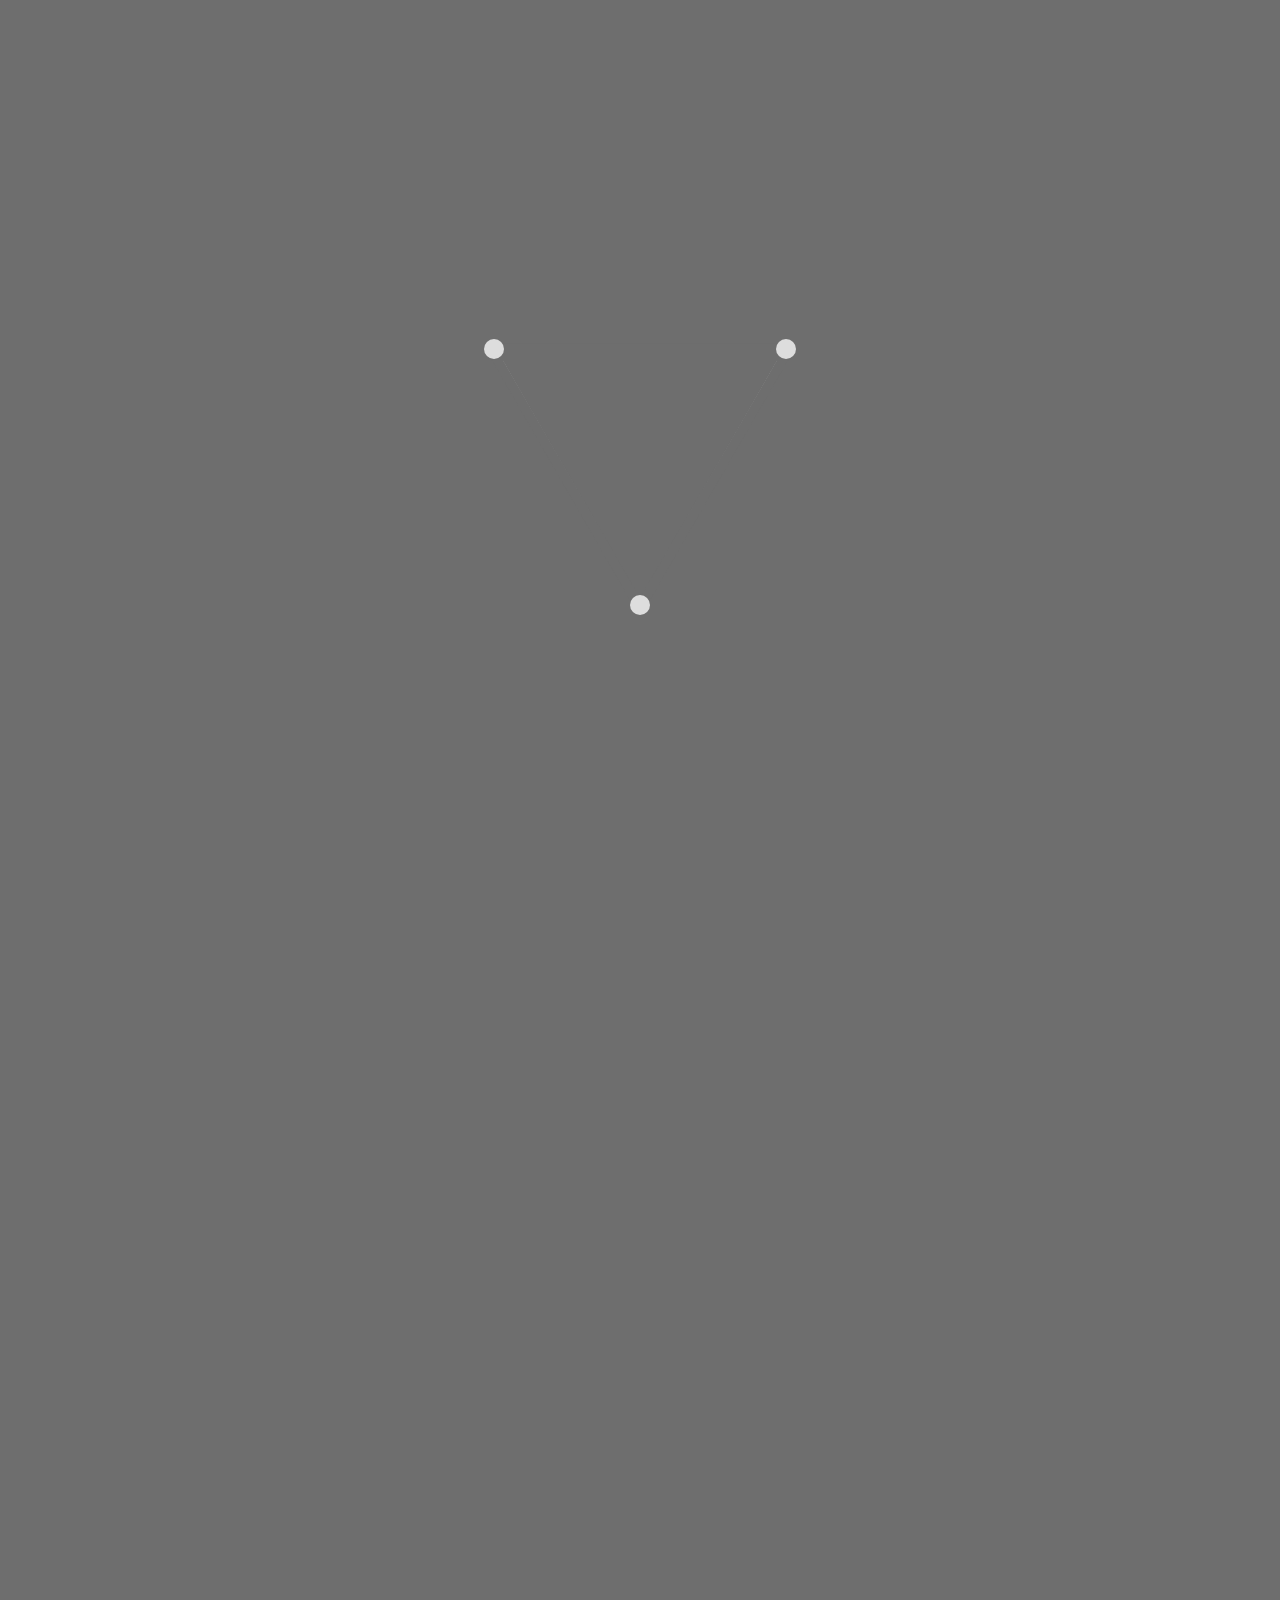
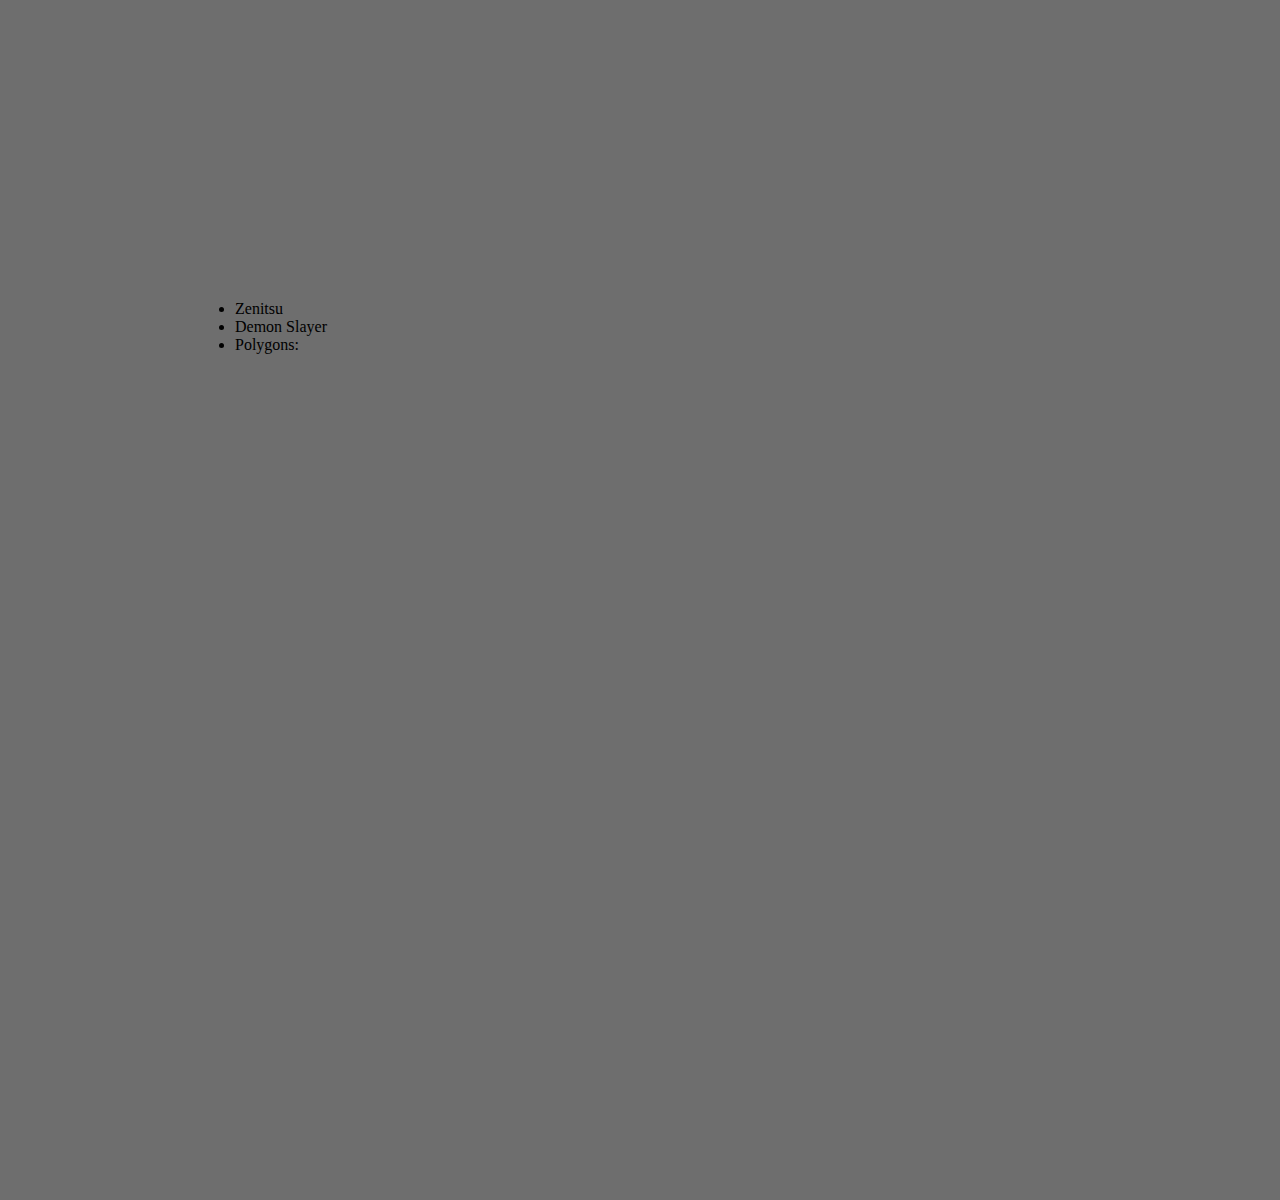
==== index.html @ 06b71ba7 "Finished Zenitsu Character Animation Need to work on positioning and text animation, but the overall" ====
<!DOCTYPE html>
<html lang="en">
<head>
    <link rel="stylesheet" href="vi.css">
    <link rel="stylesheet" href="zenitsu.css">
    <meta charset="UTF-8">
    <meta http-equiv="X-UA-Compatible" content="IE=edge">
    <meta name="viewport" content="width=device-width, initial-scale=1.0">
    <title>Document</title>
</head>
<body>

<div class="hero__hide">
<div class="hero__section">

    <h1 class="hero__section__title"><span class="flicker">Project:</span> <span class="fade">Polygon</span></h1>
    
    <span class="hero__section__directions">CSS Animation Collection</span>


    <div class="hero__section__triangle__point1"></div>
    <div class="hero__section__triangle__side1"></div>
    
    <div class="hero__section__triangle__point2"></div>
    <div class="hero__section__triangle__side2"></div>
    
    <div class="hero__section__triangle__point3"></div>
    <div class="hero__section__triangle__side3"></div>

    <div class="hero__section__triangle__cover"></div>
    <div class="hero__section__triangle__fill"></div>
</div>
</div>


<div class="wrapper__Vi">

<div class="container__Vi">

    <ul class="viDescription">
        <li>Vi -- Arcane</li>
        <li>Polygons: 249</li>
    </ul>
    
    <div class="viPolygon polygon1"></div>
    <div class="viPolygon polygon2"></div>
    <div class="viPolygon polygon3"></div>
    <div class="viPolygon polygon4"></div>
    <div class="viPolygon polygon5"></div>
    <div class="viPolygon polygon6"></div>
    <div class="viPolygon polygon7"></div> 
    <div class="viPolygon polygon8"></div>
    <div class="viPolygon polygon9"></div>
    <div class="viPolygon polygon10"></div>

    <div class="viPolygon polygon11"></div>
    <div class="viPolygon polygon12"></div>
    <div class="viPolygon polygon13"></div>
    <div class="viPolygon polygon14"></div>
    <div class="viPolygon polygon15"></div>
    <div class="viPolygon polygon16"></div>
    <div class="viPolygon polygon17"></div>
    <div class="viPolygon polygon18"></div>
    <div class="viPolygon polygon19"></div>
    <div class="viPolygon polygon20"></div>

    <div class="viPolygon polygon21"></div>
    <div class="viPolygon polygon22"></div>
    <div class="viPolygon polygon23"></div>
    <div class="viPolygon polygon24"></div>
    <div class="viPolygon polygon25"></div>
    <div class="viPolygon polygon26"></div>
    <div class="viPolygon polygon27"></div>
    <div class="viPolygon polygon28"></div>
    <div class="viPolygon polygon29"></div>
    <div class="viPolygon polygon30"></div>

    <div class="viPolygon polygon31"></div>
    <div class="viPolygon polygon32"></div>
    <div class="viPolygon polygon33"></div>
    <div class="viPolygon polygon34"></div>
    <div class="viPolygon polygon35"></div>
    <div class="viPolygon polygon36"></div>
    <div class="viPolygon polygon37"></div>
    <div class="viPolygon polygon38"></div>
    <div class="viPolygon polygon39"></div>
    <div class="viPolygon polygon40"></div>

    <div class="viPolygon polygon41"></div>
    <div class="viPolygon polygon42"></div>
    <div class="viPolygon polygon43"></div>
    <div class="viPolygon polygon44"></div>
    <div class="viPolygon polygon45"></div>
    <div class="viPolygon polygon46"></div>
    <div class="viPolygon polygon47"></div>
    <div class="viPolygon polygon48"></div>
    <div class="viPolygon polygon49"></div>
    <div class="viPolygon polygon50"></div>

    <div class="viPolygon polygon51"></div>
    <div class="viPolygon polygon52"></div>
    <div class="viPolygon polygon53"></div>
    <div class="viPolygon polygon54"></div>
    <div class="viPolygon polygon55"></div>
    <div class="viPolygon polygon56"></div>
    <div class="viPolygon polygon57"></div>
    <div class="viPolygon polygon58"></div>
    <div class="viPolygon polygon59"></div>
    <div class="viPolygon polygon60"></div>

    <div class="viPolygon polygon61"></div>
    <div class="viPolygon polygon62"></div>
    <div class="viPolygon polygon63"></div>
    <div class="viPolygon polygon64"></div>
    <div class="viPolygon polygon65"></div>
    <div class="viPolygon polygon66"></div>
    <div class="viPolygon polygon67"></div>
    <div class="viPolygon polygon68"></div>
    <div class="viPolygon polygon69"></div>
    <div class="viPolygon polygon70"></div>

    <div class="viPolygon polygon71"></div>
    <div class="viPolygon polygon72"></div>
    <div class="viPolygon polygon73"></div>
    <div class="viPolygon polygon74"></div>
    <div class="viPolygon polygon75"></div>
    <div class="viPolygon polygon76"></div>
    <div class="viPolygon polygon77"></div>
    <div class="viPolygon polygon78"></div>
    <div class="viPolygon polygon79"></div>
    <div class="viPolygon polygon80"></div>

    <div class="viPolygon polygon81"></div>
    <div class="viPolygon polygon82"></div>
    <div class="viPolygon polygon83"></div>
    <div class="viPolygon polygon84"></div>
    <div class="viPolygon polygon85"></div>
    <div class="viPolygon polygon86"></div>
    <div class="viPolygon polygon87"></div>
    <div class="viPolygon polygon88"></div>
    <div class="viPolygon polygon89"></div>
    <div class="viPolygon polygon90"></div>

    <div class="viPolygon polygon91"></div>
    <div class="viPolygon polygon92"></div>
    <div class="viPolygon polygon93"></div>
    <div class="viPolygon polygon94"></div>
    <div class="viPolygon polygon95"></div>
    <div class="viPolygon polygon96"></div>
    <div class="viPolygon polygon97"></div>
    <div class="viPolygon polygon98"></div>
    <div class="viPolygon polygon99"></div>
    <div class="viPolygon polygon100"></div>

    <div class="viPolygon polygon101"></div>
    <div class="viPolygon polygon102"></div>
    <div class="viPolygon polygon103"></div>
    <div class="viPolygon polygon104"></div>
    <div class="viPolygon polygon105"></div>
    <div class="viPolygon polygon106"></div>
    <div class="viPolygon polygon107"></div>
    <div class="viPolygon polygon108"></div>
    <div class="viPolygon polygon109"></div>
    <div class="viPolygon polygon110"></div>

    <div class="viPolygon polygon111"></div>
    <div class="viPolygon polygon112"></div>
    <div class="viPolygon polygon113"></div>
    <div class="viPolygon polygon114"></div>
    <div class="viPolygon polygon115"></div>
    <div class="viPolygon polygon116"></div>
    <div class="viPolygon polygon117"></div>
    <div class="viPolygon polygon118"></div>
    <div class="viPolygon polygon119"></div>
    <div class="viPolygon polygon120"></div>


    <div class="viPolygon polygon121"></div>
    <div class="viPolygon polygon122"></div>
    <div class="viPolygon polygon123"></div>
    <div class="viPolygon polygon124"></div>
    <div class="viPolygon polygon125"></div>
    <div class="viPolygon polygon126"></div>
    <div class="viPolygon polygon127"></div>
    <div class="viPolygon polygon128"></div>
    <div class="viPolygon polygon129"></div>
    <div class="viPolygon polygon130"></div>

    <div class="viPolygon polygon131"></div>
    <div class="viPolygon polygon132"></div>
    <div class="viPolygon polygon133"></div>
    <div class="viPolygon polygon134"></div>
    <div class="viPolygon polygon135"></div>
    <div class="viPolygon polygon136"></div>
    <div class="viPolygon polygon137"></div>
    <div class="viPolygon polygon138"></div>
    <div class="viPolygon polygon139"></div>
    <div class="viPolygon polygon140"></div>

    <div class="viPolygon polygon141"></div>
    <div class="viPolygon polygon142"></div>
    <div class="viPolygon polygon143"></div>
    <div class="viPolygon polygon144"></div>
    <div class="viPolygon polygon145"></div>
    <div class="viPolygon polygon146"></div>
    <div class="viPolygon polygon147"></div>
    <div class="viPolygon polygon148"></div>
    <div class="viPolygon polygon149"></div>
    <div class="viPolygon polygon150"></div>

    <div class="viPolygon polygon151"></div>
    <div class="viPolygon polygon152"></div>
    <div class="viPolygon polygon153"></div>
    <div class="viPolygon polygon154"></div>
    <div class="viPolygon polygon155"></div>
    <div class="viPolygon polygon156"></div>
    <div class="viPolygon polygon157"></div>
    <div class="viPolygon polygon158"></div>
    <div class="viPolygon polygon159"></div>
    <div class="viPolygon polygon160"></div>

    <div class="viPolygon polygon161"></div>
    <div class="viPolygon polygon162"></div>
    <div class="viPolygon polygon163"></div>
    <div class="viPolygon polygon164"></div>
    <div class="viPolygon polygon165"></div>
    <div class="viPolygon polygon166"></div>
    <div class="viPolygon polygon167"></div>
    <div class="viPolygon polygon168"></div>
    <div class="viPolygon polygon169"></div>
    <div class="viPolygon polygon170"></div>

    <div class="viPolygon polygon171"></div>
    <div class="viPolygon polygon172"></div>
    <div class="viPolygon polygon173"></div>
    <div class="viPolygon polygon174"></div>
    <div class="viPolygon polygon175"></div>
    <div class="viPolygon polygon176"></div>
    <div class="viPolygon polygon177"></div>
    <div class="viPolygon polygon178"></div>
    <div class="viPolygon polygon179"></div>
    <div class="viPolygon polygon180"></div>

    <div class="viPolygon polygon181"></div>
    <div class="viPolygon polygon182"></div>
    <div class="viPolygon polygon183"></div>
    <div class="viPolygon polygon184"></div>
    <div class="viPolygon polygon185"></div>
    <div class="viPolygon polygon186"></div>
    <div class="viPolygon polygon187"></div>
    <div class="viPolygon polygon188"></div>
    <div class="viPolygon polygon189"></div>
    <div class="viPolygon polygon190"></div>

    <div class="viPolygon polygon191"></div>
    <div class="viPolygon polygon192"></div>
    <div class="viPolygon polygon193"></div>
    <div class="viPolygon polygon194"></div>
    <div class="viPolygon polygon195"></div>
    <div class="viPolygon polygon196"></div>
    <div class="viPolygon polygon197"></div>
    <div class="viPolygon polygon198"></div>
    <div class="viPolygon polygon199"></div>
    <div class="viPolygon polygon200"></div>

    <div class="viPolygon polygon201"></div>
    <div class="viPolygon polygon202"></div>
    <div class="viPolygon polygon203"></div>
    <div class="viPolygon polygon204"></div>
    <div class="viPolygon polygon205"></div>
    <div class="viPolygon polygon206"></div>
    <div class="viPolygon polygon207"></div>
    <div class="viPolygon polygon208"></div>
    <div class="viPolygon polygon209"></div>
    <div class="viPolygon polygon210"></div>

    <div class="viPolygon polygon211"></div>
    <div class="viPolygon polygon212"></div>
    <div class="viPolygon polygon213"></div>
    <div class="viPolygon polygon214"></div>
    <div class="viPolygon polygon215"></div>
    <div class="viPolygon polygon216"></div>
    <div class="viPolygon polygon217"></div>
    <div class="viPolygon polygon218"></div>
    <div class="viPolygon polygon219"></div>
    <div class="viPolygon polygon220"></div>


    <div class="viPolygon polygon221"></div>
    <div class="viPolygon polygon222"></div>
    <div class="viPolygon polygon223"></div>
    <div class="viPolygon polygon224"></div>
    <div class="viPolygon polygon225"></div>
    <div class="viPolygon polygon226"></div>
    <div class="viPolygon polygon227"></div>
    <div class="viPolygon polygon228"></div>
    <div class="viPolygon polygon229"></div>
    <div class="viPolygon polygon230"></div>

    <div class="viPolygon polygon231"></div>
    <div class="viPolygon polygon232"></div>
    <div class="viPolygon polygon233"></div>
    <div class="viPolygon polygon234"></div>
    <div class="viPolygon polygon235"></div>
    <div class="viPolygon polygon236"></div>
    <div class="viPolygon polygon237"></div>
    <div class="viPolygon polygon238"></div>
    <div class="viPolygon polygon239"></div>
    <div class="viPolygon polygon240"></div>

    <div class="viPolygon polygon241"></div>
    <div class="viPolygon polygon242"></div>
    <div class="viPolygon polygon243"></div>
    <div class="viPolygon polygon244"></div>
    <div class="viPolygon polygon245"></div>
    <div class="viPolygon polygon246"></div>
    <div class="viPolygon polygon247"></div>
    <div class="viPolygon polygon248"></div>
    <div class="viPolygon polygon249"></div>
    </div>
</div>


<!-- Zenitsu Section -->

<div class="zenitsu__wrapper">
<div class="container__all">

    <ul class="zDescription">
        <li>Zenitsu</li>
        <li>Demon Slayer</li>
        <li>Polygons: </li>
    </ul>
    
    <div class="zenitsu_cover_on"></div>    

    <div class="zenitsu__character">
    <div class=" zpolygon1"></div>
    <div class=" zpolygon2"></div>
    <div class=" zpolygon3"></div>
    <div class=" zpolygon4"></div>
    <div class=" zpolygon5"></div>
    <div class=" zpolygon6"></div>
    <div class=" zpolygon7"></div> 
    <div class=" zpolygon8"></div>
    <div class=" zpolygon9"></div>
    <div class=" zpolygon10"></div>

    <div class=" zpolygon11"></div>
    <div class=" zpolygon12"></div>
    <div class=" zpolygon13"></div>
    <div class=" zpolygon14"></div>
    <div class=" zpolygon15"></div>
    <div class=" zpolygon16"></div>
    <div class=" zpolygon17"></div>
    <div class=" zpolygon18"></div>
    <div class=" zpolygon19"></div>
    <div class=" zpolygon20"></div>

    <div class=" zpolygon21"></div>
    <div class=" zpolygon22"></div>
    <div class=" zpolygon23"></div>
    <div class=" zpolygon24"></div>
    <div class=" zpolygon25"></div>
    <div class=" zpolygon26"></div>
    <div class=" zpolygon27"></div>
    <div class=" zpolygon28"></div>
    <div class=" zpolygon29"></div>
    <div class=" zpolygon30"></div>

    <div class=" zpolygon31"></div>
    <div class=" zpolygon32"></div>
    <div class=" zpolygon33"></div>
    <div class=" zpolygon34"></div>
    <div class=" zpolygon35"></div>
    <div class=" zpolygon36"></div>
    <div class=" zpolygon37"></div>
    <div class=" zpolygon38"></div>
    <div class=" zpolygon39"></div>
    <div class=" zpolygon40"></div>

    <div class=" zpolygon41"></div>
    <div class=" zpolygon42"></div>
    <div class=" zpolygon43"></div>
    <div class=" zpolygon44"></div>
    <div class=" zpolygon45"></div>
    <div class=" zpolygon46"></div>
    <div class=" zpolygon47"></div>
    <div class=" zpolygon48"></div>
    <div class=" zpolygon49"></div>
    <div class=" zpolygon50"></div>

    <div class=" zpolygon51"></div>
    <div class=" zpolygon52"></div>
    <div class=" zpolygon53"></div>
    <div class=" zpolygon54"></div>
    <div class=" zpolygon55"></div>
    <div class=" zpolygon56"></div>
    <div class=" zpolygon57"></div>
    <div class=" zpolygon58"></div>
    <div class=" zpolygon59"></div>
    <div class=" zpolygon60"></div>

    <div class=" zpolygon61"></div>
    <div class=" zpolygon62"></div>
    <div class=" zpolygon63"></div>
    <div class=" zpolygon64"></div>
    <div class=" zpolygon65"></div>
    <div class=" zpolygon66"></div>
    <div class=" zpolygon67"></div>
    <div class=" zpolygon68"></div>
    <div class=" zpolygon69"></div>
    <div class=" zpolygon70"></div>

    <div class=" zpolygon71"></div>
    <div class=" zpolygon72"></div>
    <div class=" zpolygon73"></div>
    <div class=" zpolygon74"></div>
    <div class=" zpolygon75"></div>
    <div class=" zpolygon76"></div>
    <div class=" zpolygon77"></div>
    <div class=" zpolygon78"></div>
    <div class=" zpolygon79"></div>
    <div class=" zpolygon80"></div>

    <div class=" zpolygon81"></div>
    <div class=" zpolygon82"></div>
    <div class=" zpolygon83"></div>
    <div class=" zpolygon84"></div>
    <div class=" zpolygon85"></div>
    <div class=" zpolygon86"></div>
    <div class=" zpolygon87"></div>
    <div class=" zpolygon88"></div>
    <div class=" zpolygon89"></div>
    <div class=" zpolygon90"></div>

    <div class=" zpolygon91"></div>
    <div class=" zpolygon92"></div>
    <div class=" zpolygon93"></div>
    <div class=" zpolygon94"></div>
    <div class=" zpolygon95"></div>
    <div class=" zpolygon96"></div>
    <div class=" zpolygon97"></div>
    <div class=" zpolygon98"></div>
    <div class=" zpolygon99"></div>
    <div class=" zpolygon100"></div>

    <div class=" zpolygon101"></div>
    <div class=" zpolygon102"></div>
    <div class=" zpolygon103"></div>
    <div class=" zpolygon104"></div>
    <div class=" zpolygon105"></div>
    <div class=" zpolygon106"></div>
    <div class=" zpolygon107"></div>
    <div class=" zpolygon108"></div>
    <div class=" zpolygon109"></div>
    <div class=" zpolygon110"></div>

    <div class=" zpolygon111"></div>
    <div class=" zpolygon112"></div>
    <div class=" zpolygon113"></div>
    <div class=" zpolygon114"></div>
    <div class=" zpolygon115"></div>
    <div class=" zpolygon116"></div>
    <div class=" zpolygon117"></div>
    <div class=" zpolygon118"></div>
    <div class=" zpolygon119"></div>
    <div class=" zpolygon120"></div>


    <div class=" zpolygon121"></div>
    <div class=" zpolygon122"></div>
    <div class=" zpolygon123"></div>
    <div class=" zpolygon124"></div>
    <div class=" zpolygon125"></div>
    <div class=" zpolygon126"></div>
    <div class=" zpolygon127"></div>
    <div class=" zpolygon128"></div>
    <div class=" zpolygon129"></div>
    <div class=" zpolygon130"></div>

    <div class=" zpolygon131"></div>
    <div class=" zpolygon132"></div>
    <div class=" zpolygon133"></div>
    <div class=" zpolygon134"></div>
    <div class=" zpolygon135"></div>
    <div class=" zpolygon136"></div>
    <div class=" zpolygon137"></div>
    <div class=" zpolygon138"></div>
    <div class=" zpolygon139"></div>
    <div class=" zpolygon140"></div>

    <div class=" zpolygon141"></div>
    <div class=" zpolygon142"></div>
    <div class=" zpolygon143"></div>
    <div class=" zpolygon144"></div>
    <div class=" zpolygon145"></div>
    <div class=" zpolygon146"></div>
    <div class=" zpolygon147"></div>
    <div class=" zpolygon148"></div>
    <div class=" zpolygon149"></div>
    <div class=" zpolygon150"></div>

    <div class=" zpolygon151"></div>
    <div class=" zpolygon152"></div>
    <div class=" zpolygon153"></div>
    <div class=" zpolygon154"></div>
    <div class=" zpolygon155"></div>
    <div class=" zpolygon156"></div>
    <div class=" zpolygon157"></div>
    <div class=" zpolygon158"></div>
    <div class=" zpolygon159"></div>
    <div class=" zpolygon160"></div>

    <div class=" zpolygon161"></div>
    <div class=" zpolygon162"></div>
    <div class=" zpolygon163"></div>
    <div class=" zpolygon164"></div>
    <div class=" zpolygon165"></div>
    <div class=" zpolygon166"></div>
    <div class=" zpolygon167"></div>
    <div class=" zpolygon168"></div>
    <div class=" zpolygon169"></div>
    <div class=" zpolygon170"></div>

    <div class=" zpolygon171"></div>
    <div class=" zpolygon172"></div>
    <div class=" zpolygon173"></div>
    <div class=" zpolygon174"></div>
    <div class=" zpolygon175"></div>
    <div class=" zpolygon176"></div>
    <div class=" zpolygon177"></div>
    <div class=" zpolygon178"></div>
    <div class=" zpolygon179"></div>
    <div class=" zpolygon180"></div>

    <div class=" zpolygon181"></div>
    <div class=" zpolygon182"></div>
    <div class=" zpolygon183"></div>
    <div class=" zpolygon184"></div>
    <div class=" zpolygon185"></div>
    <div class=" zpolygon186"></div>
    <div class=" zpolygon187"></div>
    <div class=" zpolygon188"></div>
    <div class=" zpolygon189"></div>
    <div class=" zpolygon190"></div>

    <div class=" zpolygon191"></div>
    <div class=" zpolygon192"></div>
    <div class=" zpolygon193"></div>
    <div class=" zpolygon194"></div>
    <div class=" zpolygon195"></div>
    <div class=" zpolygon196"></div>
    <div class=" zpolygon197"></div>
    <div class=" zpolygon198"></div>
    <div class=" zpolygon199"></div>
    <div class=" zpolygon200"></div>

    <div class=" zpolygon201"></div>
    <div class=" zpolygon202"></div>
    <div class=" zpolygon203"></div>
    <div class=" zpolygon204"></div>
    <div class=" zpolygon205"></div>
    <div class=" zpolygon206"></div>
    <div class=" zpolygon207"></div>
    <div class=" zpolygon208"></div>
    <div class=" zpolygon209"></div>
    <div class=" zpolygon210"></div>

    <div class=" zpolygon211"></div>
    <div class=" zpolygon212"></div>
    <div class=" zpolygon213"></div>
    <div class=" zpolygon214"></div>
    <div class=" zpolygon215"></div>
    <div class=" zpolygon216"></div>
    <div class=" zpolygon217"></div>
    <div class=" zpolygon218"></div>
    <div class=" zpolygon219"></div>
    <div class=" zpolygon220"></div>


    <div class=" zpolygon221"></div>
    <div class=" zpolygon222"></div>
    <div class=" zpolygon223"></div>
    <div class=" zpolygon224"></div>
    <div class=" zpolygon225"></div>
    <div class=" zpolygon226"></div>
    <div class=" zpolygon227"></div>
    <div class=" zpolygon228"></div>
    <div class=" zpolygon229"></div>
    <div class=" zpolygon230"></div>

    <div class=" zpolygon231"></div>
    <div class=" zpolygon232"></div>
    <div class=" zpolygon233"></div>
    <div class=" zpolygon234"></div>
    <div class=" zpolygon235"></div>
    <div class=" zpolygon236"></div>
    <div class=" zpolygon237"></div>
    <div class=" zpolygon238"></div>
    <div class=" zpolygon239"></div>
    <div class=" zpolygon240"></div>

    <div class=" zpolygon241"></div>
    <div class=" zpolygon242"></div>
    <div class=" zpolygon243"></div>
    <div class=" zpolygon244"></div>
    <div class=" zpolygon245"></div>
    <div class=" zpolygon246"></div>
    <div class=" zpolygon247"></div>
    <div class=" zpolygon248"></div>
    <div class=" zpolygon249"></div>
    <div class=" zpolygon250"></div>

    <div class=" zpolygon251"></div>
    <div class=" zpolygon252"></div>
    <div class=" zpolygon253"></div>
    <div class=" zpolygon254"></div>
    <div class=" zpolygon255"></div>
    <div class=" zpolygon256"></div>
    <div class=" zpolygon257"></div>
    <div class=" zpolygon258"></div>
    <div class=" zpolygon259"></div>
    <div class=" zpolygon260"></div>

    <div class=" zpolygon261"></div>
    <div class=" zpolygon262"></div>
    <div class=" zpolygon263"></div>
    <div class=" zpolygon264"></div>
    <div class=" zpolygon265"></div>
    <div class=" zpolygon266"></div>
    <div class=" zpolygon267"></div>
    <div class=" zpolygon268"></div>
    <div class=" zpolygon269"></div>
    <div class=" zpolygon270"></div>

    <div class=" zpolygon271"></div>
    <div class=" zpolygon272"></div>
    <div class=" zpolygon273"></div>
    <div class=" zpolygon274"></div>
    <div class=" zpolygon275"></div>
    <div class=" zpolygon276"></div>
    <div class=" zpolygon277"></div>
    <div class=" zpolygon278"></div>
    <div class=" zpolygon279"></div>
    <div class=" zpolygon280"></div>

    <div class=" zpolygon281"></div>
    <div class=" zpolygon282"></div>
    <div class=" zpolygon283"></div>
    <div class=" zpolygon284"></div>
    <div class=" zpolygon285"></div>
    <div class=" zpolygon286"></div>
    <div class=" zpolygon287"></div>
    <div class=" zpolygon288"></div>
    <div class=" zpolygon289"></div>
    <div class=" zpolygon290"></div>

    <div class=" zpolygon291"></div>
    <div class=" zpolygon292"></div>
    <div class=" zpolygon293"></div>
    <div class=" zpolygon294"></div>
    <div class=" zpolygon295"></div>
    <div class=" zpolygon296"></div>
    <div class=" zpolygon297"></div>
    <div class=" zpolygon298"></div>
    <div class=" zpolygon299"></div>
    <div class=" zpolygon300"></div>

    <div class=" zpolygon301"></div>
    <div class=" zpolygon302"></div>
    <div class=" zpolygon303"></div>
    <div class=" zpolygon304"></div>
    <div class=" zpolygon305"></div>
    <div class=" zpolygon306"></div>
    <div class=" zpolygon307"></div>
    <div class=" zpolygon308"></div>
    <div class=" zpolygon309"></div>
    <div class=" zpolygon310"></div>

    <div class=" zpolygon311"></div>
    <div class=" zpolygon312"></div>
    <div class=" zpolygon313"></div>
    <div class=" zpolygon314"></div>
    <div class=" zpolygon315"></div>
    <div class=" zpolygon316"></div>
    <div class=" zpolygon317"></div>
    <div class=" zpolygon318"></div>
    <div class=" zpolygon319"></div>
    <div class=" zpolygon320"></div>

    <div class=" zpolygon321"></div>
    <div class=" zpolygon322"></div>
    <div class=" zpolygon323"></div>
    <div class=" zpolygon324"></div>
    <div class=" zpolygon325"></div>
    <div class=" zpolygon326"></div>
    <div class=" zpolygon327"></div>
    <div class=" zpolygon328"></div>
    <div class=" zpolygon329"></div>
    <div class=" zpolygon330"></div>

    <div class=" zpolygon331"></div>
    <div class=" zpolygon332"></div>
    <div class=" zpolygon333"></div>
    <div class=" zpolygon334"></div>
    <div class=" zpolygon335"></div>
    <div class=" zpolygon336"></div>
    <div class=" zpolygon337"></div>
    <div class=" zpolygon338"></div>
    <div class=" zpolygon339"></div>
    <div class=" zpolygon340"></div>

    <div class=" zpolygon341"></div>
    <div class=" zpolygon342"></div>
    <div class=" zpolygon343"></div>
    <div class=" zpolygon344"></div>
    <div class=" zpolygon345"></div>
    <div class=" zpolygon346"></div>
    <div class=" zpolygon347"></div>
    <div class=" zpolygon348"></div>
    <div class=" zpolygon349"></div>
    <div class=" zpolygon350"></div>

    <div class=" zpolygon351"></div>
    <div class=" zpolygon352"></div>
    <div class=" zpolygon353"></div>
    <div class=" zpolygon354"></div>
    <div class=" zpolygon355"></div>
    <div class=" zpolygon356"></div>
    <div class=" zpolygon357"></div>
    <div class=" zpolygon358"></div>
    <div class=" zpolygon359"></div>
    <div class=" zpolygon360"></div>

    <div class=" zpolygon361"></div>
    <div class=" zpolygon362"></div>
    <div class=" zpolygon363"></div>
    </div>


    <div class="zenitsu__trigger"></div>

    <div class="zenitsu__outline__1 zenitsu__line"></div>
    <div class="zenitsu__outline__2 zenitsu__line"></div>
    <div class="zenitsu__outline__3 zenitsu__line"></div>
    <div class="zenitsu__outline__4 zenitsu__line"></div>
    <div class="zenitsu__outline__5 zenitsu__line"></div>
    <div class="zenitsu__outline__6 zenitsu__line"></div>
    <div class="zenitsu__outline__7 zenitsu__line"></div>
    <div class="zenitsu__outline__8 zenitsu__line"></div>
    <div class="zenitsu__outline__9 zenitsu__line"></div>
    <div class="zenitsu__outline__10 zenitsu__line"></div>
    <div class="zenitsu__outline__11 zenitsu__line"></div>



    <!-- <div class="zenitsu_sil"></div> -->
</div>
    </div>
</div>
<script src="app.js" defer></script>
</body>
</html>
---- vi.css ----
*{
    margin: 0;
    padding: 0;
    box-sizing: border-box;
}

:root {
    --white: #dddddd;
}

body{
    width: 100vw;
    background-color: #6e6e6e;
    overflow-x: hidden;
}

.hero__hide{
/* This class creates the container that 
hides the overflow of any content that is 
nested in this div. Necessary for mobile. */
        width: 100vw;
        height: 100vh;
        overflow: hidden;
            /* This overflow causes a small bug
            in horizontal mobile displays as it
            cuts off the bottom portion of the
            animation. Small edge-case, for the
            most part this works as intended. */
    }



.hero__section{
    background-color: #6e6e6e;
    position: relative;
    transform: translate(-50%, -10%);
    left: 50%; 
    height: 100vw;
    width: 100vw;
    max-width: 1200px;
    max-height: 1200px;
}

@media only screen and (max-width: 900px) {

    .hero__section{
        height: 1000px;
        width: 1000px;}

    .hero__section__title{
        font-size: 30px;}
}







.hero__section__title{
    left: 50%;
    top: 25%;
    transform: translate(-50%, -25%);
    position: absolute;
    font-size: 40px;
    font-family: monospace;
    color: var(--white);
}

.flicker{
    opacity: 0;
    animation: flicker;
    animation-fill-mode: forwards;
    animation-duration: .5s;
    animation-delay: 3.25s;
    animation-iteration-count: 1;
    }


@keyframes flicker{

    0%{
        opacity: 0;
    }

    45%{
        opacity: .7;
    }

    60%{
        opacity: .1;
    }

    100%{
        opacity: 1;
    }

}

.fade{
    opacity: 0;
    animation: fade;
    animation-fill-mode: forwards;
    animation-duration: .5s;
    animation-delay: 4s;
    animation-iteration-count: 1;
    }

.hero__section__directions{
    left: 50%;
    top: 30%;
    transform: translate(-50%, -25%);
    position: absolute;
    font-size: 30px;
    font-family: monospace;
    color: var(--white);
    opacity: 0;


    animation: fade, down;
    animation-duration: 1.5s;
    animation-fill-mode: forwards;
    animation-delay: 4.75s;
    animation-iteration-count: 1;
    animation-timing-function: ease;
}

@keyframes down{
    0%{
        top: 30%;
    }

    100%{top: 32%;}
}

@keyframes fade{

    0%{
        opacity: 0;
    }

    100%{
        opacity: 1;
    }

}



.hero__section__triangle__point1{
    z-index: 16;
    position: absolute;
    height: 20px;
    width: 20px;
    border-radius: 50%;
    background-color: var(--white);
    top: 39.1%;
    left: 37.8%;
    transform: translate(-10px, -10px);
    animation: move__point__1;
    animation-duration: 3s;
    animation-iteration-count: 1;
    animation-fill-mode: forwards;
    animation-timing-function: ease;
}

.hero__section__triangle__side1{
    position: absolute;
    z-index: 15;
    height: 100%;
    width: 100%;
    animation: move__side__1;
    animation-duration: 3s;
    animation-iteration-count: 1;
    animation-fill-mode: forwards;
    animation-timing-function: ease;
    background-color: #6e6e6e;
    clip-path: polygon(
        37.2% 39.2%,
        38% 39%,
        50.5% 60.7%,
        49.8% 61.1%
        );
}

@keyframes move__point__1 {
    0%{ 
        opacity: 0;  
        top: 39.1%;
        left: 37.8%;
    }
    
    30%{
        opacity: 1;
        top: 39.1%;
        left: 37.8%;
    }

    80%{
        opacity: 1;
    top: 60.4%;
    left: 50%;
    }

    100%{
        opacity: 0;
        top: 60.4%;
        left: 50%;
    }
}

@keyframes move__side__1 {
    0%{
        clip-path: polygon(
        37.2% 39.2%,
        38% 39%,
        50.5% 60.7%,
        49.8% 61.1%
        );

    }
    
    30%{
        clip-path: polygon(
        37.2% 39.2%,
        38% 39%,
        50.5% 60.7%,
        49.8% 61.1%
        );
      }

      80%{
        clip-path: polygon(
        49.8% 61.1%,
        50.5% 60.7%,
        50.5% 60.7%,
        49.8% 61.1%
        );
      }

    100%{
        clip-path: polygon(
        49.8% 61.1%,
        50.5% 60.7%,
        50.5% 60.7%,
        49.8% 61.1%
        );
      }
}

.hero__section__triangle__point2{
    z-index:16;
    position: absolute;
    height: 20px;
    width: 20px;
    border-radius: 50%;
    background-color: var(--white);
    top: 60.4%;
    left: 50%;
    transform: translate(-10px, -10px);
    
    animation: move__point__2;
    animation-duration: 3s;
    animation-iteration-count: 1;
    animation-fill-mode: forwards;
    animation-timing-function: ease;
}

.hero__section__triangle__side2{
    z-index: 15;
    position: absolute;
    height: 100%;
    width: 100%;
    background-color: #6e6e6e;

    animation: move__side__2;
    animation-duration: 3s;
    animation-iteration-count: 1;
    animation-fill-mode: forwards;
    animation-timing-function: ease;
    
    clip-path: polygon(
        49.5% 60.7%,
        50.2% 61.1%,
        62.8% 39.2%,
        62.4% 38.3%
        );
}

@keyframes move__point__2 {
    0%{ 
        opacity: 0;  
        top: 61%;
        left: 50%;
    }    
    30%{
        opacity: 1;
        top: 61%;
        left: 50%;
    }
    80%{
        opacity: 1;
        top: 39.1%;
        left: 62.2%;
    }
    100%{
        opacity: 0;
        top: 39.1%;
        left: 62.2%;
    }
}

@keyframes move__side__2 {
    0%{
        clip-path: polygon(
        49.5% 60.7%,
        50.2% 61.1%,
        62.8% 39.2%,
        62.4% 38.3%
        );

    }    
    30%{
        clip-path: polygon(
        49.5% 60.7%,
        50.2% 61.1%,
        62.8% 39.2%,
        62.4% 38.3%
        );
      }

      80%{
        clip-path: polygon(
        62.4% 38.3%,
        62.8% 39.2%,
        62.8% 39.2%,
        62.4% 38.3%
        );
      }

    100%{
        clip-path: polygon(
        62.4% 38.3%,
        62.8% 39.2%,
        62.8% 39.2%,
        62.4% 38.3%
        );
      }
}

.hero__section__triangle__point3{
    z-index:16;
    position: absolute;
    height: 20px;
    width: 20px;
    border-radius: 50%;
    background-color: var(--white);
    top: 39.1%;
    left: 62.2%;
    transform: translate(-10px, -10px);
    
    animation: move__point__3;
    animation-duration: 3s;
    animation-iteration-count: 1;
    animation-fill-mode: forwards;
    animation-timing-function: ease;

}

.hero__section__triangle__side3{
    z-index: 15;
    position: absolute;
    height: 100%;
    width: 100%;
    background-color: #6e6e6e;
    
    animation: move__side__3;
    animation-duration: 3s;
    animation-iteration-count: 1;
    animation-fill-mode: forwards;
    animation-timing-function: ease;
    
    clip-path: polygon(
        62.6% 38.6%,
        62.6% 40%,
        37.4% 40%,
        37.4% 38.6%
        );
}

@keyframes move__point__3 {
    0%{ 
        opacity: 0;  
        top: 39.1%;
        left: 62.2%;
    }    
    30%{
        opacity: 1;
        top: 39.1%;
        left: 62.2%;
    }
    80%{
        opacity: 1;
        top: 39.1%;
        left: 37.8%
    }
    100%{
        opacity: 0;
        top: 39.1%;
        left: 37.8%;
    }
}

@keyframes move__side__3 {
    0%{
        clip-path: polygon(
        62.6% 38.6%,
        62.6% 40%,
        37.4% 40%,
        37.4% 38.6%
        );
    }    
    30%{
        clip-path: polygon(
        62.6% 38.6%,
        62.6% 40%,
        37.4% 40%,
        37.4% 38.6%
        );
      }
      80%{
        clip-path: polygon(
        37.4% 38.6%,
        37.4% 40%,
        37.4% 40%,
        37.4% 38.6%
        );
      }
    100%{
        clip-path: polygon(
        37.4% 38.6%,
        37.4% 40%,
        37.4% 40%,
        37.4% 38.6%
        );
      }
}

.hero__section__triangle__fill{
    position: absolute;
    height: 100%;
    width: 100%;
    background-color:#c5beb9;
    background-color:var(--white);
    clip-path: polygon(
        37.4% 39%,
        50% 60.9%,
        62.6% 39%
    );
}

.hero__section__triangle__cover{
    z-index: 10;
    position: absolute;
    height: 100%;
    width: 100%;
    background-color: #6e6e6e;
    clip-path: polygon(
        38.2% 39.4%,
        50% 60%,
        61.8% 39.4%
    );
}


    
.wrapper__Vi{
        height: 100vh;
        /* background-color: white; */
    }

.container__Vi{
    position: relative;
    margin: 0 auto;
    top: 50%;
    transform: translateY(-50%);
    /* background-color: white; */
    height: 88vw;
    width: 100vw;
    max-width: 1200px;
    max-height: 1056px;
}



.container__all{
    position: relative;
    margin: 100px auto 100px auto;
    width: 90vh;
    height: 90vh;
    max-width: 1200px;
    max-height: 1200px;
/* Use this container for all artworks other than
Vi. Using a 1000x1000 pixel grid makes it easier
to position the % values for the polygons. Keep Vi's
container because it was based on a 1000x880 grid. */
}


.viDescriptoin__Fade{
    animation: viFade;
    animation-duration: 2s;
    animation-fill-mode: forwards;
}

@keyframes viFade{
    0%{opacity: 0;}

    100%{opacity: 1}

}

.viDescription {
    opacity: 0;
    font-family: monospace;
    position: absolute;
    right: 5%;
    top: 10%;
    z-index: 20;
    font-size: 20px;
    color: white;
    text-decoration: none;
    list-style-type: none;
    text-align: right;
}

/* The viPolyAnimate class attatches to all of the
viPolygon divs when triggered by JS intersection
observer. This class has an attached animation
that starts from the center of the screen to
each polygon's final position.*/

.viPolygonAnimate{
    animation: polyMoveVi;
    animation-duration: 1000ms;
    animation-timing-function: ease;
    animation-fill-mode: forwards;
}

@keyframes polyMoveVi {
    0%{
    clip-path: polygon(50% 50%, 50% 50%, 50% 50%);
    opacity: 0
    }

    100%{
        opacity: 1;
    }
/*If there is no 100% keyframe, the animation
will run from the 0 frame position to
the frame position listed in the css rule
of the class created. Thus, we can create
one single animation starting location for
each artwork, and do a minor delay in time
to achieve an animated effect.*/
}



.polygon1{
    position: absolute;
    z-index: 1000;
    height: 100%;
    width: 100%;
    background-color: #D25C72;
    clip-path: polygon(15% 1.6%, 25.7% 15.2%, 24.4% 22.9%);
    opacity: 0;
}

.polygon2{
    position: absolute;
    z-index: 10;
    height: 100%;
    width: 100%;
    background-color: #A5363F;
    clip-path: polygon(22.5% 4.2%, 25.7% 15.2%, 20.9% 9.2%);
    opacity: 0;}

.polygon3{
    position: absolute;
    z-index: 10;
    height: 100%;
    width: 100%;
    background-color: #D66F80;
    clip-path: polygon(32.5% 2.3%, 25.7% 15.2%, 24% 9.4%);

    opacity: 0;
    }

.polygon4{
    position: absolute;
    z-index: 10;
    height: 100%;
    width: 100%;
    background-color: #D25C72;
    clip-path: polygon(32.5% 2.1%, 25.7% 15.2%, 31.4% 9.5%);
    opacity: 0;
    }
/* testing animations with a delay.
I need to figure out how to trigger
the animations with JS tomorrow. */
.polygon5{
    position: absolute;
    opacity: 0;
    z-index: 10;
    height: 100%;
    width: 100%;
    background-color: #E8909C;
    clip-path: polygon(25.7% 15.2%, 34.3% 6.5%, 24.4% 22.9%);
}

.polygon6{
    position: absolute;
    opacity: 0;
    z-index: 10;
    height: 100%;
    width: 100%;
    background-color: #AC4C50;
    clip-path: polygon(34.3% 6.5%, 29.7% 17.8%, 24.4% 22.9%);
}

.polygon7{
    position: absolute;
    opacity: 0;
    z-index: 10;
    height: 100%;
    width: 100%;
    background-color: #BE7274;
    clip-path: polygon(29.7% 17.8%, 36.7% 18.2%, 24.4% 22.9%);
}

.polygon8{
    position: absolute;
    opacity: 0;
    z-index: 10;
    height: 100%;
    width: 100%;
    background-color: #CC7D80;
    clip-path: polygon(36.7% 18.2%, 29.1% 23.3%, 24.4% 22.9%);
}

.polygon9{
    position: absolute;
    opacity: 0;
    z-index: 10;
    height: 100%;
    width: 100%;
    background-color: #d38988;
    clip-path: polygon(24.3% 26.6%, 24.4% 22.9%, 29.1% 23.3%);
}

.polygon10{
    position: absolute;
    opacity: 0;
    z-index: 10;
    height: 100%;
    width: 100%;
    background-color: #c48382;
    clip-path: polygon(24.3% 26.6%, 
    24.4% 22.9%, 21.0% 24.7%);
}

.polygon11{
    position: absolute;
    opacity: 0;
    z-index: 100;
    height: 100%;
    width: 100%;
    background-color: #AD424A;
    clip-path: polygon(21.4% 16.1%, 24.4% 22.9%, 21.0% 24.7%);
}

.polygon12{
    position: absolute;
    opacity: 0;
    z-index: 100;
    height: 100%;
    width: 100%;
    background-color: #E4798D;
    clip-path: polygon(21.4% 16.1%, 21.0% 24.7%, 10.1% 5.7%);
}

.polygon13{
    position: absolute;
    opacity: 0;
    z-index: 100;
    height: 100%;
    width: 100%;
    background-color: #C44F62;
    clip-path: polygon(21.4% 16.1%, 10.1% 5.7%, 17.25% 6.6%);
}

.polygon14{
    position: absolute;
    opacity: 0;
    z-index: 100;
    height: 100%;
    width: 100%;
    background-color: #FB8C95;
    clip-path: polygon(21.0% 24.7%, 10.1% 5.7%, 18.8% 25.0%);
}

.polygon15{
    position: absolute;
    opacity: 0;
    z-index: 100;
    height: 100%;
    width: 100%;
    background-color: #CF5264;
    clip-path: polygon(18.8% 25.0%, 8.1% 10.5%, 13.05% 12.2%);
}

.polygon16{
    position: absolute;
    opacity: 0;
    z-index: 100;
    height: 100%;
    width: 100%;
    background-color: #9b2f33;
    clip-path: polygon(18.8% 25.0%, 8.1% 10.5%, 12.6% 24.9%);
}

.polygon17{
    position: absolute;
    opacity: 0;
    z-index: 100;
    height: 100%;
    width: 100%;
    background-color: #F893A3;
    clip-path: polygon(11.65% 25.2%, 9.9% 16.3%, 12.6% 24.9%);
}

.polygon18{
    position: absolute;
    opacity: 0;
    z-index: 100;
    height: 100%;
    width: 100%;
    background-color: #A0303C;
    clip-path: polygon(11.65% 25.2%, 9.9% 16.3%, 5.2% 15.7%);
}

.polygon19{
    position: absolute;
    opacity: 0;
    z-index: 100;
    height: 100%;
    width: 100%;
    background-color: #922d37;
    clip-path: polygon(11.65% 25.2%, 6.9% 23.8%, 5.2% 15.7%);
}

.polygon20{
    position: absolute;
    opacity: 0;
    z-index: 100;
    height: 100%;
    width: 100%;
    background-color: #5f1e1f;
    clip-path: polygon(11.65% 25.2%, 6.4% 26.8%, 5.6% 23.4%);
}

.polygon21{
    position: absolute;
    opacity: 0;
    z-index: 100;
    height: 100%;
    width: 100%;
    background-color: #7e2d2e;
    clip-path: polygon(3.9% 28.5%, 5.6% 23.4%, 6.4% 26.8%);
}

.polygon22{
    position: absolute;
    opacity: 0;
    z-index: 100;
    height: 100%;
    width: 100%;
    background-color: #722627;
    clip-path: polygon(3.9% 28.5%, 4.81% 33.8%, 6.42% 26.78%);
}

.polygon23{
    position: absolute;
    opacity: 0;
    z-index: 100;
    height: 100%;
    width: 100%;
    background-color: #952B35;
    clip-path: polygon(4.0% 37.3%, 6.4% 26.8%, 12.6% 24.9%);
}

.polygon24{
    position: absolute;
    opacity: 0;
    z-index: 100;
    height: 100%;
    width: 100%;
    background-color: #db758e;
    clip-path: polygon(12.6% 24.9%, 18.8% 25.0%, 8.1% 31.4%);
}

.polygon25{
    position: absolute;
    opacity: 0;
    z-index: 100;
    height: 100%;
    width: 100%;
    background-color: #cc5160;
    clip-path: polygon(18.8% 25.0%, 8.1% 31.4%, 6.0% 43.9%);
}

.polygon26{
    position: absolute;
    opacity: 0;
    z-index: 100;
    height: 100%;
    width: 100%;
    background-color: #701B20;
    clip-path: polygon(4.0% 37.3%, 8.1% 31.4%, 6.0% 43.9%);
}

.polygon27{
    position: absolute;
    opacity: 0;
    z-index: 100;
    height: 100%;
    width: 100%;
    background-color: #771C21;
    clip-path: polygon(14.0% 32.0%,  14.0% 55.8%, 6.0% 43.9%);
}

.polygon28{
    position: absolute;
    opacity: 0;
    z-index: 100;
    height: 100%;
    width: 100%;
    background-color: #5c1d1e;
    clip-path: polygon(
        12.6% 53.65%,  
        5.5% 50.6%, 
        6.0% 43.9%);
}

.polygon29{
    position: absolute;
    opacity: 0;
    z-index: 100;
    height: 100%;
    width: 100%;
    background-color: #992C31;
    clip-path: polygon(
        14.0% 32.0%, 
        14.0% 40.3%, 
        17.3% 27.2%);
}

.polygon30{
    position: absolute;
    opacity: 0;
    z-index: 100;
    height: 100%;
    width: 100%;
    background-color: #A2383A;
    clip-path: polygon(
        17.97% 33.0%, 
        18.9% 28.5%,  
        17.3% 27.2%);
}

.polygon31{
    position: absolute;
    opacity: 0;
    z-index: 100;
    height: 100%;
    width: 100%;
    background-color: #D25867;
    clip-path: polygon(18.9% 28.5%, 17.3% 27.2%, 18.8% 25.0%);
} 

.polygon32{
    position: absolute;
    opacity: 0;
    z-index: 100;
    height: 100%;
    width: 100%;
    background-color: #72332A;
    clip-path: polygon(18.9% 28.5%, 18.8% 25.0%, 21.0% 24.7%);
} 

.polygon33{
    position: absolute;
    opacity: 0;
    z-index: 100;
    height: 100%;
    width: 100%;
    background-color: #A35450;
    clip-path: polygon(18.9% 28.5%, 21.0% 24.7%, 24.8% 31.3%);
} 

.polygon34{
    position: absolute;
    opacity: 0;
    z-index: 100;
    height: 100%;
    width: 100%;
    background-color: #ad5b57;
    clip-path: polygon(21.0% 24.7%, 24.8% 31.3%, 27.6% 28.4%);
} 

.polygon35{
    position: absolute;
    opacity: 0;
    z-index: 100;
    height: 100%;
    width: 100%;
    background-color: #AD6362;
    clip-path: polygon(27.6% 28.4%, 24.8% 31.3%, 38.4% 34.9%);
} 

.polygon36{
    position: absolute;
    opacity: 0;
    z-index: 100;
    height: 100%;
    width: 100%;
    background-color: #612A27;
    clip-path: polygon(26.3% 34.1%, 24.8% 31.3%, 38.4% 34.9%);
} 

.polygon37{
    position: absolute;
    opacity: 0;
    z-index: 100;
    height: 100%;
    width: 100%;
    background-color: #5a2619;
    clip-path: polygon(27.4% 36.3%, 35.1% 39.3%, 26.3% 34.1%);
} 

.polygon38{
    position: absolute;
    opacity: 0;
    z-index: 100;
    height: 100%;
    width: 100%;
    background-color: #7B393A;
    clip-path: polygon(34.6% 34.63%, 35.1% 39.3%, 26.3% 34.1%);
} 

.polygon39{
    position: absolute;
    opacity: 0;
    z-index: 100;
    height: 100%;
    width: 100%;
    background-color: #6F3533;
    clip-path: polygon(34.6% 34.63%, 35.1% 39.3%, 43.8% 35.28%);
} 

.polygon40{
    position: absolute;
    opacity: 0;
    z-index: 100;
    height: 100%;
    width: 100%;
    background-color: #552723;
    clip-path: polygon(40.6% 40.9%, 35.1% 39.3%, 43.8% 35.28%);
} 

.polygon41{
    position: absolute;
    opacity: 0;
    z-index: 100;
    height: 100%;
    width: 100%;
    background-color: #4d221e;
    clip-path: polygon(40.8% 47.5%, 40.6% 40.9%, 35.1% 39.3%);
} 

.polygon42{
    position: absolute;
    opacity: 0;
    z-index: 100;
    height: 100%;
    width: 100%;
    background-color: #582B28;
    clip-path: polygon(39.3% 29.7%, 38.4% 34.9%,43.8% 35.28%);
} 

.polygon43{
    position: absolute;
    opacity: 0;
    z-index: 100;
    height: 100%;
    width: 100%;
    background-color: #773c3c;
    clip-path: polygon(39.3% 29.7%, 38.4% 34.9%, 24.3% 26.6%);
} 

.polygon44{
    position: absolute;
    opacity: 0;
    z-index: 100;
    height: 100%;
    width: 100%;
    background-color: #AA605F;
    clip-path: polygon(35.7% 24.2%, 42.8% 30.5%, 24.3% 26.6%);
} 

.polygon45{
    position: absolute;
    opacity: 0;
    z-index: 100;
    height: 100%;
    width: 100%;
    background-color: #8a3c3b;
    clip-path: polygon(35.7% 24.2%, 24.3% 26.6%, 29.1% 23.3%);
} 

.polygon46{
    position: absolute;
    opacity: 0;
    z-index: 100;
    height: 100%;
    width: 100%;
    background-color: #A05455;
    clip-path: polygon(40.0% 24.8%, 35.9% 21.0%, 29.1% 23.3%);
} 

.polygon47{
    position: absolute;
    opacity: 0;
    z-index: 100;
    height: 100%;
    width: 100%;
    background-color: #B16768;
    clip-path: polygon(36.7% 18.2%, 35.9% 21.0%, 29.1% 23.3%);
} 

.polygon48{
    position: absolute;
    opacity: 0;
    z-index: 10;
    height: 100%;
    width: 100%;
    background-color: #934D4F;
    clip-path: polygon(29.7% 17.8%, 42.9% 16.6%, 41.5% 18.46%);
}

.polygon49{
    position: absolute;
    opacity: 0;
    z-index: 10;
    height: 100%;
    width: 100%;
    background-color: #BB7776;
    clip-path: polygon(29.7% 17.8%, 42.9% 16.6%, 38.9% 14.1%);
}

.polygon50{
    position: absolute;
    opacity: 0;
    z-index: 10;
    height: 100%;
    width: 100%;
    background-color: #AE3A43;
    clip-path: polygon(29.7% 17.8%, 38.9% 14.1%, 42.1% 5.7%);
}

.polygon51{
    position: absolute;
    opacity: 0;
    z-index: 10;
    height: 100%;
    width: 100%;
    background-color: #D46D7E;
    clip-path: polygon(29.7% 17.8%, 42.1% 5.7%, 32.95% 9.9%);
}

.polygon52{
    position: absolute;
    opacity: 0;
    z-index: 10;
    height: 100%;
    width: 100%;
    background-color: #D46D7E;
    clip-path: polygon(34.3% 6.5%, 31.4% 9.5%, 35.3% 2.5%);
}

.polygon53{
    position: absolute;
    opacity: 0;
    z-index: 10;
    height: 100%;
    width: 100%;
    background-color: #df7c8c;
    clip-path: polygon(31.4% 9.5%, 35.3% 2.5%, 31.9% 6%);
}

.polygon54{
    position: absolute;
    opacity: 0;
    z-index: 10;
    height: 100%;
    width: 100%;
    background-color: #7F1E29;
    clip-path: polygon(38.9% 14.1%, 40.0% 11.1%, 49.2% 12.5%);
}

.polygon55{
    position: absolute;
    opacity: 0;
    z-index: 10;
    height: 100%;
    width: 100%;
    background-color: #A93D4A;
    clip-path: polygon(45.2% 8.3%, 40.0% 11.1%, 49.2% 12.5%);
}

.polygon56{
    position: absolute;
    opacity: 0;
    z-index: 10;
    height: 100%;
    width: 100%;
    background-color: #E98F9B;
    clip-path: polygon(40.0% 11.1%, 50.65% 5.3%, 41.3% 7.8%);
}

.polygon57{
    position: absolute;
    opacity: 0;
    z-index: 10;
    height: 100%;
    width: 100%;
    background-color: #da828d;
    clip-path: polygon(45.2% 8.3%, 47.52% 10.7%,  58.3% 7.5%);
}

.polygon58{
    position: absolute;
    opacity: 0;
    z-index: 10;
    height: 100%;
    width: 100%;
    background-color: #A0303C;
    clip-path: polygon(49.2% 12.5%, 47.5% 10.7%, 58.3% 7.5%);
}

.polygon59{
    position: absolute;
    opacity: 0;
    z-index: 10;
    height: 100%;
    width: 100%;
    background-color: #90404B;
    clip-path: polygon(54.1% 11.7%, 49.2% 12.5%, 58.3% 7.5%);
}

.polygon60{
    position: absolute;
    opacity: 0;
    z-index: 10;
    height: 100%;
    width: 100%;
    background-color: #942631;
    clip-path: polygon(45.9% 13%, 54.1% 11.7%, 51.6% 17.7%);
}

.polygon61{
    position: absolute;
    opacity: 0;
    z-index: 10;
    height: 100%;
    width: 100%;
    background-color: #874547;
    clip-path: polygon(45.9% 13%, 42.9% 16.6%, 51.6% 17.7%);
}

.polygon62{
    position: absolute;
    opacity: 0;
    z-index: 10;
    height: 100%;
    width: 100%;
    background-color: #9D5B5C;
    clip-path: polygon(45.9% 13%, 42.9% 16.6%, 38.9% 14.1%);
}

.polygon63{
    position: absolute;
    opacity: 0;
    z-index: 10;
    height: 100%;
    width: 100%;
    background-color: #612B2B;
    clip-path: polygon(54.5% 25.7%, 42.9% 16.6%, 51.6% 17.7%);
}

.polygon64{
    position: absolute;
    opacity: 0;
    z-index: 10;
    height: 100%;
    width: 100%;
    background-color: #652F2F;
    clip-path: polygon(54.5% 25.7%, 42.9% 16.6%, 49.9% 31.0%);
}

.polygon65{
    position: absolute;
    opacity: 0;
    z-index: 10;
    height: 100%;
    width: 100%;
    background-color: #7A3C3D;
    clip-path: polygon(41.7% 25.9%, 44.9% 20.7%, 49.9% 31.0%);
}

.polygon66{
    position: absolute;
    opacity: 0;
    z-index: 10;
    height: 100%;
    width: 100%;
    background-color: #8a423f;
    clip-path: polygon(41.7% 25.9%, 44.9% 20.7%, 40.0% 24.8%);
}

.polygon67{
    position: absolute;
    opacity: 0;
    z-index: 10;
    height: 100%;
    width: 100%;
    background-color: #71292A;
    clip-path: polygon(44.9% 20.7%, 40.0% 24.8%, 35.9% 21.0%);
}

.polygon68{
    position: absolute;
    opacity: 0;
    z-index: 10;
    height: 100%;
    width: 100%;
    background-color: #964E4F;
    clip-path: polygon(44.9% 20.7%, 35.9% 21.0%, 36.7% 18.2%);
}

.polygon69{
    position: absolute;
    opacity: 0;
    z-index: 10;
    height: 100%;
    width: 100%;
    background-color: #A35B5E;
    clip-path: polygon(44.9% 20.7%, 36.7% 18.2%, 41.5% 18.46%);
}

.polygon70{
    position: absolute;
    opacity: 0;
    z-index: 10;
    height: 100%;
    width: 100%;
    background-color: #8D494A;
    clip-path: polygon(44.9% 20.7%, 41.5% 18.46%, 42.9% 16.6%);
}

.polygon71{
    position: absolute;
    opacity: 0;
    z-index: 10;
    height: 100%;
    width: 100%;
    background-color: #642a28;
    clip-path: polygon(40.0% 24.8%, 35.7% 24.2%, 42.8% 30.5%);
}

.polygon72{
    position: absolute;
    opacity: 0;
    z-index: 10;
    height: 100%;
    width: 100%;
    background-color: #6C3435;
    clip-path: polygon(40.0% 24.8%, 42.8% 30.5%, 49.9% 31.0%);
}

.polygon73{
    position: absolute;
    opacity: 0;
    z-index: 10;
    height: 100%;
    width: 100%;
    background-color: #492121;
    clip-path: polygon(39.3% 29.7%, 43.8% 35.28%, 42.8% 30.5%);
}

.polygon74{
    position: absolute;
    opacity: 0;
    z-index: 10;
    height: 100%;
    width: 100%;
    background-color: #7e4343;
    clip-path: polygon(49.9% 31.0%, 43.8% 35.28%, 42.8% 30.5%);
}

.polygon75{
    position: absolute;
    opacity: 0;
    z-index: 10;
    height: 100%;
    width: 100%;
    background-color: #582A2A;
    clip-path: polygon(49.9% 31.0%, 43.8% 35.28%, 55.4% 34.1%);
}

.polygon76{
    position: absolute;
    opacity: 0;
    z-index: 10;
    height: 100%;
    width: 100%;
    background-color: #502222;
    clip-path: polygon(49.9% 31.0%, 55.4% 34.1%, 54.5% 25.7%);
}

.polygon77{
    position: absolute;
    opacity: 0;
    z-index: 10;
    height: 100%;
    width: 100%;
    background-color: #411c1a;
    clip-path: polygon(56.6% 32.2%, 55.4% 34.1%, 54.5% 25.7%);
}

.polygon78{
    position: absolute;
    opacity: 0;
    z-index: 10;
    height: 100%;
    width: 100%;
    background-color: #681a1f;
    clip-path: polygon(56.6% 32.2%, 51.6% 17.7%, 60.1% 28.2%);
}

.polygon79{
    position: absolute;
    opacity: 0;
    z-index: 10;
    height: 100%;
    width: 100%;
    background-color: #A32636;
    clip-path: polygon(54.1% 11.7%, 51.6% 17.7%, 60.1% 28.2%);
}

.polygon80{
    position: absolute;
    opacity: 0;
    z-index: 10;
    height: 100%;
    width: 100%;
    background-color: #581d1c;
    clip-path: polygon(56.6% 32.2%, 60.1% 28.2%, 61.3% 38.3%);
}

.polygon81{
    position: absolute;
    opacity: 0;
    z-index: 10;
    height: 100%;
    width: 100%;
    background-color: #9C2C38;
    clip-path: polygon(56.6% 32.2%, 61.3% 38.3%, 57.3% 41.4%);
}

.polygon82{
    position: absolute;
    opacity: 0;
    z-index: 10;
    height: 100%;
    width: 100%;
    background-color: #361D19;
    clip-path: polygon(56.6% 32.2%, 57.3% 41.4%, 52.5% 42.8%);
}

.polygon83{
    position: absolute;
    opacity: 0;
    z-index: 8;
    height: 100%;
    width: 100%;
    background-color: #2c1b14;
    clip-path: polygon(52.3% 48.1%, 57.3% 41.39%, 52.5% 42.79%);
}

.polygon84{
    position: absolute;
    opacity: 0;
    z-index: 10;
    height: 100%;
    width: 100%;
    background-color: #271710;
    clip-path: polygon(52.29% 48.1%, 57.28% 41.4%, 55.3% 48.4%);
}

.polygon85{
    position: absolute;
    opacity: 0;
    z-index: 10;
    height: 100%;
    width: 100%;
    background-color: #3f261c;
    clip-path: polygon(50.8% 45.6%, 52.3% 49.5%, 52.51% 42.8%);
}

.polygon86{
    position: absolute;
    opacity: 0;
    z-index: 10;
    height: 100%;
    width: 100%;
    background-color: #3f231f;
    clip-path: polygon(56.6% 32.2%, 52.5% 42.8%, 52.1% 39.4%);
}

.polygon87{
    position: absolute;
    opacity: 0;
    z-index: 11;
    height: 100%;
    width: 100%;
    background-color: #3E201E;
    clip-path: polygon(47.6% 34.9%, 55.4% 34.1%, 52.1% 39.4%);
}

.polygon88{
    position: absolute;
    opacity: 0;
    z-index: 10;
    height: 100%;
    width: 100%;
    background-color: #931F2C;
    clip-path: polygon(59.7% 43.1%, 61.3% 38.3%, 57.3% 41.4%);
}

.polygon89{
    position: absolute;
    opacity: 0;
    z-index: 10;
    height: 100%;
    width: 100%;
    background-color: #67181E;
    clip-path: polygon(59.7% 43.1%, 61.3% 38.3%, 65.2% 47.0%);
}

.polygon90{
    position: absolute;
    opacity: 0;
    z-index: 10;
    height: 100%;
    width: 100%;
    background-color: #522220;
    clip-path: polygon(65.2% 47.0%, 57.3% 41.4%, 62.3% 49.4%);
}

.polygon91{
    position: absolute;
    opacity: 0;
    z-index: 10;
    height: 100%;
    width: 100%;
    background-color: #9A2631;
    clip-path: polygon(
        56.2% 45.2%, 
        57.3% 41.4%, 
        62.3% 49.4%);
}

.polygon92{
    position: absolute;
    opacity: 0;
    z-index: 10;
    height: 100%;
    width: 100%;
    background-color: #731A1E;
    clip-path: polygon(56.2% 45.2%, 66.5% 52.33%,  59.3% 51.1%);
}

.polygon93{
    position: absolute;
    opacity: 0;
    z-index: 10;
    height: 100%;
    width: 100%;
    background-color: #391A17;
    clip-path: polygon(56.2% 45.2%, 59.3% 51.1%, 55.3% 48.4%);
}

.polygon94{
    position: absolute;
    opacity: 0;
    z-index: 10;
    height: 100%;
    width: 100%;
    background-color: #3f1e1b;
    clip-path: polygon(55.3% 48.4%, 59.3% 51.1%, 61.4% 56.8%);
}

.polygon95{
    position: absolute;
    opacity: 0;
    z-index: 10;
    height: 100%;
    width: 100%;
    background-color: #341C18;
    clip-path: polygon(59.3% 51.1%, 61.4% 56.8%, 63.2% 51.75%);
}

.polygon96{
    position: absolute;
    opacity: 0;
    z-index: 10;
    height: 100%;
    width: 100%;
    background-color: #c09880;
    clip-path: polygon(14.0% 40.3%, 14.0% 52.8%, 15.6% 50.7%);
}

.polygon97{
    position: absolute;
    opacity: 0;
    z-index: 10;
    height: 100%;
    width: 100%;
    background-color: #DEB79A;
    clip-path: polygon(
        14.0% 40.3%, 
        15.6% 50.7%, 
        15.5% 34.3%);
}

.polygon98{
    position: absolute;
    opacity: 0;
    z-index: 10;
    height: 100%;
    width: 100%;
    background-color: #e9c5a9;
    clip-path: polygon(
        17.3% 27.2%, 
        15.6% 50.7%, 
        15.5% 34.3%);
}

.polygon99{
    position: absolute;
    opacity: 0;
    z-index: 10;
    height: 100%;
    width: 100%;
    background-color: #cf9e7b;
    clip-path: polygon(
        17.3% 27.2%, 
        15.6% 50.7%, 
        19.7% 47.8%);
}

.polygon100{
    position: absolute;
    opacity: 0;
    z-index: 10;
    height: 100%;
    width: 100%;
    background-color: #e4b18d;
    clip-path: polygon(
        17.3% 27.2%,
        18.9% 28.5%, 
        19.7% 47.8%);
}

.polygon101{
    position: absolute;
    opacity: 0;
    z-index: 10;
    height: 100%;
    width: 100%;
    background-color: #DFB698;
    clip-path: polygon(
        22.6% 44.7%,
        18.9% 28.5%, 
        19.7% 47.8%);
}

.polygon102{
    position: absolute;
    opacity: 0;
    z-index: 10;
    height: 100%;
    width: 100%;
    background-color: #DAAF8F;
    clip-path: polygon(
        22.6% 44.7%,
        27.8% 43.0%, 
        18.9% 28.5%);
}

.polygon103{
    position: absolute;
    opacity: 0;
    z-index: 10;
    height: 100%;
    width: 100%;
    background-color: #D8A68B;
    clip-path: polygon(
        24.8% 31.3%,
        27.8% 43.0%, 
        18.9% 28.5%);
}

.polygon104{
    position: absolute;
    opacity: 0;
    z-index: 10;
    height: 100%;
    width: 100%;
    background-color: #cc9b80;
    clip-path: polygon(
        24.8% 31.3%,
        25.9% 35.7%,  
        27.4% 36.3%);
}

.polygon105{
    position: absolute;
    opacity: 0;
    z-index: 10;
    height: 100%;
    width: 100%;
    background-color: #cc9b80;
    clip-path: polygon(
        27.8% 43.0%,  
        35.1% 39.3%,
        25.9% 35.7%  
        );
}

.polygon106{
    position: absolute;
    opacity: 0;
    z-index: 10;
    height: 100%;
    width: 100%;
    background-color: #cc9b80;
    clip-path: polygon(
        27.8% 43.0%,  
        35.1% 39.3%,
        33.2% 43.0%  
        );
}

.polygon107{
    position: absolute;
    opacity: 0;
    z-index: 10;
    height: 100%;
    width: 100%;
    background-color: #C09575;
    clip-path: polygon(
        27.8% 43.0%,  
        29.0% 46.0%,
        33.2% 43.0%  
        );
}

.polygon108{
    position: absolute;
    opacity: 0;
    z-index: 10;
    height: 100%;
    width: 100%;
    background-color: #C09575;
    clip-path: polygon(
        40.8% 47.5%,  
        29.0% 46.0%,
        33.2% 43.0%  
        );
}

.polygon109{
    position: absolute;
    opacity: 0;
    z-index: 10;
    height: 100%;
    width: 100%;
    background-color: #DEB393;
    clip-path: polygon(
        40.8% 47.5%,  
        35.1% 39.3%,
        33.2% 43.0%  
        );
}

.polygon110{
    position: absolute;
    opacity: 0;
    z-index: 11;
    height: 100%;
    width: 100%;
    background-color: #C69577;
    clip-path: polygon(
        27.8% 43.0%,  
        25.2% 44.4%,
        29.0% 46.0%  
        );
}

.polygon111{
    position: absolute;
    opacity: 0;
    z-index: 10;
    height: 100%;
    width: 100%;
    background-color: #4E2521;
    clip-path: polygon(
        19.7% 47.8%,  
        27.8% 43.0%, 
        22.6% 44.7% 
        );
}

.polygon112{
    position: absolute;
    opacity: 0;
    z-index: 10;
    height: 100%;
    width: 100%;
    background-color: #3b1c19;
    clip-path: polygon(
        19.7% 47.8%,  
        19.5% 49.8%,
        25.2% 44.4%
        );
}

.polygon113{
    position: absolute;
    opacity: 0;
    z-index: 10;
    height: 100%;
    width: 100%;
    background-color: #8E5041;
    clip-path: polygon(
        21.6% 49.8%,  
        19.5% 49.8%,
        25.2% 44.4%
        );
}

.polygon114{
    position: absolute;
    opacity: 0;
    z-index: 10;
    height: 100%;
    width: 100%;
    background-color: #BA7E64;
    clip-path: polygon(
        25.2% 44.4%,
        29.0% 46.0%,
        22.6% 48.3%
        );
}

.polygon115{
    position: absolute;
    opacity: 0;
    z-index: 10;
    height: 100%;
    width: 100%;
    background-color: #8C5E51;
    clip-path: polygon(
        19.7% 47.8%,  
        19.5% 49.8%,
        15.6% 50.7%
        );
}

.polygon116{
    position: absolute;
    opacity: 0;
    z-index: 10;
    height: 100%;
    width: 100%;
    background-color: #754b3a;
    clip-path: polygon(
        15.6% 50.7%,  
        19.5% 49.8%,
        17.4% 53.9%
        );
}

.polygon117{
    position: absolute;
    opacity: 0;
    z-index: 10;
    height: 100%;
    width: 100%;
    background-color: #7A5646;
    clip-path: polygon(
        15.6% 50.7%,  
        14.7% 51.9%,
        17.4% 53.9%
        );
}

.polygon118{
    position: absolute;
    opacity: 0;
    z-index: 10;
    height: 100%;
    width: 100%;
    background-color: #5e3a30;
    clip-path: polygon(
        14.0% 52.8%,  
        14.7% 51.9%,
        17.4% 53.9%
        );
}

.polygon119{
    position: absolute;
    opacity: 0;
    z-index: 10;
    height: 100%;
    width: 100%;
    background-color: #8b5844;
    clip-path: polygon(
        21.6% 49.8%,  
        19.5% 49.8%,
        17.4% 53.9%
        );
}

.polygon120{
    position: absolute;
    opacity: 0;
    z-index: 10;
    height: 100%;
    width: 100%;
    background-color: #9b624c;
    clip-path: polygon(
        21.6% 49.8%,  
        22.3% 52.0%,
        17.4% 53.9%
        );
}

.polygon121{
    position: absolute;
    opacity: 0;
    z-index: 10;
    height: 100%;
    width: 100%;
    background-color: #AB6D54;
    clip-path: polygon(
        19.4% 56.5%,  
        22.3% 52.0%,
        17.4% 53.9%
        );
}

.polygon122{
    position: absolute;
    opacity: 0;
    z-index: 10;
    height: 100%;
    width: 100%;
    background-color: #cfa885;
    clip-path: polygon(
        19.4% 56.5%,  
        22.3% 52.0%,
        25.2% 63.2%
        );
}

.polygon123{
    position: absolute;
    opacity: 0;
    z-index: 10;
    height: 100%;
    width: 100%;
    background-color: #D7B091;
    clip-path: polygon(
        28.5% 55.2%,  
        22.3% 52.0%,
        25.2% 63.2%
        );
}

.polygon124{
    position: absolute;
    opacity: 0;
    z-index: 10;
    height: 100%;
    width: 100%;
    background-color: #E7C5AA;
    clip-path: polygon(
        28.5% 55.2%,  
        22.3% 52.0%,
        25.6% 51.0%
        );
}

.polygon125{
    position: absolute;
    opacity: 0;
    z-index: 10;
    height: 100%;
    width: 100%;
    background-color: #8b5844;
    clip-path: polygon(
        21.6% 49.8%,  
        22.3% 52.0%,
        25.6% 51.0%
        );
}

.polygon126{
    position: absolute;
    opacity: 0;
    z-index: 10;
    height: 100%;
    width: 100%;
    background-color: #835950;
    clip-path: polygon(
        21.6% 49.8%,  
        23.6% 50.4%,  
        22.6% 48.3%
        );
}

.polygon127{
    position: absolute;
    opacity: 0;
    z-index: 10;
    height: 100%;
    width: 100%;
    background-color: #BAA391;
    clip-path: polygon(
        24.2% 47.7%,  
        23.6% 50.4%,  
        22.6% 48.3%
        );
}

.polygon128{
    position: absolute;
    opacity: 0;
    z-index: 10;
    height: 100%;
    width: 100%;
    background-color: #3B2017;
    clip-path: polygon(
        24.2% 47.7%,  
        23.6% 50.4%,  
        25.6% 51.0%
        );
}

.polygon129{
    position: absolute;
    opacity: 0;
    z-index: 10;
    height: 100%;
    width: 100%;
    background-color: #BAA391;
    clip-path: polygon(
        24.2% 47.7%,  
        29.0% 46.0%,  
        25.6% 51.0%
        );
}

.polygon130{
    position: absolute;
    opacity: 0;
    z-index: 10;
    height: 100%;
    width: 100%;
    background-color: #CA9174;
    clip-path: polygon(
        31.8% 46.35%,  
        29.0% 46.0%,  
        25.6% 51.0%
        );
}

.polygon131{
    position: absolute;
    opacity: 0;
    z-index: 10;
    height: 100%;
    width: 100%;
    background-color: #E6C7AA;
    clip-path: polygon(
        31.8% 46.35%,  
        28.5% 55.2%,  
        25.6% 51.0%
        );
}

.polygon132{
    position: absolute;
    opacity: 0;
    z-index: 10;
    height: 100%;
    width: 100%;
    background-color: #DFB494;
    clip-path: polygon(
        31.8% 46.35%,  
        28.5% 55.2%,  
        40.8% 47.5%
        );
}

.polygon133{
    position: absolute;
    opacity: 0;
    z-index: 10;
    height: 100%;
    width: 100%;
    background-color: #D09D7E;
    clip-path: polygon(
        30.6% 57.2%,  
        28.5% 55.2%,  
        40.8% 47.5%
        );
}

.polygon134{
    position: absolute;
    opacity: 0;
    z-index: 10;
    height: 100%;
    width: 100%;
    background-color: #DAAF8D;
    clip-path: polygon(
        30.6% 57.2%,  
        28.5% 55.2%,  
        25.2% 63.2%
        );
}

.polygon135{
    position: absolute;
    opacity: 0;
    z-index: 10;
    height: 100%;
    width: 100%;
    background-color: #DDB290;
    clip-path: polygon(
        30.6% 57.2%,  
        33.0% 63.2%,  
        25.2% 63.2%
        );
}

.polygon136{
    position: absolute;
    opacity: 0;
    z-index: 10;
    height: 100%;
    width: 100%;
    background-color: #DDB290;
    clip-path: polygon(
        30.0% 67.5%,  
        33.0% 63.2%,  
        25.2% 63.2%
        );
}

.polygon137{
    position: absolute;
    opacity: 0;
    z-index: 10;
    height: 100%;
    width: 100%;
    background-color: #DCBD9E;
    clip-path: polygon(
        30.0% 67.5%,  
        24.3% 66.7%,  
        25.2% 63.2%
        );
}

.polygon138{
    position: absolute;
    opacity: 0;
    z-index: 10;
    height: 100%;
    width: 100%;
    background-color: #C1896E;
    clip-path: polygon(
        22.4% 65.9%,  
        24.3% 66.7%,  
        25.2% 63.2%
        );
}

.polygon139{
    position: absolute;
    opacity: 0;
    z-index: 10;
    height: 100%;
    width: 100%;
    background-color: #926245;
    clip-path: polygon(
        22.4% 65.9%,  
        23.0% 63.4%,  
        25.2% 63.2%
        );
}

.polygon140{
    position: absolute;
    opacity: 0;
    z-index: 10;
    height: 100%;
    width: 100%;
    background-color: #B68469;
    clip-path: polygon(
        23.3% 60.77%,  
        23.0% 63.4%,  
        25.2% 63.2%
        );
}

.polygon141{
    position: absolute;
    opacity: 0;
    z-index: 10;
    height: 100%;
    width: 100%;
    background-color: #be8c72;
    clip-path: polygon(
        23.3% 60.77%,  
        23.0% 63.4%,  
        21.9% 63.7%
        );
}

.polygon142{
    position: absolute;
    opacity: 0;
    z-index: 10;
    height: 100%;
    width: 100%;
    background-color: #be8c72;
    clip-path: polygon(
        23.3% 60.77%,  
        21.6% 62.0%,  
        21.9% 63.7%
        );
}

.polygon143{
    position: absolute;
    opacity: 0;
    z-index: 10;
    height: 100%;
    width: 100%;
    background-color: #B57E60;
    clip-path: polygon(
        23.3% 60.77%,  
        21.6% 62.0%,  
        17.4% 53.9%
        );
}

.polygon144{
    position: absolute;
    opacity: 0;
    z-index: 10;
    height: 100%;
    width: 100%;
    background-color: #D09D7E;
    clip-path: polygon(
        20.63% 60.1%,  
        19.34% 63.9%,
        17.4% 53.9%
        );
}

.polygon145{
    position: absolute;
    opacity: 0;
    z-index: 10;
    height: 100%;
    width: 100%;
    background-color: #e2c4af;
    clip-path: polygon(
        17.3% 59.3%,  
        19.34% 63.9%,
        17.4% 53.9%
        );
}

.polygon146{
    position: absolute;
    opacity: 0;
    z-index: 10;
    height: 100%;
    width: 100%;
    background-color: #DBB9A0;
    clip-path: polygon(
        17.4% 64.9%,  
        17.3% 59.3%, 
        19.34% 63.9%
        );
}

.polygon147{
    position: absolute;
    opacity: 0;
    z-index: 10;
    height: 100%;
    width: 100%;
    background-color: #D1AD97;
    clip-path: polygon(
        17.4% 64.9%,  
        18.4% 66.5%, 
        19.34% 63.9%
        );
}

.polygon148{
    position: absolute;
    opacity: 0;
    z-index: 10;
    height: 100%;
    width: 100%;
    background-color: #CB9D7C;
    clip-path: polygon(
        20.2% 67.0%,
        20.63% 60.1%,
        18.4% 66.5%

        );
}

.polygon149{
    position: absolute;
    opacity: 0;
    z-index: 10;
    height: 100%;
    width: 100%;
    background-color: #b98b6d;
    clip-path: polygon(
        20.63% 60.1%,
        21.6% 62.0%,
        20.35% 64.4%

        );
}

.polygon150{
    position: absolute;
    opacity: 0;
    z-index: 10;
    height: 100%;
    width: 100%;
    background-color: #DBA17C;
    clip-path: polygon(
        22.4% 65.9%,
        21.6% 62.0%,
        20.35% 64.4%

        );
}

.polygon151{
    position: absolute;
    opacity: 0;
    z-index: 10;
    height: 100%;
    width: 100%;
    background-color: #be8c72;
    clip-path: polygon(
        22.4% 65.9%,  
        23.0% 63.4%,  
        21.9% 63.7%
        );
}

.polygon152{
    position: absolute;
    opacity: 0;
    z-index: 10;
    height: 100%;
    width: 100%;
    background-color: #a06e4f;
    clip-path: polygon(
        22.4% 65.9%,
        20.2% 67.0%,
        20.35% 64.4%

        );
}

.polygon153{
    position: absolute;
    opacity: 0;
    z-index: 10;
    height: 100%;
    width: 100%;
    background-color: #a06e4f;
    clip-path: polygon(
        22.4% 65.9%,  
        24.3% 66.7%,  
        22.8% 67.8%

        );
}

.polygon154{
    position: absolute;
    opacity: 0;
    z-index: 10;
    height: 100%;
    width: 100%;
    background-color: #702D1D;
    clip-path: polygon(
        30.0% 67.5%,  
        24.3% 66.7%,  
        22.8% 67.8%

        );
}

.polygon155{
    position: absolute;
    opacity: 0;
    z-index: 10;
    height: 100%;
    width: 100%;
    background-color: #44211B;
    clip-path: polygon(
        24.6% 68.8%,  
        25.8% 67.7%,
        22.8% 67.8%

        );
}

.polygon156{
    position: absolute;
    opacity: 0;
    z-index: 10;
    height: 100%;
    width: 100%;
    background-color: #E5B0A7;
    clip-path: polygon(
        24.6% 68.8%,  
        25.8% 67.7%,
        25.3% 70.5%

        );
}

.polygon157{
    position: absolute;
    opacity: 0;
    z-index: 10;
    height: 100%;
    width: 100%;
    background-color: #C67D6C;
    clip-path: polygon(
        30.0% 67.5%,  
        25.8% 67.7%,
        25.3% 70.5%

        );
}

.polygon158{
    position: absolute;
    opacity: 0;
    z-index: 10;
    height: 100%;
    width: 100%;
    background-color: #BB6C5D;
    clip-path: polygon(
        30.0% 67.5%,  
        26.8% 71.0%,
        25.3% 70.5%

        );
}

.polygon159{
    position: absolute;
    opacity: 0;
    z-index: 10;
    height: 100%;
    width: 100%;
    background-color: #904830;
    clip-path: polygon(
        30.0% 67.5%,  
        26.8% 71.0%,
        27.4% 71.7%

        );
}

.polygon160{
    position: absolute;
    opacity: 0;
    z-index: 10;
    height: 100%;
    width: 100%;
    background-color: #CC997A;
    clip-path: polygon(
        30.0% 67.5%,  
        35% 68.25%,
        27.4% 71.7%
        );
}

.polygon161{
    position: absolute;
    opacity: 0;
    z-index: 10;
    height: 100%;
    width: 100%;
    background-color: #B2856B;
    clip-path: polygon(
        32.55% 71.7%,  
        35% 68.25%,
        27.4% 71.7%
        );
}

.polygon162{
    position: absolute;
    opacity: 0;
    z-index: 10;
    height: 100%;
    width: 100%;
    background-color: #D2B190;
    clip-path: polygon(
        32.55% 71.7%,  
        27.9% 73.4%,
        27.4% 71.7%
        );
}

.polygon163{
    position: absolute;
    opacity: 0;
    z-index: 10;
    height: 100%;
    width: 100%;
    background-color: #CD9B78;
    clip-path: polygon(
        32.55% 71.7%,  
        29.7% 75.7%,
        27.9% 73.4%
        );
}

.polygon164{
    position: absolute;
    opacity: 0;
    z-index: 10;
    height: 100%;
    width: 100%;
    background-color: #C99273;
    clip-path: polygon(
        29.7% 75.7%,  
        33.1% 75.8%, 
        35% 68.25%
        );
}

.polygon165{
    position: absolute;
    opacity: 0;
    z-index: 10;
    height: 100%;
    width: 100%;
    background-color: #C99273;
    clip-path: polygon(
        37.1% 73.6%,  
        33.1% 75.8%, 
        35% 68.25%
        );
}

.polygon166{
    position: absolute;
    opacity: 0;
    z-index: 10;
    height: 100%;
    width: 100%;
    background-color: #DBAD8C;
    clip-path: polygon(
        30.0% 67.5%,  
        33.0% 63.2%,  
        35% 68.25%
        );
}

.polygon167{
    position: absolute;
    opacity: 0;
    z-index: 10;
    height: 100%;
    width: 100%;
    background-color: #C48B6E;
    clip-path: polygon(
        33.0% 63.2%,
        37.1% 73.6%,
        41.8% 68.3%
        );
}

.polygon168{
    position: absolute;
    opacity: 0;
    z-index: 10;
    height: 100%;
    width: 100%;
    background-color: #C48F70;
    clip-path: polygon(
        33.0% 63.2%,
        45.6% 62.0%,
        41.8% 68.3%
        );
}

.polygon169{
    position: absolute;
    opacity: 0;
    z-index: 10;
    height: 100%;
    width: 100%;
    background-color: #CB9C7E;
    clip-path: polygon(
        33.0% 63.2%,
        45.6% 62.0%,
        46.4% 56.9%
        );
}

.polygon170{
    position: absolute;
    opacity: 0;
    z-index: 10;
    height: 100%;
    width: 100%;
    background-color: #D2A385;
    clip-path: polygon(
        33.0% 63.2%,
        45.6% 51.4%,
        46.4% 56.9%
        );
}

.polygon171{
    position: absolute;
    opacity: 0;
    z-index: 10;
    height: 100%;
    width: 100%;
    background-color: #D4A788;
    clip-path: polygon(
        33.0% 63.2%,
        45.6% 51.4%,
        40.8% 47.5%
        );
}

.polygon172{
    position: absolute;
    opacity: 0;
    z-index: 10;
    height: 100%;
    width: 100%;
    background-color: #d8ae8e   ;
    clip-path: polygon(
        33.0% 63.2%,
        30.6% 57.2%,
        40.8% 47.5%
        );
}

.polygon173{
    position: absolute;
    opacity: 0;
    z-index: 10;
    height: 100%;
    width: 100%;
    background-color: #D6A789;
    clip-path: polygon(
        41.2% 45.6%,
        45.6% 51.4%,
        40.8% 47.5%
        );
}

.polygon174{
    position: absolute;
    opacity: 0;
    z-index: 10;
    height: 100%;
    width: 100%;
    background-color: #ddaf92;
    clip-path: polygon(
        41.2% 45.6%,
        45.6% 51.4%,
        45.3% 48.2%
        );
}

.polygon175{
    position: absolute;
    opacity: 0;
    z-index: 10;
    height: 100%;
    width: 100%;
    background-color: #ce9f82;
    clip-path: polygon(
        41.2% 45.6%,
        46.9% 46.3% ,
        45.3% 48.2%
        );
}

.polygon176{
    position: absolute;
    opacity: 0;
    z-index: 10;
    height: 100%;
    width: 100%;
    background-color: #d4a78b;
    clip-path: polygon(
        41.2% 45.6%,
        46.9% 46.3%,
        46.0% 44.2%
        );
}

.polygon177{
    position: absolute;
    opacity: 0;
    z-index: 10;
    height: 100%;
    width: 100%;
    background-color: #dbb196;
    clip-path: polygon(
        41.2% 45.6%,
        46.0% 44.2%,
        43.2% 43.4%
        );
}

.polygon178{
    position: absolute;
    opacity: 0;
    z-index: 10;
    height: 100%;
    width: 100%;
    background-color: #70392f;
    clip-path: polygon(
        46.0% 44.2%,
        43.2% 43.4%,
        46.6% 40.7%
        );
}

.polygon179{
    position: absolute;
    opacity: 0;
    z-index: 10;
    height: 100%;
    width: 100%;
    background-color: #83483b;
    clip-path: polygon(
        46.6% 40.7%,
        43.8% 41.1%,
        43.2% 43.4%
        );
}

.polygon180{
    position: absolute;
    opacity: 0;
    z-index: 10;
    height: 100%;
    width: 100%;
    background-color: #B7826C;
    clip-path: polygon(
        46.6% 40.7%,
        43.8% 41.1%,
        46.7% 39.0%
        );
}

.polygon181{
    position: absolute;
    opacity: 0;
    z-index: 10;
    height: 100%;
    width: 100%;
    background-color: #c28c75;
    clip-path: polygon(
        44.9% 36.4%,
        43.8% 41.1%,
        46.7% 39.0%
        );
}

.polygon182{
    position: absolute;
    opacity: 0;
    z-index: 10;
    height: 100%;
    width: 100%;
    background-color: #F6CFB2;
    clip-path: polygon(
        43.2% 43.4%,  
        45.3% 35.15%, 
        43.8% 35.3%
        );
}

.polygon183{
    position: absolute;
    opacity: 0;
    z-index: 10;
    height: 100%;
    width: 100%;
    background-color: #D9AC8D;
    clip-path: polygon(
        43.2% 43.4%,  
        41.2% 45.6%, 
        43.8% 35.3%
        );
}

.polygon184{
    position: absolute;
    opacity: 0;
    z-index: 10;
    height: 100%;
    width: 100%;
    background-color: #e5b899;
    clip-path: polygon(
        40.8% 47.5%,  
        40.6% 40.9%, 
        43.8% 35.3%
        );
}

.polygon185{
    position: absolute;
    opacity: 0;
    z-index: 10;
    height: 100%;
    width: 100%;
    background-color: #E1B598;
    clip-path: polygon(
        45.3% 35.15%,
        44.9% 36.5%,
        47.6% 34.9%
        );
}

.polygon186{
    position: absolute;
    opacity: 0;
    z-index: 10;
    height: 100%;
    width: 100%;
    background-color: #d3a78a;
    clip-path: polygon(
        44.9% 36.5%,
        46.7% 39.0%,
        46.0% 35.8%
        );
}

.polygon187{
    position: absolute;
    opacity: 0;
    z-index: 10;
    height: 100%;
    width: 100%;
    background-color: #cea081;
    clip-path: polygon(
        48.1% 37.3%,
        46.7% 39.0%,
        46.0% 35.8%
        );
}

.polygon188{
    position: absolute;
    opacity: 0;
    z-index: 10;
    height: 100%;
    width: 100%;
    background-color: #cea081;
    clip-path: polygon(
        48.1% 37.3%,
        47.6% 34.9%,
        46.0% 35.8%
        );
}

.polygon189{
    position: absolute;
    opacity: 0;
    z-index: 10;
    height: 100%;
    width: 100%;
    background-color: #cea081;
    clip-path: polygon(
        47.6% 34.9%,
        52.1% 39.4%,  
        50.7% 41.7%
        );
}

.polygon190{
    position: absolute;
    opacity: 0;
    z-index: 10;
    height: 100%;
    width: 100%;
    background-color: #c09476;
    clip-path: polygon(
        47.6% 34.9%,  
        50.7% 41.7%,
        49.2% 44.2%
        );
}

.polygon191{
    position: absolute;
    opacity: 0;
    z-index: 10;
    height: 100%;
    width: 100%;
    background-color: #d4a788;
    clip-path: polygon(
        49.2% 44.2%,
        48.1% 37.3%,
        46.7% 39.0%
        );
}

.polygon192{
    position: absolute;
    opacity: 0;
    z-index: 10;
    height: 100%;
    width: 100%;
    background-color: #ad8468;
    clip-path: polygon(
        49.2% 44.2%,
        48.1% 37.3%,
        46.7% 39.0%
        );
}

.polygon193{
    position: absolute;
    opacity: 0;
    z-index: 10;
    height: 100%;
    width: 100%;
    background-color: #8b4f3f;
    clip-path: polygon(
        49.2% 44.2%,
        46.9% 46.3%,
        46.7% 39.0%
        );
}

.polygon194{
    position: absolute;
    opacity: 0;
    z-index: 10;
    height: 100%;
    width: 100%;
    background-color: #7c4738;
    clip-path: polygon(
        46.0% 44.2%,
        46.9% 46.3%,
        46.7% 39.0%
        );
}

.polygon195{
    position: absolute;
    opacity: 0;
    z-index: 10;
    height: 100%;
    width: 100%;
    background-color: #D6A48D;
    clip-path: polygon(
        52.1% 39.4%,
        50.8% 45.6%,
        47.3% 47.3%
        );
}

.polygon196{
    position: absolute;
    opacity: 0;
    z-index: 10;
    height: 100%;
    width: 100%;
    background-color: #C28870;
    clip-path: polygon(
        52.1% 39.4%,
        50.8% 45.6%,
        52.51% 42.8%
        );
}

.polygon197{
    position: absolute;
    opacity: 0;
    z-index: 10;
    height: 100%;
    width: 100%;
    background-color: #814230;
    clip-path: polygon(
        49.2% 44.2%,
        46.9% 46.3%,
        47.3% 47.3%
        );
}

.polygon198{
    position: absolute;
    opacity: 0;
    z-index: 10;
    height: 100%;
    width: 100%;
    background-color: #6e392b;
    clip-path: polygon(
        45.3% 48.2%,
        46.9% 46.3%,
        47.3% 47.3%
        );
}

.polygon199{
    position: absolute;
    opacity: 0;
    z-index: 10;
    height: 100%;
    width: 100%;
    background-color: #E1B296;
    clip-path: polygon(
        45.3% 48.2%,  
        50.8% 45.6%, 
        48.4% 49.7%
        );
}

.polygon200{
    position: absolute;
    opacity: 0;
    z-index: 10;
    height: 100%;
    width: 100%;
    background-color: #d6a78b;
    clip-path: polygon(
        50.8% 45.6%, 
        48.4% 49.7%,
        52.3% 49.5%
        );
}

.polygon201{
    position: absolute;
    opacity: 0;
    z-index: 10;
    height: 100%;
    width: 100%;
    background-color: #cc9b7e;
    clip-path: polygon(
        45.6% 51.4%, 
        48.4% 49.7%,
        52.3% 49.5%
        );
}

.polygon202{
    position: absolute;
    opacity: 0;
    z-index: 10;
    height: 100%;
    width: 100%;
    background-color: #d6a88e;
    clip-path: polygon(
        45.6% 51.4%, 
        48.4% 49.7%,
        45.3% 48.2%
        );
}

.polygon203{
    position: absolute;
    opacity: 0;
    z-index: 10;
    height: 100%;
    width: 100%;
    background-color: #cc9c82;
    clip-path: polygon(
        45.6% 51.4%, 
        46.4% 56.9%,
        52.3% 49.5%
        );
}

.polygon204{
    position: absolute;
    opacity: 0;
    z-index: 10;
    height: 100%;
    width: 100%;
    background-color: #bd9078;
    clip-path: polygon(
        46.4% 56.9%,
        52.3% 49.5%,        
        45.6% 62.0%
        );
}

.polygon205{
    position: absolute;
    opacity: 0;
    z-index: 10;
    height: 100%;
    width: 100%;
    background-color: #d6a387;
    clip-path: polygon(
        52.29% 48.1%,
        55.3% 48.4%,
        52.3% 49.5%
        );
}

.polygon206{
    position: absolute;
    opacity: 0;
    z-index: 10;
    height: 100%;
    width: 100%;
    background-color: #E0B799;
    clip-path: polygon(
        61.8% 63.7%,
        55.3% 48.4%,
        52.3% 49.5%
        );
}

.polygon207{
    position: absolute;
    opacity: 0;
    z-index: 10;
    height: 100%;
    width: 100%;
    background-color: #cca488;
    clip-path: polygon(
        61.8% 63.7%,
        55.3% 48.4%,
        61.4% 56.8%
        );
}

.polygon208{
    position: absolute;
    opacity: 0;
    z-index: 10;
    height: 100%;
    width: 100%;
    background-color: #DDB093;
    clip-path: polygon(
        61.8% 63.7%,
        52.3% 49.5%,
        49.8% 85.6%
        );
}

.polygon209{
    position: absolute;
    opacity: 0;
    z-index: 10;
    height: 100%;
    width: 100%;
    background-color: #E1BEA2;
    clip-path: polygon(
        47.5% 73.8%,
        52.3% 49.5%,
        49.8% 85.6%
        );
}

.polygon210{
    position: absolute;
    opacity: 0;
    z-index: 10;
    height: 100%;
    width: 100%;
    background-color: #CB9E81;
    clip-path: polygon(
        46.0% 81.8%,
        52.3% 49.5%,        
        45.6% 62.0%
        );
}

.polygon211{
    position: absolute;
    opacity: 0;
    z-index: 10;
    height: 100%;
    width: 100%;
    background-color: #b48266;
    clip-path: polygon(
        46.0% 81.8%,
        45.6% 62.0%,
        41.8% 68.3%
        );
}

.polygon212{
    position: absolute;
    opacity: 0;
    z-index: 10;
    height: 100%;
    width: 100%;
    background-color: #b38467;
    clip-path: polygon(
        46.0% 81.8%,
        45.6% 62.0%,
        40.2% 70.2%
        );
}

.polygon213{
    position: absolute;
    opacity: 0;
    z-index: 10;
    height: 100%;
    width: 100%;
    background-color: #282222;
    clip-path: polygon(
        39.3% 85.5%,  
        40.2% 70.1%, 
        44.8% 79.5%
        );
}

.polygon214{
    position: absolute;
    opacity: 0;
    z-index: 10;
    height: 100%;
    width: 100%;
    background-color: #292019;
    clip-path: polygon(
        39.3% 85.5%,  
        40.2% 70.1%, 
        37.1% 73.6%
        );
}

.polygon215{
    position: absolute;
    opacity: 0;
    z-index: 10;
    height: 100%;
    width: 100%;
    background-color: #211A14;
    clip-path: polygon(
        39.3% 85.5%,  
        33.1% 75.8%, 
        37.1% 73.6%
        );
}

.polygon216{
    position: absolute;
    opacity: 0;
    z-index: 10;
    height: 100%;
    width: 100%;
    background-color: #2A2623;
    clip-path: polygon(
        39.3% 85.5%,  
        33.1% 75.8%, 
        34.7% 88.4%
        );
}

.polygon217{
    position: absolute;
    opacity: 0;
    z-index: 10;
    height: 100%;
    width: 100%;
    background-color: #2E1614;
    clip-path: polygon(
        34.7% 88.4%,
        33.7% 79.5%,  
        30.2% 82.0%
        );
}

.polygon218{
    position: absolute;
    opacity: 0;
    z-index: 10;
    height: 100%;
    width: 100%;
    background-color: #341814;
    clip-path: polygon(
        39.3% 85.5%,  
        44.0% 99.3%, 
        34.7% 88.4%
        );
}

.polygon219{
    position: absolute;
    opacity: 0;
    z-index: 10;
    height: 100%;
    width: 100%;
    background-color: #2B2724;
    clip-path: polygon(
        39.3% 85.5%,  
        44.0% 99.3%, 
        42.8% 87.0%
        );
}

.polygon220{
    position: absolute;
    opacity: 0;
    z-index: 10;
    height: 100%;
    width: 100%;
    background-color: #272121;
    clip-path: polygon(
        39.3% 85.5%,  
        42.7% 85.2%, 
        42.8% 87.0%
        );
}

.polygon221{
    position: absolute;
    opacity: 0;
    z-index: 10;
    height: 100%;
    width: 100%;
    background-color: #272121;
    clip-path: polygon(
        39.3% 85.5%,  
        42.7% 85.2%, 
        44.8% 79.5%
        );
}

.polygon222{
    position: absolute;
    opacity: 0;
    z-index: 10;
    height: 100%;
    width: 100%;
    background-color: #945d42;
    clip-path: polygon(
        46.0% 81.8%,  
        42.7% 85.2%, 
        44.8% 79.5%
        );
}

.polygon223{
    position: absolute;
    opacity: 0;
    z-index: 10;
    height: 100%;
    width: 100%;
    background-color: #D8B597;
    clip-path: polygon(
        44.0% 99.3%, 
        46.0% 81.8%,  
        42.7% 85.2%
        );
}

.polygon224{
    position: absolute;
    opacity: 0;
    z-index: 10;
    height: 100%;
    width: 100%;
    background-color: #ccaa8c;
    clip-path: polygon(
        44.0% 99.3%, 
        46.0% 81.8%,  
        49.8% 85.6%
        );
}

.polygon225{
    position: absolute;
    opacity: 0;
    z-index: 10;
    height: 100%;
    width: 100%;
    background-color: #C89779;
    clip-path: polygon(
        47.6% 73.8%, 
        46.0% 81.8%,  
        49.8% 85.6%
        );
}

.polygon226{
    position: absolute;
    opacity: 0;
    z-index: 10;
    height: 100%;
    width: 100%;
    background-color: #373338;
    clip-path: polygon(
        53.2% 91.7%, 
        49.8% 85.6%,  
        44.0% 99.3%
        );
}

.polygon227{
    position: absolute;
    opacity: 0;
    z-index: 10;
    height: 100%;
    width: 100%;
    background-color: #403d41;
    clip-path: polygon(
        53.2% 91.7%, 
        49.8% 85.6%,  
        61.8% 63.7%
        );
}

.polygon228{
    position: absolute;
    opacity: 0;
    z-index: 10;
    height: 100%;
    width: 100%;
    background-color: #242223;
    clip-path: polygon(
        53.2% 91.7%, 
        66.8% 94.9%,  
        61.8% 63.7%
        );
}

.polygon229{
    position: absolute;
    opacity: 0;
    z-index: 10;
    height: 100%;
    width: 100%;
    background-color: #3a3538;
    clip-path: polygon(
        68.7% 76.6%, 
        66.8% 94.9%,  
        61.8% 63.7%
        );
}

.polygon230{
    position: absolute;
    opacity: 0;
    z-index: 10;
    height: 100%;
    width: 100%;
    background-color: #511E1B;
    clip-path: polygon(
        53.2% 91.7%, 
        66.8% 94.9%,  
        49.4% 99.1%
        );
}

.polygon231{
    position: absolute;
    opacity: 0;
    z-index: 10;
    height: 100%;
    width: 100%;
    background-color: #2A2A2C;
    clip-path: polygon(
        53.2% 91.7%, 
        44.0% 99.3%,  
        49.4% 99.1%
        );
}

.polygon232{
    position: absolute;
    opacity: 0;
    z-index: 10;
    height: 100%;
    width: 100%;
    background-color: #461816;
    clip-path: polygon(
        75.4% 98.3%, 
        66.8% 94.9%,  
        49.4% 99.1%
        );
}

.polygon233{
    position: absolute;
    opacity: 0;
    z-index: 10;
    height: 100%;
    width: 100%;
    background-color: #681819;
    clip-path: polygon(
        75.4% 98.3%, 
        66.8% 94.9%,  
        79.6% 89.8%
        );
}

.polygon234{
    position: absolute;
    opacity: 0;
    z-index: 10;
    height: 100%;
    width: 100%;
    background-color: #7A2425;
    clip-path: polygon(
        85.7% 75%, 
        66.8% 94.9%,  
        79.6% 89.8%
        );
}

.polygon235{
    position: absolute;
    opacity: 0;
    z-index: 10;
    height: 100%;
    width: 100%;
    background-color: #8f2f31;
    clip-path: polygon(
        85.7% 75%, 
        66.8% 94.9%,  
        75.1% 74.3%
        );
}

.polygon236{
    position: absolute;
    opacity: 0;
    z-index: 10;
    height: 100%;
    width: 100%;
    background-color: #532d2a;
    clip-path: polygon(
        85.7% 75%, 
        97.7% 76.0%,  
        79.6% 89.8%
        );
}

.polygon237{
    position: absolute;
    opacity: 0;
    z-index: 10;
    height: 100%;
    width: 100%;
    background-color: #653835;
    clip-path: polygon(
        97.7% 76.0%,
        75.1% 74.3%,
        90.7% 70.8%
        );
}

.polygon238{
    position: absolute;
    opacity: 0;
    z-index: 10;
    height: 100%;
    width: 100%;
    background-color: #2e2221;
    clip-path: polygon(
        82.3% 67.3%,
        75.1% 74.3%,
        90.7% 70.8%
        );
}

.polygon239{
    position: absolute;
    opacity: 0;
    z-index: 10;
    height: 100%;
    width: 100%;
    background-color: #25252D;
    clip-path: polygon(
        82.3% 67.3%,
        87.5% 65.7%,
        90.7% 70.8%
        );
}

.polygon240{
    position: absolute;
    opacity: 0;
    z-index: 10;
    height: 100%;
    width: 100%;
    background-color: #2d2d36;
    clip-path: polygon(
        82.3% 67.3%,
        87.5% 65.7%,
        79.2% 60.9%
        );
}

.polygon241{
    position: absolute;
    opacity: 0;
    z-index: 10;
    height: 100%;
    width: 100%;
    background-color: #353336;
    clip-path: polygon(
        82.3% 67.3%,
        73.7% 59.7%,  
        75.2% 52.5%
        );
}

.polygon242{
    position: absolute;
    opacity: 0;
    z-index: 10;
    height: 100%;
    width: 100%;
    background-color: #525053;
    clip-path: polygon(
        71.0% 53.9%,
        73.7% 59.7%,  
        75.2% 52.5%
        );
}

.polygon243{
    position: absolute;
    opacity: 0;
    z-index: 10;
    height: 100%;
    width: 100%;
    background-color: #434144;
    clip-path: polygon(
        71.0% 53.9%,
        73.7% 59.7%,  
        61.4% 56.8%
        );
}

.polygon244{
    position: absolute;
    opacity: 0;
    z-index: 10;
    height: 100%;
    width: 100%;
    background-color: #39373a;
    clip-path: polygon(
        61.8% 63.7%,
        73.7% 59.7%,  
        61.4% 56.8%
        );
}

.polygon245{
    position: absolute;
    opacity: 0;
    z-index: 10;
    height: 100%;
    width: 100%;
    background-color: #39373a;
    clip-path: polygon(
        61.8% 63.7%,
        73.7% 59.7%,  
        61.4% 56.8%
        );
}

.polygon246{
    position: absolute;
    opacity: 0;
    z-index: 10;
    height: 100%;
    width: 100%;
    background-color: #474049;
    clip-path: polygon(
        61.8% 63.7%,
        73.7% 59.7%,  
        75.1% 74.3%
        );
}

.polygon247{
    position: absolute;
    opacity: 0;
    z-index: 10;
    height: 100%;
    width: 100%;
    background-color: #635966;
    clip-path: polygon(
        82.3% 67.3%,
        73.7% 59.7%,  
        75.1% 74.3%
        );
}

.polygon248{
    position: absolute;
    opacity: 0;
    z-index: 10;
    height: 100%;
    width: 100%;
    background-color: #554d55;
    clip-path: polygon(
        61.8% 63.7%,
        68.7% 76.6%,  
        75.1% 74.3%
        );
}

.polygon249{
    position: absolute;
    opacity: 0;
    z-index: 10;
    height: 100%;
    width: 100%;
    background-color: #2e2a2e;
    clip-path: polygon(
        66.8% 94.9%,
        68.7% 76.6%,  
        75.1% 74.3%
        );
}
---- zenitsu.css ----
.zenitsu__wrapper{
    height: 100vh;
}

@media all and (max-width: 900px){


.container__all{
    width: 100vw;
    height: 100vw;
}
}



.zpolygon1{
    position: absolute;
    z-index: 150;
    height: 100%;
    width: 100%;
    background-color: #FAE57F;
    clip-path: polygon(
        3.2% 23.3%,
        7.4% 18%,
        4.2% 25%
    );
}

.zpolygon2{
    position: absolute;
    z-index: 150;
    height: 100%;
    width: 100%;
    background-color: #e2d072;
    clip-path: polygon(
        7.4% 18%,
        5.35% 20.6%,
        4.5% 18.6%
    );
}

.zpolygon3{
    position: absolute;
    z-index: 150;
    height: 100%;
    width: 100%;
    background-color: #f7e27e;
    clip-path: polygon(
        7.4% 18%,
        7.8% 16.7%,
        4.5% 18.6%
    );
}

.zpolygon4{
    position: absolute;
    z-index: 150;
    height: 100%;
    width: 100%;
    background-color: #eeda78;
    clip-path: polygon(
        7.4% 18%,
        7.8% 16.7%,
        9.9% 17.5%
    );
}

.zpolygon5{
    position: absolute;
    z-index: 150;
    height: 100%;
    width: 100%;
    background-color: #fcea91;
    clip-path: polygon(
        10.3% 14.4%,
        7.8% 16.7%,
        9.9% 17.5%
    );
}

.zpolygon6{
    position: absolute;
    z-index: 150;
    height: 100%;
    width: 100%;
    background-color: #faedad;
    clip-path: polygon(
        8.6% 14.7%,
        7.8% 16.7%,
        10.3% 14.4%
    );
}

.zpolygon7{
    position: absolute;
    z-index: 150;
    height: 100%;
    width: 100%;
    background-color: #e4d279;
    clip-path: polygon(
        10.3% 14.4%,
        11.2% 14.9%,
        9.9% 17.5%
    );
}

.zpolygon8{
    position: absolute;
    z-index: 150;
    height: 100%;
    width: 100%;
    background-color: #f3e59d;
    clip-path: polygon(
        10.3% 14.4%,
        11.2% 14.9%,
        15.6% 11.8%
    );
}

.zpolygon9{
    position: absolute;
    z-index: 150;
    height: 100%;
    width: 100%;
    background-color: #eedc80;
    clip-path: polygon(
        17.3% 14.5%,
        11.2% 14.9%,
        15.6% 11.8%
    );
}

.zpolygon10{
    position: absolute;
    z-index: 150;
    height: 100%;
    width: 100%;
    background-color: #e7d36f;
    clip-path: polygon(
        17.3% 14.5%,
        20.4% 14.4%,
        15.6% 11.8%
    );
}

.zpolygon11{
    position: absolute;
    z-index: 150;
    height: 100%;
    width: 100%;
    background-color: #e7d475;
    clip-path: polygon(
        17.3% 14.5%,
        20.4% 14.4%,
        20.6% 16.1%
    );
}

.zpolygon12{
    position: absolute;
    z-index: 150;
    height: 100%;
    width: 100%;
    background-color: #e6d378;
    clip-path: polygon(
        23.9% 17.1%,
        20.4% 14.4%,
        20.6% 16.1%
    );
}

.zpolygon13{
    position: absolute;
    z-index: 150;
    height: 100%;
    width: 100%;
    background-color: #e0cc69;
    clip-path: polygon(
        23.9% 17.1%,
        20.4% 14.4%,
        23% 14.4%
    );
}

.zpolygon14{
    position: absolute;
    z-index: 150;
    height: 100%;
    width: 100%;
    background-color: #ebda85;
    clip-path: polygon(
        23.9% 17.1%,
        22.8% 20.7%,
        20.6% 16.1%
    );
}

.zpolygon15{
    position: absolute;
    z-index: 150;
    height: 100%;
    width: 100%;
    background-color: #ecdd90;
    clip-path: polygon(
        20% 18.6%,
        22.8% 20.7%,
        20.6% 16.1%
    );
}

.zpolygon16{
    position: absolute;
    z-index: 150;
    height: 100%;
    width: 100%;
    background-color: #e7d67d;
    clip-path: polygon(
        20% 18.6%,
        18.8% 15.22%,
        20.6% 16.1%
    );
}

.zpolygon17{
    position: absolute;
    z-index: 150;
    height: 100%;
    width: 100%;
    background-color: #FAE57F;
    clip-path: polygon(
        20% 18.6%,
        18.8% 15.22%,
        11.2% 14.9%
    );
}

.zpolygon18{
    position: absolute;
    z-index: 150;
    height: 100%;
    width: 100%;
    background-color: #dfcd77;
    clip-path: polygon(
        20.6% 16.1%,
        11.2% 14.9%,
        17.3% 14.5%
    );
}

.zpolygon19{
    position: absolute;
    z-index: 150;
    height: 100%;
    width: 100%;
    background-color: #eedb7f;
    clip-path: polygon(
        20% 18.6%,
        9.9% 17.5%,
        11.2% 14.9%
    );
}

.zpolygon20{
    position: absolute;
    z-index: 150;
    height: 100%;
    width: 100%;
    background-color: #FAE57F;
    clip-path: polygon(
        17.6% 18.34%,
        9.9% 17.5%,
        17.7% 20.8%
    );
}

.zpolygon21{
    position: absolute;
    z-index: 150;
    height: 100%;
    width: 100%;
    background-color: #e2d283;
    clip-path: polygon(
        17.6% 18.34%,
        20% 18.6%,
        17.7% 20.8%
    );
}

.zpolygon22{
    position: absolute;
    z-index: 150;
    height: 100%;
    width: 100%;
    background-color: #f1e087;
    clip-path: polygon(
        20% 24.1%,
        20% 18.6%,
        17.7% 20.8%
    );
}


.zpolygon23{
    position: absolute;
    z-index: 150;
    height: 100%;
    width: 100%;
    background-color: #e2d17a;
    clip-path: polygon(
        20% 24.1%,
        20% 18.6%,
        22.2% 20.25%
    );
}

.zpolygon24{
    position: absolute;
    z-index: 150;
    height: 100%;
    width: 100%;
    background-color: #DE845F;
    clip-path: polygon(
        20% 24.1%,
        21.5% 26.8%,
        22.2% 20.25%
    );
}

.zpolygon25{
    position: absolute;
    z-index: 150;
    height: 100%;
    width: 100%;
    background-color: #ce7450;
    clip-path: polygon(
        24.7% 22.1%,
        21.5% 26.8%,
        22.2% 20.25%
    );
}

.zpolygon26{
    position: absolute;
    z-index: 150;
    height: 100%;
    width: 100%;
    background-color: #DE845F;
    clip-path: polygon(
        23.9% 17.1%,
        22.8% 20.7%,
        24.7% 22.1%
    );
}

.zpolygon27{
    position: absolute;
    z-index: 150;
    height: 100%;
    width: 100%;
    background-color: #ce7450;
    clip-path: polygon(
        23.9% 17.1%,
        26.4% 18.1%,
        24.7% 22.1%
    );
}

.zpolygon28{
    position: absolute;
    z-index: 150;
    height: 100%;
    width: 100%;
    background-color: #f1e087;
    clip-path: polygon(
        20% 24.1%,
        17.1% 25.2%,
        17.7% 20.8%
    );
}

.zpolygon29{
    position: absolute;
    z-index: 150;
    height: 100%;
    width: 100%;
    background-color: #dfce7a;
    clip-path: polygon(
        20% 24.1%,
        17.1% 25.2%,
        17.52% 26.7%
    );
}

.zpolygon30{
    position: absolute;
    z-index: 150;
    height: 100%;
    width: 100%;
    background-color: #e9d77f;
    clip-path: polygon(
        20% 24.1%,
        20.3% 26.1%,
        17.52% 26.7%
    );
}

.zpolygon31{
    position: absolute;
    z-index: 150;
    height: 100%;
    width: 100%;
    background-color: #DE845F;
    clip-path: polygon(
        18.3% 29.5%,
        20.3% 26.1%,
        17.52% 26.7%
    );
}

.zpolygon32{
    position: absolute;
    z-index: 150;
    height: 100%;
    width: 100%;
    background-color: #ce7450;
    clip-path: polygon(
        18.3% 29.5%,
        20.3% 26.1%,
        20.6% 29.1%
    );
}

.zpolygon33{
    position: absolute;
    z-index: 150;
    height: 100%;
    width: 100%;
    background-color: #eede8c;
    clip-path: polygon(
        15.5% 22%,
        17.1% 25.2%,
        17.7% 20.8%
    );
}

.zpolygon34{
    position: absolute;
    z-index: 150;
    height: 100%;
    width: 100%;
    background-color: #e7d783;
    clip-path: polygon(
        15.5% 22%,
        15.8% 19.9%,
        17.7% 20.8%
    );
}

.zpolygon35{
    position: absolute;
    z-index: 150;
    height: 100%;
    width: 100%;
    background-color: #f0e094;
    clip-path: polygon(
        15.5% 22%,
        15.8% 19.9%,
        9.9% 17.5%
    );
}

.zpolygon36{
    position: absolute;
    z-index: 150;
    height: 100%;
    width: 100%;
    background-color: #FAE57F;
    clip-path: polygon(
        9.9% 17.5%,
        12.6% 19.67%,
        11.5% 24.6%
    );
}

.zpolygon37{
    position: absolute;
    z-index: 150;
    height: 100%;
    width: 100%;
    background-color: #dfd089;
    clip-path: polygon(
        15.5% 22%,
        12.6% 19.67%,
        11.5% 24.6%
    );
}

.zpolygon38{
    position: absolute;
    z-index: 150;
    height: 100%;
    width: 100%;
    background-color: #e9db97;
    clip-path: polygon(
        15.5% 22%,
        12.7% 26.9%,
        11.5% 24.6%
    );
}

.zpolygon39{
    position: absolute;
    z-index: 150;
    height: 100%;
    width: 100%;
    background-color: #ddcf8a;
    clip-path: polygon(
        15.5% 22%,
        12.7% 26.9%,
        17.1% 25.2%
    );
}

.zpolygon40{
    position: absolute;
    z-index: 150;
    height: 100%;
    width: 100%;
    background-color: #DE845F;
    clip-path: polygon(
        14.2% 29.6%,
        12.7% 26.9%,
        17.1% 25.2%
    );
}

.zpolygon41{
    position: absolute;
    z-index: 150;
    height: 100%;
    width: 100%;
    background-color: #ce7450;
    clip-path: polygon(
        14.2% 29.6%,
        17.46% 26.3%,
        17.1% 25.2%
    )
}

.zpolygon42{
    position: absolute;
    z-index: 150;
    height: 100%;
    width: 100%;
    background-color: #ddcf8a;
    clip-path: polygon(
    7.4% 18%,
    9.9% 17.5%,
    5.8% 21.5%
    )
}

.zpolygon43{
    position: absolute;
    z-index: 150;
    height: 100%;
    width: 100%;
    background-color: #f5e69d;
    clip-path: polygon(
    9.9% 17.5%,
    8.2% 19.1%,
    9.2% 23.1%
    )
}

.zpolygon44{
    position: absolute;
    z-index: 150;
    height: 100%;
    width: 100%;
    background-color: #ebda89;
    clip-path: polygon(
    9.9% 17.5%,
    11.5% 24.6%,
    9.2% 23.1%
    )
}

.zpolygon45{
    position: absolute;
    z-index: 150;
    height: 100%;
    width: 100%;
    background-color: #f7e9a6;
    clip-path: polygon(
    7% 26.4%,
    8.2% 19.1%,
    9.2% 23.1%
    )
}

.zpolygon46{
    position: absolute;
    z-index: 150;
    height: 100%;
    width: 100%;
    background-color: #eee09b;
    clip-path: polygon(
    7% 26.4%,
    8.2% 19.1%,
    6.1% 22.4%
    )
}

.zpolygon47{
    position: absolute;
    z-index: 150;
    height: 100%;
    width: 100%;
    background-color: #fff2b0;
    clip-path: polygon(
    6.1% 22.4%,
    8.2% 19.1%,
    5.8% 21.5%
    )
}

.zpolygon48{
    position: absolute;
    z-index: 150;
    height: 100%;
    width: 100%;
    background-color: #fff3b8;
    clip-path: polygon(
    6.1% 22.4%,
    4.2% 25%,
    5.8% 21.5%
    )
}

.zpolygon49{
    position: absolute;
    z-index: 150;
    height: 100%;
    width: 100%;
    background-color: #fff3b8;
    clip-path: polygon(
    4.2% 25%,
    7% 26.4%,
    6.1% 22.4%
    )
}

.zpolygon50{
    position: absolute;
    z-index: 150;
    height: 100%;
    width: 100%;
    background-color: #eee1a1;
    clip-path: polygon(
    4.2% 25%,
    7% 26.4%,
    4.9% 27.6%
    )
}

.zpolygon51{
    position: absolute;
    z-index: 150;
    height: 100%;
    width: 100%;
    background-color: #e6d78c;
    clip-path: polygon(
    6.9% 29.1%,
    7% 26.4%,
    4.9% 27.6%
    )
}

.zpolygon52{
    position: absolute;
    z-index: 150;
    height: 100%;
    width: 100%;
    background-color: #f1e295;
    clip-path: polygon(
    6.9% 29.1%,
    7% 26.4%,
    8.1% 29%
    )
}

.zpolygon53{
    position: absolute;
    z-index: 150;
    height: 100%;
    width: 100%;
    background-color: #DE845F;
    clip-path: polygon(
    6.9% 29.1%,
    4.1% 30.2%,
    4.9% 27.6%
    )
}

.zpolygon54{
    position: absolute;
    z-index: 150;
    height: 100%;
    width: 100%;
    background-color: #ce7450;
    clip-path: polygon(
    6.9% 29.1%,
    8.1% 29%,
    6.5% 30.8%
    )
}

.zpolygon55{
    position: absolute;
    z-index: 150;
    height: 100%;
    width: 100%;
    background-color: #cc714d;
    clip-path: polygon(
    6.9% 29.1%,
    4.1% 30.2%,
    6.5% 30.8%
    )
}

.zpolygon56{
    position: absolute;
    z-index: 150;
    height: 100%;
    width: 100%;
    background-color: #DE845F;
    clip-path: polygon(
    9% 30.8%,
    8.1% 29%,
    6.5% 30.8%
    )
}

.zpolygon57{
    position: absolute;
    z-index: 150;
    height: 100%;
    width: 100%;
    background-color: #ce7450;
    clip-path: polygon(
    9% 30.8%,
    7.4% 32.4%,
    6.5% 30.8%
    )
}

.zpolygon58{
    position: absolute;
    z-index: 150;
    height: 100%;
    width: 100%;
    background-color: #c06744;
    clip-path: polygon(
    9% 30.8%,
    7.4% 32.4%,
    10.3% 32.4%
    )
}

.zpolygon59{
    position: absolute;
    z-index: 150;
    height: 100%;
    width: 100%;
    background-color: #ebda89;
    clip-path: polygon(
    7% 26.4%,
    11.5% 24.6%,
    9.2% 23.1%
    )
}

.zpolygon60{
    position: absolute;
    z-index: 150;
    height: 100%;
    width: 100%;
    background-color: #faea99;
    clip-path: polygon(
    7% 26.4%,
    11.5% 24.6%,
    8.1% 29%
    )
}

.zpolygon61{
    position: absolute;
    z-index: 150;
    height: 100%;
    width: 100%;
    background-color: #eedd86;
    clip-path: polygon(
    11% 27.4%,
    11.5% 24.6%,
    8.1% 29%
    )
}

.zpolygon62{
    position: absolute;
    z-index: 150;
    height: 100%;
    width: 100%;
    background-color: #DE845F;
    clip-path: polygon(
    11% 27.4%,
    9% 30.8%,
    8.1% 29%
    )
}

.zpolygon63{
    position: absolute;
    z-index: 150;
    height: 100%;
    width: 100%;
    background-color: #cc714d;
    clip-path: polygon(
    11% 27.4%,
    9% 30.8%,
    10.5% 30.4%
    )
}

.zpolygon64{
    position: absolute;
    z-index: 150;
    height: 100%;
    width: 100%;
    background-color: #e0a587;
    clip-path: polygon(
    10% 31.5%,
    9% 30.8%,
    10.5% 30.4%
    )
}

.zpolygon65{
    position: absolute;
    z-index: 150;
    height: 100%;
    width: 100%;
    background-color: #dd9b7a;
    clip-path: polygon(
    10% 31.5%,
    11.9% 31.7%,
    10.5% 30.4%
    )
}

.zpolygon66{
    position: absolute;
    z-index: 150;
    height: 100%;
    width: 100%;
    background-color: #d39880;
    clip-path: polygon(
    13.8% 30.8%,
    11.9% 31.7%,
    10.5% 30.4%
    )
}

.zpolygon67{
    position: absolute;
    z-index: 150;
    height: 100%;
    width: 100%;
    background-color: #d6734c;
    clip-path: polygon(
    13.8% 30.8%,
    13.1% 28.9%,
    10.5% 30.4%
    )
}

.zpolygon68{
    position: absolute;
    z-index: 150;
    height: 100%;
    width: 100%;
    background-color: #db7c57;
    clip-path: polygon(
    12.4% 27%,
    13.1% 28.9%,
    10.5% 30.4%
    )
}

.zpolygon69{
    position: absolute;
    z-index: 150;
    height: 100%;
    width: 100%;
    background-color: #faea99;
    clip-path: polygon(
    12.4% 27%,
    11.5% 24.6%,
    10.5% 30.4%
    )
}

.zpolygon70{
    position: absolute;
    z-index: 150;
    height: 100%;
    width: 100%;
    background-color: #caa180;
    clip-path: polygon(
    11.5% 24.6%,
    14.2% 29.6%,
    13.8% 30.8%
    )
}

.zpolygon71{
    position: absolute;
    z-index: 150;
    height: 100%;
    width: 100%;
    background-color: #e5bd97;
    clip-path: polygon(
    15.2% 30.6%,
    14.2% 29.6%,
    13.8% 30.8%
    )
}

.zpolygon72{
    position: absolute;
    z-index: 150;
    height: 100%;
    width: 100%;
    background-color: #ddb486;
    clip-path: polygon(
    15.2% 30.6%,
    14.2% 29.6%,
    16.2% 30.8%
    )
}

.zpolygon73{
    position: absolute;
    z-index: 150;
    height: 100%;
    width: 100%;
    background-color: #f1c59c;
    clip-path: polygon(
    16.2% 29.5%,
    14.2% 29.6%,
    16.2% 30.8%
    )
}

.zpolygon74{
    position: absolute;
    z-index: 150;
    height: 100%;
    width: 100%;
    background-color: #daab86;
    clip-path: polygon(
    16.2% 29.5%,
    14.2% 29.6%,
    17.4% 26.3%
    )
}

.zpolygon75{
    position: absolute;
    z-index: 150;
    height: 100%;
    width: 100%;
    background-color: #c49670;
    clip-path: polygon(
    16.2% 29.5%,
    18.3% 29.5%,
    17.4% 26.3%
    )
}

.zpolygon76{
    position: absolute;
    z-index: 150;
    height: 100%;
    width: 100%;
    background-color: #c29867;
    clip-path: polygon(
    16.2% 29.5%,
    18.3% 29.5%,
    16.2% 30.8%
    )
}

.zpolygon77{
    position: absolute;
    z-index: 150;
    height: 100%;
    width: 100%;
    background-color: #000000;
    clip-path: polygon(
    16.5% 31.7%,
    18.3% 29.5%,
    16.2% 30.8%
    )
}

.zpolygon78{
    position: absolute;
    z-index: 150;
    height: 100%;
    width: 100%;
    background-color: #000000;
    clip-path: polygon(
    16.5% 31.7%,
    15.2% 30.6%,
    16.2% 30.8%
    )
}

.zpolygon79{
    position: absolute;
    z-index: 150;
    height: 100%;
    width: 100%;
    background-color: #e4bba0;
    clip-path: polygon(
    16.5% 31.7%,
    15.2% 30.6%,
    13.8% 30.8%
    )
}

.zpolygon80{
    position: absolute;
    z-index: 150;
    height: 100%;
    width: 100%;
    background-color: #ddba9a;
    clip-path: polygon(
    16.5% 31.7%,
    16.8% 32.3%,
    13.8% 30.8%
    )
}


.zpolygon81{
    position: absolute;
    z-index: 150;
    height: 100%;
    width: 100%;
    background-color: #ecccae;
    clip-path: polygon(
    11.9% 31.7%,
    16.8% 32.3%,
    13.8% 30.8%
    )
}

.zpolygon82{
    position: absolute;
    z-index: 150;
    height: 100%;
    width: 100%;
    background-color: #e6c2a1;
    clip-path: polygon(
    10% 31.5%,
    11.9% 31.7%,
    11.3% 31.9%
    )
}

.zpolygon83{
    position: absolute;
    z-index: 150;
    height: 100%;
    width: 100%;
    background-color: #000000;
    clip-path: polygon(
    10% 31.5%,
    11.5% 32.6%,
    11.3% 31.9%
    )
}


.zpolygon84{
    position: absolute;
    z-index: 150;
    height: 100%;
    width: 100%;
    background-color: #000000;
    clip-path: polygon(
    11.9% 31.7%,
    11.5% 32.6%,
    11.3% 31.9%
    )
}

.zpolygon85{
    position: absolute;
    z-index: 150;
    height: 100%;
    width: 100%;
    background-color: #f0c8a3;
    clip-path: polygon(
    9% 30.8%,
    11.5% 32.6%,
    10.3% 32.4%
    )
}

.zpolygon86{
    position: absolute;
    z-index: 150;
    height: 100%;
    width: 100%;
    background-color: #f8d1b0;
    clip-path: polygon(
    11.9% 31.7%,
    11.5% 32.6%,
    12.9% 31.82%
    )
}

.zpolygon87{
    position: absolute;
    z-index: 150;
    height: 100%;
    width: 100%;
    background-color: #dbb697;
    clip-path: polygon(
    12.9% 34.6%,
    11.5% 32.6%,
    12.9% 31.82%
    )
}

.zpolygon88{
    position: absolute;
    z-index: 150;
    height: 100%;
    width: 100%;
    background-color: #f5d3b7;
    clip-path: polygon(
    12.9% 34.6%,
    11.5% 32.6%,
    10.3% 32.4%
    )
}

.zpolygon89{
    position: absolute;
    z-index: 150;
    height: 100%;
    width: 100%;
    background-color: #f8d5b8;
    clip-path: polygon(
    12.9% 34.6%,
    14% 34.1%,
    12.9% 31.82%
    )
}

.zpolygon90{
    position: absolute;
    z-index: 150;
    height: 100%;
    width: 100%;
    background-color: #ecc8a0;
    clip-path: polygon(
    12.9% 34.6%,
    14.9% 35.1%,
    14% 34.1%
    )
}

.zpolygon91{
    position: absolute;
    z-index: 150;
    height: 100%;
    width: 100%;
    background-color: #f1cdac;
    clip-path: polygon(
    17.9% 34.1%,
    14.9% 35.1%,
    14% 34.1%
    )
}

.zpolygon92{
    position: absolute;
    z-index: 150;
    height: 100%;
    width: 100%;
    background-color: #f3ccb2;
    clip-path: polygon(
    17.9% 34.1%,
    12.9% 31.82%,
    14% 34.1%
    
    )
}

.zpolygon93{
    position: absolute;
    z-index: 150;
    height: 100%;
    width: 100%;
    background-color: #f0d1ad;
    clip-path: polygon(
    17.9% 34.1%,
    12.9% 31.82%,
    16.8% 32.3%
    
    )
}

.zpolygon94{
    position: absolute;
    z-index: 150;
    height: 100%;
    width: 100%;
    background-color: #fce3c3;
    clip-path: polygon(
    17.9% 34.1%,
    20.6% 29.1%,
    16.8% 32.3%
    )
}

.zpolygon95{
    position: absolute;
    z-index: 150;
    height: 100%;
    width: 100%;
    background-color: #eecdaf;
    clip-path: polygon(
    16.5% 31.7%,
    20.6% 29.1%,
    16.8% 32.3%
    )
}

.zpolygon96{
    position: absolute;
    z-index: 150;
    height: 100%;
    width: 100%;
    background-color: #ebbfa2;
    clip-path: polygon(
    16.5% 31.7%,
    20.6% 29.1%,
    18.3% 29.5%
    )
}

.zpolygon97{
    position: absolute;
    z-index: 150;
    height: 100%;
    width: 100%;
    background-color: #eec8af;
    clip-path: polygon(
    17.9% 34.1%,
    20.6% 29.1%,
    21.5% 32%
    )
}

.zpolygon98{
    position: absolute;
    z-index: 150;
    height: 100%;
    width: 100%;
    background-color: #e6c1a2;
    clip-path: polygon(
    17.9% 34.1%,
    18.9% 35.7%,
    21.5% 32%
    )
}

.zpolygon99{
    position: absolute;
    z-index: 150;
    height: 100%;
    width: 100%;
    background-color: #dab592;
    clip-path: polygon(
    17.9% 34.1%,
    18.9% 35.7%,
    17.3% 35.7%
    )
}

.zpolygon100{
    position: absolute;
    z-index: 150;
    height: 100%;
    width: 100%;
    background-color: #e5bfa0;
    clip-path: polygon(
    17.9% 34.1%,
    16.8% 35%,
    17.3% 35.7%
    )
}

.zpolygon101{
    position: absolute;
    z-index: 150;
    height: 100%;
    width: 100%;
    background-color: #dfbc93;
    clip-path: polygon(
    14.9% 35.1%,
    16.8% 35%,
    17.3% 35.7%
    )
}

.zpolygon102{
    position: absolute;
    z-index: 150;
    height: 100%;
    width: 100%;
    background-color: #000000;
    clip-path: polygon(
    14.9% 35.1%,
    16.8% 35%,
    17.9% 34.1%
    )
}

.zpolygon103{
    position: absolute;
    z-index: 150;
    height: 100%;
    width: 100%;
    background-color: #ffffff;
    clip-path: polygon(
    12.9% 34.6%,
    11.3% 33.2%,
    11% 35.5%
    )
}

.zpolygon104{
    position: absolute;
    z-index: 150;
    height: 100%;
    width: 100%;
    background-color: #F9D667;
    clip-path: polygon(
    12.9% 34.6%,
    10.6% 38.8%,
    11% 35.5%
    )
}

.zpolygon105{
    position: absolute;
    z-index: 150;
    height: 100%;
    width: 100%;
    background-color: #ebca60;
    clip-path: polygon(
    12.9% 34.6%,
    10.6% 38.8%,
    13.3% 38.2%
    )
}

.zpolygon106{
    position: absolute;
    z-index: 150;
    height: 100%;
    width: 100%;
    background-color: #F9D667;
    clip-path: polygon(
    12.9% 34.6%,
    14.9% 35.1%,
    13.3% 38.2%
    )
}

.zpolygon107{
    position: absolute;
    z-index: 150;
    height: 100%;
    width: 100%;
    background-color: #fada73;
    clip-path: polygon(
    17.3% 35.7%,
    14.9% 35.1%,
    13.3% 38.2%
    )
}

.zpolygon108{
    position: absolute;
    z-index: 150;
    height: 100%;
    width: 100%;
    background-color: #fad96f;
    clip-path: polygon(
    15.4% 36.9%,
    18.1% 38.1%,
    13.3% 38.2%
    )
}

.zpolygon109{
    position: absolute;
    z-index: 150;
    height: 100%;
    width: 100%;
    background-color: #ffffff;
    clip-path: polygon(
    15.4% 36.9%,
    18.1% 38.1%,
    17.3% 35.7%
    )
}

.zpolygon110{
    position: absolute;
    z-index: 150;
    height: 100%;
    width: 100%;
    background-color: #f0d067;
    clip-path: polygon(
    19.4% 42.2%,
    18.1% 38.1%,
    13.3% 38.2%
    )
}

.zpolygon111{
    position: absolute;
    z-index: 150;
    height: 100%;
    width: 100%;
    background-color: #f5d671;
    clip-path: polygon(
    19.4% 42.2%,
    13.1% 42.1%,
    13.3% 38.2%
    )
}

.zpolygon112{
    position: absolute;
    z-index: 150;
    height: 100%;
    width: 100%;
    background-color: #ffbc51;
    clip-path: polygon(
    9.3% 43%,
    13.1% 42.1%,
    13.3% 38.2%
    )
}

.zpolygon113{
    position: absolute;
    z-index: 150;
    height: 100%;
    width: 100%;
    background-color: #ffffff;
    clip-path: polygon(
    11.3% 40.6%,
    10.6% 38.8%,
    13.3% 38.2%
    )
}

.zpolygon114{
    position: absolute;
    z-index: 150;
    height: 100%;
    width: 100%;
    background-color: #ffc569;
    clip-path: polygon(
    11.3% 40.6%,
    10.6% 38.8%,
    9.3% 43%
    )
}

.zpolygon115{
    position: absolute;
    z-index: 150;
    height: 100%;
    width: 100%;
    background-color: #ffc261;
    clip-path: polygon(
    9.3% 43%,
    13.1% 42.1%,
    11% 47.4%
    )
}

.zpolygon116{
    position: absolute;
    z-index: 150;
    height: 100%;
    width: 100%;
    background-color: #fab64a;
    clip-path: polygon(
    19.4% 42.2%,
    13.1% 42.1%,
    11% 47.4%
    )
}

.zpolygon117{
    position: absolute;
    z-index: 150;
    height: 100%;
    width: 100%;
    background-color: #ffc15e;
    clip-path: polygon(
    16.9% 43.75%,
    10.2% 50.8%,
    11% 47.4%
    )
}

.zpolygon118{
    position: absolute;
    z-index: 150;
    height: 100%;
    width: 100%;
    background-color: #ffbc51;
    clip-path: polygon(
    16.9% 43.75%,
    10.2% 50.8%,
    11.5% 51.5%
    )
}

.zpolygon119{
    position: absolute;
    z-index: 150;
    height: 100%;
    width: 100%;
    background-color: #faa142;
    clip-path: polygon(
    16.9% 43.75%,
    15.4% 51.8%,
    9.5% 54.3%
    )
}

.zpolygon120{
    position: absolute;
    z-index: 150;
    height: 100%;
    width: 100%;
    background-color: #ffffff;
    clip-path: polygon(
    9.5% 54.3%,
    10.2% 50.8%,
    11.5% 51.5%
    )
}

.zpolygon121{
    position: absolute;
    z-index: 150;
    height: 100%;
    width: 100%;
    background-color: #fa9b35;
    clip-path: polygon(
    15.4% 57.1%,
    15.4% 51.8%,
    9.5% 54.3%
    )
}

.zpolygon122{
    position: absolute;
    z-index: 150;
    height: 100%;
    width: 100%;
    background-color: #F79830;
    clip-path: polygon(
    15.4% 57.1%,
    10.3% 54.68%,
    8.3% 62.3%
    )
}

.zpolygon123{
    position: absolute;
    z-index: 150;
    height: 100%;
    width: 100%;
    background-color: #f08f27;
    clip-path: polygon(
    15.4% 57.1%,
    19.4% 56.7%,
    8.3% 62.3%
    )
}

.zpolygon124{
    position: absolute;
    z-index: 150;
    height: 100%;
    width: 100%;
    background-color: #e4841d;
    clip-path: polygon(
    13.8% 61.1%,
    15.5% 58.67%,
    8.3% 62.3%
    )
}

.zpolygon125{
    position: absolute;
    z-index: 150;
    height: 100%;
    width: 100%;
    background-color: #ffffff;
    clip-path: polygon(
    13.8% 61.1%,
    15.5% 58.67%,
    17.1% 60.3%
    )
}

.zpolygon126{
    position: absolute;
    z-index: 150;
    height: 100%;
    width: 100%;
    background-color: #e4841d;
    clip-path: polygon(
    19.4% 56.7%,
    15.5% 58.67%,
    17.1% 60.3%
    )
}

.zpolygon127{
    position: absolute;
    z-index: 150;
    height: 100%;
    width: 100%;
    background-color: #ffffff;
    clip-path: polygon(
    15.4% 57.1%,
    19.4% 56.7%,
    17.2% 54.2%
    )
}

.zpolygon128{
    position: absolute;
    z-index: 150;
    height: 100%;
    width: 100%;
    background-color: #ee9333;
    clip-path: polygon(
    15.4% 57.1%,
    15.4% 51.8%,
    20.1% 49.7%
    )
}

.zpolygon129{
    position: absolute;
    z-index: 150;
    height: 100%;
    width: 100%;
    background-color: #faa142;
    clip-path: polygon(
    20.1% 49.7%,
    19.4% 56.7%,
    17.2% 54.2%
    )
}

.zpolygon130{
    position: absolute;
    z-index: 150;
    height: 100%;
    width: 100%;
    background-color: #f8a143;
    clip-path: polygon(
    15.87% 49.3%,
    15.4% 51.8%,
    20.1% 49.7%
    )
}

.zpolygon131{
    position: absolute;
    z-index: 150;
    height: 100%;
    width: 100%;
    background-color: #ffffff;
    clip-path: polygon(
    15.87% 49.3%,
    18.2% 47.2%,
    20.1% 49.7%
    )
}

.zpolygon132{
    position: absolute;
    z-index: 150;
    height: 100%;
    width: 100%;
    background-color: #f1a554;
    clip-path: polygon(
    20.8% 44.8%,
    18.2% 47.2%,
    20.1% 49.7%
    )
}

.zpolygon133{
    position: absolute;
    z-index: 150;
    height: 100%;
    width: 100%;
    background-color: #f1ab5f;
    clip-path: polygon(
    20.8% 44.8%,
    15.8% 49.4%,
    16.9% 43.75%
    )
}

.zpolygon134{
    position: absolute;
    z-index: 150;
    height: 100%;
    width: 100%;
    background-color: #ffffff;
    clip-path: polygon(
    20.8% 44.8%,
    19.4% 42.2%,
    16.9% 43.75%
    )
}

.zpolygon135{
    position: absolute;
    z-index: 150;
    height: 100%;
    width: 100%;
    background-color: #ffc15e;
    clip-path: polygon(
    20.8% 44.8%,
    19.4% 42.2%,
    22.9% 41%
    )
}

.zpolygon136{
    position: absolute;
    z-index: 150;
    height: 100%;
    width: 100%;
    background-color: #fcc265;
    clip-path: polygon(
    20.3% 40.5%,
    19.4% 42.2%,
    22.9% 41%
    )
}

.zpolygon137{
    position: absolute;
    z-index: 150;
    height: 100%;
    width: 100%;
    background-color: #ffc971;
    clip-path: polygon(
    20.3% 40.5%,
    19.4% 42.2%,
    18.1% 38.1%
    )
}

.zpolygon138{
    position: absolute;
    z-index: 150;
    height: 100%;
    width: 100%;
    background-color: #ffcf81;
    clip-path: polygon(
    20.3% 40.5%,
    20.3% 37.9%,
    18.1% 38.1%
    )
}

.zpolygon139{
    position: absolute;
    z-index: 150;
    height: 100%;
    width: 100%;
    background-color: #ffc973;
    clip-path: polygon(
    18.9% 35.7%,
    20.3% 37.9%,
    18.1% 38.1%
    )
}

.zpolygon140{
    position: absolute;
    z-index: 150;
    height: 100%;
    width: 100%;
    background-color: #f7c87c;
    clip-path: polygon(
    18.9% 35.7%,
    17.3% 35.7%,
    18.1% 38.1%
    )
}

.zpolygon141{
    position: absolute;
    z-index: 150;
    height: 100%;
    width: 100%;
    background-color: #f5bc61;
    clip-path: polygon(
    18.9% 35.7%,
    20.3% 37.9%,
    22% 37.9%
    )
}

.zpolygon142{
    position: absolute;
    z-index: 150;
    height: 100%;
    width: 100%;
    background-color: #fdc66d;
    clip-path: polygon(
    18.9% 35.7%,
    20.3% 33.8%,
    22% 37.9%
    )
}

.zpolygon143{
    position: absolute;
    z-index: 150;
    height: 100%;
    width: 100%;
    background-color: #303030;
    clip-path: polygon(
    27.7% 39.2%,
    20.3% 33.8%,
    22% 37.9%
    )
}

.zpolygon144{
    position: absolute;
    z-index: 150;
    height: 100%;
    width: 100%;
    background-color: #3b3b3b;
    clip-path: polygon(
    27.7% 39.2%,
    20.3% 33.8%,
    22.8% 33.4%
    )
}

.zpolygon145{
    position: absolute;
    z-index: 150;
    height: 100%;
    width: 100%;
    background-color: #505050;
    clip-path: polygon(
    27.7% 39.2%,
    25.5% 26.7%,
    22.8% 33.4%
    )
}

.zpolygon146{
    position: absolute;
    z-index: 150;
    height: 100%;
    width: 100%;
    background-color: #ffffff;
    clip-path: polygon(
    21.5% 32%,
    25.5% 26.7%,
    22.8% 33.4%
    )
}

.zpolygon147{
    position: absolute;
    z-index: 150;
    height: 100%;
    width: 100%;
    background-color: #d1d1d1;
    clip-path: polygon(
    21.5% 32%,
    20.3% 33.8%,
    22.8% 33.4%
    )
}

.zpolygon148{
    position: absolute;
    z-index: 150;
    height: 100%;
    width: 100%;
    background-color: #e6b5a2;
    clip-path: polygon(
    21.5% 32%,
    25.5% 26.7%,
    22.3% 29.1%
    )
}

.zpolygon149{
    position: absolute;
    z-index: 150;
    height: 100%;
    width: 100%;
    background-color: #eec2b0;
    clip-path: polygon(
    21.5% 32%,
    21.5% 26.8%,
    22.3% 29.1%
    )
}

.zpolygon150{
    position: absolute;
    z-index: 150;
    height: 100%;
    width: 100%;
    background-color: #faccba;
    clip-path: polygon(
    21.5% 32%,
    21.5% 26.8%,
    20.6% 29.1%
    )
}

.zpolygon151{
    position: absolute;
    z-index: 150;
    height: 100%;
    width: 100%;
    background-color: #dfa48d;
    clip-path: polygon(
    20% 24.1%,
    21.5% 26.8%,
    20.6% 29.1%
    )
}

.zpolygon152{
    position: absolute;
    z-index: 150;
    height: 100%;
    width: 100%;
    background-color: #ecb8a3;
    clip-path: polygon(
    25.5% 26.7%,
    21.5% 26.8%,
    22.3% 29.1%
    )
}

.zpolygon153{
    position: absolute;
    z-index: 150;
    height: 100%;
    width: 100%;
    background-color: #f3dc76;
    clip-path: polygon(
    25.5% 26.7%,
    21.5% 26.8%,
    24.7% 22.1%
    )
}

.zpolygon154{
    position: absolute;
    z-index: 150;
    height: 100%;
    width: 100%;
    background-color: #ffec96;
    clip-path: polygon(
    25.5% 26.7%,
    26.4% 21.4%,
    24.7% 22.1%
    )
}

.zpolygon155{
    position: absolute;
    z-index: 150;
    height: 100%;
    width: 100%;
    background-color: #f8e48b;
    clip-path: polygon(
    25.5% 26.7%,
    26.4% 21.4%,
    28.8% 23.5%
    )
}

.zpolygon156{
    position: absolute;
    z-index: 150;
    height: 100%;
    width: 100%;
    background-color: #ffd48e;
    clip-path: polygon(
    29% 21.6%,
    26.4% 21.4%,
    28.8% 23.5%
    )
}
.zpolygon157{
    position: absolute;
    z-index: 150;
    height: 100%;
    width: 100%;
    background-color: #f1c781;
    clip-path: polygon(
    29% 21.6%,
    31% 25.2%,
    28.8% 23.5%
    )
}
.zpolygon158{
    position: absolute;
    z-index: 150;
    height: 100%;
    width: 100%;
    background-color: #ffffff;
    clip-path: polygon(
    28.4% 26.4%,
    31% 25.2%,
    28.8% 23.5%
    )
}

.zpolygon159{
    position: absolute;
    z-index: 150;
    height: 100%;
    width: 100%;
    background-color: #e9d479;
    clip-path: polygon(
    28.4% 26.4%,
    25.5% 26.7%,
    28.8% 23.5%
    )
}

.zpolygon160{
    position: absolute;
    z-index: 150;
    height: 100%;
    width: 100%;
    background-color: #ffeea4;
    clip-path: polygon(
    28.4% 26.4%,
    25.5% 26.7%,
    28.2% 29%
    )
}

.zpolygon161{
    position: absolute;
    z-index: 150;
    height: 100%;
    width: 100%;
    background-color: #fae791;
    clip-path: polygon(
    28.4% 26.4%,
    31.6% 31.8%,
    28.2% 29%
    )
}

.zpolygon162{
    position: absolute;
    z-index: 150;
    height: 100%;
    width: 100%;
    background-color: #e2be81;
    clip-path: polygon(
    31.4% 35.1%,
    31.6% 31.8%,
    25.5% 26.7%
    )
}

.zpolygon163{
    position: absolute;
    z-index: 150;
    height: 100%;
    width: 100%;
    background-color: #535353;
    clip-path: polygon(
    32.2% 36.2%,
    29% 37.4%,
    25.5% 26.7%
    )
}

.zpolygon164{
    position: absolute;
    z-index: 150;
    height: 100%;
    width: 100%;
    background-color: #3b3b3b;
    clip-path: polygon(
    27.7% 39.2%,
    29% 37.4%,
    25.5% 26.7%
    )
}

.zpolygon165{
    position: absolute;
    z-index: 150;
    height: 100%;
    width: 100%;
    background-color: #ffffff;
    clip-path: polygon(
    31.4% 35.1%,
    31.6% 31.8%,
    34.6% 33.8%
    )
}

.zpolygon166{
    position: absolute;
    z-index: 150;
    height: 100%;
    width: 100%;
    background-color: #dab473;
    clip-path: polygon(
    31.4% 35.1%,
    32.2% 36.2%,
    34.6% 33.8%
    )
}

.zpolygon167{
    position: absolute;
    z-index: 150;
    height: 100%;
    width: 100%;
    background-color: #e9c587;
    clip-path: polygon(
    31% 25.2%,
    31.6% 31.8%,
    34.6% 33.8%
    )
}

.zpolygon168{
    position: absolute;
    z-index: 150;
    height: 100%;
    width: 100%;
    background-color: #eece97;
    clip-path: polygon(
    31% 25.2%,
    31.6% 31.8%,
    28.4% 26.4%
    )
}

.zpolygon169{
    position: absolute;
    z-index: 150;
    height: 100%;
    width: 100%;
    background-color: #ffc508;
    clip-path: polygon(
    20.3% 40.5%,
    20.3% 37.9%,
    22% 37.9%
    )
}

.zpolygon170{
    position: absolute;
    z-index: 150;
    height: 100%;
    width: 100%;
    background-color: #ececec;
    clip-path: polygon(
    22% 37.9%,
    37.9% 41.6%,
    37.2% 44.1%,
    20.3% 40.5%    
    )
}

.zpolygon171{
    position: absolute;
    z-index: 150;
    height: 100%;
    width: 100%;
    background-color: #f0d352;
    clip-path: polygon(
    22.8% 38.7%,
    23.7% 39.8%,
    22.3% 40.2%  
    )
}

.zpolygon172{
    position: absolute;
    z-index: 150;
    height: 100%;
    width: 100%;
    background-color: #f0d352;
    clip-path: polygon(
    24.7% 39.1%,
    25.6% 40.2%,
    24.2% 40.6% 
    )
}

.zpolygon173{
    position: absolute;
    z-index: 150;
    height: 100%;
    width: 100%;
    background-color: #f0d352;
    clip-path: polygon(
    26.8% 39.6%,
    27.7% 40.7%,
    26.3% 41.1%
    )
}

.zpolygon174{
    position: absolute;
    z-index: 150;
    height: 100%;
    width: 100%;
    background-color: #f0d352;
    clip-path: polygon(
    28.6% 40%,
    29.5% 41.1%,
    28.1% 41.5%
    )
}

.zpolygon175{
    position: absolute;
    z-index: 150;
    height: 100%;
    width: 100%;
    background-color: #f0d352;
    clip-path: polygon(
    30.5% 40.4%,
    31.4% 41.5%,
    30% 41.9%
    )
}

.zpolygon176{
    position: absolute;
    z-index: 150;
    height: 100%;
    width: 100%;
    background-color: #f0d352;
    clip-path: polygon(
    32.3% 40.8%,
    33.2% 41.9%,
    31.8% 42.3%
    )
}

.zpolygon177{
    position: absolute;
    z-index: 150;
    height: 100%;
    width: 100%;
    background-color: #f0d352;
    clip-path: polygon(
    34.1% 41.2%,
    35% 42.3%,
    33.6% 42.7%
    )
}

.zpolygon178{
    position: absolute;
    z-index: 150;
    height: 100%;
    width: 100%;
    background-color: #f0d352;
    clip-path: polygon(
    35.8% 41.6%,
    36.7% 42.7%,
    35.3% 43.1%
    )
}

.zpolygon179{
    position: absolute;
    z-index: 150;
    height: 100%;
    width: 100%;
    background-color: #FCDAC4;
    clip-path: polygon(
    27.7% 39.25%,
    29.3% 39.6%,
    29% 37.4%
    )
}

.zpolygon180{
    position: absolute;
    z-index: 150;
    height: 100%;
    width: 100%;
    background-color: #e7c2a9;
    clip-path: polygon(
    30.2% 37.8%,
    29.3% 39.6%,
    29% 37.4%
    )
}

.zpolygon181{
    position: absolute;
    z-index: 150;
    height: 100%;
    width: 100%;
    background-color: #e0b192;
    clip-path: polygon(
    30.2% 37.8%,
    32.3% 36.2%,
    29% 37.4%
    )
}

.zpolygon182{
    position: absolute;
    z-index: 150;
    height: 100%;
    width: 100%;
    background-color: #464646;
    clip-path: polygon(
    30.2% 37.8%,
    29.3% 39.6%,
    32.3% 36.2%
    )
}

.zpolygon183{
    position: absolute;
    z-index: 150;
    height: 100%;
    width: 100%;
    background-color: #FCDAC4;
    clip-path: polygon(
    32.6% 37.3%,
    29.3% 39.6%,
    32.3% 36.2%
    )
}

.zpolygon184{
    position: absolute;
    z-index: 150;
    height: 100%;
    width: 100%;
    background-color: #e7c2a9;
    clip-path: polygon(
    32.6% 37.3%,
    29.3% 39.6%,
    30.8% 39.95%
    )
}

.zpolygon185{
    position: absolute;
    z-index: 150;
    height: 100%;
    width: 100%;
    background-color: #ffe5d4;
    clip-path: polygon(
    32.6% 37.3%,
    35.5% 36.4%,
    32.3% 36.2%
    )
}

.zpolygon186{
    position: absolute;
    z-index: 150;
    height: 100%;
    width: 100%;
    background-color: #f1d0ba;
    clip-path: polygon(
    32.6% 37.3%,
    35.5% 36.4%,
    33.5% 38%
    )
}

.zpolygon187{
    position: absolute;
    z-index: 150;
    height: 100%;
    width: 100%;
    background-color: #ebc3a9;
    clip-path: polygon(
    32.6% 37.3%,
    32.1% 40.2%,
    33.5% 38%
    )
}

.zpolygon188{
    position: absolute;
    z-index: 150;
    height: 100%;
    width: 100%;
    background-color: #f1d3bf;
    clip-path: polygon(
    32.6% 37.3%,
    32.1% 40.25%,
    30.8% 39.95%
    )
}

.zpolygon189{
    position: absolute;
    z-index: 150;
    height: 100%;
    width: 100%;
    background-color: #4e4e4e;
    clip-path: polygon(
    32.6% 37.3%,
    30.5% 39.88%,
    30.8% 39.95%
    )
}

.zpolygon190{
    position: absolute;
    z-index: 150;
    height: 100%;
    width: 100%;
    background-color: #dab473;
    clip-path: polygon(
    32.6% 37.3%,
    35.5% 36.4%,
    32.7% 37.4%
    )
}

.zpolygon191{
    position: absolute;
    z-index: 150;
    height: 100%;
    width: 100%;
    background-color: #dab473;
    clip-path: polygon(
    34.1% 38.2%,
    35.5% 36.4%,
    33.5% 38%
    )
}

.zpolygon192{
    position: absolute;
    z-index: 150;
    height: 100%;
    width: 100%;
    background-color: #4e4e4e;
    clip-path: polygon(
    34.1% 38.2%,
    32.1% 40.2%,
    33.5% 38%
    )
}

.zpolygon193{
    position: absolute;
    z-index: 150;
    height: 100%;
    width: 100%;
    background-color: #f1c2a3;
    clip-path: polygon(
    34.1% 38.2%,
    32.1% 40.25%,
    33.3% 40.53%
    )
}

.zpolygon194{
    position: absolute;
    z-index: 150;
    height: 100%;
    width: 100%;
    background-color: #f1c4a6;
    clip-path: polygon(
    34.1% 38.2%,
    34.7% 38.8%,
    33.3% 40.53%
    )
}

.zpolygon195{
    position: absolute;
    z-index: 150;
    height: 100%;
    width: 100%;
    background-color: #e9b795;
    clip-path: polygon(
    34.1% 38.2%,
    34.7% 38.8%,
    36.5% 37.35%
    )
}

.zpolygon196{
    position: absolute;
    z-index: 150;
    height: 100%;
    width: 100%;
    background-color: #f1c67a;
    clip-path: polygon(
    36.9% 41.35%,
    34.7% 38.8%,
    36.5% 37.35%
    )
}

.zpolygon197{
    position: absolute;
    z-index: 150;
    height: 100%;
    width: 100%;
    background-color: #474747;
    clip-path: polygon(
    36.9% 41.35%,
    34.7% 38.8%,
    33.3% 40.53%
    )
}

.zpolygon198{
    position: absolute;
    z-index: 150;
    height: 100%;
    width: 100%;
    background-color: #f1c67a;
    clip-path: polygon(
    34.1% 38.2%,
    35.5% 36.4%,
    36.5% 37.35%
    )
}

.zpolygon199{
    position: absolute;
    z-index: 150;
    height: 100%;
    width: 100%;
    background-color: #f1c67a;
    clip-path: polygon(
    34.6% 33.8%,
    35.5% 36.4%,
    32.2% 36.2%
    )
}

.zpolygon200{
    position: absolute;
    z-index: 150;
    height: 100%;
    width: 100%;
    background-color: #e0b261;
    clip-path: polygon(
    34.6% 33.8%,
    35.5% 36.4%,
    38.9% 34.4%
    )
}

.zpolygon201{
    position: absolute;
    z-index: 150;
    height: 100%;
    width: 100%;
    background-color: #e2b76c;
    clip-path: polygon(
    34.6% 33.8%,
    33.05% 30.1%,
    38.9% 34.4%
    )
}

.zpolygon202{
    position: absolute;
    z-index: 150;
    height: 100%;
    width: 100%;
    background-color: #f5e28e;
    clip-path: polygon(
    38.6% 26.1%,
    33.05% 30.1%,
    38.9% 34.4%
    )
}

.zpolygon203{
    position: absolute;
    z-index: 150;
    height: 100%;
    width: 100%;
    background-color: #ffeb92;
    clip-path: polygon(
    38.6% 26.1%,
    33.05% 30.1%,
    34.9% 27.4%
    )
}

.zpolygon204{
    position: absolute;
    z-index: 150;
    height: 100%;
    width: 100%;
    background-color: #eed97d;
    clip-path: polygon(
    31% 25.2%,
    33.05% 30.1%,
    34.9% 27.4%
    )
}

.zpolygon205{
    position: absolute;
    z-index: 150;
    height: 100%;
    width: 100%;
    background-color: #f7e38a;
    clip-path: polygon(
    31% 25.2%,
    29% 21.6%,
    34.9% 27.4%
    )
}

.zpolygon206{
    position: absolute;
    z-index: 150;
    height: 100%;
    width: 100%;
    background-color: #fae899;
    clip-path: polygon(
    38.4% 22.4%,
    29% 21.6%,
    34.9% 27.4%
    )
}

.zpolygon207{
    position: absolute;
    z-index: 150;
    height: 100%;
    width: 100%;
    background-color: #ffffff;
    clip-path: polygon(
    36.9% 24.55%,
    38.6% 26.1%,
    34.9% 27.4%
    )
}

.zpolygon208{
    position: absolute;
    z-index: 150;
    height: 100%;
    width: 100%;
    background-color: #fae899;
    clip-path: polygon(
    36.9% 24.55%,
    38.6% 26.1%,
    38.4% 22.4%
    )
}

.zpolygon209{
    position: absolute;
    z-index: 150;
    height: 100%;
    width: 100%;
    background-color: #f7e7a1;
    clip-path: polygon(
    38.4% 22.4%,
    29% 21.6%,
    41.4% 19.3%
    )
}

.zpolygon210{
    position: absolute;
    z-index: 150;
    height: 100%;
    width: 100%;
    background-color: #fff1b1;
    clip-path: polygon(
    32% 19.6%,
    29% 21.6%,
    41.4% 19.3%
    )
}

.zpolygon211{
    position: absolute;
    z-index: 150;
    height: 100%;
    width: 100%;
    background-color: #eeda82;
    clip-path: polygon(
    38.4% 22.4%,
    42.16% 18.5%,
    43.7% 19.5%
    )
}

.zpolygon212{
    position: absolute;
    z-index: 150;
    height: 100%;
    width: 100%;
    background-color: #f5e393;
    clip-path: polygon(
    38.4% 22.4%,
    49.1% 19.2%,
    43.7% 19.5%
    )
}

.zpolygon213{
    position: absolute;
    z-index: 150;
    height: 100%;
    width: 100%;
    background-color: #f1dd7f;
    clip-path: polygon(
    38.4% 22.4%,
    49.1% 19.2%,
    47.3% 24.3%
    )
}

.zpolygon214{
    position: absolute;
    z-index: 150;
    height: 100%;
    width: 100%;
    background-color: #f8e696;
    clip-path: polygon(
    38.4% 22.4%,
    45.5% 27.6%,
    47.3% 24.3%
    )
}

.zpolygon215{
    position: absolute;
    z-index: 150;
    height: 100%;
    width: 100%;
    background-color: #ffffff;
    clip-path: polygon(
    43.8% 23.6%,
    44.9% 25%,
    42.8% 25.6%
    )
}

.zpolygon216{
    position: absolute;
    z-index: 150;
    height: 100%;
    width: 100%;
    background-color: #ebd885;
    clip-path: polygon(
    38.4% 22.4%,
    45.5% 27.6%,
    44.7% 29.5%
    )
}

.zpolygon217{
    position: absolute;
    z-index: 150;
    height: 100%;
    width: 100%;
    background-color: #ffeea3;
    clip-path: polygon(
    38.4% 22.4%,
    42.3% 31.7%,
    44.7% 29.5%
    )
}

.zpolygon218{
    position: absolute;
    z-index: 150;
    height: 100%;
    width: 100%;
    background-color: #ebd988;
    clip-path: polygon(
    38.4% 22.4%,
    42.3% 31.7%,
    38.9% 34.4%
    )
}

.zpolygon219{
    position: absolute;
    z-index: 150;
    height: 100%;
    width: 100%;
    background-color: #eebb78;
    clip-path: polygon(
    43.8% 36.4%,
    42.3% 31.7%,
    38.9% 34.4%
    )
}

.zpolygon220{
    position: absolute;
    z-index: 150;
    height: 100%;
    width: 100%;
    background-color: #dba866;
    clip-path: polygon(
    43.8% 36.4%,
    37.6% 38.4%,
    38.9% 34.4%
    )
}

.zpolygon221{
    position: absolute;
    z-index: 150;
    height: 100%;
    width: 100%;
    background-color: #e4b373;
    clip-path: polygon(
    35.5% 36.4%,
    37.6% 38.4%,
    38.9% 34.4%
    )
}

.zpolygon222{
    position: absolute;
    z-index: 150;
    height: 100%;
    width: 100%;
    background-color: #d8ab6f;
    clip-path: polygon(
    36.5% 37.35%,
    36.9% 41.3%,
    38.9% 39.6%
    )
}

.zpolygon223{
    position: absolute;
    z-index: 150;
    height: 100%;
    width: 100%;
    background-color: #ecd3b5;
    clip-path: polygon(
    43.8% 36.4%,
    37.6% 38.4%,
    38.9% 39.6%
    )
}

.zpolygon224{
    position: absolute;
    z-index: 150;
    height: 100%;
    width: 100%;
    background-color: #e2c6a3;
    clip-path: polygon(
    43.8% 36.4%,
    41.2% 39.9%,
    38.9% 39.6%
    )
}

.zpolygon225{
    position: absolute;
    z-index: 150;
    height: 100%;
    width: 100%;
    background-color: #f5dcbe;
    clip-path: polygon(
    43.8% 36.4%,
    41.2% 39.9%,
    48.7% 38.3%
    )
}

.zpolygon226{
    position: absolute;
    z-index: 150;
    height: 100%;
    width: 100%;
    background-color: #dba866;
    clip-path: polygon(
    40.8% 39.3%,
    41.2% 39.9%,
    38.9% 39.6%
    )
}

.zpolygon227{
    position: absolute;
    z-index: 150;
    height: 100%;
    width: 100%;
    background-color: #ececec;
    clip-path: polygon(
    40.1% 43.7%,
    41.2% 39.9%,
    38.9% 39.6%
    )
}

.zpolygon228{
    position: absolute;
    z-index: 150;
    height: 100%;
    width: 100%;
    background-color: #ebceaa;
    clip-path: polygon(
    40.1% 43.7%,
    41.2% 39.9%,
    48.7% 38.3%
    )
}

.zpolygon229{
    position: absolute;
    z-index: 150;
    height: 100%;
    width: 100%;
    background-color: #e4c49e;
    clip-path: polygon(
    40.1% 43.7%,
    44.6% 46.6%,
    48.7% 38.3%
    )
}

.zpolygon230{
    position: absolute;
    z-index: 150;
    height: 100%;
    width: 100%;
    background-color: #d8b68d;
    clip-path: polygon(
    40.1% 43.7%,
    44.6% 46.6%,
    38.5% 45.6%
    )
}

.zpolygon231{
    position: absolute;
    z-index: 150;
    height: 100%;
    width: 100%;
    background-color: #a7a4a0;
    clip-path: polygon(
    37.9% 41.6%,
    36.85% 41.35%,
    38.9% 39.6%
    )
}

.zpolygon232{
    position: absolute;
    z-index: 150;
    height: 100%;
    width: 100%;
    background-color: #b6b3af;
    clip-path: polygon(
    37.9% 41.6%,
    40.1% 43.7%,
    38.9% 39.6%
    )
}

.zpolygon233{
    position: absolute;
    z-index: 150;
    height: 100%;
    width: 100%;
    background-color: #bdb9b5;
    clip-path: polygon(
    37.9% 41.6%,
    40.1% 43.7%,
    37.2% 44.1%
    )
}

.zpolygon234{
    position: absolute;
    z-index: 150;
    height: 100%;
    width: 100%;
    background-color: #adaaa6;
    clip-path: polygon(
    37% 47.2%,
    40.1% 43.7%,
    37.2% 44.1%
    )
}

.zpolygon235{
    position: absolute;
    z-index: 150;
    height: 100%;
    width: 100%;
    background-color: #a1a09f;
    clip-path: polygon(
    37% 47.2%,
    35.6% 44.6%,
    37.2% 44.1%
    )
}

.zpolygon236{
    position: absolute;
    z-index: 150;
    height: 100%;
    width: 100%;
    background-color: #505050;
    clip-path: polygon(
    31.9% 43%,
    35.6% 44.6%,
    37.2% 44.1%
    )
}

.zpolygon237{
    position: absolute;
    z-index: 150;
    height: 100%;
    width: 100%;
    background-color: #e4c49e;
    clip-path: polygon(
    31.9% 43%,
    35.6% 44.6%,
    28.3% 44.6%
    )
}

.zpolygon238{
    position: absolute;
    z-index: 150;
    height: 100%;
    width: 100%;
    background-color: #505050;
    clip-path: polygon(
    31.9% 42.98%,
    34.5% 44.1%,
    32.5% 43.9%
    )
}

.zpolygon239{
    position: absolute;
    z-index: 150;
    height: 100%;
    width: 100%;
    background-color: #d4b690;
    clip-path: polygon(
    31.9% 43%,
    25.4% 41.6%,
    28.3% 44.6%
    )
}

.zpolygon240{
    position: absolute;
    z-index: 150;
    height: 100%;
    width: 100%;
    background-color: #f5dab6;
    clip-path: polygon(
    23.8% 42.8%,
    25.4% 41.6%,
    28.3% 44.6%
    )
}

.zpolygon241{
    position: absolute;
    z-index: 150;
    height: 100%;
    width: 100%;
    background-color: #e2c49d;
    clip-path: polygon(
    23.8% 42.8%,
    26.1% 47.3%,
    28.3% 44.6%
    )
}

.zpolygon242{
    position: absolute;
    z-index: 150;
    height: 100%;
    width: 100%;
    background-color: #e4e4e4;
    clip-path: polygon(
    22.9% 41%,
    26.1% 47.3%,
    24.8% 47.8%
    )
}

.zpolygon243{
    position: absolute;
    z-index: 150;
    height: 100%;
    width: 100%;
    background-color: #424242;
    clip-path: polygon(
    22.9% 41%,
    20.1% 49.7%,
    24.8% 47.8%
    )
}

.zpolygon244{
    position: absolute;
    z-index: 150;
    height: 100%;
    width: 100%;
    background-color: #e4a531;
    clip-path: polygon(
    22.9% 41%,
    20.1% 49.7%,
    20.8% 44.8%
    )
}

.zpolygon245{
    position: absolute;
    z-index: 150;
    height: 100%;
    width: 100%;
    background-color: #383838;
    clip-path: polygon(
    23.8% 42.8%,
    25.4% 41.6%,
    22.9% 41%
    )
}

.zpolygon246{
    position: absolute;
    z-index: 150;
    height: 100%;
    width: 100%;
    background-color: #3a3a3a;
    clip-path: polygon(
    25.2% 49.8%,
    26.1% 47.3%,
    20.1% 49.7%
    )
}

.zpolygon247{
    position: absolute;
    z-index: 150;
    height: 100%;
    width: 100%;
    background-color: #b8b8b8;
    clip-path: polygon(
    25.2% 49.8%,
    19.4% 56.7%,
    20.1% 49.7%
    )
}

.zpolygon248{
    position: absolute;
    z-index: 150;
    height: 100%;
    width: 100%;
    background-color: #3d3d3d;
    clip-path: polygon(
    25.2% 49.8%,
    37% 47.2%,
    19.4% 56.7%
    )
}

.zpolygon249{
    position: absolute;
    z-index: 150;
    height: 100%;
    width: 100%;
    background-color: #2b2b2b;
    clip-path: polygon(
    25.2% 49.8%,
    37% 47.2%,
    26.1% 47.3%
    )
}

.zpolygon250{
    position: absolute;
    z-index: 150;
    height: 100%;
    width: 100%;
    background-color: #cecece;
    clip-path: polygon(
    28.3% 44.6%,
    37% 47.2%,
    26.1% 47.3%
    )
}

.zpolygon251{
    position: absolute;
    z-index: 150;
    height: 100%;
    width: 100%;
    background-color: #383838;
    clip-path: polygon(
    28.3% 44.6%,
    37% 47.2%,
    35.6% 44.6%
    )
}

.zpolygon252{
    position: absolute;
    z-index: 150;
    height: 100%;
    width: 100%;
    background-color: #4d4d4d;
    clip-path: polygon(
    17.1% 60.3%,
    37% 47.2%,
    19.4% 56.7%
    )
}

.zpolygon253{
    position: absolute;
    z-index: 150;
    height: 100%;
    width: 100%;
    background-color: #363636;
    clip-path: polygon(
    17.1% 60.3%,
    37% 47.2%,
    24.4% 58.8%
    )
}

.zpolygon254{
    position: absolute;
    z-index: 150;
    height: 100%;
    width: 100%;
    background-color: #4b4b4b;
    clip-path: polygon(
    17.1% 60.3%,
    11.4% 70.8%,
    24.72% 58.5%
    )
}

.zpolygon255{
    position: absolute;
    z-index: 150;
    height: 100%;
    width: 100%;
    background-color: #3b3b3b;
    clip-path: polygon(
    26.7% 56.7%,
    33.9% 61.2%,
    11.4% 70.8%
    )
}

.zpolygon256{
    position: absolute;
    z-index: 150;
    height: 100%;
    width: 100%;
    background-color: #2e2e2e;
    clip-path: polygon(
    21% 75.8%,
    33.9% 61.2%,
    11.4% 70.8%
    )
}

.zpolygon257{
    position: absolute;
    z-index: 150;
    height: 100%;
    width: 100%;
    background-color: #222222;
    clip-path: polygon(
    21% 75.8%,
    33.9% 61.2%,
    30.7% 69.6%
    )
}

.zpolygon258{
    position: absolute;
    z-index: 150;
    height: 100%;
    width: 100%;
    background-color: #eedb73;
    clip-path: polygon(
    32.9% 74.1%,
    28.9% 74.8%,
    30.7% 69.6%
    )
}

.zpolygon259{
    position: absolute;
    z-index: 150;
    height: 100%;
    width: 100%;
    background-color: #ebebeb;
    clip-path: polygon(
    28.4% 71.1%,
    29.85% 72.1%,
    30.7% 69.6%
    )
}

.zpolygon260{
    position: absolute;
    z-index: 150;
    height: 100%;
    width: 100%;
    background-color: #ebd86f;
    clip-path: polygon(
    28.4% 71.1%,
    29.85% 72.1%,
    28.9% 74.8%
    )
}

.zpolygon261{
    position: absolute;
    z-index: 150;
    height: 100%;
    width: 100%;
    background-color: #e9d26b;
    clip-path: polygon(
    28.4% 71.1%,
    28.9% 74.8%,
    21% 75.8%
    )
}

.zpolygon262{
    position: absolute;
    z-index: 150;
    height: 100%;
    width: 100%;
    background-color: #eeeeee;
    clip-path: polygon(
    22.4% 77.6%,
    23.6% 75.47%,
    21% 75.8%
    )
}

.zpolygon263{
    position: absolute;
    z-index: 150;
    height: 100%;
    width: 100%;
    background-color: #ebd975;
    clip-path: polygon(
    22.4% 77.6%,
    23.6% 75.47%,
    28.9% 74.8%
    )
}

.zpolygon264{
    position: absolute;
    z-index: 150;
    height: 100%;
    width: 100%;
    background-color: #ebcc75;
    clip-path: polygon(
    22.4% 77.6%,
    26.8% 82.8%,
    28.9% 74.8%
    )
}

.zpolygon265{
    position: absolute;
    z-index: 150;
    height: 100%;
    width: 100%;
    background-color: #e4b758;
    clip-path: polygon(
    32.9% 74.1%,
    26.8% 82.8%,
    28.9% 74.8%
    )
}

.zpolygon266{
    position: absolute;
    z-index: 150;
    height: 100%;
    width: 100%;
    background-color: #ecb847;
    clip-path: polygon(
    32.9% 74.1%,
    26.8% 82.8%,
    32.5% 77.6%
    )
}

.zpolygon267{
    position: absolute;
    z-index: 150;
    height: 100%;
    width: 100%;
    background-color: #eea039;
    clip-path: polygon(
    31.7% 83.37%,
    26.8% 82.8%,
    32.5% 77.6%
    )
}

.zpolygon268{
    position: absolute;
    z-index: 150;
    height: 100%;
    width: 100%;
    background-color: #ec982a;
    clip-path: polygon(
    31.7% 83.37%,
    33.2% 79.3%,
    32.9% 74.1%
    )
}

.zpolygon269{
    position: absolute;
    z-index: 150;
    height: 100%;
    width: 100%;
    background-color: #f1a137;
    clip-path: polygon(
    31.7% 83.37%,
    33.2% 79.3%,
    34.7% 81.6%
    )
}

.zpolygon270{
    position: absolute;
    z-index: 150;
    height: 100%;
    width: 100%;
    background-color: #3a3a3a;
    clip-path: polygon(
    31.7% 83.37%,
    26.8% 82.8%,
    27.6% 85.8%
    )
}

.zpolygon271{
    position: absolute;
    z-index: 150;
    height: 100%;
    width: 100%;
    background-color: #292929;
    clip-path: polygon(
    32.3% 89%,
    34.7% 81.6%,
    27.6% 85.8%
    )
}

.zpolygon272{
    position: absolute;
    z-index: 150;
    height: 100%;
    width: 100%;
    background-color: #c4c2c2;
    clip-path: polygon(
    32.3% 89%,
    34.7% 81.6%,
    36.2% 84%
    )
}

.zpolygon273{
    position: absolute;
    z-index: 150;
    height: 100%;
    width: 100%;
    background-color: #1f1f1f;
    clip-path: polygon(
    32.3% 89%,
    36.1% 87.9%,
    36.2% 84%
    )
}

.zpolygon274{
    position: absolute;
    z-index: 150;
    height: 100%;
    width: 100%;
    background-color: #cacaca;
    clip-path: polygon(
    36.1% 88.5%,
    36.1% 87.9%,
    27.8% 90.2%
    )
}

.zpolygon275{
    position: absolute;
    z-index: 150;
    height: 100%;
    width: 100%;
    background-color: #cacaca;
    clip-path: polygon(
    32.3% 89%,
    26.8% 87.1%,
    27.6% 85.8%
    )
}

.zpolygon276{
    position: absolute;
    z-index: 150;
    height: 100%;
    width: 100%;
    background-color: #272727;
    clip-path: polygon(
    32.3% 89%,
    26.8% 87.1%,
    27.8% 90.2%
    )
}

.zpolygon277{
    position: absolute;
    z-index: 150;
    height: 100%;
    width: 100%;
    background-color: #363636;
    clip-path: polygon(
    20.3% 88.6%,
    26.8% 87.1%,
    27.8% 90.2%
    )
}

.zpolygon278{
    position: absolute;
    z-index: 150;
    height: 100%;
    width: 100%;
    background-color: #b3b3b3;
    clip-path: polygon(
    20.3% 88.6%,
    20.6% 89.7%,
    27.8% 90.2%
    )
}

.zpolygon279{
    position: absolute;
    z-index: 150;
    height: 100%;
    width: 100%;
    background-color: #ecebeb;
    clip-path: polygon(
    30% 80%,
    31% 81%,
    29.5% 81.8%
    )
}

.zpolygon280{
    position: absolute;
    z-index: 150;
    height: 100%;
    width: 100%;
    background-color: #414141;
    clip-path: polygon(
    26.7% 56.7%,
    33.9% 61.2%,
    37% 47.2%
    )
}

.zpolygon281{
    position: absolute;
    z-index: 150;
    height: 100%;
    width: 100%;
    background-color: #2b2b2b;
    clip-path: polygon(
    44.9% 63.7%,
    33.9% 61.2%,
    37% 47.2%
    )
}

.zpolygon282{
    position: absolute;
    z-index: 150;
    height: 100%;
    width: 100%;
    background-color: #222222;
    clip-path: polygon(
    44.9% 63.7%,
    33.9% 61.2%,
    30.7% 69.6%
    )
}

.zpolygon283{
    position: absolute;
    z-index: 150;
    height: 100%;
    width: 100%;
    background-color: #2e2e2e;
    clip-path: polygon(
    44.9% 63.7%,
    66% 71.8%,
    37% 47.2%
    )
}

.zpolygon284{
    position: absolute;
    z-index: 150;
    height: 100%;
    width: 100%;
    background-color: #4e4e4e;
    clip-path: polygon(
    49.6% 54.5%,
    66% 71.8%,
    37% 47.2%
    )
}

.zpolygon285{
    position: absolute;
    z-index: 150;
    height: 100%;
    width: 100%;
    background-color: #4b4b4b;
    clip-path: polygon(
    49.6% 54.5%,
    66% 71.8%,
    65.7% 63.9%
    )
}

.zpolygon286{
    position: absolute;
    z-index: 150;
    height: 100%;
    width: 100%;
    background-color: #636363;
    clip-path: polygon(
    54.8% 54.7%,
    37% 47.2%,
    65.7% 63.9%
    )
}

.zpolygon287{
    position: absolute;
    z-index: 150;
    height: 100%;
    width: 100%;
    background-color: #383838;
    clip-path: polygon(
    54.8% 54.7%,
    37% 47.2%,
    56.5% 51.6%
    )
}

.zpolygon288{
    position: absolute;
    z-index: 150;
    height: 100%;
    width: 100%;
    background-color: #2c2c2c;
    clip-path: polygon(
    54.8% 54.7%,
    65.7% 63.9%,
    56.5% 51.6%
    )
}

.zpolygon289{
    position: absolute;
    z-index: 150;
    height: 100%;
    width: 100%;
    background-color: #ee823b;
    clip-path: polygon(
    60.6% 44.2%,
    65.7% 63.9%,
    56.5% 51.6%
    )
}

.zpolygon290{
    position: absolute;
    z-index: 150;
    height: 100%;
    width: 100%;
    background-color: #f58c46;
    clip-path: polygon(
    60.6% 44.2%,
    65.7% 63.9%,
    67.1% 50.5%
    )
}

.zpolygon291{
    position: absolute;
    z-index: 150;
    height: 100%;
    width: 100%;
    background-color: #d87a3b;
    clip-path: polygon(
    66.6% 55.4%,
    73.5% 56.8%,
    67.1% 50.5%
    )
}

.zpolygon292{
    position: absolute;
    z-index: 150;
    height: 100%;
    width: 100%;
    background-color: #e98b4d;
    clip-path: polygon(
    66.6% 55.4%,
    73.5% 56.8%,
    65.7% 63.9%
    )
}

.zpolygon293{
    position: absolute;
    z-index: 150;
    height: 100%;
    width: 100%;
    background-color: #ffffff;
    clip-path: polygon(
    66.6% 55.4%,
    69.3% 55.95%,
    66.4% 57.3%
    )
}

.zpolygon294{
    position: absolute;
    z-index: 150;
    height: 100%;
    width: 100%;
    background-color: #4d4d4d;
    clip-path: polygon(
    76.2% 72.1%,
    73.5% 56.8%,
    65.7% 63.9%
    )
}

.zpolygon295{
    position: absolute;
    z-index: 150;
    height: 100%;
    width: 100%;
    background-color: #3b3b3b;
    clip-path: polygon(
    76.2% 72.1%,
    66% 71.8%,
    65.7% 63.9%
    )
}

.zpolygon296{
    position: absolute;
    z-index: 150;
    height: 100%;
    width: 100%;
    background-color: #333333;
    clip-path: polygon(
    76.2% 72.1%,
    73.5% 56.8%,
    80.8% 67.5%
    )
}

.zpolygon297{
    position: absolute;
    z-index: 150;
    height: 100%;
    width: 100%;
    background-color: #505050;
    clip-path: polygon(
    75% 53.9%,
    73.5% 56.8%,
    80.8% 67.5%
    )
}

.zpolygon298{
    position: absolute;
    z-index: 150;
    height: 100%;
    width: 100%;
    background-color: #303030;
    clip-path: polygon(
    75% 53.9%,
    83.2% 56.3%,
    80.8% 67.5%
    )
}

.zpolygon299{
    position: absolute;
    z-index: 150;
    height: 100%;
    width: 100%;
    background-color: #ffe56f;
    clip-path: polygon(
    76.2% 72.1%,
    79.5% 75.1%,
    80.8% 67.5%
    )
}

.zpolygon300{
    position: absolute;
    z-index: 150;
    height: 100%;
    width: 100%;
    background-color: #ffffff;
    clip-path: polygon(
    78.3% 70%,
    80.2% 71%,
    80.8% 67.5%
    )
}

.zpolygon301{
    position: absolute;
    z-index: 150;
    height: 100%;
    width: 100%;
    background-color: #ebcf53;
    clip-path: polygon(
    80.8% 67.5%,
    79.5% 75.1%,
    88.4% 78.7%
    )
}

.zpolygon302{
    position: absolute;
    z-index: 150;
    height: 100%;
    width: 100%;
    background-color: #e9b649;
    clip-path: polygon(
    80.8% 67.5%,
    90.9% 77.8%,
    88.4% 78.7%
    )
}

.zpolygon303{
    position: absolute;
    z-index: 150;
    height: 100%;
    width: 100%;
    background-color: #eeb63e;
    clip-path: polygon(
    80.8% 67.5%,
    90.9% 77.8%,
    89.4% 70.2%
    )
}

.zpolygon304{
    position: absolute;
    z-index: 150;
    height: 100%;
    width: 100%;
    background-color: #f3c45f;
    clip-path: polygon(
    80.8% 67.5%,
    81.9% 62.6%,
    89.4% 70.2% 
    )
}

.zpolygon305{
    position: absolute;
    z-index: 150;
    height: 100%;
    width: 100%;
    background-color: #f3e45f;
    clip-path: polygon(
    86% 63.3%,
    81.9% 62.6%,
    89.4% 70.2% 
    )
}

.zpolygon306{
    position: absolute;
    z-index: 150;
    height: 100%;
    width: 100%;
    background-color: #ffffff;
    clip-path: polygon(
    86% 63.3%,
    81.9% 62.6%,
    84.7% 65.4%
    )
}

.zpolygon307{
    position: absolute;
    z-index: 150;
    height: 100%;
    width: 100%;
    background-color: #ee9d34;
    clip-path: polygon(
    92.9% 70.4%,
    90.9% 77.8%,
    89.4% 70.2%
    )
}

.zpolygon308{
    position: absolute;
    z-index: 150;
    height: 100%;
    width: 100%;
    background-color: #ffffff;
    clip-path: polygon(
    92.9% 70.4%,
    90.1% 73.7%,
    89.4% 70.2%
    )
}

.zpolygon309{
    position: absolute;
    z-index: 150;
    height: 100%;
    width: 100%;
    background-color: #d88b26;
    clip-path: polygon(
    92.9% 70.4%,
    90.9% 77.8%,
    93.7% 74.3%
    )
}

.zpolygon310{
    position: absolute;
    z-index: 150;
    height: 100%;
    width: 100%;
    background-color: #414141;
    clip-path: polygon(
    94.8% 79.8%,
    90.9% 77.8%,
    93.7% 74.3%
    )
}

.zpolygon311{
    position: absolute;
    z-index: 150;
    height: 100%;
    width: 100%;
    background-color: #b8b8b8;
    clip-path: polygon(
    93.24% 72.1%,
    95% 73.7%,
    95.7% 80.2%,
    95.2% 81.8%
    )
}

.zpolygon312{
    position: absolute;
    z-index: 150;
    height: 100%;
    width: 100%;
    background-color: #3b3b3b;
    clip-path: polygon(
    97.2% 75.8%,
    95% 73.7%,
    95.7% 80.2%
    )
}

.zpolygon313{
    position: absolute;
    z-index: 150;
    height: 100%;
    width: 100%;
    background-color: #a3a3a3;
    clip-path: polygon(
    97.2% 75.8%,
    97.9% 76.5%,
    92.75% 88.8%
    )
}

.zpolygon314{
    position: absolute;
    z-index: 150;
    height: 100%;
    width: 100%;
    background-color: #a1a1a1;
    clip-path: polygon(
    93.15% 87.6%,
    85.9% 88.9%,
    92.75% 88.8%
    )
}

.zpolygon315{
    position: absolute;
    z-index: 150;
    height: 100%;
    width: 100%;
    background-color: #3f3f3f;
    clip-path: polygon(
    93.15% 87.6%,
    85.9% 88.9%,
    87.9% 86.4%
    )
}

.zpolygon316{
    position: absolute;
    z-index: 150;
    height: 100%;
    width: 100%;
    background-color: #303030;
    clip-path: polygon(
    93.15% 87.6%,
    95.2% 81.8%,
    87.9% 86.4%
    )
}

.zpolygon317{
    position: absolute;
    z-index: 150;
    height: 100%;
    width: 100%;
    background-color: #a8a8a8;
    clip-path: polygon(
    94.8% 79.8%,
    95.2% 81.8%,
    87.9% 86.4%
    )
}

.zpolygon318{
    position: absolute;
    z-index: 150;
    height: 100%;
    width: 100%;
    background-color: #474747;
    clip-path: polygon(
    94.8% 79.8%,
    90.9% 77.8%,
    87.9% 86.4%
    )
}

.zpolygon319{
    position: absolute;
    z-index: 150;
    height: 100%;
    width: 100%;
    background-color: #444444;
    clip-path: polygon(
    88.4% 78.7%,
    90.9% 77.8%,
    89.2% 82.9%
    )
}

.zpolygon320{
    position: absolute;
    z-index: 150;
    height: 100%;
    width: 100%;
    background-color: #dfdfdf;
    clip-path: polygon(
    75% 53.9%,
    75.3% 49.5%,
    91.4% 58.7%
    )
}

.zpolygon321{
    position: absolute;
    z-index: 150;
    height: 100%;
    width: 100%;
    background-color: #f0f0f0;
    clip-path: polygon(
    90.3% 54.3%,
    75.3% 49.5%,
    91.4% 58.7%
    )
}

.zpolygon322{
    position: absolute;
    z-index: 150;
    height: 100%;
    width: 100%;
    background-color: #fffb22;
    clip-path: polygon(
    90.3% 54.3%,
    92.2% 54.9%,
    91.4% 58.7%
    )
}

.zpolygon323{
    position: absolute;
    z-index: 150;
    height: 100%;
    width: 100%;
    background-color: #e08032;
    clip-path: polygon(
    75% 53.9%,
    75.3% 49.5%,
    66% 45.1%
    )
}

.zpolygon324{
    position: absolute;
    z-index: 150;
    height: 100%;
    width: 100%;
    background-color: #ffffff;
    clip-path: polygon(
    72% 49.6%,
    72.3% 48.1%,
    71.2% 47.6%
    )
}

.zpolygon325{
    position: absolute;
    z-index: 150;
    height: 100%;
    width: 100%;
    background-color: #ec8f43;
    clip-path: polygon(
    75% 53.9%,
    73.5% 56.8%,
    66% 45.1%
    )
}

.zpolygon326{
    position: absolute;
    z-index: 150;
    height: 100%;
    width: 100%;
    background-color: #faa35c;
    clip-path: polygon(
    60.6% 44.2%,
    73.5% 56.8%,
    66% 45.1%
    )
}

.zpolygon327{
    position: absolute;
    z-index: 150;
    height: 100%;
    width: 100%;
    background-color: #ffffff;
    clip-path: polygon(
    67.1% 46.7%,
    64.1% 47.6%,
    63.4% 44.7%
    )
}

.zpolygon328{
    position: absolute;
    z-index: 150;
    height: 100%;
    width: 100%;
    background-color: #ffaa65;
    clip-path: polygon(
    60.6% 44.2%,
    59.88% 38.9%,
    66% 45.1%
    )
}

.zpolygon329{
    position: absolute;
    z-index: 150;
    height: 100%;
    width: 100%;
    background-color: #faa158;
    clip-path: polygon(
    60.6% 44.2%,
    59% 32.4%,
    55.2% 34.9%
    )
}

.zpolygon330{
    position: absolute;
    z-index: 150;
    height: 100%;
    width: 100%;
    background-color: #ee944a;
    clip-path: polygon(
    60.6% 44.2%,
    52.3% 38.3%,
    55.2% 34.9%
    )
}

.zpolygon331{
    position: absolute;
    z-index: 150;
    height: 100%;
    width: 100%;
    background-color: #ee8d3d;
    clip-path: polygon(
    60.6% 44.2%,
    52.3% 38.3%,
    53.2% 43.5%
    )
}

.zpolygon332{
    position: absolute;
    z-index: 150;
    height: 100%;
    width: 100%;
    background-color: #ffffff;
    clip-path: polygon(
    56.2% 41%,
    57.7% 43.9%,
    53.2% 43.5%
    )
}

.zpolygon333{
    position: absolute;
    z-index: 150;
    height: 100%;
    width: 100%;
    background-color: #e67e2a;
    clip-path: polygon(
    60.6% 44.2%,
    53.2% 43.5%,
    55.3% 48.3%
    )
}

.zpolygon334{
    position: absolute;
    z-index: 150;
    height: 100%;
    width: 100%;
    background-color: #d16d1b;
    clip-path: polygon(
    60.6% 44.2%,
    58.17% 48.6%,
    55.3% 48.3%
    )
}

.zpolygon335{
    position: absolute;
    z-index: 150;
    height: 100%;
    width: 100%;
    background-color: #ffffff;
    clip-path: polygon(
    56.5% 51.6%,
    58.17% 48.6%,
    55.3% 48.3%
    )
}

.zpolygon336{
    position: absolute;
    z-index: 150;
    height: 100%;
    width: 100%;
    background-color: #505050;
    clip-path: polygon(
    56.5% 51.6%,
    37% 47.2%,
    55.3% 48.3%
    )
}

.zpolygon337{
    position: absolute;
    z-index: 150;
    height: 100%;
    width: 100%;
    background-color: #414141;
    clip-path: polygon(
    46.5% 42.4%,
    55.3% 48.3%,
    37% 47.2%,
    39.4% 42.6%
    )
}

.zpolygon338{
    position: absolute;
    z-index: 150;
    height: 100%;
    width: 100%;
    background-color: #dddddd;
    clip-path: polygon(
    44.6% 46.6%,
    55.3% 48.3%,
    53.2% 43.5%
    )
}

.zpolygon339{
    position: absolute;
    z-index: 150;
    height: 100%;
    width: 100%;
    background-color: #ececec;
    clip-path: polygon(
    44.6% 46.6%,
    47% 41.6%,
    53.2% 43.5%
    )
}

.zpolygon340{
    position: absolute;
    z-index: 150;
    height: 100%;
    width: 100%;
    background-color: #b3b3b3;
    clip-path: polygon(
    48.7% 38.3%,
    47% 41.6%,
    53.2% 43.5%
    )
}

.zpolygon341{
    position: absolute;
    z-index: 150;
    height: 100%;
    width: 100%;
    background-color: #b1b1b1;
    clip-path: polygon(
    49.6% 36.8%,
    52.3% 38.3%,
    53.2% 43.5%,
    48.7% 38.3%
    )
}

.zpolygon342{
    position: absolute;
    z-index: 150;
    height: 100%;
    width: 100%;
    background-color: #dadada;
    clip-path: polygon(
    49.6% 36.8%,
    48.7% 38.3%,
    43.8% 36.4%
    )
}

.zpolygon343{
    position: absolute;
    z-index: 150;
    height: 100%;
    width: 100%;
    background-color: #eeeeee;
    clip-path: polygon(
    49.6% 36.8%,
    43.2% 34.5%,
    43.8% 36.4%
    )
}

.zpolygon344{
    position: absolute;
    z-index: 150;
    height: 100%;
    width: 100%;
    background-color: #333333;
    clip-path: polygon(
    49.6% 36.8%,
    43.2% 34.5%,
    51% 35.2%
    )
}

.zpolygon345{
    position: absolute;
    z-index: 150;
    height: 100%;
    width: 100%;
    background-color: #464646;
    clip-path: polygon(
    43.9% 31.9%,
    43.2% 34.5%,
    51% 35.2%
    )
}

.zpolygon346{
    position: absolute;
    z-index: 150;
    height: 100%;
    width: 100%;
    background-color: #f3af49;
    clip-path: polygon(
    43.9% 31.9%,
    43.2% 34.5%,
    42.3% 31.7%
    )
}

.zpolygon347{
    position: absolute;
    z-index: 150;
    height: 100%;
    width: 100%;
    background-color: #ffffff;
    clip-path: polygon(
    43.9% 31.9%,
    44.7% 29.5%,
    42.3% 31.7%
    )
}

.zpolygon348{
    position: absolute;
    z-index: 150;
    height: 100%;
    width: 100%;
    background-color: #f3af49;
    clip-path: polygon(
    43.9% 31.9%,
    44.7% 29.5%,
    51% 35.2%
    )
}

.zpolygon349{
    position: absolute;
    z-index: 150;
    height: 100%;
    width: 100%;
    background-color: #fac068;
    clip-path: polygon(
    53.6% 32.4%,
    44.7% 29.5%,
    51% 35.2%
    )
}

.zpolygon350{
    position: absolute;
    z-index: 150;
    height: 100%;
    width: 100%;
    background-color: #e7ae57;
    clip-path: polygon(
    53.6% 32.4%,
    55.2% 34.9%,
    51% 35.2%
    )
}

.zpolygon351{
    position: absolute;
    z-index: 150;
    height: 100%;
    width: 100%;
    background-color: #df8939;
    clip-path: polygon(
    52.3% 38.3%,
    49.6% 36.8%,
    51% 35.2%
    )
}

.zpolygon352{
    position: absolute;
    z-index: 150;
    height: 100%;
    width: 100%;
    background-color: #e7984e;
    clip-path: polygon(
    52.3% 38.3%,
    55.2% 34.9%,
    51% 35.2%
    )
}

.zpolygon353{
    position: absolute;
    z-index: 150;
    height: 100%;
    width: 100%;
    background-color: #ffffff;
    clip-path: polygon(
    53.6% 32.4%,
    55.2% 34.9%,
    55.7% 31.6%
    )
}

.zpolygon354{
    position: absolute;
    z-index: 150;
    height: 100%;
    width: 100%;
    background-color: #f39547;
    clip-path: polygon(
    56.7% 26.1%,
    59% 32.4%,
    55.2% 34.9%
    )
}
.zpolygon355{
    position: absolute;
    z-index: 150;
    height: 100%;
    width: 100%;
    background-color: #ffa358;
    clip-path: polygon(
    56.7% 26.1%,
    51.55% 29.2%,
    55.2% 34.9%
    )
}

.zpolygon356{
    position: absolute;
    z-index: 150;
    height: 100%;
    width: 100%;
    background-color: #ffab65;
    clip-path: polygon(
    56.7% 26.1%,
    51.55% 29.2%,
    47.3% 24.3%
    )
}

.zpolygon357{
    position: absolute;
    z-index: 150;
    height: 100%;
    width: 100%;
    background-color: #ffb579;
    clip-path: polygon(
    45.5% 27.6%,
    51.55% 29.2%,
    47.3% 24.3%
    )
}
.zpolygon358{
    position: absolute;
    z-index: 150;
    height: 100%;
    width: 100%;
    background-color: #f0954b;
    clip-path: polygon(
    45.5% 27.6%,
    51.55% 29.2%,
    53.6% 32.4%
    )
}
.zpolygon359{
    position: absolute;
    z-index: 150;
    height: 100%;
    width: 100%;
    background-color: #f8a969;
    clip-path: polygon(
    45.5% 27.6%,
    44.7% 29.5%,
    53.6% 32.4%
    )
}

.zpolygon360{
    position: absolute;
    z-index: 150;
    height: 100%;
    width: 100%;
    background-color: #ffb67b;
    clip-path: polygon(
    56.7% 26.1%,
    53.6% 18.9%,
    47.3% 24.3%
    )
}

.zpolygon361{
    position: absolute;
    z-index: 150;
    height: 100%;
    width: 100%;
    background-color: #e6a26a;
    clip-path: polygon(
    49.1% 19.2%,
    53.6% 18.9%,
    47.3% 24.3%
    )
}

.zpolygon362{
    position: absolute;
    z-index: 150;
    height: 100%;
    width: 100%;
    background-color: #ffffff;
    clip-path: polygon(
    49.1% 19.2%,
    51.4% 19.05%,
    50.3% 21.4%
    )
}

.zpolygon363{
    position: absolute;
    z-index: 150;
    height: 100%;
    width: 100%;
    background-color: #ffffff;
    clip-path: polygon(
    51.6% 29.2%,
    50.1% 27.55%,
    49.6% 28.67%
    )
}




.spacer{
    height: 80vh;
    background-color: white;
    width: 20px;
}



:root{
    --line-time: 2500ms;
}

.zenitsu__trigger{
    opacity: 0;
    position: absolute;
    height:100%;
    width: 100%;
    clip-path: polygon(
        25.8% 91.3%,
        25.9% 91.3%,
        25.9% 91.4%
    )
}



.zenitsu__outline__1{
    position: absolute;
    height: 100%;
    width: 100%;
    z-index: -200;
    opacity: 0;
}

.zline1{
    background-color: rgb(255, 255, 255);
    animation: zline1;
    animation-duration: var(--line-time);
    animation-timing-function: linear;
    animation-fill-mode: forwards;
}

@keyframes zline1{
    0%{
        opacity: 1;

    clip-path: polygon(
        21.2% 89.6%,
        21.2% 89.6%,
        21.2% 89.6%,
        21.2% 89.6%,
        21.2% 89.6%,
        21.2% 89.6%,
        21.2% 89.6%,
        21.2% 89.6%,
        21.2% 89.6%,
        21.2% 89.6%,
        21.2% 89.6%,
        21.2% 89.6%,
        21.2% 89.6%,

        21.2% 90.0%,
        21.2% 90.0%,
        21.2% 90.0%,
        21.2% 90.0%,
        21.2% 90.0%,
        21.2% 90.0%,
        21.2% 90.0%,
        21.2% 90.0%,
        21.2% 90.0%,
        21.2% 90.0%,
        21.2% 90.0%,
        21.2% 90.0%,
        21.2% 90.0%
    );
    }
    14.6%{
            clip-path: polygon(
        21.2% 89.6%,
        27.6% 90.1%,
        27.6% 90.1%,
        27.6% 90.1%,
        27.6% 90.1%,
        27.6% 90.1%,
        27.6% 90.1%,
        27.6% 90.1%,
        27.6% 90.1%,
        27.6% 90.1%,
        27.6% 90.1%,
        27.6% 90.1%,
        27.6% 90.1%,

        27.6% 90.5%,
        27.6% 90.5%,
        27.6% 90.5%,
        27.6% 90.5%,
        27.6% 90.5%,
        27.6% 90.5%,
        27.6% 90.5%,
        27.6% 90.5%,
        27.6% 90.5%,
        27.6% 90.5%,
        27.6% 90.5%,
        27.6% 90.5%,
        21.2% 90.0%
    );
    }
    19.1%{
            clip-path: polygon(
                21.2% 89.6%,
        27.6% 90.1%,
        35.8% 88.3%,
        35.8% 88.3%,
        35.8% 88.3%,
        35.8% 88.3%,
        35.8% 88.3%,
        35.8% 88.3%,
        35.8% 88.3%,
        35.8% 88.3%,
        35.8% 88.3%,
        35.8% 88.3%,
        35.8% 88.3%,
                 36.2% 88.6%,
        36.2% 88.6%,
        36.2% 88.6%,
        36.2% 88.6%,
        36.2% 88.6%,
        36.2% 88.6%,
        36.2% 88.6%,
        36.2% 88.6%,
        36.2% 88.6%,
        36.2% 88.6%,
        36.2% 88.6%,
        27.6% 90.5%,
        21.2% 90.0%
    );
    }
    23.6%{
            clip-path: polygon(
               21.2% 89.6%,
        27.6% 90.1%,
        35.8% 88.3%,
        36.0% 84.1%,
        36.0% 84.1%,
        36.0% 84.1%,
        36.0% 84.1%,
        36.0% 84.1%,
        36.0% 84.1%,
        36.0% 84.1%,
        36.0% 84.1%,
        36.0% 84.1%,
        36.0% 84.1%,
                 36.4% 84.0%,
        36.4% 84.0%,
        36.4% 84.0%,
        36.4% 84.0%,
        36.4% 84.0%,
        36.4% 84.0%,
        36.4% 84.0%,
        36.4% 84.0%,
        36.4% 84.0%,
        36.4% 84.0%,
        36.2% 88.6%,
        27.6% 90.5%,
        21.2% 90.0%
    );
    }
    29%{
            clip-path: polygon(
                21.2% 89.6%,
        27.6% 90.1%,
        35.8% 88.3%,
        36.0% 84.1%,
        33.1% 79.4%,
        33.1% 79.4%,
        33.1% 79.4%,
        33.1% 79.4%,
        33.1% 79.4%,
        33.1% 79.4%,
        33.1% 79.4%,
        33.1% 79.4%,
        33.1% 79.4%,
                 33.5% 79.4%,
        33.5% 79.4%,
        33.5% 79.4%,
        33.5% 79.4%,
        33.5% 79.4%,
        33.5% 79.4%,
        33.5% 79.4%,
        33.5% 79.4%,
        33.5% 79.4%,
        36.4% 84.0%,
        36.2% 88.6%,
        27.6% 90.5%,
        21.2% 90.0%
    );
    }
    33.3%{
    clip-path: polygon(
                21.2% 89.6%,
        27.6% 90.1%,
        35.8% 88.3%,
        36.0% 84.1%,
        33.1% 79.4%,
        32.8% 74.0%,
        32.8% 74.0%,
        32.8% 74.0%,
        32.8% 74.0%,
        32.8% 74.0%,
        32.8% 74.0%,
        32.8% 74.0%,
        32.8% 74.0%,
                 33.2% 73.9%,
        33.2% 73.9%,
        33.2% 73.9%,
        33.2% 73.9%,
        33.2% 73.9%,
        33.2% 73.9%,
        33.2% 73.9%,
        33.2% 73.9%,
        33.5% 79.4%,
        36.4% 84.0%,
        36.2% 88.6%,
        27.6% 90.5%,
        21.2% 90.0%
    );
    }
    47.3%{
    clip-path: polygon(
                21.2% 89.6%,
        27.6% 90.1%,
        35.8% 88.3%,
        36.0% 84.1%,
        33.1% 79.4%,
        32.8% 74.0%,
        30.7% 69.4%,
        30.7% 69.4%,
        30.7% 69.4%,
        30.7% 69.4%,
        30.7% 69.4%,
        30.7% 69.4%,
        30.7% 69.4%,
                 31.1% 69.6%,
        31.1% 69.6%,
        31.1% 69.6%,
        31.1% 69.6%,
        31.1% 69.6%,
        31.1% 69.6%,
        31.1% 69.6%,
        33.2% 73.9%,
        33.5% 79.4%,
        36.4% 84.0%,
        36.2% 88.6%,
        27.6% 90.5%,
        21.2% 90.0%
    );
    }
    67.9%{
    clip-path: polygon(
                21.2% 89.6%,
        27.6% 90.1%,
        35.8% 88.3%,
        36.0% 84.1%,
        33.1% 79.4%,
        32.8% 74.0%,
        30.7% 69.4%,
        44.8% 63.4%,
        44.8% 63.4%,
        44.8% 63.4%,
        44.8% 63.4%,
        44.8% 63.4%,
        44.8% 63.4%,
                 44.9% 63.9%,
        44.9% 63.9%,
        44.9% 63.9%,
        44.9% 63.9%,
        44.9% 63.9%,
        44.9% 63.9%,
        31.1% 69.6%,
        33.2% 73.9%,
        33.5% 79.4%,
        36.4% 84.0%,
        36.2% 88.6%,
        27.6% 90.5%,
        21.2% 90.0%
    );
    }
    78.4%{
    clip-path: polygon(
                21.2% 89.6%,
        27.6% 90.1%,
        35.8% 88.3%,
        36.0% 84.1%,
        33.1% 79.4%,
        32.8% 74.0%,
        30.7% 69.4%,
        44.8% 63.4%,
        65.9% 71.5%,
        65.9% 71.5%,
        65.9% 71.5%,
        65.9% 71.5%,
        65.9% 71.5%,
                 65.9% 71.9%,
        65.9% 71.9%,
        65.9% 71.9%,
        65.9% 71.9%,
        65.9% 71.9%,
        44.9% 63.9%,
        31.1% 69.6%,
        33.2% 73.9%,
        33.5% 79.4%,
        36.4% 84.0%,
        36.2% 88.6%,
        27.6% 90.5%,
        21.2% 90.0%
    );
    }
    81.9%{
            clip-path: polygon(
                21.2% 89.6%,
        27.6% 90.1%,
        35.8% 88.3%,
        36.0% 84.1%,
        33.1% 79.4%,
        32.8% 74.0%,
        30.7% 69.4%,
        44.8% 63.4%,
        65.9% 71.5%,
        76.5% 72.0%,
        76.5% 72.0%,
        76.5% 72.0%,
        76.5% 72.0%,
                 76.4% 72.4%,
        76.4% 72.4%,
        76.4% 72.4%,
        76.4% 72.4%,
        65.9% 71.9%,
        44.9% 63.9%,
        31.1% 69.6%,
        33.2% 73.9%,
        33.5% 79.4%,
        36.4% 84.0%,
        36.2% 88.6%,
        27.6% 90.5%,
        21.2% 90.0%
    );
    }
    90%{
    clip-path: polygon(
                21.2% 89.6%,
        27.6% 90.1%,
        35.8% 88.3%,
        36.0% 84.1%,
        33.1% 79.4%,
        32.8% 74.0%,
        30.7% 69.4%,
        44.8% 63.4%,
        65.9% 71.5%,
        76.5% 72.0%,
        79.6% 74.9%,
        79.6% 74.9%,
        79.6% 74.9%,
                 79.4% 75.3%,
        79.4% 75.3%,
        79.4% 75.3%,
        76.4% 72.4%,
        65.9% 71.9%,
        44.9% 63.9%,
        31.1% 69.6%,
        33.2% 73.9%,
        33.5% 79.4%,
        36.4% 84.0%,
        36.2% 88.6%,
        27.6% 90.5%,
        21.2% 90.0%
    );
    }
    96%{
        clip-path: polygon(
                21.2% 89.6%,
        27.6% 90.1%,
        35.8% 88.3%,
        36.0% 84.1%,
        33.1% 79.4%,
        32.8% 74.0%,
        30.7% 69.4%,
        44.8% 63.4%,
        65.9% 71.5%,
        76.5% 72.0%,
        79.6% 74.9%,
        88.3% 78.5%,
        88.3% 78.5%,
                 87.8% 78.7%,
        87.8% 78.7%,
        79.4% 75.3%,
        76.4% 72.4%,
        65.9% 71.9%,
        44.9% 63.9%,
        31.1% 69.6%,
        33.2% 73.9%,
        33.5% 79.4%,
        36.4% 84.0%,
        36.2% 88.6%,
        27.6% 90.5%,
        21.2% 90.0%
    );
    }
    100%{
    opacity: 1;
    
        clip-path: polygon(
        21.2% 89.6%,
        27.6% 90.1%,
        35.8% 88.3%,
        36.0% 84.1%,
        33.1% 79.4%,
        32.8% 74.0%,
        30.7% 69.4%,
        44.8% 63.4%,
        65.9% 71.5%,
        76.5% 72.0%,
        79.6% 74.9%,
        88.3% 78.5%,
        86.2% 88.1%,

        85.8% 88.0%,
        87.8% 78.7%,
        79.4% 75.3%,
        76.4% 72.4%,
        65.9% 71.9%,
        44.9% 63.9%,
        31.1% 69.6%,
        33.2% 73.9%,
        33.5% 79.4%,
        36.4% 84.0%,
        36.2% 88.6%,
        27.6% 90.5%,
        21.2% 90.0%
    );
    }

}

.zenitsu__outline__2{
    position: absolute;
    height: 100%;
    width: 100%;
    z-index: -200;
    opacity: 0;
}

.zline2{
    background-color: rgb(255, 255, 255);
    animation: zline2;
    animation-duration: var(--line-time);
    animation-timing-function: linear;
    animation-fill-mode: forwards;
}

@keyframes zline2{
    0%{
        opacity: 1;
    clip-path: polygon(
         
        15.5% 11.5%,
        15.5% 11.5%,
        15.5% 11.5%,
        15.5% 11.5%,
        15.5% 11.5%,

        15.5% 11.5%,
        15.5% 11.5%,
        15.5% 11.5%,
        15.5% 11.5%,
        15.5% 11.5%,
        
        15.5% 11.5%,
        15.5% 11.5%,
        15.5% 11.5%,
        15.5% 11.5%,
        15.5% 11.5%,

        15.5% 11.5%,
        15.5% 11.5%,
        15.5% 11.5%,
        15.5% 11.5%,
        15.5% 11.5%,

        15.5% 11.5%,
        15.5% 11.5%,
        15.5% 11.5%,
        15.5% 11.5%,
         
        15.5% 12.0%,
        15.5% 12.0%,
        15.5% 12.0%,
        15.5% 12.0%,

        15.5% 12.0%,
        15.5% 12.0%,
        15.5% 12.0%,
        15.5% 12.0%,
        15.5% 12.0%,

        15.5% 12.0%,
        15.5% 12.0%,
        15.5% 12.0%,
        15.5% 12.0%,
        15.5% 12.0%,
        
        15.5% 12.0%,
        15.5% 12.0%,
        15.5% 12.0%,
        15.5% 12.0%,
        15.5% 12.0%,
        
        15.5% 12.0%,
        15.5% 12.0%,
        15.5% 12.0%,
        15.5% 12.0%,
        15.5% 12.0%
    );}
    8.6%{
    clip-path: polygon(
         
        15.5% 11.5%,
        10.2% 14.2%,
        10.2% 14.2%,
        10.2% 14.2%,
        10.2% 14.2%,

        10.2% 14.2%,
        10.2% 14.2%,
        10.2% 14.2%,
        10.2% 14.2%,
        10.2% 14.2%,
        
        10.2% 14.2%,
        10.2% 14.2%,
        10.2% 14.2%,
        10.2% 14.2%,
        10.2% 14.2%,

        10.2% 14.2%,
        10.2% 14.2%,
        10.2% 14.2%,
        10.2% 14.2%,
        10.2% 14.2%,

        10.2% 14.2%,
        10.2% 14.2%,
        10.2% 14.2%,
        10.2% 14.2%,
         
        10.4% 14.6%,
        10.4% 14.6%,
        10.4% 14.6%,
        10.4% 14.6%,

        10.4% 14.6%,
        10.4% 14.6%,
        10.4% 14.6%,
        10.4% 14.6%,
        10.4% 14.6%,

        10.4% 14.6%,
        10.4% 14.6%,
        10.4% 14.6%,
        10.4% 14.6%,
        10.4% 14.6%,
        
        10.4% 14.6%,
        10.4% 14.6%,
        10.4% 14.6%,
        10.4% 14.6%,
        10.4% 14.6%,
        
        10.4% 14.6%,
        10.4% 14.6%,
        10.4% 14.6%,
        10.4% 14.6%,
        15.5% 12.0%
    );}
    12.9%{
    clip-path: polygon(
         
        15.5% 11.5%,
        10.2% 14.2%,
        8.40% 14.6%,
        8.40% 14.6%,
        8.40% 14.6%,

        8.40% 14.6%,
        8.40% 14.6%,
        8.40% 14.6%,
        8.40% 14.6%,
        8.40% 14.6%,
        
        8.40% 14.6%,
        8.40% 14.6%,
        8.40% 14.6%,
        8.40% 14.6%,
        8.40% 14.6%,

        8.40% 14.6%,
        8.40% 14.6%,
        8.40% 14.6%,
        8.40% 14.6%,
        8.40% 14.6%,

        8.40% 14.6%,
        8.40% 14.6%,
        8.40% 14.6%,
        8.40% 14.6%,
         
        8.60% 15.0%,
        8.60% 15.0%,
        8.60% 15.0%,
        8.60% 15.0%,

        8.60% 15.0%,
        8.60% 15.0%,
        8.60% 15.0%,
        8.60% 15.0%,
        8.60% 15.0%,

        8.60% 15.0%,
        8.60% 15.0%,
        8.60% 15.0%,
        8.60% 15.0%,
        8.60% 15.0%,
        
        8.60% 15.0%,
        8.60% 15.0%,
        8.60% 15.0%,
        8.60% 15.0%,
        8.60% 15.0%,
        
        8.60% 15.0%,
        8.60% 15.0%,
        8.60% 15.0%,
        10.4% 14.6%,
        15.5% 12.0%
    );}
    17.2%{
    clip-path: polygon(
         
        15.5% 11.5%,
        10.2% 14.2%,
        8.40% 14.6%,
        7.60% 16.5%,
        7.60% 16.5%,

        7.60% 16.5%,
        7.60% 16.5%,
        7.60% 16.5%,
        7.60% 16.5%,
        7.60% 16.5%,
        
        7.60% 16.5%,
        7.60% 16.5%,
        7.60% 16.5%,
        7.60% 16.5%,
        7.60% 16.5%,

        7.60% 16.5%,
        7.60% 16.5%,
        7.60% 16.5%,
        7.60% 16.5%,
        7.60% 16.5%,

        7.60% 16.5%,
        7.60% 16.5%,
        7.60% 16.5%,
        7.60% 16.5%,
         
        7.90% 16.9%,
        7.90% 16.9%,
        7.90% 16.9%,
        7.90% 16.9%,

        7.90% 16.9%,
        7.90% 16.9%,
        7.90% 16.9%,
        7.90% 16.9%,
        7.90% 16.9%,

        7.90% 16.9%,
        7.90% 16.9%,
        7.90% 16.9%,
        7.90% 16.9%,
        7.90% 16.9%,
        
        7.90% 16.9%,
        7.90% 16.9%,
        7.90% 16.9%,
        7.90% 16.9%,
        7.90% 16.9%,
        
        7.90% 16.9%,
        7.90% 16.9%,
        8.60% 15.0%,
        10.4% 14.6%,
        15.5% 12.0%
    );}
    21.5%{
    clip-path: polygon(
         
        15.5% 11.5%,
        10.2% 14.2%,
        8.40% 14.6%,
        7.60% 16.5%,
        4.30% 18.5%,

        4.30% 18.5%,
        4.30% 18.5%,
        4.30% 18.5%,
        4.30% 18.5%,
        4.30% 18.5%,
        
        4.30% 18.5%,
        4.30% 18.5%,
        4.30% 18.5%,
        4.30% 18.5%,
        4.30% 18.5%,

        4.30% 18.5%,
        4.30% 18.5%,
        4.30% 18.5%,
        4.30% 18.5%,
        4.30% 18.5%,

        4.30% 18.5%,
        4.30% 18.5%,
        4.30% 18.5%,
        4.30% 18.5%,
         
        4.70% 18.7%,
        4.70% 18.7%,
        4.70% 18.7%,
        4.70% 18.7%,

        4.70% 18.7%,
        4.70% 18.7%,
        4.70% 18.7%,
        4.70% 18.7%,
        4.70% 18.7%,

        4.70% 18.7%,
        4.70% 18.7%,
        4.70% 18.7%,
        4.70% 18.7%,
        4.70% 18.7%,
        
        4.70% 18.7%,
        4.70% 18.7%,
        4.70% 18.7%,
        4.70% 18.7%,
        4.70% 18.7%,
        
        4.70% 18.7%,
        7.90% 16.9%,
        8.60% 15.0%,
        10.4% 14.6%,
        15.5% 12.0%
    );}
    25.8%{
    clip-path: polygon(
         
        15.5% 11.5%,
        10.2% 14.2%,
        8.40% 14.6%,
        7.60% 16.5%,
        4.30% 18.5%,

        4.60% 20.5%,
        4.60% 20.5%,
        4.60% 20.5%,
        4.60% 20.5%,
        4.60% 20.5%,
        
        4.60% 20.5%,
        4.60% 20.5%,
        4.60% 20.5%,
        4.60% 20.5%,
        4.60% 20.5%,

        4.60% 20.5%,
        4.60% 20.5%,
        4.60% 20.5%,
        4.60% 20.5%,
        4.60% 20.5%,

        4.60% 20.5%,
        4.60% 20.5%,
        4.60% 20.5%,
        4.60% 20.5%,
         
        4.90% 20.7%,
        4.90% 20.7%,
        4.90% 20.7%,
        4.90% 20.7%,

        4.90% 20.7%,
        4.90% 20.7%,
        4.90% 20.7%,
        4.90% 20.7%,
        4.90% 20.7%,

        4.90% 20.7%,
        4.90% 20.7%,
        4.90% 20.7%,
        4.90% 20.7%,
        4.90% 20.7%,
        
        4.90% 20.7%,
        4.90% 20.7%,
        4.90% 20.7%,
        4.90% 20.7%,
        4.90% 20.7%,
        
        4.70% 18.7%,
        7.90% 16.9%,
        8.60% 15.0%,
        10.4% 14.6%,
        15.5% 12.0%
    );}
    30.1%{
    clip-path: polygon(
         
        15.5% 11.5%,
        10.2% 14.2%,
        8.40% 14.6%,
        7.60% 16.5%,
        4.30% 18.5%,

        4.60% 20.5%,
        2.90% 22.3%,
        2.90% 22.3%,
        2.90% 22.3%,
        2.90% 22.3%,
        
        2.90% 22.3%,
        2.90% 22.3%,
        2.90% 22.3%,
        2.90% 22.3%,
        2.90% 22.3%,

        2.90% 22.3%,
        2.90% 22.3%,
        2.90% 22.3%,
        2.90% 22.3%,
        2.90% 22.3%,

        2.90% 22.3%,
        2.90% 22.3%,
        2.90% 22.3%,
        2.90% 22.3%,
         
        3.40% 22.4%,
        3.40% 22.4%,
        3.40% 22.4%,
        3.40% 22.4%,

        3.40% 22.4%,
        3.40% 22.4%,
        3.40% 22.4%,
        3.40% 22.4%,
        3.40% 22.4%,

        3.40% 22.4%,
        3.40% 22.4%,
        3.40% 22.4%,
        3.40% 22.4%,
        3.40% 22.4%,
        
        3.40% 22.4%,
        3.40% 22.4%,
        3.40% 22.4%,
        3.40% 22.4%,
        4.90% 20.7%,
        
        4.70% 18.7%,
        7.90% 16.9%,
        8.60% 15.0%,
        10.4% 14.6%,
        15.5% 12.0%
    );}
    34.4%{
    clip-path: polygon(
         
        15.5% 11.5%,
        10.2% 14.2%,
        8.40% 14.6%,
        7.60% 16.5%,
        4.30% 18.5%,

        4.60% 20.5%,
        2.90% 22.3%,
        4.60% 27.5%,
        4.60% 27.5%,
        4.60% 27.5%,
        
        4.60% 27.5%,
        4.60% 27.5%,
        4.60% 27.5%,
        4.60% 27.5%,
        4.60% 27.5%,

        4.60% 27.5%,
        4.60% 27.5%,
        4.60% 27.5%,
        4.60% 27.5%,
        4.60% 27.5%,

        4.60% 27.5%,
        4.60% 27.5%,
        4.60% 27.5%,
        4.60% 27.5%,
         
        5.10% 27.5%,
        5.10% 27.5%,
        5.10% 27.5%,
        5.10% 27.5%,

        5.10% 27.5%,
        5.10% 27.5%,
        5.10% 27.5%,
        5.10% 27.5%,
        5.10% 27.5%,

        5.10% 27.5%,
        5.10% 27.5%,
        5.10% 27.5%,
        5.10% 27.5%,
        5.10% 27.5%,
        
        5.10% 27.5%,
        5.10% 27.5%,
        5.10% 27.5%,
        3.40% 22.4%,
        4.90% 20.7%,
        
        4.70% 18.7%,
        7.90% 16.9%,
        8.60% 15.0%,
        10.4% 14.6%,
        15.5% 12.0%
    );}
    39.7%{
    clip-path: polygon(
         
        15.5% 11.5%,
        10.2% 14.2%,
        8.40% 14.6%,
        7.60% 16.5%,
        4.30% 18.5%,

        4.60% 20.5%,
        2.90% 22.3%,
        4.60% 27.5%,
        3.90% 30.3%,
        3.90% 30.3%,
        
        3.90% 30.3%,
        3.90% 30.3%,
        3.90% 30.3%,
        3.90% 30.3%,
        3.90% 30.3%,

        3.90% 30.3%,
        3.90% 30.3%,
        3.90% 30.3%,
        3.90% 30.3%,
        3.90% 30.3%,

        3.90% 30.3%,
        3.90% 30.3%,
        3.90% 30.3%,
        3.90% 30.3%,
         
        4.40% 30.0%,
        4.40% 30.0%,
        4.40% 30.0%,
        4.40% 30.0%,

        4.40% 30.0%,
        4.40% 30.0%,
        4.40% 30.0%,
        4.40% 30.0%,
        4.40% 30.0%,

        4.40% 30.0%,
        4.40% 30.0%,
        4.40% 30.0%,
        4.40% 30.0%,
        4.40% 30.0%,
        
        4.40% 30.0%,
        4.40% 30.0%,
        5.10% 27.5%,
        3.40% 22.4%,
        4.90% 20.7%,
        
        4.70% 18.7%,
        7.90% 16.9%,
        8.60% 15.0%,
        10.4% 14.6%,
        15.5% 12.0%
    );}
    43.0%{
    clip-path: polygon(
         
        15.5% 11.5%,
        10.2% 14.2%,
        8.40% 14.6%,
        7.60% 16.5%,
        4.30% 18.5%,

        4.60% 20.5%,
        2.90% 22.3%,
        4.60% 27.5%,
        3.90% 30.3%,
        6.40% 30.9%,
        
        6.40% 30.9%,
        6.40% 30.9%,
        6.40% 30.9%,
        6.40% 30.9%,
        6.40% 30.9%,

        6.40% 30.9%,
        6.40% 30.9%,
        6.40% 30.9%,
        6.40% 30.9%,
        6.40% 30.9%,

        6.40% 30.9%,
        6.40% 30.9%,
        6.40% 30.9%,
        6.40% 30.9%,
         
        6.70% 30.5%,
        6.70% 30.5%,
        6.70% 30.5%,
        6.70% 30.5%,

        6.70% 30.5%,
        6.70% 30.5%,
        6.70% 30.5%,
        6.70% 30.5%,
        6.70% 30.5%,

        6.70% 30.5%,
        6.70% 30.5%,
        6.70% 30.5%,
        6.70% 30.5%,
        6.70% 30.5%,
        
        6.70% 30.5%,
        4.40% 30.0%,
        5.10% 27.5%,
        3.40% 22.4%,
        4.90% 20.7%,
        
        4.70% 18.7%,
        7.90% 16.9%,
        8.60% 15.0%,
        10.4% 14.6%,
        15.5% 12.0%
    );}
    47.3%{
    clip-path: polygon(
         
        15.5% 11.5%,
        10.2% 14.2%,
        8.40% 14.6%,
        7.60% 16.5%,
        4.30% 18.5%,

        4.60% 20.5%,
        2.90% 22.3%,
        4.60% 27.5%,
        3.90% 30.3%,
        6.40% 30.9%,
        
        7.30% 32.5%,
        7.30% 32.5%,
        7.30% 32.5%,
        7.30% 32.5%,
        7.30% 32.5%,

        7.30% 32.5%,
        7.30% 32.5%,
        7.30% 32.5%,
        7.30% 32.5%,
        7.30% 32.5%,

        7.30% 32.5%,
        7.30% 32.5%,
        7.30% 32.5%,
        7.30% 32.5%,

         
        7.60% 32.2%,
        7.60% 32.2%,
        7.60% 32.2%,
        7.60% 32.2%,

        7.60% 32.2%,
        7.60% 32.2%,
        7.60% 32.2%,
        7.60% 32.2%,
        7.60% 32.2%

        7.60% 32.2%,
        7.60% 32.2%,
        7.60% 32.2%,
        7.60% 32.2%,
        7.60% 32.2%,
        
        6.70% 30.5%,
        4.40% 30.0%,
        5.10% 27.5%,
        3.40% 22.4%,
        4.90% 20.7%,
        
        4.70% 18.7%,
        7.90% 16.9%,
        8.60% 15.0%,
        10.4% 14.6%,
        15.5% 12.0%
    );}
    51.6%{
    clip-path: polygon(
         
        15.5% 11.5%,
        10.2% 14.2%,
        8.40% 14.6%,
        7.60% 16.5%,
        4.30% 18.5%,

        4.60% 20.5%,
        2.90% 22.3%,
        4.60% 27.5%,
        3.90% 30.3%,
        6.40% 30.9%,
        
        7.30% 32.5%,
        10.0% 32.6%,
        10.0% 32.6%,
        10.0% 32.6%,
        10.0% 32.6%,
        
        10.0% 32.6%,
        10.0% 32.6%,
        10.0% 32.6%,
        10.0% 32.6%,
        10.0% 32.6%,

        10.0% 32.6%,
        10.0% 32.6%,
        10.0% 32.6%,
        10.0% 32.6%,

         
        10.1% 32.2%,
        10.1% 32.2%,
        10.1% 32.2%,
        10.1% 32.2%,

        10.1% 32.2%,
        10.1% 32.2%,
        10.1% 32.2%,
        10.1% 32.2%,
        10.1% 32.2%,

        10.1% 32.2%,
        10.1% 32.2%,
        10.1% 32.2%,
        10.1% 32.2%,
        7.60% 32.2%,
        
        6.70% 30.5%,
        4.40% 30.0%,
        5.10% 27.5%,
        3.40% 22.4%,
        4.90% 20.7%,
        
        4.70% 18.7%,
        7.90% 16.9%,
        8.60% 15.0%,
        10.4% 14.6%,
        15.5% 12.0%
    );}
    55.9%{
    clip-path: polygon(
         
        15.5% 11.5%,
        10.2% 14.2%,
        8.40% 14.6%,
        7.60% 16.5%,
        4.30% 18.5%,

        4.60% 20.5%,
        2.90% 22.3%,
        4.60% 27.5%,
        3.90% 30.3%,
        6.40% 30.9%,
        
        7.30% 32.5%,
        10.0% 32.6%,
        11.0% 33.4%,
        11.0% 33.4%,
        11.0% 33.4%,
        
        11.0% 33.4%,
        11.0% 33.4%,
        11.0% 33.4%,
        11.0% 33.4%,
        11.0% 33.4%,

        11.0% 33.4%,
        11.0% 33.4%,
        11.0% 33.4%,
        11.0% 33.4%,

         
        11.4% 33.2%,
        11.4% 33.2%,
        11.4% 33.2%,
        11.4% 33.2%,

        11.4% 33.2%,
        11.4% 33.2%,
        11.4% 33.2%,
        11.4% 33.2%,
        11.4% 33.2%,

        11.4% 33.2%,
        11.4% 33.2%,
        11.4% 33.2%,
        10.1% 32.2%,
        7.60% 32.2%,
        
        6.70% 30.5%,
        4.40% 30.0%,
        5.10% 27.5%,
        3.40% 22.4%,
        4.90% 20.7%,
        
        4.70% 18.7%,
        7.90% 16.9%,
        8.60% 15.0%,
        10.4% 14.6%,
        15.5% 12.0%
    );}
    60.2%{
    clip-path: polygon(
         
        15.5% 11.5%,
        10.2% 14.2%,
        8.40% 14.6%,
        7.60% 16.5%,
        4.30% 18.5%,

        4.60% 20.5%,
        2.90% 22.3%,
        4.60% 27.5%,
        3.90% 30.3%,
        6.40% 30.9%,
        
        7.30% 32.5%,
        10.0% 32.6%,
        11.0% 33.4%,
        10.4% 38.6%,
        10.4% 38.6%,
        
        10.4% 38.6%,
        10.4% 38.6%,
        10.4% 38.6%,
        10.4% 38.6%,
        10.4% 38.6%,

        10.4% 38.6%,
        10.4% 38.6%,
        10.4% 38.6%,
        10.4% 38.6%,

         
        10.8% 38.9%,
        10.8% 38.9%,
        10.8% 38.9%,
        10.8% 38.9%,

        10.8% 38.9%,
        10.8% 38.9%,
        10.8% 38.9%,
        10.8% 38.9%,
        10.8% 38.9%,

        10.8% 38.9%,
        10.8% 38.9%,
        11.4% 33.2%,
        10.1% 32.2%,
        7.60% 32.2%,
        
        6.70% 30.5%,
        4.40% 30.0%,
        5.10% 27.5%,
        3.40% 22.4%,
        4.90% 20.7%,
        
        4.70% 18.7%,
        7.90% 16.9%,
        8.60% 15.0%,
        10.4% 14.6%,
        15.5% 12.0%
    );}
    64.5%{
    clip-path: polygon(
         
        15.5% 11.5%,
        10.2% 14.2%,
        8.40% 14.6%,
        7.60% 16.5%,
        4.30% 18.5%,

        4.60% 20.5%,
        2.90% 22.3%,
        4.60% 27.5%,
        3.90% 30.3%,
        6.40% 30.9%,
        
        7.30% 32.5%,
        10.0% 32.6%,
        11.0% 33.4%,
        10.4% 38.6%,
        8.90% 43.0%,
        
        8.90% 43.0%,
        8.90% 43.0%,
        8.90% 43.0%,
        8.90% 43.0%,
        8.90% 43.0%,

        8.90% 43.0%,
        8.90% 43.0%,
        8.90% 43.0%,
        8.90% 43.0%,
         
        9.40% 43.0%,
        9.40% 43.0%,
        9.40% 43.0%,
        9.40% 43.0%,

        9.40% 43.0%,
        9.40% 43.0%,
        9.40% 43.0%,
        9.40% 43.0%,
        9.40% 43.0%,
        
        9.40% 43.0%,
        10.8% 38.9%,
        11.4% 33.2%,
        10.1% 32.2%,
        7.60% 32.2%,
        
        6.70% 30.5%,
        4.40% 30.0%,
        5.10% 27.5%,
        3.40% 22.4%,
        4.90% 20.7%,
        
        4.70% 18.7%,
        7.90% 16.9%,
        8.60% 15.0%,
        10.4% 14.6%,
        15.5% 12.0%
    );}
    68.8%{
    clip-path: polygon(
         
        15.5% 11.5%,
        10.2% 14.2%,
        8.40% 14.6%,
        7.60% 16.5%,
        4.30% 18.5%,

        4.60% 20.5%,
        2.90% 22.3%,
        4.60% 27.5%,
        3.90% 30.3%,
        6.40% 30.9%,
        
        7.30% 32.5%,
        10.0% 32.6%,
        11.0% 33.4%,
        10.4% 38.6%,
        8.90% 43.0%,
        
        10.6% 47.4%,
        10.6% 47.4%,
        10.6% 47.4%,
        10.6% 47.4%,
        10.6% 47.4%,

        10.6% 47.4%,
        10.6% 47.4%,
        10.6% 47.4%,
        10.6% 47.4%,
         
        11.1% 47.3%,
        11.1% 47.3%,
        11.1% 47.3%,
        11.1% 47.3%,

        11.1% 47.3%,
        11.1% 47.3%,
        11.1% 47.3%,
        11.1% 47.3%,
        11.1% 47.3%,
        
        9.40% 43.0%,
        10.8% 38.9%,
        11.4% 33.2%,
        10.1% 32.2%,
        7.60% 32.2%,
        
        6.70% 30.5%,
        4.40% 30.0%,
        5.10% 27.5%,
        3.40% 22.4%,
        4.90% 20.7%,
        
        4.70% 18.7%,
        7.90% 16.9%,
        8.60% 15.0%,
        10.4% 14.6%,
        15.5% 12.0%
    );}
    73.1%{
    clip-path: polygon(
        /* Top Polygons */
        15.5% 11.5%,
        10.2% 14.2%,
        8.40% 14.6%,
        7.60% 16.5%,
        4.30% 18.5%,

        4.60% 20.5%,
        2.90% 22.3%,
        4.60% 27.5%,
        3.90% 30.3%,
        6.40% 30.9%,
        
        7.30% 32.5%,
        10.0% 32.6%,
        11.0% 33.4%,
        10.4% 38.6%,
        8.90% 43.0%,
        
        10.6% 47.4%,
        9.30% 54.4%,
        9.30% 54.4%,
        9.30% 54.4%,
        9.30% 54.4%,

        9.30% 54.4%,
        9.30% 54.4%,
        9.30% 54.4%,
        9.30% 54.4%,
         
        9.70% 54.5%,
        9.70% 54.5%,
        9.70% 54.5%,
        9.70% 54.5%,

        9.70% 54.5%,
        9.70% 54.5%,
        9.70% 54.5%,
        9.70% 54.5%,
        11.1% 47.3%,
        
        9.40% 43.0%,
        10.8% 38.9%,
        11.4% 33.2%,
        10.1% 32.2%,
        7.60% 32.2%,
        
        6.70% 30.5%,
        4.40% 30.0%,
        5.10% 27.5%,
        3.40% 22.4%,
        4.90% 20.7%,
        
        4.70% 18.7%,
        7.90% 16.9%,
        8.60% 15.0%,
        10.4% 14.6%,
        15.5% 12.0%
    );}
    77.4%{
    clip-path: polygon(
        /* Top Polygons */
        15.5% 11.5%,
        10.2% 14.2%,
        8.40% 14.6%,
        7.60% 16.5%,
        4.30% 18.5%,

        4.60% 20.5%,
        2.90% 22.3%,
        4.60% 27.5%,
        3.90% 30.3%,
        6.40% 30.9%,
        
        7.30% 32.5%,
        10.0% 32.6%,
        11.0% 33.4%,
        10.4% 38.6%,
        8.90% 43.0%,
        
        10.6% 47.4%,
        9.30% 54.4%,
        8.20% 62.6%,
        8.20% 62.6%,
        8.20% 62.6%,

        8.20% 62.6%,
        8.20% 62.6%,
        8.20% 62.6%,
        8.20% 62.6%,
         
        8.70% 62.0%,
        8.70% 62.0%,
        8.70% 62.0%,
        8.70% 62.0%,

        8.70% 62.0%,
        8.70% 62.0%,
        8.70% 62.0%,
        9.70% 54.5%,
        11.1% 47.3%,
        
        9.40% 43.0%,
        10.8% 38.9%,
        11.4% 33.2%,
        10.1% 32.2%,
        7.60% 32.2%,
        
        6.70% 30.5%,
        4.40% 30.0%,
        5.10% 27.5%,
        3.40% 22.4%,
        4.90% 20.7%,
        
        4.70% 18.7%,
        7.90% 16.9%,
        8.60% 15.0%,
        10.4% 14.6%,
        15.5% 12.0%
    );}
    81.7%{
    clip-path: polygon(
        /* Top Polygons */
        15.5% 11.5%,
        10.2% 14.2%,
        8.40% 14.6%,
        7.60% 16.5%,
        4.30% 18.5%,

        4.60% 20.5%,
        2.90% 22.3%,
        4.60% 27.5%,
        3.90% 30.3%,
        6.40% 30.9%,
        
        7.30% 32.5%,
        10.0% 32.6%,
        11.0% 33.4%,
        10.4% 38.6%,
        8.90% 43.0%,
        
        10.6% 47.4%,
        9.30% 54.4%,
        8.20% 62.6%,
        10.4% 62.1%,
        10.4% 62.1%,
        
        10.4% 62.1%,
        10.4% 62.1%,
        10.4% 62.1%,
        10.4% 62.1%,
         
        10.7% 61.7%,
        10.7% 61.7%,
        10.7% 61.7%,
        10.7% 61.7%,

        10.7% 61.7%,
        10.7% 61.7%,
        8.70% 62.0%,
        9.70% 54.5%,
        11.1% 47.3%,
        
        9.40% 43.0%,
        10.8% 38.9%,
        11.4% 33.2%,
        10.1% 32.2%,
        7.60% 32.2%,
        
        6.70% 30.5%,
        4.40% 30.0%,
        5.10% 27.5%,
        3.40% 22.4%,
        4.90% 20.7%,
        
        4.70% 18.7%,
        7.90% 16.9%,
        8.60% 15.0%,
        10.4% 14.6%,
        15.5% 12.0%
    );}
    86.0%{
    clip-path: polygon(
        /* Top Polygons */
        15.5% 11.5%,
        10.2% 14.2%,
        8.40% 14.6%,
        7.60% 16.5%,
        4.30% 18.5%,

        4.60% 20.5%,
        2.90% 22.3%,
        4.60% 27.5%,
        3.90% 30.3%,
        6.40% 30.9%,
        
        7.30% 32.5%,
        10.0% 32.6%,
        11.0% 33.4%,
        10.4% 38.6%,
        8.90% 43.0%,
        
        10.6% 47.4%,
        9.30% 54.4%,
        8.20% 62.6%,
        10.4% 62.1%,
        11.2% 70.9%,
        
        11.2% 70.9%,
        11.2% 70.9%,
        11.2% 70.9%,
        11.2% 70.9%,
         
        11.7% 70.6%,
        11.7% 70.6%,
        11.7% 70.6%,
        11.7% 70.6%,
        
        11.7% 70.6%,
        10.7% 61.7%,
        8.70% 62.0%,
        9.70% 54.5%,
        11.1% 47.3%,
        
        9.40% 43.0%,
        10.8% 38.9%,
        11.4% 33.2%,
        10.1% 32.2%,
        7.60% 32.2%,
        
        6.70% 30.5%,
        4.40% 30.0%,
        5.10% 27.5%,
        3.40% 22.4%,
        4.90% 20.7%,
        
        4.70% 18.7%,
        7.90% 16.9%,
        8.60% 15.0%,
        10.4% 14.6%,
        15.5% 12.0%
    );}
    90.3%{
    clip-path: polygon(
        /* Top Polygons */
        15.5% 11.5%,
        10.2% 14.2%,
        8.40% 14.6%,
        7.60% 16.5%,
        4.30% 18.5%,

        4.60% 20.5%,
        2.90% 22.3%,
        4.60% 27.5%,
        3.90% 30.3%,
        6.40% 30.9%,
        
        7.30% 32.5%,
        10.0% 32.6%,
        11.0% 33.4%,
        10.4% 38.6%,
        8.90% 43.0%,
        
        10.6% 47.4%,
        9.30% 54.4%,
        8.20% 62.6%,
        10.4% 62.1%,
        11.2% 70.9%,
        
        20.7% 75.9%,
        20.7% 75.9%,
        20.7% 75.9%,
        20.7% 75.9%,
         
        21.1% 75.6%,
        21.1% 75.6%,
        21.1% 75.6%,
        21.1% 75.6%,
        
        11.7% 70.6%,
        10.7% 61.7%,
        8.70% 62.0%,
        9.70% 54.5%,
        11.1% 47.3%,
        
        9.40% 43.0%,
        10.8% 38.9%,
        11.4% 33.2%,
        10.1% 32.2%,
        7.60% 32.2%,
        
        6.70% 30.5%,
        4.40% 30.0%,
        5.10% 27.5%,
        3.40% 22.4%,
        4.90% 20.7%,
        
        4.70% 18.7%,
        7.90% 16.9%,
        8.60% 15.0%,
        10.4% 14.6%,
        15.5% 12.0%
    );}
    94.6%{
    clip-path: polygon(
        /* Top Polygons */
        15.5% 11.5%,
        10.2% 14.2%,
        8.40% 14.6%,
        7.60% 16.5%,
        4.30% 18.5%,

        4.60% 20.5%,
        2.90% 22.3%,
        4.60% 27.5%,
        3.90% 30.3%,
        6.40% 30.9%,
        
        7.30% 32.5%,
        10.0% 32.6%,
        11.0% 33.4%,
        10.4% 38.6%,
        8.90% 43.0%,
        
        10.6% 47.4%,
        9.30% 54.4%,
        8.20% 62.6%,
        10.4% 62.1%,
        11.2% 70.9%,
        
        20.7% 75.9%,
        26.4% 82.7%,
        26.4% 82.7%,
        26.4% 82.7%,
         
        27.0% 82.8%,
        27.0% 82.8%,
        27.0% 82.8%,
        21.1% 75.6%,
        
        11.7% 70.6%,
        10.7% 61.7%,
        8.70% 62.0%,
        9.70% 54.5%,
        11.1% 47.3%,
        
        9.40% 43.0%,
        10.8% 38.9%,
        11.4% 33.2%,
        10.1% 32.2%,
        7.60% 32.2%,
        
        6.70% 30.5%,
        4.40% 30.0%,
        5.10% 27.5%,
        3.40% 22.4%,
        4.90% 20.7%,
        
        4.70% 18.7%,
        7.90% 16.9%,
        8.60% 15.0%,
        10.4% 14.6%,
        15.5% 12.0%
    );}
    98.0%{
    clip-path: polygon(
        /* Top Polygons */
        15.5% 11.5%,
        10.2% 14.2%,
        8.40% 14.6%,
        7.60% 16.5%,
        4.30% 18.5%,

        4.60% 20.5%,
        2.90% 22.3%,
        4.60% 27.5%,
        3.90% 30.3%,
        6.40% 30.9%,
        
        7.30% 32.5%,
        10.0% 32.6%,
        11.0% 33.4%,
        10.4% 38.6%,
        8.90% 43.0%,
        
        10.6% 47.4%,
        9.30% 54.4%,
        8.20% 62.6%,
        10.4% 62.1%,
        11.2% 70.9%,
        
        20.7% 75.9%,
        26.4% 82.7%,
        19.5% 87.0%,
        19.5% 87.0%,
         
        20.0% 87.1%,
        20.0% 87.1%,
        27.0% 82.8%,
        21.1% 75.6%,
        
        11.7% 70.6%,
        10.7% 61.7%,
        8.70% 62.0%,
        9.70% 54.5%,
        11.1% 47.3%,
        
        9.40% 43.0%,
        10.8% 38.9%,
        11.4% 33.2%,
        10.1% 32.2%,
        7.60% 32.2%,
        
        6.70% 30.5%,
        4.40% 30.0%,
        5.10% 27.5%,
        3.40% 22.4%,
        4.90% 20.7%,
        
        4.70% 18.7%,
        7.90% 16.9%,
        8.60% 15.0%,
        10.4% 14.6%,
        15.5% 12.0%
    );  }
    100% {
    opacity: 1;
    clip-path: polygon(
        /* Top Polygons */
        15.5% 11.5%,
        10.2% 14.2%,
        8.40% 14.6%,
        7.60% 16.5%,
        4.30% 18.5%,

        4.60% 20.5%,
        2.90% 22.3%,
        4.60% 27.5%,
        3.90% 30.3%,
        6.40% 30.9%,
        
        7.30% 32.5%,
        10.0% 32.6%,
        11.0% 33.4%,
        10.4% 38.6%,
        8.90% 43.0%,
        
        10.6% 47.4%,
        9.30% 54.4%,
        8.20% 62.6%,
        10.4% 62.1%,
        11.2% 70.9%,
        
        20.7% 75.9%,
        26.4% 82.7%,
        19.5% 87.0%,
        20.4% 89.7%,
         
        20.8% 89.5%,
        20.0% 87.1%,
        27.0% 82.8%,
        21.1% 75.6%,
        
        11.7% 70.6%,
        10.7% 61.7%,
        8.70% 62.0%,
        9.70% 54.5%,
        11.1% 47.3%,
        
        9.40% 43.0%,
        10.8% 38.9%,
        11.4% 33.2%,
        10.1% 32.2%,
        7.60% 32.2%,
        
        6.70% 30.5%,
        4.40% 30.0%,
        5.10% 27.5%,
        3.40% 22.4%,
        4.90% 20.7%,
        
        4.70% 18.7%,
        7.90% 16.9%,
        8.60% 15.0%,
        10.4% 14.6%,
        15.5% 12.0%
    );       
    }
}

.zenitsu__outline__3{
    position: absolute;
    height: 100%;
    width: 100%;
    z-index: -200;
    opacity: 1;
}

.zline3{    
    background-color: rgb(255, 255, 255);
    animation: zline3;
    animation-duration: var(--line-time);
    animation-timing-function: linear;
    animation-fill-mode: forwards;
}

@keyframes zline3{

    0%{clip-path: polygon(
        15.5% 11.5%,
        15.5% 11.5%,
        15.5% 11.5%,
        15.5% 11.5%,
        15.5% 11.5%,

        15.5% 11.5%,
        15.5% 11.5%,
        15.5% 11.5%,
        15.5% 11.5%,
        15.5% 11.5%,

        15.5% 11.5%,
        15.5% 11.5%,
        15.5% 11.5%,
        15.5% 11.5%,
        15.5% 11.5%,

        15.5% 11.5%,
        15.5% 11.5%,
        15.5% 11.5%,
        15.5% 11.5%,
        15.5% 11.5%,

        15.5% 11.5%,
        15.5% 11.5%,
        15.5% 11.5%,
        15.5% 11.5%,
        15.5% 11.5%,

        15.5% 11.5%,
        15.5% 11.5%,
        15.5% 11.5%,
        /*Bottom Polygons Below*/
        15.5% 12.0%,
        15.5% 12.0%,
        15.5% 12.0%,

        15.5% 12.0%,
        15.5% 12.0%,
        15.5% 12.0%,
        15.5% 12.0%,
        15.5% 12.0%,

        15.5% 12.0%,
        15.5% 12.0%,
        15.5% 12.0%,
        15.5% 12.0%,
        15.5% 12.0%,

        15.5% 12.0%,
        15.5% 12.0%,
        15.5% 12.0%,
        15.5% 12.0%,
        15.5% 12.0%,

        15.5% 12.0%,
        15.5% 12.0%,
        15.5% 12.0%,
        15.5% 12.0%,
        15.5% 12.0%,

        15.5% 12.0%,
        15.5% 12.0%,
        15.5% 12.0%,
        15.5% 12.0%,
        15.5% 12.0%,
        15.5% 12.0%
    );}
    5%{clip-path: polygon(
        15.5% 11.5%,
        20.4% 14.3%,
        20.4% 14.3%,
        20.4% 14.3%,
        20.4% 14.3%,

        20.4% 14.3%,
        20.4% 14.3%,
        20.4% 14.3%,
        20.4% 14.3%,
        20.4% 14.3%,

        20.4% 14.3%,
        20.4% 14.3%,
        20.4% 14.3%,
        20.4% 14.3%,
        20.4% 14.3%,

        20.4% 14.3%,
        20.4% 14.3%,
        20.4% 14.3%,
        20.4% 14.3%,
        20.4% 14.3%,

        20.4% 14.3%,
        20.4% 14.3%,
        20.4% 14.3%,
        20.4% 14.3%,
        20.4% 14.3%,

        20.4% 14.3%,
        20.4% 14.3%,
        20.4% 14.3%,
        /*Bottom Polygons Below*/
        20.3% 14.7%,
        20.3% 14.7%,
        20.3% 14.7%,

        20.3% 14.7%,
        20.3% 14.7%,
        20.3% 14.7%,
        20.3% 14.7%,
        20.3% 14.7%,

        20.3% 14.7%,
        20.3% 14.7%,
        20.3% 14.7%,
        20.3% 14.7%,
        20.3% 14.7%,

        20.3% 14.7%,
        20.3% 14.7%,
        20.3% 14.7%,
        20.3% 14.7%,
        20.3% 14.7%,

        20.3% 14.7%,
        20.3% 14.7%,
        20.3% 14.7%,
        20.3% 14.7%,
        20.3% 14.7%,

        20.3% 14.7%,
        20.3% 14.7%,
        20.3% 14.7%,
        20.3% 14.7%,
        15.5% 12.0%

    );}
    10%{clip-path: polygon(
        15.5% 11.5%,
        20.4% 14.3%,
        23.2% 14.2%,
        23.2% 14.2%,
        23.2% 14.2%,

        23.2% 14.2%,
        23.2% 14.2%,
        23.2% 14.2%,
        23.2% 14.2%,
        23.2% 14.2%,

        23.2% 14.2%,
        23.2% 14.2%,
        23.2% 14.2%,
        23.2% 14.2%,
        23.2% 14.2%,

        23.2% 14.2%,
        23.2% 14.2%,
        23.2% 14.2%,
        23.2% 14.2%,
        23.2% 14.2%,

        23.2% 14.2%,
        23.2% 14.2%,
        23.2% 14.2%,
        23.2% 14.2%,
        23.2% 14.2%,

        23.2% 14.2%,
        23.2% 14.2%,
        23.2% 14.2%,
        /*Bottom Polygons Below*/
        22.9% 14.7%,
        22.9% 14.7%,
        22.9% 14.7%,

        22.9% 14.7%,
        22.9% 14.7%,
        22.9% 14.7%,
        22.9% 14.7%,
        22.9% 14.7%,

        22.9% 14.7%,
        22.9% 14.7%,
        22.9% 14.7%,
        22.9% 14.7%,
        22.9% 14.7%,

        22.9% 14.7%,
        22.9% 14.7%,
        22.9% 14.7%,
        22.9% 14.7%,
        22.9% 14.7%,

        22.9% 14.7%,
        22.9% 14.7%,
        22.9% 14.7%,
        22.9% 14.7%,
        22.9% 14.7%,

        22.9% 14.7%,
        22.9% 14.7%,
        22.9% 14.7%,
        20.3% 14.7%,
        15.5% 12.0%

    );}
    15%{clip-path: polygon(
        15.5% 11.5%,
        20.4% 14.3%,
        23.2% 14.2%,
        24.2% 16.9%,
        24.2% 16.9%,

        24.2% 16.9%,
        24.2% 16.9%,
        24.2% 16.9%,
        24.2% 16.9%,
        24.2% 16.9%,

        24.2% 16.9%,
        24.2% 16.9%,
        24.2% 16.9%,
        24.2% 16.9%,
        24.2% 16.9%,

        24.2% 16.9%,
        24.2% 16.9%,
        24.2% 16.9%,
        24.2% 16.9%,
        24.2% 16.9%,

        24.2% 16.9%,
        24.2% 16.9%,
        24.2% 16.9%,
        24.2% 16.9%,
        24.2% 16.9%,

        24.2% 16.9%,
        24.2% 16.9%,
        24.2% 16.9%,

        /*Bottom Polygons Below*/
        23.8% 17.2%,
        23.8% 17.2%,
        23.8% 17.2%,

        23.8% 17.2%,
        23.8% 17.2%,
        23.8% 17.2%,
        23.8% 17.2%,
        23.8% 17.2%,

        23.8% 17.2%,
        23.8% 17.2%,
        23.8% 17.2%,
        23.8% 17.2%,
        23.8% 17.2%,

        23.8% 17.2%,
        23.8% 17.2%,
        23.8% 17.2%,
        23.8% 17.2%,
        23.8% 17.2%,

        23.8% 17.2%,
        23.8% 17.2%,
        23.8% 17.2%,
        23.8% 17.2%,
        23.8% 17.2%,

        23.8% 17.2%,
        23.8% 17.2%,
        22.9% 14.7%,
        20.3% 14.7%,
        15.5% 12.0%

    );}
    20%{clip-path: polygon(
        15.5% 11.5%,
        20.4% 14.3%,
        23.2% 14.2%,
        24.2% 16.9%,
        26.7% 17.9%,

        26.7% 17.9%,
        26.7% 17.9%,
        26.7% 17.9%,
        26.7% 17.9%,
        26.7% 17.9%,

        26.7% 17.9%,
        26.7% 17.9%,
        26.7% 17.9%,
        26.7% 17.9%,
        26.7% 17.9%,

        26.7% 17.9%,
        26.7% 17.9%,
        26.7% 17.9%,
        26.7% 17.9%,
        26.7% 17.9%,

        26.7% 17.9%,
        26.7% 17.9%,
        26.7% 17.9%,
        26.7% 17.9%,
        26.7% 17.9%,

        26.7% 17.9%,
        26.7% 17.9%,
        26.7% 17.9%,
        /*Bottom Polygons Below*/
        26.1% 18.1%,
        26.1% 18.1%,
        26.1% 18.1%,

        26.1% 18.1%,
        26.1% 18.1%,
        26.1% 18.1%,
        26.1% 18.1%,
        26.1% 18.1%,

        26.1% 18.1%,
        26.1% 18.1%,
        26.1% 18.1%,
        26.1% 18.1%,
        26.1% 18.1%,

        26.1% 18.1%,
        26.1% 18.1%,
        26.1% 18.1%,
        26.1% 18.1%,
        26.1% 18.1%,

        26.1% 18.1%,
        26.1% 18.1%,
        26.1% 18.1%,
        26.1% 18.1%,
        26.1% 18.1%,

        26.1% 18.1%,
        23.8% 17.2%,
        22.9% 14.7%,
        20.3% 14.7%,
        15.5% 12.0%

    );}
    25%{clip-path: polygon(
        15.5% 11.5%,
        20.4% 14.3%,
        23.2% 14.2%,
        24.2% 16.9%,
        26.7% 17.9%,

        25.8% 20.5%,
        25.8% 20.5%,
        25.8% 20.5%,
        25.8% 20.5%,
        25.8% 20.5%,

        25.8% 20.5%,
        25.8% 20.5%,
        25.8% 20.5%,
        25.8% 20.5%,
        25.8% 20.5%,

        25.8% 20.5%,
        25.8% 20.5%,
        25.8% 20.5%,
        25.8% 20.5%,
        25.8% 20.5%,

        25.8% 20.5%,
        25.8% 20.5%,
        25.8% 20.5%,
        25.8% 20.5%,
        25.8% 20.5%,

        25.8% 20.5%,
        25.8% 20.5%,
        25.8% 20.5%,
        /*Bottom Polygons Below*/
        25.1% 20.6%,
        25.1% 20.6%,
        25.1% 20.6%,

        25.1% 20.6%,
        25.1% 20.6%,
        25.1% 20.6%,
        25.1% 20.6%,
        25.1% 20.6%,

        25.1% 20.6%,
        25.1% 20.6%,
        25.1% 20.6%,
        25.1% 20.6%,
        25.1% 20.6%,

        25.1% 20.6%,
        25.1% 20.6%,
        25.1% 20.6%,
        25.1% 20.6%,
        25.1% 20.6%,

        25.1% 20.6%,
        25.1% 20.6%,
        25.1% 20.6%,
        25.1% 20.6%,
        25.1% 20.6%,

        26.1% 18.1%,
        23.8% 17.2%,
        22.9% 14.7%,
        20.3% 14.7%,
        15.5% 12.0%

    );}
    30%{clip-path: polygon(
        15.5% 11.5%,
        20.4% 14.3%,
        23.2% 14.2%,
        24.2% 16.9%,
        26.7% 17.9%,

        25.8% 20.5%,
        26.4% 21.0%,
        26.4% 21.0%,
        26.4% 21.0%,
        26.4% 21.0%,

        26.4% 21.0%,
        26.4% 21.0%,
        26.4% 21.0%,
        26.4% 21.0%,
        26.4% 21.0%,

        26.4% 21.0%,
        26.4% 21.0%,
        26.4% 21.0%,
        26.4% 21.0%,
        26.4% 21.0%,

        26.4% 21.0%,
        26.4% 21.0%,
        26.4% 21.0%,
        26.4% 21.0%,
        26.4% 21.0%,

        26.4% 21.0%,
        26.4% 21.0%,
        26.4% 21.0%,
        /*Bottom Polygons Below*/
        26.2% 21.5%,
        26.2% 21.5%,
        26.2% 21.5%,

        26.2% 21.5%,
        26.2% 21.5%,
        26.2% 21.5%,
        26.2% 21.5%,
        26.2% 21.5%,
        26.2% 21.5%,

        26.2% 21.5%,
        26.2% 21.5%,
        26.2% 21.5%,
        26.2% 21.5%,
        26.2% 21.5%,

        26.2% 21.5%,
        26.2% 21.5%,
        26.2% 21.5%,
        26.2% 21.5%,
        26.2% 21.5%,

        26.2% 21.5%,
        26.2% 21.5%,
        26.2% 21.5%,
        26.2% 21.5%,
        25.1% 20.6%,

        26.1% 18.1%,
        23.8% 17.2%,
        22.9% 14.7%,
        20.3% 14.7%,
        15.5% 12.0%

    );}
    35%{clip-path: polygon(
        15.5% 11.5%,
        20.4% 14.3%,
        23.2% 14.2%,
        24.2% 16.9%,
        26.7% 17.9%,

        25.8% 20.5%,
        26.4% 21.0%,
        28.9% 21.3%,
        28.9% 21.3%,
        28.9% 21.3%,

        28.9% 21.3%,
        28.9% 21.3%,
        28.9% 21.3%,
        28.9% 21.3%,
        28.9% 21.3%,

        28.9% 21.3%,
        28.9% 21.3%,
        28.9% 21.3%,
        28.9% 21.3%,
        28.9% 21.3%,

        28.9% 21.3%,
        28.9% 21.3%,
        28.9% 21.3%,
        28.9% 21.3%,
        28.9% 21.3%,

        28.9% 21.3%,
        28.9% 21.3%,
        28.9% 21.3%,
        /*Bottom Polygons Below*/
        29.1% 21.8%,
        29.1% 21.8%,
        29.1% 21.8%,

        29.1% 21.8%,
        29.1% 21.8%,
        29.1% 21.8%,
        29.1% 21.8%,
        29.1% 21.8%,

        29.1% 21.8%,
        29.1% 21.8%,
        29.1% 21.8%,
        29.1% 21.8%,
        29.1% 21.8%,

        29.1% 21.8%,
        29.1% 21.8%,
        29.1% 21.8%,
        29.1% 21.8%,
        29.1% 21.8%,

        29.1% 21.8%,
        29.1% 21.8%,
        29.1% 21.8%,
        26.2% 21.5%,
        25.1% 20.6%,

        26.1% 18.1%,
        23.8% 17.2%,
        22.9% 14.7%,
        20.3% 14.7%,
        15.5% 12.0%

    );}
    40%{clip-path: polygon(
        15.5% 11.5%,
        20.4% 14.3%,
        23.2% 14.2%,
        24.2% 16.9%,
        26.7% 17.9%,

        25.8% 20.5%,
        26.4% 21.0%,
        28.9% 21.3%,
        31.8% 19.4%,
        31.8% 19.4%,

        31.8% 19.4%,
        31.8% 19.4%,
        31.8% 19.4%,
        31.8% 19.4%,
        31.8% 19.4%,

        31.8% 19.4%,
        31.8% 19.4%,
        31.8% 19.4%,
        31.8% 19.4%,
        31.8% 19.4%,

        31.8% 19.4%,
        31.8% 19.4%,
        31.8% 19.4%,
        31.8% 19.4%,
        31.8% 19.4%,

        31.8% 19.4%,
        31.8% 19.4%,
        31.8% 19.4%,
        /*Bottom Polygons Below*/
        32.1% 19.9%,
        32.1% 19.9%,
        32.1% 19.9%,

        32.1% 19.9%,
        32.1% 19.9%,
        32.1% 19.9%,
        32.1% 19.9%,
        32.1% 19.9%,

        32.1% 19.9%,
        32.1% 19.9%,
        32.1% 19.9%,
        32.1% 19.9%,
        32.1% 19.9%,

        32.1% 19.9%,
        32.1% 19.9%,
        32.1% 19.9%,
        32.1% 19.9%,
        32.1% 19.9%,

        32.1% 19.9%,
        32.1% 19.9%,
        29.1% 21.8%,
        26.2% 21.5%,
        25.1% 20.6%,

        26.1% 18.1%,
        23.8% 17.2%,
        22.9% 14.7%,
        20.3% 14.7%,
        15.5% 12.0%

    );}
    45%{clip-path: polygon(
        15.5% 11.5%,
        20.4% 14.3%,
        23.2% 14.2%,
        24.2% 16.9%,
        26.7% 17.9%,

        25.8% 20.5%,
        26.4% 21.0%,
        28.9% 21.3%,
        31.8% 19.4%,
        41.0% 19.2%,

        41.0% 19.2%,
        41.0% 19.2%,
        41.0% 19.2%,
        41.0% 19.2%,
        41.0% 19.2%,

        41.0% 19.2%,
        41.0% 19.2%,
        41.0% 19.2%,
        41.0% 19.2%,
        41.0% 19.2%,

        41.0% 19.2%,
        41.0% 19.2%,
        41.0% 19.2%,
        41.0% 19.2%,
        41.0% 19.2%,

        41.0% 19.2%,
        41.0% 19.2%,
        41.0% 19.2%,
        /*Bottom Polygons Below*/
        41.2% 19.7%,
        41.2% 19.7%,
        41.2% 19.7%,

        41.2% 19.7%,
        41.2% 19.7%,
        41.2% 19.7%,
        41.2% 19.7%,
        41.2% 19.7%,

        41.2% 19.7%,
        41.2% 19.7%,
        41.2% 19.7%,
        41.2% 19.7%,
        41.2% 19.7%,

        41.2% 19.7%,
        41.2% 19.7%,
        41.2% 19.7%,
        41.2% 19.7%,
        41.2% 19.7%,

        41.2% 19.7%,
        32.1% 19.9%,
        29.1% 21.8%,
        26.2% 21.5%,
        25.1% 20.6%,

        26.1% 18.1%,
        23.8% 17.2%,
        22.9% 14.7%,
        20.3% 14.7%,
        15.5% 12.0%

    );}
    48%{clip-path: polygon(
        15.5% 11.5%,
        20.4% 14.3%,
        23.2% 14.2%,
        24.2% 16.9%,
        26.7% 17.9%,

        25.8% 20.5%,
        26.4% 21.0%,
        28.9% 21.3%,
        31.8% 19.4%,
        41.0% 19.2%,

        42.2% 18.4%,
        42.2% 18.4%,
        42.2% 18.4%,
        42.2% 18.4%,
        42.2% 18.4%,

        42.2% 18.4%,
        42.2% 18.4%,
        42.2% 18.4%,
        42.2% 18.4%,
        42.2% 18.4%,

        42.2% 18.4%,
        42.2% 18.4%,
        42.2% 18.4%,
        42.2% 18.4%,
        42.2% 18.4%,

        42.2% 18.4%,
        42.2% 18.4%,
        42.2% 18.4%,
        /*Bottom Polygons Below*/
        42.2% 19.0%,
        42.2% 19.0%,
        42.2% 19.0%,

        42.2% 19.0%,
        42.2% 19.0%,
        42.2% 19.0%,
        42.2% 19.0%,
        42.2% 19.0%,

        42.2% 19.0%,
        42.2% 19.0%,
        42.2% 19.0%,
        42.2% 19.0%,
        42.2% 19.0%,

        42.2% 19.0%,
        42.2% 19.0%,
        42.2% 19.0%,
        42.2% 19.0%,
        42.2% 19.0%,

        41.2% 19.7%,
        32.1% 19.9%,
        29.1% 21.8%,
        26.2% 21.5%,
        25.1% 20.6%,

        26.1% 18.1%,
        23.8% 17.2%,
        22.9% 14.7%,
        20.3% 14.7%,
        15.5% 12.0%

    );}
    51%{clip-path: polygon(
        15.5% 11.5%,
        20.4% 14.3%,
        23.2% 14.2%,
        24.2% 16.9%,
        26.7% 17.9%,

        25.8% 20.5%,
        26.4% 21.0%,
        28.9% 21.3%,
        31.8% 19.4%,
        41.0% 19.2%,

        42.2% 18.4%,
        42.9% 19.3%,
        42.9% 19.3%,
        42.9% 19.3%,
        42.9% 19.3%,

        42.9% 19.3%,
        42.9% 19.3%,
        42.9% 19.3%,
        42.9% 19.3%,
        42.9% 19.3%,

        42.9% 19.3%,
        42.9% 19.3%,
        42.9% 19.3%,
        42.9% 19.3%,
        42.9% 19.3%,

        42.9% 19.3%,
        42.9% 19.3%,
        42.9% 19.3%,
        /*Bottom Polygons Below*/
        43.6% 19.8%,
        43.6% 19.8%,
        43.6% 19.8%,

        43.6% 19.8%,
        43.6% 19.8%,
        43.6% 19.8%,
        43.6% 19.8%,
        43.6% 19.8%,

        43.6% 19.8%,
        43.6% 19.8%,
        43.6% 19.8%,
        43.6% 19.8%,
        43.6% 19.8%,

        43.6% 19.8%,
        43.6% 19.8%,
        43.6% 19.8%,
        43.6% 19.8%,
        42.2% 19.0%,

        41.2% 19.7%,
        32.1% 19.9%,
        29.1% 21.8%,
        26.2% 21.5%,
        25.1% 20.6%,

        26.1% 18.1%,
        23.8% 17.2%,
        22.9% 14.7%,
        20.3% 14.7%,
        15.5% 12.0%

    );}
    54%{clip-path: polygon(
        15.5% 11.5%,
        20.4% 14.3%,
        23.2% 14.2%,
        24.2% 16.9%,
        26.7% 17.9%,

        25.8% 20.5%,
        26.4% 21.0%,
        28.9% 21.3%,
        31.8% 19.4%,
        41.0% 19.2%,

        42.2% 18.4%,
        42.9% 19.3%,
        53.7% 18.7%,
        53.7% 18.7%,
        53.7% 18.7%,

        53.7% 18.7%,
        53.7% 18.7%,
        53.7% 18.7%,
        53.7% 18.7%,
        53.7% 18.7%,

        53.7% 18.7%,
        53.7% 18.7%,
        53.7% 18.7%,
        53.7% 18.7%,
        53.7% 18.7%,

        53.7% 18.7%,
        53.7% 18.7%,
        53.7% 18.7%,
        /*Bottom Polygons Below*/
        53.4% 19.2%,
        53.4% 19.2%,
        53.4% 19.2%,

        53.4% 19.2%,
        53.4% 19.2%,
        53.4% 19.2%,
        53.4% 19.2%,
        53.4% 19.2%,

        53.4% 19.2%,
        53.4% 19.2%,
        53.4% 19.2%,
        53.4% 19.2%,
        53.4% 19.2%,

        53.4% 19.2%,
        53.4% 19.2%,
        53.4% 19.2%,
        43.6% 19.8%,
        42.2% 19.0%,

        41.2% 19.7%,
        32.1% 19.9%,
        29.1% 21.8%,
        26.2% 21.5%,
        25.1% 20.6%,

        26.1% 18.1%,
        23.8% 17.2%,
        22.9% 14.7%,
        20.3% 14.7%,
        15.5% 12.0%

    );}
    57%{clip-path: polygon(
        15.5% 11.5%,
        20.4% 14.3%,
        23.2% 14.2%,
        24.2% 16.9%,
        26.7% 17.9%,

        25.8% 20.5%,
        26.4% 21.0%,
        28.9% 21.3%,
        31.8% 19.4%,
        41.0% 19.2%,

        42.2% 18.4%,
        42.9% 19.3%,
        53.7% 18.7%,
        59.2% 32.3%,
        59.2% 32.3%,

        59.2% 32.3%,
        59.2% 32.3%,
        59.2% 32.3%,
        59.2% 32.3%,
        59.2% 32.3%,

        59.2% 32.3%,
        59.2% 32.3%,
        59.2% 32.3%,
        59.2% 32.3%,
        59.2% 32.3%,

        59.2% 32.3%,
        59.2% 32.3%,
        59.2% 32.3%,
        /*Bottom Polygons Below*/
        58.7% 32.4%,
        58.7% 32.4%,
        58.7% 32.4%,
       
        58.7% 32.4%,
        58.7% 32.4%,
        58.7% 32.4%,
        58.7% 32.4%,
        58.7% 32.4%,

        58.7% 32.4%,
        58.7% 32.4%,
        58.7% 32.4%,
        58.7% 32.4%,
        58.7% 32.4%,

        58.7% 32.4%,
        58.7% 32.4%,
        53.4% 19.2%,
        43.6% 19.8%,
        42.2% 19.0%,

        41.2% 19.7%,
        32.1% 19.9%,
        29.1% 21.8%,
        26.2% 21.5%,
        25.1% 20.6%,

        26.1% 18.1%,
        23.8% 17.2%,
        22.9% 14.7%,
        20.3% 14.7%,
        15.5% 12.0%

    );}
    60%{clip-path: polygon(
        15.5% 11.5%,
        20.4% 14.3%,
        23.2% 14.2%,
        24.2% 16.9%,
        26.7% 17.9%,

        25.8% 20.5%,
        26.4% 21.0%,
        28.9% 21.3%,
        31.8% 19.4%,
        41.0% 19.2%,

        42.2% 18.4%,
        42.9% 19.3%,
        53.7% 18.7%,
        59.2% 32.3%,
        60.1% 38.7%,

        60.1% 38.7%,
        60.1% 38.7%,
        60.1% 38.7%,
        60.1% 38.7%,
        60.1% 38.7%,

        60.1% 38.7%,
        60.1% 38.7%,
        60.1% 38.7%,
        60.1% 38.7%,
        60.1% 38.7%,

        60.1% 38.7%,
        60.1% 38.7%,
        60.1% 38.7%,
        /*Bottom Polygons Below*/
        59.7% 38.9%,
        59.7% 38.9%,
        59.7% 38.9%,

        59.7% 38.9%,
        59.7% 38.9%,
        59.7% 38.9%,
        59.7% 38.9%,
        59.7% 38.9%,

        59.7% 38.9%,
        59.7% 38.9%,
        59.7% 38.9%,
        59.7% 38.9%,
        59.7% 38.9%,

        59.7% 38.9%,
        58.7% 32.4%,
        53.4% 19.2%,
        43.6% 19.8%,
        42.2% 19.0%,

        41.2% 19.7%,
        32.1% 19.9%,
        29.1% 21.8%,
        26.2% 21.5%,
        25.1% 20.6%,

        26.1% 18.1%,
        23.8% 17.2%,
        22.9% 14.7%,
        20.3% 14.7%,
        15.5% 12.0%

    );}
    63%{clip-path: polygon(
        15.5% 11.5%,
        20.4% 14.3%,
        23.2% 14.2%,
        24.2% 16.9%,
        26.7% 17.9%,

        25.8% 20.5%,
        26.4% 21.0%,
        28.9% 21.3%,
        31.8% 19.4%,
        41.0% 19.2%,

        42.2% 18.4%,
        42.9% 19.3%,
        53.7% 18.7%,
        59.2% 32.3%,
        60.1% 38.7%,

        66.2% 45.0%,
        66.2% 45.0%,
        66.2% 45.0%,
        66.2% 45.0%,
        66.2% 45.0%,

        66.2% 45.0%,
        66.2% 45.0%,
        66.2% 45.0%,
        66.2% 45.0%,
        66.2% 45.0%,

        66.2% 45.0%,
        66.2% 45.0%,
        66.2% 45.0%,
        /*Bottom Polygons Below*/
        65.9% 45.3%,
        65.9% 45.3%,
        65.9% 45.3%,

        65.9% 45.3%,
        65.9% 45.3%,
        65.9% 45.3%,
        65.9% 45.3%,
        65.9% 45.3%,

        65.9% 45.3%,
        65.9% 45.3%,
        65.9% 45.3%,
        65.9% 45.3%,
        65.9% 45.3%,

        59.7% 38.9%,
        58.7% 32.4%,
        53.4% 19.2%,
        43.6% 19.8%,
        42.2% 19.0%,

        41.2% 19.7%,
        32.1% 19.9%,
        29.1% 21.8%,
        26.2% 21.5%,
        25.1% 20.6%,

        26.1% 18.1%,
        23.8% 17.2%,
        22.9% 14.7%,
        20.3% 14.7%,
        15.5% 12.0%

    );}
    66%{clip-path: polygon(
        15.5% 11.5%,
        20.4% 14.3%,
        23.2% 14.2%,
        24.2% 16.9%,
        26.7% 17.9%,

        25.8% 20.5%,
        26.4% 21.0%,
        28.9% 21.3%,
        31.8% 19.4%,
        41.0% 19.2%,

        42.2% 18.4%,
        42.9% 19.3%,
        53.7% 18.7%,
        59.2% 32.3%,
        60.1% 38.7%,

        66.2% 45.0%,
        75.4% 49.3%,
        75.4% 49.3%,
        75.4% 49.3%,
        75.4% 49.3%,

        75.4% 49.3%,
        75.4% 49.3%,
        75.4% 49.3%,
        75.4% 49.3%,
        75.4% 49.3%,

        75.4% 49.3%,
        75.4% 49.3%,
        75.4% 49.3%,
        /*Bottom Polygons Below*/
        75.2% 49.7%,
        75.2% 49.7%,
        75.2% 49.7%,

        75.2% 49.7%,
        75.2% 49.7%,
        75.2% 49.7%,
        75.2% 49.7%,
        75.2% 49.7%,

        75.2% 49.7%,
        75.2% 49.7%,
        75.2% 49.7%,
        75.2% 49.7%,
        65.9% 45.3%,

        59.7% 38.9%,
        58.7% 32.4%,
        53.4% 19.2%,
        43.6% 19.8%,
        42.2% 19.0%,

        41.2% 19.7%,
        32.1% 19.9%,
        29.1% 21.8%,
        26.2% 21.5%,
        25.1% 20.6%,

        26.1% 18.1%,
        23.8% 17.2%,
        22.9% 14.7%,
        20.3% 14.7%,
        15.5% 12.0%

    );}
    69%{clip-path: polygon(
        15.5% 11.5%,
        20.4% 14.3%,
        23.2% 14.2%,
        24.2% 16.9%,
        26.7% 17.9%,

        25.8% 20.5%,
        26.4% 21.0%,
        28.9% 21.3%,
        31.8% 19.4%,
        41.0% 19.2%,

        42.2% 18.4%,
        42.9% 19.3%,
        53.7% 18.7%,
        59.2% 32.3%,
        60.1% 38.7%,

        66.2% 45.0%,
        75.4% 49.3%,
        92.5% 54.7%,
        92.5% 54.7%,
        92.5% 54.7%,

        92.5% 54.7%,
        92.5% 54.7%,
        92.5% 54.7%,
        92.5% 54.7%,
        92.5% 54.7%,

        92.5% 54.7%,
        92.5% 54.7%,
        92.5% 54.7%,
        /*Bottom Polygons Below*/
        91.9% 55.0%,
        91.9% 55.0%,
        91.9% 55.0%,

        91.9% 55.0%,
        91.9% 55.0%,
        91.9% 55.0%,
        91.9% 55.0%,
        91.9% 55.0%,

        91.9% 55.0%,
        91.9% 55.0%,
        91.9% 55.0%,
        75.2% 49.7%,
        65.9% 45.3%,

        59.7% 38.9%,
        58.7% 32.4%,
        53.4% 19.2%,
        43.6% 19.8%,
        42.2% 19.0%,

        41.2% 19.7%,
        32.1% 19.9%,
        29.1% 21.8%,
        26.2% 21.5%,
        25.1% 20.6%,

        26.1% 18.1%,
        23.8% 17.2%,
        22.9% 14.7%,
        20.3% 14.7%,
        15.5% 12.0%

    );}
    72%{clip-path: polygon(
        15.5% 11.5%,
        20.4% 14.3%,
        23.2% 14.2%,
        24.2% 16.9%,
        26.7% 17.9%,

        25.8% 20.5%,
        26.4% 21.0%,
        28.9% 21.3%,
        31.8% 19.4%,
        41.0% 19.2%,

        42.2% 18.4%,
        42.9% 19.3%,
        53.7% 18.7%,
        59.2% 32.3%,
        60.1% 38.7%,

        66.2% 45.0%,
        75.4% 49.3%,
        92.5% 54.7%,
        91.4% 58.9%,
        91.4% 58.9%,

        91.4% 58.9%,
        91.4% 58.9%,
        91.4% 58.9%,
        91.4% 58.9%,
        91.4% 58.9%,

        91.4% 58.9%,
        91.4% 58.9%,
        91.4% 58.9%,
        /*Bottom Polygons Below*/
        91.1% 58.3%,
        91.1% 58.3%,
        91.1% 58.3%,

        91.1% 58.3%,
        91.1% 58.3%,
        91.1% 58.3%,
        91.1% 58.3%,
        91.1% 58.3%,

        91.1% 58.3%,
        91.1% 58.3%,
        91.9% 55.0%,
        75.2% 49.7%,
        65.9% 45.3%,

        59.7% 38.9%,
        58.7% 32.4%,
        53.4% 19.2%,
        43.6% 19.8%,
        42.2% 19.0%,

        41.2% 19.7%,
        32.1% 19.9%,
        29.1% 21.8%,
        26.2% 21.5%,
        25.1% 20.6%,

        26.1% 18.1%,
        23.8% 17.2%,
        22.9% 14.7%,
        20.3% 14.7%,
        15.5% 12.0%

    );}
    75%{clip-path: polygon(
        15.5% 11.5%,
        20.4% 14.3%,
        23.2% 14.2%,
        24.2% 16.9%,
        26.7% 17.9%,

        25.8% 20.5%,
        26.4% 21.0%,
        28.9% 21.3%,
        31.8% 19.4%,
        41.0% 19.2%,

        42.2% 18.4%,
        42.9% 19.3%,
        53.7% 18.7%,
        59.2% 32.3%,
        60.1% 38.7%,

        66.2% 45.0%,
        75.4% 49.3%,
        92.5% 54.7%,
        91.4% 58.9%,
        83.5% 56.6%,

        83.5% 56.6%,
        83.5% 56.6%,
        83.5% 56.6%,
        83.5% 56.6%,
        83.5% 56.6%,

        83.5% 56.6%,
        83.5% 56.6%,
        83.5% 56.6%,
        /*Bottom Polygons Below*/
        83.2% 56.1%,
        83.2% 56.1%,
        83.2% 56.1%,

        83.2% 56.1%,
        83.2% 56.1%,
        83.2% 56.1%,
        83.2% 56.1%,
        83.2% 56.1%,

        83.2% 56.1%,
        91.1% 58.3%,
        91.9% 55.0%,
        75.2% 49.7%,
        65.9% 45.3%,

        59.7% 38.9%,
        58.7% 32.4%,
        53.4% 19.2%,
        43.6% 19.8%,
        42.2% 19.0%,

        41.2% 19.7%,
        32.1% 19.9%,
        29.1% 21.8%,
        26.2% 21.5%,
        25.1% 20.6%,

        26.1% 18.1%,
        23.8% 17.2%,
        22.9% 14.7%,
        20.3% 14.7%,
        15.5% 12.0%

    );}
    78%{clip-path: polygon(
        15.5% 11.5%,
        20.4% 14.3%,
        23.2% 14.2%,
        24.2% 16.9%,
        26.7% 17.9%,

        25.8% 20.5%,
        26.4% 21.0%,
        28.9% 21.3%,
        31.8% 19.4%,
        41.0% 19.2%,

        42.2% 18.4%,
        42.9% 19.3%,
        53.7% 18.7%,
        59.2% 32.3%,
        60.1% 38.7%,

        66.2% 45.0%,
        75.4% 49.3%,
        92.5% 54.7%,
        91.4% 58.9%,
        83.5% 56.6%,

        82.4% 62.4%,
        82.4% 62.4%,
        82.4% 62.4%,
        82.4% 62.4%,
        82.4% 62.4%,

        82.4% 62.4%,
        82.4% 62.4%,
        82.4% 62.4%,
        /*Bottom Polygons Below*/
        81.9% 62.8%,
        81.9% 62.8%,
        81.9% 62.8%,

        81.9% 62.8%,
        81.9% 62.8%,
        81.9% 62.8%,
        81.9% 62.8%,
        81.9% 62.8%,

        83.2% 56.1%,
        91.1% 58.3%,
        91.9% 55.0%,
        75.2% 49.7%,
        65.9% 45.3%,

        59.7% 38.9%,
        58.7% 32.4%,
        53.4% 19.2%,
        43.6% 19.8%,
        42.2% 19.0%,

        41.2% 19.7%,
        32.1% 19.9%,
        29.1% 21.8%,
        26.2% 21.5%,
        25.1% 20.6%,

        26.1% 18.1%,
        23.8% 17.2%,
        22.9% 14.7%,
        20.3% 14.7%,
        15.5% 12.0%

    );}
    81%{clip-path: polygon(
        15.5% 11.5%,
        20.4% 14.3%,
        23.2% 14.2%,
        24.2% 16.9%,
        26.7% 17.9%,

        25.8% 20.5%,
        26.4% 21.0%,
        28.9% 21.3%,
        31.8% 19.4%,
        41.0% 19.2%,

        42.2% 18.4%,
        42.9% 19.3%,
        53.7% 18.7%,
        59.2% 32.3%,
        60.1% 38.7%,

        66.2% 45.0%,
        75.4% 49.3%,
        92.5% 54.7%,
        91.4% 58.9%,
        83.5% 56.6%,

        82.4% 62.4%,
        86.1% 63.0%,
        86.1% 63.0%,
        86.1% 63.0%,
        86.1% 63.0%,

        86.1% 63.0%,
        86.1% 63.0%,
        86.1% 63.0%,
        /*Bottom Polygons Below*/
        85.8% 63.5%,
        85.8% 63.5%,
        85.8% 63.5%,

        85.8% 63.5%,
        85.8% 63.5%,
        85.8% 63.5%,
        85.8% 63.5%,
        81.9% 62.8%,

        83.2% 56.1%,
        91.1% 58.3%,
        91.9% 55.0%,
        75.2% 49.7%,
        65.9% 45.3%,

        59.7% 38.9%,
        58.7% 32.4%,
        53.4% 19.2%,
        43.6% 19.8%,
        42.2% 19.0%,

        41.2% 19.7%,
        32.1% 19.9%,
        29.1% 21.8%,
        26.2% 21.5%,
        25.1% 20.6%,

        26.1% 18.1%,
        23.8% 17.2%,
        22.9% 14.7%,
        20.3% 14.7%,
        15.5% 12.0%

    );}
    84%{clip-path: polygon(
        15.5% 11.5%,
        20.4% 14.3%,
        23.2% 14.2%,
        24.2% 16.9%,
        26.7% 17.9%,

        25.8% 20.5%,
        26.4% 21.0%,
        28.9% 21.3%,
        31.8% 19.4%,
        41.0% 19.2%,

        42.2% 18.4%,
        42.9% 19.3%,
        53.7% 18.7%,
        59.2% 32.3%,
        60.1% 38.7%,

        66.2% 45.0%,
        75.4% 49.3%,
        92.5% 54.7%,
        91.4% 58.9%,
        83.5% 56.6%,

        82.4% 62.4%,
        86.1% 63.0%,
        89.5% 69.9%,
        89.5% 69.9%,
        89.5% 69.9%,

        89.5% 69.9%,
        89.5% 69.9%,
        89.5% 69.9%,
        /*Bottom Polygons Below*/
        89.3% 70.4%,
        89.3% 70.4%,
        89.3% 70.4%,

        89.3% 70.4%,
        89.3% 70.4%,
        89.3% 70.4%,
        85.8% 63.5%,
        81.9% 62.8%,

        83.2% 56.1%,
        91.1% 58.3%,
        91.9% 55.0%,
        75.2% 49.7%,
        65.9% 45.3%,

        59.7% 38.9%,
        58.7% 32.4%,
        53.4% 19.2%,
        43.6% 19.8%,
        42.2% 19.0%,

        41.2% 19.7%,
        32.1% 19.9%,
        29.1% 21.8%,
        26.2% 21.5%,
        25.1% 20.6%,

        26.1% 18.1%,
        23.8% 17.2%,
        22.9% 14.7%,
        20.3% 14.7%,
        15.5% 12.0%

    );}
    87%{clip-path: polygon(
        15.5% 11.5%,
        20.4% 14.3%,
        23.2% 14.2%,
        24.2% 16.9%,
        26.7% 17.9%,

        25.8% 20.5%,
        26.4% 21.0%,
        28.9% 21.3%,
        31.8% 19.4%,
        41.0% 19.2%,

        42.2% 18.4%,
        42.9% 19.3%,
        53.7% 18.7%,
        59.2% 32.3%,
        60.1% 38.7%,

        66.2% 45.0%,
        75.4% 49.3%,
        92.5% 54.7%,
        91.4% 58.9%,
        83.5% 56.6%,

        82.4% 62.4%,
        86.1% 63.0%,
        89.5% 69.9%,
        93.9% 70.2%,
        93.9% 70.2%,

        93.9% 70.2%,
        93.9% 70.2%,
        93.9% 70.2%,
        /*Bottom Polygons Below*/
        92.7% 70.6%,
        92.7% 70.6%,
        92.7% 70.6%,

        92.7% 70.6%,
        92.7% 70.6%,
        89.3% 70.4%,
        85.8% 63.5%,
        81.9% 62.8%,

        83.2% 56.1%,
        91.1% 58.3%,
        91.9% 55.0%,
        75.2% 49.7%,
        65.9% 45.3%,

        59.7% 38.9%,
        58.7% 32.4%,
        53.4% 19.2%,
        43.6% 19.8%,
        42.2% 19.0%,

        41.2% 19.7%,
        32.1% 19.9%,
        29.1% 21.8%,
        26.2% 21.5%,
        25.1% 20.6%,

        26.1% 18.1%,
        23.8% 17.2%,
        22.9% 14.7%,
        20.3% 14.7%,
        15.5% 12.0%

    );}
    90%{clip-path: polygon(
        15.5% 11.5%,
        20.4% 14.3%,
        23.2% 14.2%,
        24.2% 16.9%,
        26.7% 17.9%,

        25.8% 20.5%,
        26.4% 21.0%,
        28.9% 21.3%,
        31.8% 19.4%,
        41.0% 19.2%,

        42.2% 18.4%,
        42.9% 19.3%,
        53.7% 18.7%,
        59.2% 32.3%,
        60.1% 38.7%,

        66.2% 45.0%,
        75.4% 49.3%,
        92.5% 54.7%,
        91.4% 58.9%,
        83.5% 56.6%,

        82.4% 62.4%,
        86.1% 63.0%,
        89.5% 69.9%,
        93.9% 70.2%,
        93.7% 72.0%,

        93.7% 72.0%,
        93.7% 72.0%,
        93.7% 72.0%,
        /*Bottom Polygons Below*/
        93.3% 72.3%,
        93.3% 72.3%,
        93.3% 72.3%,

        93.3% 72.3%,
        92.7% 70.6%,
        89.3% 70.4%,
        85.8% 63.5%,
        81.9% 62.8%,

        83.2% 56.1%,
        91.1% 58.3%,
        91.9% 55.0%,
        75.2% 49.7%,
        65.9% 45.3%,

        59.7% 38.9%,
        58.7% 32.4%,
        53.4% 19.2%,
        43.6% 19.8%,
        42.2% 19.0%,

        41.2% 19.7%,
        32.1% 19.9%,
        29.1% 21.8%,
        26.2% 21.5%,
        25.1% 20.6%,

        26.1% 18.1%,
        23.8% 17.2%,
        22.9% 14.7%,
        20.3% 14.7%,
        15.5% 12.0%

    );}
    93%{clip-path: polygon(
        15.5% 11.5%,
        20.4% 14.3%,
        23.2% 14.2%,
        24.2% 16.9%,
        26.7% 17.9%,

        25.8% 20.5%,
        26.4% 21.0%,
        28.9% 21.3%,
        31.8% 19.4%,
        41.0% 19.2%,

        42.2% 18.4%,
        42.9% 19.3%,
        53.7% 18.7%,
        59.2% 32.3%,
        60.1% 38.7%,

        66.2% 45.0%,
        75.4% 49.3%,
        92.5% 54.7%,
        91.4% 58.9%,
        83.5% 56.6%,

        82.4% 62.4%,
        86.1% 63.0%,
        89.5% 69.9%,
        93.9% 70.2%,
        93.7% 72.0%,

        98.1% 76.5%,
        98.1% 76.5%,
        98.1% 76.5%,
        /*Bottom Polygons Below*/
        97.5% 76.5%,
        97.5% 76.5%,
        97.5% 76.5%,

        93.3% 72.3%,
        92.7% 70.6%,
        89.3% 70.4%,
        85.8% 63.5%,
        81.9% 62.8%,

        83.2% 56.1%,
        91.1% 58.3%,
        91.9% 55.0%,
        75.2% 49.7%,
        65.9% 45.3%,

        59.7% 38.9%,
        58.7% 32.4%,
        53.4% 19.2%,
        43.6% 19.8%,
        42.2% 19.0%,

        41.2% 19.7%,
        32.1% 19.9%,
        29.1% 21.8%,
        26.2% 21.5%,
        25.1% 20.6%,

        26.1% 18.1%,
        23.8% 17.2%,
        22.9% 14.7%,
        20.3% 14.7%,
        15.5% 12.0%

    );}
    96%{clip-path: polygon(
        15.5% 11.5%,
        20.4% 14.3%,
        23.2% 14.2%,
        24.2% 16.9%,
        26.7% 17.9%,

        25.8% 20.5%,
        26.4% 21.0%,
        28.9% 21.3%,
        31.8% 19.4%,
        41.0% 19.2%,

        42.2% 18.4%,
        42.9% 19.3%,
        53.7% 18.7%,
        59.2% 32.3%,
        60.1% 38.7%,

        66.2% 45.0%,
        75.4% 49.3%,
        92.5% 54.7%,
        91.4% 58.9%,
        83.5% 56.6%,

        82.4% 62.4%,
        86.1% 63.0%,
        89.5% 69.9%,
        93.9% 70.2%,
        93.7% 72.0%,

        98.1% 76.5%,
        93.3% 88.9%,
        93.3% 88.9%,
        /*Bottom Polygons Below*/
        93.0% 88.5%,
        93.0% 88.5%,
        97.5% 76.5%,

        93.3% 72.3%,
        92.7% 70.6%,
        89.3% 70.4%,
        85.8% 63.5%,
        81.9% 62.8%,

        83.2% 56.1%,
        91.1% 58.3%,
        91.9% 55.0%,
        75.2% 49.7%,
        65.9% 45.3%,

        59.7% 38.9%,
        58.7% 32.4%,
        53.4% 19.2%,
        43.6% 19.8%,
        42.2% 19.0%,

        41.2% 19.7%,
        32.1% 19.9%,
        29.1% 21.8%,
        26.2% 21.5%,
        25.1% 20.6%,

        26.1% 18.1%,
        23.8% 17.2%,
        22.9% 14.7%,
        20.3% 14.7%,
        15.5% 12.0%

    );}
    100%{
    clip-path: polygon(
        15.5% 11.5%,
        20.4% 14.3%,
        23.2% 14.2%,
        24.2% 16.9%,
        26.7% 17.9%,

        25.8% 20.5%,
        26.4% 21.0%,
        28.9% 21.3%,
        31.8% 19.4%,
        41.0% 19.2%,

        42.2% 18.4%,
        42.9% 19.3%,
        53.7% 18.7%,
        59.2% 32.3%,
        60.1% 38.7%,

        66.2% 45.0%,
        75.4% 49.3%,
        92.5% 54.7%,
        91.4% 58.9%,
        83.5% 56.6%,

        82.4% 62.4%,
        86.1% 63.0%,
        89.5% 69.9%,
        93.9% 70.2%,
        93.7% 72.0%,

        98.1% 76.5%,
        93.3% 88.9%,
        85.9% 89.1%,
        /*Bottom Polygons Below*/
        85.9% 88.7%,
        93.0% 88.5%,
        97.5% 76.5%,

        93.3% 72.3%,
        92.7% 70.6%,
        89.3% 70.4%,
        85.8% 63.5%,
        81.9% 62.8%,

        83.2% 56.1%,
        91.1% 58.3%,
        91.9% 55.0%,
        75.2% 49.7%,
        65.9% 45.3%,

        59.7% 38.9%,
        58.7% 32.4%,
        53.4% 19.2%,
        43.6% 19.8%,
        42.2% 19.0%,

        41.2% 19.7%,
        32.1% 19.9%,
        29.1% 21.8%,
        26.2% 21.5%,
        25.1% 20.6%,

        26.1% 18.1%,
        23.8% 17.2%,
        22.9% 14.7%,
        20.3% 14.7%,
        15.5% 12.0%

    );
    }
}

.zenitsu__outline__4{
    position: absolute;
    height: 100%;
    width: 100%;
    z-index: -200;
    opacity: 1;
}

.zline4{
    background-color: rgb(255, 255, 255);
    animation: zline4;
    animation-duration: var(--line-time);
    animation-timing-function: linear;
    animation-fill-mode: forwards;
}

@keyframes zline4{
    0%{
    clip-path: polygon(
        12.1% 33.7%,
        12.1% 33.7%,
        12.1% 33.7%,
        12.1% 33.7%,
        12.1% 33.7%,
        12.1% 33.7%,

        11.8% 33.9%,
        11.8% 33.9%,
        11.8% 33.9%,
        11.8% 33.9%,
        11.8% 33.9%,
        11.8% 33.9%
    );}
    20%{
    clip-path: polygon(
        12.1% 33.7%,
        12.9% 34.5%,
        12.9% 34.5%,
        12.9% 34.5%,
        12.9% 34.5%,
        12.9% 34.5%,

        12.6% 34.9%,
        12.6% 34.9%,
        12.6% 34.9%,
        12.6% 34.9%,
        12.6% 34.9%,
        11.8% 33.9%
    );}
    40%{
    clip-path: polygon(
        12.1% 33.7%,
        12.9% 34.5%,
        18.8% 35.4%,
        18.8% 35.4%,
        18.8% 35.4%,
        18.8% 35.4%,

        19.1% 35.8%,
        19.1% 35.8%,
        19.1% 35.8%,
        19.1% 35.8%,
        12.6% 34.9%,
        11.8% 33.9%
    );}
    60%{
    clip-path: polygon(
        12.1% 33.7%,
        12.9% 34.5%,
        18.8% 35.4%,
        25.5% 26.0%,
        25.5% 26.0%,
        25.5% 26.0%,

        25.6% 26.6%,
        25.6% 26.6%,
        25.6% 26.6%,
        19.1% 35.8%,
        12.6% 34.9%,
        11.8% 33.9%
    );
    }
    80%{
    clip-path: polygon(
        12.1% 33.7%,
        12.9% 34.5%,
        18.8% 35.4%,
        25.5% 26.0%,
        31.9% 35.5%,
        31.9% 35.5%,

        31.6% 35.8%,
        31.6% 35.8%,
        25.6% 26.6%,
        19.1% 35.8%,
        12.6% 34.9%,
        11.8% 33.9%
    );
    }
    100%{    
    clip-path: polygon(
        12.1% 33.7%,
        12.9% 34.5%,
        18.8% 35.4%,
        25.5% 26.0%,
        31.9% 35.5%,
        36.7% 40.5%,

        36.4% 40.8%,
        31.6% 35.8%,
        25.6% 26.6%,
        19.1% 35.8%,
        12.6% 34.9%,
        11.8% 33.9%
    );}
}

.zenitsu__outline__5{
    position: absolute;
    height: 100%;
    width: 100%;
    z-index: -200;
    opacity: 1;
}

.zline5{
    background-color: rgb(255, 255, 255);
    animation: zline5;
    animation-duration: var(--line-time);
    animation-timing-function: linear;
    animation-fill-mode: forwards;
}

@keyframes zline5{
    0%{  
    clip-path: polygon(
        20.8% 33.2%,
        20.8% 33.2%,
        20.8% 33.2%,
        20.8% 33.2%,
        20.8% 33.2%,
        20.8% 33.2%,
        20.8% 33.2%,
        20.8% 33.2%,

        20.4% 33.6%,
        20.4% 33.6%,
        20.4% 33.6%,
        20.4% 33.6%,
        20.4% 33.6%,
        20.4% 33.6%,
        20.4% 33.6%,
        20.4% 33.6%
    );}
    14%{  
    clip-path: polygon(
        20.8% 33.2%,
        20.5% 38.2%,
        20.5% 38.2%,
        20.5% 38.2%,
        20.5% 38.2%,
        20.5% 38.2%,
        20.5% 38.2%,
        20.5% 38.2%,

        20.2% 37.8%,
        20.2% 37.8%,
        20.2% 37.8%,
        20.2% 37.8%,
        20.2% 37.8%,
        20.2% 37.8%,
        20.2% 37.8%,
        20.4% 33.6%
    );}
    28%{    
    clip-path: polygon(
        20.8% 33.2%,
        20.5% 38.2%,
        20.8% 40.4%,
        20.8% 40.4%,
        20.8% 40.4%,
        20.8% 40.4%,
        20.8% 40.4%,
        20.8% 40.4%,

        20.2% 40.5%,
        20.2% 40.5%,
        20.2% 40.5%,
        20.2% 40.5%,
        20.2% 40.5%,
        20.2% 40.5%,
        20.2% 37.8%,
        20.4% 33.6%
    );}
    42%{    
    clip-path: polygon(
        20.8% 33.2%,
        20.5% 38.2%,
        20.8% 40.4%,
        22.6% 42.0%,
        22.6% 42.0%,
        22.6% 42.0%,
        22.6% 42.0%,
        22.6% 42.0%,

        22.1% 42.4%,
        22.1% 42.4%,
        22.1% 42.4%,
        22.1% 42.4%,
        22.1% 42.4%,
        20.2% 40.5%,
        20.2% 37.8%,
        20.4% 33.6%
    );}
    56%{    
    clip-path: polygon(
        20.8% 33.2%,
        20.5% 38.2%,
        20.8% 40.4%,
        22.6% 42.0%,
        21.0% 44.8%,
        21.0% 44.8%,
        21.0% 44.8%,
        21.0% 44.8%,

        20.7% 44.6%,
        20.7% 44.6%,
        20.7% 44.6%,
        20.7% 44.6%,
        22.1% 42.4%,
        20.2% 40.5%,
        20.2% 37.8%,
        20.4% 33.6%
    );}
    70%{    
    clip-path: polygon(
        20.8% 33.2%,
        20.5% 38.2%,
        20.8% 40.4%,
        22.6% 42.0%,
        21.0% 44.8%,
        19.6% 56.8%,
        19.6% 56.8%,
        19.6% 56.8%,

        19.2% 56.6%,
        19.2% 56.6%,
        19.2% 56.6%,
        20.7% 44.6%,
        22.1% 42.4%,
        20.2% 40.5%,
        20.2% 37.8%,
        20.4% 33.6%
    );}
    84%{    
    clip-path: polygon(
        20.8% 33.2%,
        20.5% 38.2%,
        20.8% 40.4%,
        22.6% 42.0%,
        21.0% 44.8%,
        19.6% 56.8%,
        17.3% 60.5%,
        17.3% 60.5%,

        17.0% 60.1%,
        17.0% 60.1%,
        19.2% 56.6%,
        20.7% 44.6%,
        22.1% 42.4%,
        20.2% 40.5%,
        20.2% 37.8%,
        20.4% 33.6%
    );}
    100%{    
    clip-path: polygon(
        20.8% 33.2%,
        20.5% 38.2%,
        20.8% 40.4%,
        22.6% 42.0%,
        21.0% 44.8%,
        19.6% 56.8%,
        17.3% 60.5%,
        11.3% 62.0%,

        11.3% 61.6%,
        17.0% 60.1%,
        19.2% 56.6%,
        20.7% 44.6%,
        22.1% 42.4%,
        20.2% 40.5%,
        20.2% 37.8%,
        20.4% 33.6%
    );}
}

.zenitsu__outline__6{
    position: absolute;
    height: 100%;
    width: 100%;
    z-index: -200;
    opacity: 1;
}

.zline6{
    background-color: rgb(255, 255, 255);
    animation: zline6;
    animation-duration: var(--line-time);
    animation-timing-function: linear;
    animation-fill-mode: forwards;
}

@keyframes zline6{
    0%{
clip-path: polygon(
        53.2% 43.2%,
        53.2% 43.2%,
        53.2% 43.2%,
        53.2% 43.2%,
        53.2% 43.2%,
        53.2% 43.2%,
        53.2% 43.2%,
        53.2% 43.2%,
        53.2% 43.2%,
        53.2% 43.2%,
        53.2% 43.2%,
        53.2% 43.2%,
        53.2% 43.2%,
        53.2% 43.2%,

        53.1% 43.5%,
        53.1% 43.5%,
        53.1% 43.5%,
        53.1% 43.5%,
        53.1% 43.5%,
        53.1% 43.5%,
        53.1% 43.5%,
        53.1% 43.5%,
        53.1% 43.5%,
        53.1% 43.5%,
        53.1% 43.5%,
        53.1% 43.5%,
        53.1% 43.5%,
        53.1% 43.5%
    );}
    7%{
clip-path: polygon(
        53.2% 43.2%,
        47.3% 41.4%,
        47.3% 41.4%,
        47.3% 41.4%,
        47.3% 41.4%,
        47.3% 41.4%,
        47.3% 41.4%,
        47.3% 41.4%,
        47.3% 41.4%,
        47.3% 41.4%,
        47.3% 41.4%,
        47.3% 41.4%,
        47.3% 41.4%,
        47.3% 41.4%,

        46.8% 41.6%,
        46.8% 41.6%,
        46.8% 41.6%,
        46.8% 41.6%,
        46.8% 41.6%,
        46.8% 41.6%,
        46.8% 41.6%,
        46.8% 41.6%,
        46.8% 41.6%,
        46.8% 41.6%,
        46.8% 41.6%,
        46.8% 41.6%,
        46.8% 41.6%,
        53.1% 43.5%

    );}
    14%{
clip-path: polygon(
        53.2% 43.2%,
        47.3% 41.4%,
        48.8% 38.1%,
        48.8% 38.1%,
        48.8% 38.1%,
        48.8% 38.1%,
        48.8% 38.1%,
        48.8% 38.1%,
        48.8% 38.1%,
        48.8% 38.1%,
        48.8% 38.1%,
        48.8% 38.1%,
        48.8% 38.1%,
        48.8% 38.1%,

        48.2% 38.3%,
        48.2% 38.3%,
        48.2% 38.3%,
        48.2% 38.3%,
        48.2% 38.3%,
        48.2% 38.3%,
        48.2% 38.3%,
        48.2% 38.3%,
        48.2% 38.3%,
        48.2% 38.3%,
        48.2% 38.3%,
        48.2% 38.3%,
        46.8% 41.6%,
        53.1% 43.5%

    );}
    21%{
clip-path: polygon(
        53.2% 43.2%,
        47.3% 41.4%,
        48.8% 38.1%,
        43.8% 36.2%,
        43.8% 36.2%,
        43.8% 36.2%,
        43.8% 36.2%,
        43.8% 36.2%,
        43.8% 36.2%,
        43.8% 36.2%,
        43.8% 36.2%,
        43.8% 36.2%,
        43.8% 36.2%,
        43.8% 36.2%,

        43.8% 36.6%,
        43.8% 36.6%,
        43.8% 36.6%,
        43.8% 36.6%,
        43.8% 36.6%,
        43.8% 36.6%,
        43.8% 36.6%,
        43.8% 36.6%,
        43.8% 36.6%,
        43.8% 36.6%,
        43.8% 36.6%,
        48.2% 38.3%,
        46.8% 41.6%,
        53.1% 43.5%

    );}
    28%{
clip-path: polygon(
        53.2% 43.2%,
        47.3% 41.4%,
        48.8% 38.1%,
        43.8% 36.2%,
        37.5% 38.3%,
        37.5% 38.3%,
        37.5% 38.3%,
        37.5% 38.3%,
        37.5% 38.3%,
        37.5% 38.3%,
        37.5% 38.3%,
        37.5% 38.3%,
        37.5% 38.3%,
        37.5% 38.3%,

        38.0% 38.4%,
        38.0% 38.4%,
        38.0% 38.4%,
        38.0% 38.4%,
        38.0% 38.4%,
        38.0% 38.4%,
        38.0% 38.4%,
        38.0% 38.4%,
        38.0% 38.4%,
        38.0% 38.4%,
        43.8% 36.6%,
        48.2% 38.3%,
        46.8% 41.6%,
        53.1% 43.5%

    );}
    35%{
clip-path: polygon(
        53.2% 43.2%,
        47.3% 41.4%,
        48.8% 38.1%,
        43.8% 36.2%,
        37.5% 38.3%,
        38.6% 39.7%,
        38.6% 39.7%,
        38.6% 39.7%,
        38.6% 39.7%,
        38.6% 39.7%,
        38.6% 39.7%,
        38.6% 39.7%,
        38.6% 39.7%,
        38.6% 39.7%,

        39.1% 39.6%,
        39.1% 39.6%,
        39.1% 39.6%,
        39.1% 39.6%,
        39.1% 39.6%,
        39.1% 39.6%,
        39.1% 39.6%,
        39.1% 39.6%,
        39.1% 39.6%,
        38.0% 38.4%,
        43.8% 36.6%,
        48.2% 38.3%,
        46.8% 41.6%,
        53.1% 43.5%

    );}
    42%{
clip-path: polygon(
        53.2% 43.2%,
        47.3% 41.4%,
        48.8% 38.1%,
        43.8% 36.2%,
        37.5% 38.3%,
        38.6% 39.7%,
        37.8% 41.4%,
        37.8% 41.4%,
        37.8% 41.4%,
        37.8% 41.4%,
        37.8% 41.4%,
        37.8% 41.4%,
        37.8% 41.4%,
        37.8% 41.4%,

        38.1% 41.8%,
        38.1% 41.8%,
        38.1% 41.8%,
        38.1% 41.8%,
        38.1% 41.8%,
        38.1% 41.8%,
        38.1% 41.8%,
        38.1% 41.8%,
        39.1% 39.6%,
        38.0% 38.4%,
        43.8% 36.6%,
        48.2% 38.3%,
        46.8% 41.6%,
        53.1% 43.5%

    );}
    49%{
clip-path: polygon(
        53.2% 43.2%,
        47.3% 41.4%,
        48.8% 38.1%,
        43.8% 36.2%,
        37.5% 38.3%,
        38.6% 39.7%,
        37.8% 41.4%,
        22.0% 37.7%,
        22.0% 37.7%,
        22.0% 37.7%,
        22.0% 37.7%,
        22.0% 37.7%,
        22.0% 37.7%,
        22.0% 37.7%,

        22.2% 38.2%,
        22.2% 38.2%,
        22.2% 38.2%,
        22.2% 38.2%,
        22.2% 38.2%,
        22.2% 38.2%,
        22.2% 38.2%,
        38.1% 41.8%,
        39.1% 39.6%,
        38.0% 38.4%,
        43.8% 36.6%,
        48.2% 38.3%,
        46.8% 41.6%,
        53.1% 43.5%

    );}
    56%{
clip-path: polygon(
        53.2% 43.2%,
        47.3% 41.4%,
        48.8% 38.1%,
        43.8% 36.2%,
        37.5% 38.3%,
        38.6% 39.7%,
        37.8% 41.4%,
        22.0% 37.7%,
        20.2% 40.5%,
        20.2% 40.5%,
        20.2% 40.5%,
        20.2% 40.5%,
        20.2% 40.5%,
        20.2% 40.5%,

        20.8% 40.4%,
        20.8% 40.4%,
        20.8% 40.4%,
        20.8% 40.4%,
        20.8% 40.4%,
        20.8% 40.4%,
        22.2% 38.2%,
        38.1% 41.8%,
        39.1% 39.6%,
        38.0% 38.4%,
        43.8% 36.6%,
        48.2% 38.3%,
        46.8% 41.6%,
        53.1% 43.5%

    );}
    63%{
clip-path: polygon(
        53.2% 43.2%,
        47.3% 41.4%,
        48.8% 38.1%,
        43.8% 36.2%,
        37.5% 38.3%,
        38.6% 39.7%,
        37.8% 41.4%,
        22.0% 37.7%,
        20.2% 40.5%,
        20.2% 40.5%,
        20.2% 40.5%,
        20.2% 40.5%,
        20.2% 40.5%,
        20.2% 40.5%,

        20.8% 40.4%,
        20.8% 40.4%,
        20.8% 40.4%,
        20.8% 40.4%,
        20.8% 40.4%,
        20.8% 40.4%,
        22.2% 38.2%,
        38.1% 41.8%,
        39.1% 39.6%,
        38.0% 38.4%,
        43.8% 36.6%,
        48.2% 38.3%,
        46.8% 41.6%,
        53.1% 43.5%

    );}
    70%{
clip-path: polygon(
        53.2% 43.2%,
        47.3% 41.4%,
        48.8% 38.1%,
        43.8% 36.2%,
        37.5% 38.3%,
        38.6% 39.7%,
        37.8% 41.4%,
        22.0% 37.7%,
        20.2% 40.5%,
        36.9% 44.3%,
        36.9% 44.3%,
        36.9% 44.3%,
        36.9% 44.3%,
        36.9% 44.3%,

        37.3% 44.0%,
        37.3% 44.0%,
        37.3% 44.0%,
        37.3% 44.0%,
        37.3% 44.0%,
        20.8% 40.4%,
        22.2% 38.2%,
        38.1% 41.8%,
        39.1% 39.6%,
        38.0% 38.4%,
        43.8% 36.6%,
        48.2% 38.3%,
        46.8% 41.6%,
        53.1% 43.5%

    );}
    77%{
clip-path: polygon(
        53.2% 43.2%,
        47.3% 41.4%,
        48.8% 38.1%,
        43.8% 36.2%,
        37.5% 38.3%,
        38.6% 39.7%,
        37.8% 41.4%,
        22.0% 37.7%,
        20.2% 40.5%,
        36.9% 44.3%,
        37.0% 47.3%,
        37.0% 47.3%,
        37.0% 47.3%,
        37.0% 47.3%,

        37.4% 46.9%,
        37.4% 46.9%,
        37.4% 46.9%,
        37.4% 46.9%,
        37.3% 44.0%,
        20.8% 40.4%,
        22.2% 38.2%,
        38.1% 41.8%,
        39.1% 39.6%,
        38.0% 38.4%,
        43.8% 36.6%,
        48.2% 38.3%,
        46.8% 41.6%,
        53.1% 43.5%

    );}
    84%{
clip-path: polygon(
        53.2% 43.2%,
        47.3% 41.4%,
        48.8% 38.1%,
        43.8% 36.2%,
        37.5% 38.3%,
        38.6% 39.7%,
        37.8% 41.4%,
        22.0% 37.7%,
        20.2% 40.5%,
        36.9% 44.3%,
        37.0% 47.3%,
        44.7% 46.8%,
        44.7% 46.8%,
        44.7% 46.8%,

        44.5% 46.5%,
        44.5% 46.5%,
        44.5% 46.5%,
        37.4% 46.9%,
        37.3% 44.0%,
        20.8% 40.4%,
        22.2% 38.2%,
        38.1% 41.8%,
        39.1% 39.6%,
        38.0% 38.4%,
        43.8% 36.6%,
        48.2% 38.3%,
        46.8% 41.6%,
        53.1% 43.5%

    );}
    91%{
clip-path: polygon(
        53.2% 43.2%,
        47.3% 41.4%,
        48.8% 38.1%,
        43.8% 36.2%,
        37.5% 38.3%,
        38.6% 39.7%,
        37.8% 41.4%,
        22.0% 37.7%,
        20.2% 40.5%,
        36.9% 44.3%,
        37.0% 47.3%,
        44.7% 46.8%,
        46.7% 46.1%,
        46.7% 46.1%,

        46.7% 45.7%,
        46.7% 45.7%,
        44.5% 46.5%,
        37.4% 46.9%,
        37.3% 44.0%,
        20.8% 40.4%,
        22.2% 38.2%,
        38.1% 41.8%,
        39.1% 39.6%,
        38.0% 38.4%,
        43.8% 36.6%,
        48.2% 38.3%,
        46.8% 41.6%,
        53.1% 43.5%

    );}
    100%{
clip-path: polygon(
        53.2% 43.2%,
        47.3% 41.4%,
        48.8% 38.1%,
        43.8% 36.2%,
        37.5% 38.3%,
        38.6% 39.7%,
        37.8% 41.4%,
        22.0% 37.7%,
        20.2% 40.5%,
        36.9% 44.3%,
        37.0% 47.3%,
        44.7% 46.8%,
        46.7% 46.1%,
        55.1% 48.1%,

        54.9% 47.7%,
        46.7% 45.7%,
        44.5% 46.5%,
        37.4% 46.9%,
        37.3% 44.0%,
        20.8% 40.4%,
        22.2% 38.2%,
        38.1% 41.8%,
        39.1% 39.6%,
        38.0% 38.4%,
        43.8% 36.6%,
        48.2% 38.3%,
        46.8% 41.6%,
        53.1% 43.5%

    );}
}

.zenitsu__outline__7{
    position: absolute;
    height: 100%;
    width: 100%;
    z-index: -200;
    opacity: 1;
}

.zline7{
    background-color: rgb(255, 255, 255);
    animation: zline7;
    animation-duration: var(--line-time);
    animation-timing-function: linear;
    animation-fill-mode: forwards;
}

@keyframes zline7{
    0%{clip-path: polygon(
        52.4% 20.5%,
        52.4% 20.5%,
        52.4% 20.5%,
        52.4% 20.5%,
        52.4% 20.5%,
        52.4% 20.5%,
        52.4% 20.5%,
        52.4% 20.5%,
        52.4% 20.5%,
        52.4% 20.5%,
        52.4% 20.5%,
        52.4% 20.5%,

        52.1% 20.2%,
        52.1% 20.2%,
        52.1% 20.2%,
        52.1% 20.2%,
        52.1% 20.2%,
        52.1% 20.2%,
        52.1% 20.2%,
        52.1% 20.2%,
        52.1% 20.2%,
        52.1% 20.2%,
        52.1% 20.2%
    );}
    10%{clip-path: polygon(
        52.4% 20.5%,
        46.8% 25.2%,
        46.8% 25.2%,
        46.8% 25.2%,
        46.8% 25.2%,
        46.8% 25.2%,
        46.8% 25.2%,
        46.8% 25.2%,
        46.8% 25.2%,
        46.8% 25.2%,
        46.8% 25.2%,

        46.4% 24.9%,
        46.4% 24.9%,
        46.4% 24.9%,
        46.4% 24.9%,
        46.4% 24.9%,
        46.4% 24.9%,
        46.4% 24.9%,
        46.4% 24.9%,
        46.4% 24.9%,
        46.4% 24.9%,
        52.1% 20.2%
    );}
    20%{clip-path: polygon(
        52.4% 20.5%,
        46.8% 25.2%,
        44.2% 31.6%,
        44.2% 31.6%,
        44.2% 31.6%,
        44.2% 31.6%,
        44.2% 31.6%,
        44.2% 31.6%,
        44.2% 31.6%,
        44.2% 31.6%,
        44.2% 31.6%,

        43.7% 31.8%,
        43.7% 31.8%,
        43.7% 31.8%,
        43.7% 31.8%,
        43.7% 31.8%,
        43.7% 31.8%,
        43.7% 31.8%,
        43.7% 31.8%,
        43.7% 31.8%,
        46.4% 24.9%,
        52.1% 20.2%
    );}
    30%{clip-path: polygon(
        52.4% 20.5%,
        46.8% 25.2%,
        44.2% 31.6%,
        51.1% 35.0%,
        51.1% 35.0%,
        51.1% 35.0%,
        51.1% 35.0%,
        51.1% 35.0%,
        51.1% 35.0%,
        51.1% 35.0%,
        51.1% 35.0%,

        50.7% 35.3%,
        50.7% 35.3%,
        50.7% 35.3%,
        50.7% 35.3%,
        50.7% 35.3%,
        50.7% 35.3%,
        50.7% 35.3%,
        50.7% 35.3%,
        43.7% 31.8%,
        46.4% 24.9%,
        52.1% 20.2%
    );}
    40%{clip-path: polygon(
        52.4% 20.5%,
        46.8% 25.2%,
        44.2% 31.6%,
        51.1% 35.0%,
        52.5% 37.9%,
        52.5% 37.9%,
        52.5% 37.9%,
        52.5% 37.9%,
        52.5% 37.9%,
        52.5% 37.9%,
        52.5% 37.9%,

        52.1% 38.1%,
        52.1% 38.1%,
        52.1% 38.1%,
        52.1% 38.1%,
        52.1% 38.1%,
        52.1% 38.1%,
        52.1% 38.1%,
        50.7% 35.3%,
        43.7% 31.8%,
        46.4% 24.9%,
        52.1% 20.2%
    );}
    50%{clip-path: polygon(
        52.4% 20.5%,
        46.8% 25.2%,
        44.2% 31.6%,
        51.1% 35.0%,
        52.5% 37.9%,
        53.5% 43.4%,
        53.5% 43.4%,
        53.5% 43.4%,
        53.5% 43.4%,
        53.5% 43.4%,
        53.5% 43.4%,

        53.0% 43.5%,
        53.0% 43.5%,
        53.0% 43.5%,
        53.0% 43.5%,
        53.0% 43.5%,
        53.0% 43.5%,
        52.1% 38.1%,
        50.7% 35.3%,
        43.7% 31.8%,
        46.4% 24.9%,
        52.1% 20.2%
    );}
    60%{clip-path: polygon(
        52.4% 20.5%,
        46.8% 25.2%,
        44.2% 31.6%,
        51.1% 35.0%,
        52.5% 37.9%,
        53.5% 43.4%,
        56.5% 51.1%,
        56.5% 51.1%,
        56.5% 51.1%,
        56.5% 51.1%,
        56.5% 51.1%,

        56.1% 51.4%,
        56.1% 51.4%,
        56.1% 51.4%,
        56.1% 51.4%,
        56.1% 51.4%,
        53.0% 43.5%,
        52.1% 38.1%,
        50.7% 35.3%,
        43.7% 31.8%,
        46.4% 24.9%,
        52.1% 20.2%
    );}
    70%{clip-path: polygon(
        52.4% 20.5%,
        46.8% 25.2%,
        44.2% 31.6%,
        51.1% 35.0%,
        52.5% 37.9%,
        53.5% 43.4%,
        56.5% 51.1%,
        65.8% 63.5%,
        65.8% 63.5%,
        65.8% 63.5%,
        65.8% 63.5%,

        65.8% 64.0%,
        65.8% 64.0%,
        65.8% 64.0%,
        65.8% 64.0%,
        56.1% 51.4%,
        53.0% 43.5%,
        52.1% 38.1%,
        50.7% 35.3%,
        43.7% 31.8%,
        46.4% 24.9%,
        52.1% 20.2%
    );}
    80%{clip-path: polygon(
        52.4% 20.5%,
        46.8% 25.2%,
        44.2% 31.6%,
        51.1% 35.0%,
        52.5% 37.9%,
        53.5% 43.4%,
        56.5% 51.1%,
        65.8% 63.5%,
        73.4% 56.4%,
        73.4% 56.4%,
        73.4% 56.4%,

        73.8% 56.7%,
        73.8% 56.7%,
        73.8% 56.7%,
        65.8% 64.0%,
        56.1% 51.4%,
        53.0% 43.5%,
        52.1% 38.1%,
        50.7% 35.3%,
        43.7% 31.8%,
        46.4% 24.9%,
        52.1% 20.2%
    );}
    90%{clip-path: polygon(
        52.4% 20.5%,
        46.8% 25.2%,
        44.2% 31.6%,
        51.1% 35.0%,
        52.5% 37.9%,
        53.5% 43.4%,
        56.5% 51.1%,
        65.8% 63.5%,
        73.4% 56.4%,
        74.9% 53.8%,
        74.9% 53.8%,

        75.3% 53.8%,
        75.3% 53.8%,
        73.8% 56.7%,
        65.8% 64.0%,
        56.1% 51.4%,
        53.0% 43.5%,
        52.1% 38.1%,
        50.7% 35.3%,
        43.7% 31.8%,
        46.4% 24.9%,
        52.1% 20.2%
    );}
    100%{clip-path: polygon(
        52.4% 20.5%,
        46.8% 25.2%,
        44.2% 31.6%,
        51.1% 35.0%,
        52.5% 37.9%,
        53.5% 43.4%,
        56.5% 51.1%,
        65.8% 63.5%,
        73.4% 56.4%,
        74.9% 53.8%,
        75.0% 50.4%,

        75.4% 50.4%,
        75.3% 53.8%,
        73.8% 56.7%,
        65.8% 64.0%,
        56.1% 51.4%,
        53.0% 43.5%,
        52.1% 38.1%,
        50.7% 35.3%,
        43.7% 31.8%,
        46.4% 24.9%,
        52.1% 20.2%
    );}
}

.zenitsu__outline__8{
    position: absolute;
    height: 100%;
    width: 100%;
    z-index: -200;
    opacity: 1;
}

.zline8{
    background-color: rgb(255, 255, 255);
    animation: zline8;
    animation-duration: var(--line-time);
    animation-timing-function: linear;
    animation-fill-mode: forwards;
}

@keyframes zline8{
    0%{
        clip-path: polygon(
        20.2% 49.4%,
        20.2% 49.4%,
        20.2% 49.4%,
        20.2% 49.4%,
        20.2% 49.4%,
        20.2% 49.4%,

        20.3% 49.9%,
        20.3% 49.9%,
        20.3% 49.9%,
        20.3% 49.9%,
        20.3% 49.9%,
        20.3% 49.9%
        );
    }

        
    20%{
        clip-path: polygon(
            20.2% 49.4%,
            25.9% 47.1%,
            25.9% 47.1%,
            25.9% 47.1%,
            25.9% 47.1%,
            25.9% 47.1%,

            26.5% 47.3%,
            26.5% 47.3%,
            26.5% 47.3%,
            26.5% 47.3%,
            26.5% 47.3%,
            20.3% 49.9%
        );
    }

    40%{
        clip-path: polygon(
            20.2% 49.4%,
            25.9% 47.1%,
            25.6% 46.6%,
            25.6% 46.6%,
            25.6% 46.6%,
            25.6% 46.6%,

            26.2% 46.6%,
            26.2% 46.6%,
            26.2% 46.6%,
            26.2% 46.6%,
            26.5% 47.3%,
            20.3% 49.9%
        );
    }

    60%{
        clip-path: polygon(
            20.2% 49.4%,
            25.9% 47.1%,
            25.6% 46.6%,
            28.2% 44.4%,
            28.2% 44.4%,
            28.2% 44.4%,

            28.3% 44.9%,
            28.3% 44.9%,
            28.3% 44.9%,
            26.2% 46.6%,
            26.5% 47.3%,
            20.3% 49.9%
        );
    }

    80%{
        clip-path: polygon(
            20.2% 49.4%,
            25.9% 47.1%,
            25.6% 46.6%,
            28.2% 44.4%,
            35.6% 44.5%,
            35.6% 44.5%,

            35.8% 44.9%,
            35.8% 44.9%,
            28.3% 44.9%,
            26.2% 46.6%,
            26.5% 47.3%,
            20.3% 49.9%
        );
    }

    100%{
        clip-path: polygon(
            20.2% 49.4%,
            25.9% 47.1%,
            25.6% 46.6%,
            28.2% 44.4%,
            35.6% 44.5%,
            36.0% 43.9%,

            36.4% 44.1%,
            35.8% 44.9%,
            28.3% 44.9%,
            26.2% 46.6%,
            26.5% 47.3%,
            20.3% 49.9%
        );
    }
}

.zenitsu__outline__9{
    position: absolute;
    height: 100%;
    width: 100%;
    z-index: -200;
    opacity: 1;
}

.zline9{
    background-color: rgb(255, 255, 255);
    animation: zline9;
    animation-duration: var(--line-time);
    animation-timing-function: linear;
    animation-fill-mode: forwards;
}

@keyframes zline9{
    0%{
         clip-path: polygon(
            21.8% 43.0%,
            21.8% 43.0%,
            21.8% 43.0%,

            21.8% 43.4%,
            21.8% 43.4%,
            21.8% 43.4%
        );       
    }

    50%{
        clip-path: polygon(
            21.8% 43.0%,
            23.8% 42.8%,
            23.8% 42.8%,

            24.0% 43.2%,
            24.0% 43.2%,
            21.8% 43.4%
        );
    }

    100%{
        clip-path: polygon(
            21.8% 43.0%,
            23.8% 42.8%,
            25.1% 41.6%,

            25.5% 41.8%,
            24.0% 43.2%,
            21.8% 43.4%
        );
    }
}

.zenitsu__outline__10{
    position: absolute;
    height: 100%;
    width: 100%;
    z-index: -200;
    opacity: 1;
}

.zline10{
    background-color: rgb(255, 255, 255);
    animation: zline3;
    animation-duration: var(--line-time);
    animation-timing-function: linear;
    animation-fill-mode: forwards;
}

@keyframes zline10{
    0%{
        clip-path: polygon(
            20.9% 75.6%,
            20.9% 75.6%,

            21.1% 76.0%,
            21.1% 76.0%
        );
    }

    100%{
        clip-path: polygon(
            20.9% 75.6%,
            30.7% 69.4%,

            31.0% 69.9%,
            21.1% 76.0%
        );
    }
}

.zenitsu__outline__11{
    position: absolute;
    height: 100%;
    width: 100%;
    z-index: -200;
    opacity: 1;
}

.zline11{
    background-color: rgb(255, 255, 255);
    animation: zline11;
    animation-duration: var(--line-time);
    animation-timing-function: linear;
    animation-fill-mode: forwards;
}

@keyframes zline11{

    0%{
        clip-path: polygon(
        76.2% 72.0%,
        76.2% 72.0%,
        76.2% 72.0%,

        76.5% 72.3%,
        76.5% 72.3%,
        76.5% 72.3%
        );
    }

    50%{
        clip-path: polygon(
        76.2% 72.0%,
        80.7% 67.3%,
        80.7% 67.3%,

        81.0% 67.6%,
        81.0% 67.6%,
        76.5% 72.3%
        );
    }
    100%{
        clip-path: polygon(
        76.2% 72.0%,
        80.7% 67.3%,
        82.0% 62.4%,

        82.4% 62.5%,
        81.0% 67.6%,
        76.5% 72.3%
        );
    }
}

/* This class covers the outlines 
we made and is attached using JS. */

.zenitsu_cover_on{
    position: absolute;
    width: 100%;
    height: 100%;
    background-color: #6e6e6e;
    z-index: -100;
    opacity: 0;
}

.zenitsu_cover_animate_in{
    animation: cover_fade;
    animation-duration: 2s;
    animation-timing-function: linear;
    animation-fill-mode: forwards;
    opacity: 0;
    background-color: #6e6e6e;
    z-index: -100;
}

@keyframes cover_fade {
    0%{
        opacity: 0;
        z-index: -100;
    }
    100%{
        opacity: 1;
        z-index: -100;
    }
}

.zenitsu__character{
    opacity: 0;
    background-color: white;
    color: white;
}

.zRevealed_on{
    animation: zRevealed_on;
    animation-duration: 2s;
    animation-timing-function: linear;
    animation-fill-mode: forwards;
    opacity: 0;
    z-index: 150;
}

@keyframes zRevealed_on {
    0%{
        opacity:0;
        
    }
    100%{
        opacity:1;
    }
}
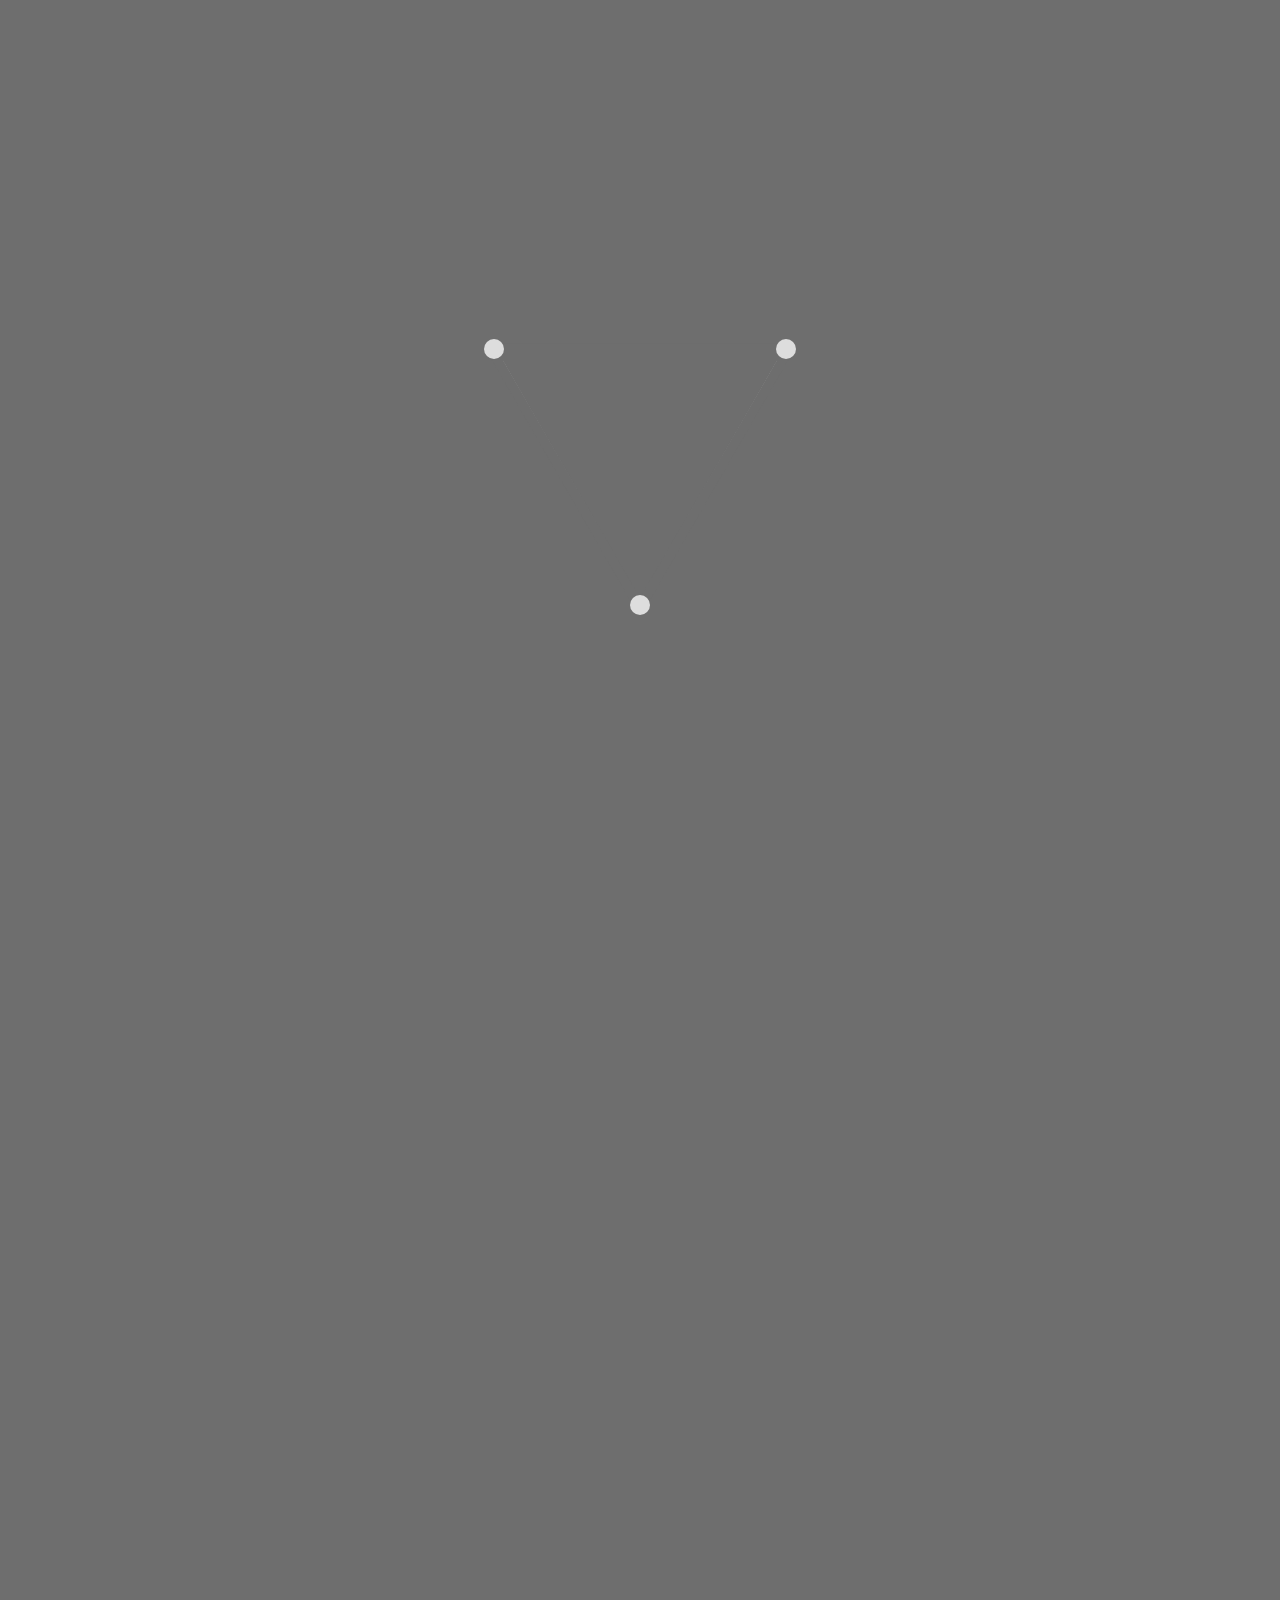
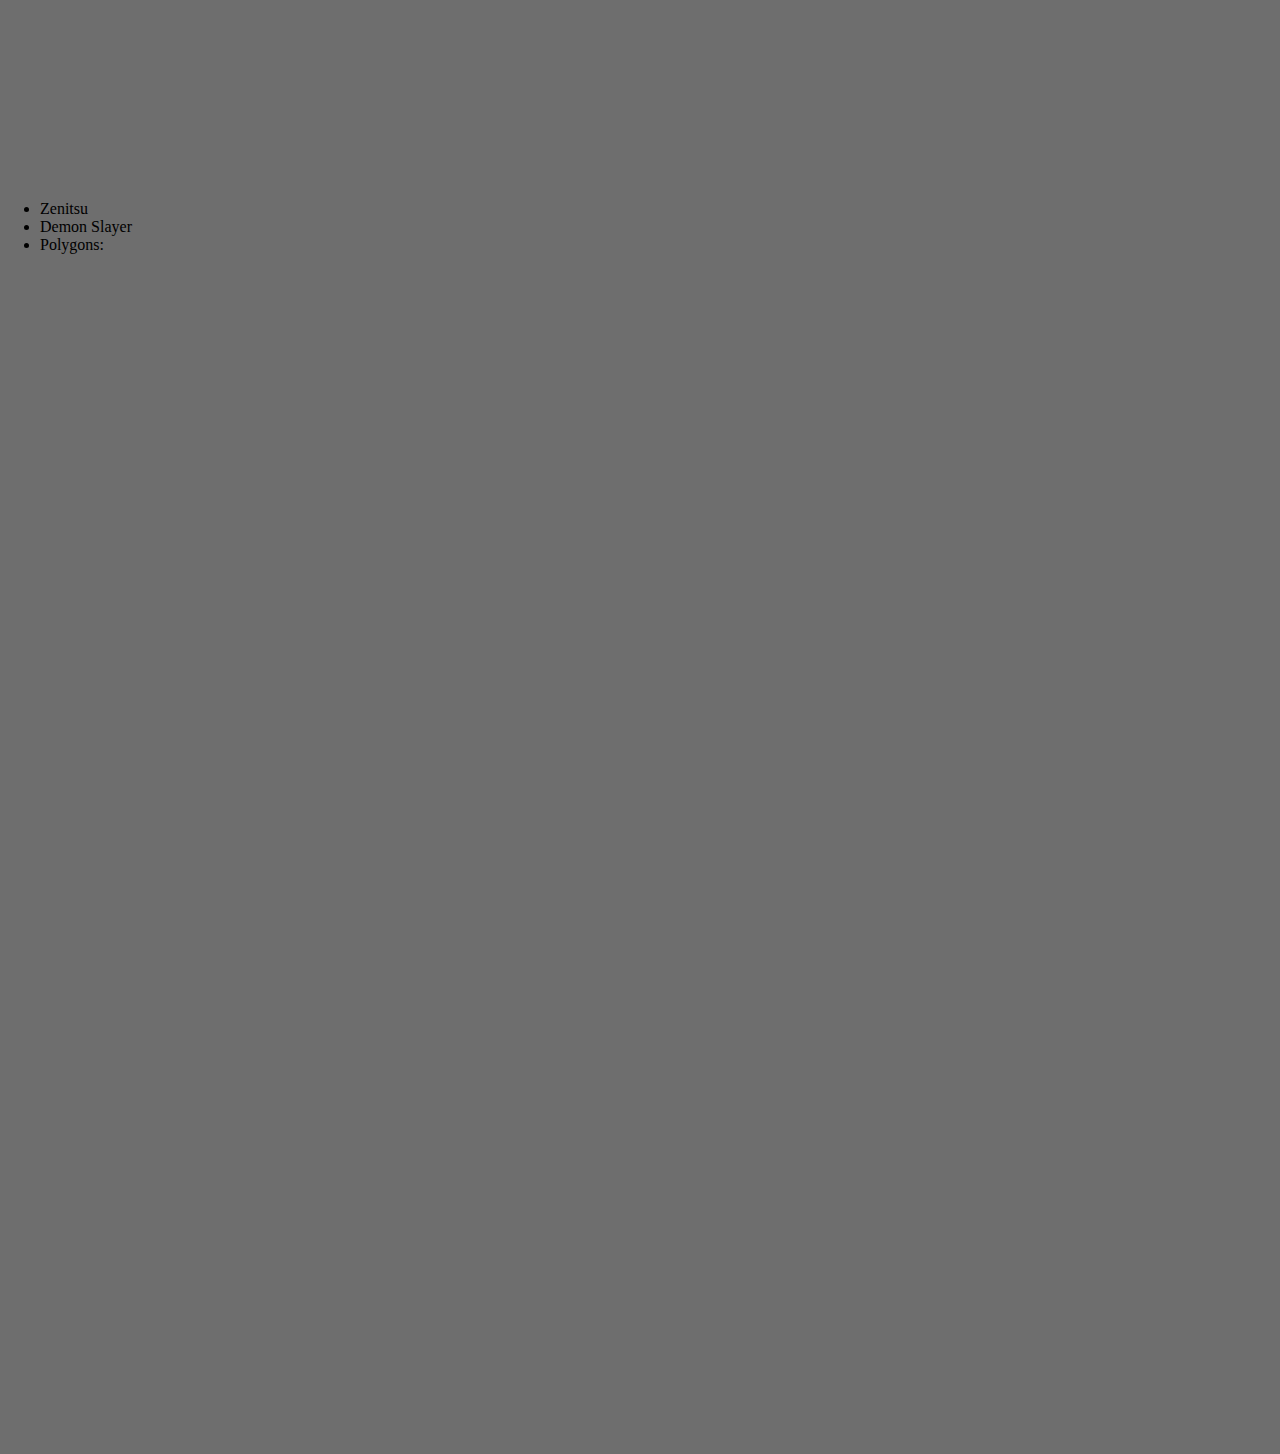
==== commit 3ad6d356: "Fixed minor bug with Surface Pro 7 Due to how pixel dense the SP7 is I was running into an edge case" ====
--- a/index.html
+++ b/index.html
@@ -31,7 +31,6 @@
     <div class="hero__section__triangle__fill"></div>
 </div>
 </div>
-
 
 <div class="wrapper__Vi">
 
@@ -323,442 +322,440 @@
 
 <!-- Zenitsu Section -->
 
+
 <div class="zenitsu__wrapper">
-<div class="container__all">
-
-    <ul class="zDescription">
-        <li>Zenitsu</li>
-        <li>Demon Slayer</li>
-        <li>Polygons: </li>
-    </ul>
-    
-    <div class="zenitsu_cover_on"></div>    
-
-    <div class="zenitsu__character">
-    <div class=" zpolygon1"></div>
-    <div class=" zpolygon2"></div>
-    <div class=" zpolygon3"></div>
-    <div class=" zpolygon4"></div>
-    <div class=" zpolygon5"></div>
-    <div class=" zpolygon6"></div>
-    <div class=" zpolygon7"></div> 
-    <div class=" zpolygon8"></div>
-    <div class=" zpolygon9"></div>
-    <div class=" zpolygon10"></div>
-
-    <div class=" zpolygon11"></div>
-    <div class=" zpolygon12"></div>
-    <div class=" zpolygon13"></div>
-    <div class=" zpolygon14"></div>
-    <div class=" zpolygon15"></div>
-    <div class=" zpolygon16"></div>
-    <div class=" zpolygon17"></div>
-    <div class=" zpolygon18"></div>
-    <div class=" zpolygon19"></div>
-    <div class=" zpolygon20"></div>
-
-    <div class=" zpolygon21"></div>
-    <div class=" zpolygon22"></div>
-    <div class=" zpolygon23"></div>
-    <div class=" zpolygon24"></div>
-    <div class=" zpolygon25"></div>
-    <div class=" zpolygon26"></div>
-    <div class=" zpolygon27"></div>
-    <div class=" zpolygon28"></div>
-    <div class=" zpolygon29"></div>
-    <div class=" zpolygon30"></div>
-
-    <div class=" zpolygon31"></div>
-    <div class=" zpolygon32"></div>
-    <div class=" zpolygon33"></div>
-    <div class=" zpolygon34"></div>
-    <div class=" zpolygon35"></div>
-    <div class=" zpolygon36"></div>
-    <div class=" zpolygon37"></div>
-    <div class=" zpolygon38"></div>
-    <div class=" zpolygon39"></div>
-    <div class=" zpolygon40"></div>
-
-    <div class=" zpolygon41"></div>
-    <div class=" zpolygon42"></div>
-    <div class=" zpolygon43"></div>
-    <div class=" zpolygon44"></div>
-    <div class=" zpolygon45"></div>
-    <div class=" zpolygon46"></div>
-    <div class=" zpolygon47"></div>
-    <div class=" zpolygon48"></div>
-    <div class=" zpolygon49"></div>
-    <div class=" zpolygon50"></div>
-
-    <div class=" zpolygon51"></div>
-    <div class=" zpolygon52"></div>
-    <div class=" zpolygon53"></div>
-    <div class=" zpolygon54"></div>
-    <div class=" zpolygon55"></div>
-    <div class=" zpolygon56"></div>
-    <div class=" zpolygon57"></div>
-    <div class=" zpolygon58"></div>
-    <div class=" zpolygon59"></div>
-    <div class=" zpolygon60"></div>
-
-    <div class=" zpolygon61"></div>
-    <div class=" zpolygon62"></div>
-    <div class=" zpolygon63"></div>
-    <div class=" zpolygon64"></div>
-    <div class=" zpolygon65"></div>
-    <div class=" zpolygon66"></div>
-    <div class=" zpolygon67"></div>
-    <div class=" zpolygon68"></div>
-    <div class=" zpolygon69"></div>
-    <div class=" zpolygon70"></div>
-
-    <div class=" zpolygon71"></div>
-    <div class=" zpolygon72"></div>
-    <div class=" zpolygon73"></div>
-    <div class=" zpolygon74"></div>
-    <div class=" zpolygon75"></div>
-    <div class=" zpolygon76"></div>
-    <div class=" zpolygon77"></div>
-    <div class=" zpolygon78"></div>
-    <div class=" zpolygon79"></div>
-    <div class=" zpolygon80"></div>
-
-    <div class=" zpolygon81"></div>
-    <div class=" zpolygon82"></div>
-    <div class=" zpolygon83"></div>
-    <div class=" zpolygon84"></div>
-    <div class=" zpolygon85"></div>
-    <div class=" zpolygon86"></div>
-    <div class=" zpolygon87"></div>
-    <div class=" zpolygon88"></div>
-    <div class=" zpolygon89"></div>
-    <div class=" zpolygon90"></div>
-
-    <div class=" zpolygon91"></div>
-    <div class=" zpolygon92"></div>
-    <div class=" zpolygon93"></div>
-    <div class=" zpolygon94"></div>
-    <div class=" zpolygon95"></div>
-    <div class=" zpolygon96"></div>
-    <div class=" zpolygon97"></div>
-    <div class=" zpolygon98"></div>
-    <div class=" zpolygon99"></div>
-    <div class=" zpolygon100"></div>
-
-    <div class=" zpolygon101"></div>
-    <div class=" zpolygon102"></div>
-    <div class=" zpolygon103"></div>
-    <div class=" zpolygon104"></div>
-    <div class=" zpolygon105"></div>
-    <div class=" zpolygon106"></div>
-    <div class=" zpolygon107"></div>
-    <div class=" zpolygon108"></div>
-    <div class=" zpolygon109"></div>
-    <div class=" zpolygon110"></div>
-
-    <div class=" zpolygon111"></div>
-    <div class=" zpolygon112"></div>
-    <div class=" zpolygon113"></div>
-    <div class=" zpolygon114"></div>
-    <div class=" zpolygon115"></div>
-    <div class=" zpolygon116"></div>
-    <div class=" zpolygon117"></div>
-    <div class=" zpolygon118"></div>
-    <div class=" zpolygon119"></div>
-    <div class=" zpolygon120"></div>
-
-
-    <div class=" zpolygon121"></div>
-    <div class=" zpolygon122"></div>
-    <div class=" zpolygon123"></div>
-    <div class=" zpolygon124"></div>
-    <div class=" zpolygon125"></div>
-    <div class=" zpolygon126"></div>
-    <div class=" zpolygon127"></div>
-    <div class=" zpolygon128"></div>
-    <div class=" zpolygon129"></div>
-    <div class=" zpolygon130"></div>
-
-    <div class=" zpolygon131"></div>
-    <div class=" zpolygon132"></div>
-    <div class=" zpolygon133"></div>
-    <div class=" zpolygon134"></div>
-    <div class=" zpolygon135"></div>
-    <div class=" zpolygon136"></div>
-    <div class=" zpolygon137"></div>
-    <div class=" zpolygon138"></div>
-    <div class=" zpolygon139"></div>
-    <div class=" zpolygon140"></div>
-
-    <div class=" zpolygon141"></div>
-    <div class=" zpolygon142"></div>
-    <div class=" zpolygon143"></div>
-    <div class=" zpolygon144"></div>
-    <div class=" zpolygon145"></div>
-    <div class=" zpolygon146"></div>
-    <div class=" zpolygon147"></div>
-    <div class=" zpolygon148"></div>
-    <div class=" zpolygon149"></div>
-    <div class=" zpolygon150"></div>
-
-    <div class=" zpolygon151"></div>
-    <div class=" zpolygon152"></div>
-    <div class=" zpolygon153"></div>
-    <div class=" zpolygon154"></div>
-    <div class=" zpolygon155"></div>
-    <div class=" zpolygon156"></div>
-    <div class=" zpolygon157"></div>
-    <div class=" zpolygon158"></div>
-    <div class=" zpolygon159"></div>
-    <div class=" zpolygon160"></div>
-
-    <div class=" zpolygon161"></div>
-    <div class=" zpolygon162"></div>
-    <div class=" zpolygon163"></div>
-    <div class=" zpolygon164"></div>
-    <div class=" zpolygon165"></div>
-    <div class=" zpolygon166"></div>
-    <div class=" zpolygon167"></div>
-    <div class=" zpolygon168"></div>
-    <div class=" zpolygon169"></div>
-    <div class=" zpolygon170"></div>
-
-    <div class=" zpolygon171"></div>
-    <div class=" zpolygon172"></div>
-    <div class=" zpolygon173"></div>
-    <div class=" zpolygon174"></div>
-    <div class=" zpolygon175"></div>
-    <div class=" zpolygon176"></div>
-    <div class=" zpolygon177"></div>
-    <div class=" zpolygon178"></div>
-    <div class=" zpolygon179"></div>
-    <div class=" zpolygon180"></div>
-
-    <div class=" zpolygon181"></div>
-    <div class=" zpolygon182"></div>
-    <div class=" zpolygon183"></div>
-    <div class=" zpolygon184"></div>
-    <div class=" zpolygon185"></div>
-    <div class=" zpolygon186"></div>
-    <div class=" zpolygon187"></div>
-    <div class=" zpolygon188"></div>
-    <div class=" zpolygon189"></div>
-    <div class=" zpolygon190"></div>
-
-    <div class=" zpolygon191"></div>
-    <div class=" zpolygon192"></div>
-    <div class=" zpolygon193"></div>
-    <div class=" zpolygon194"></div>
-    <div class=" zpolygon195"></div>
-    <div class=" zpolygon196"></div>
-    <div class=" zpolygon197"></div>
-    <div class=" zpolygon198"></div>
-    <div class=" zpolygon199"></div>
-    <div class=" zpolygon200"></div>
-
-    <div class=" zpolygon201"></div>
-    <div class=" zpolygon202"></div>
-    <div class=" zpolygon203"></div>
-    <div class=" zpolygon204"></div>
-    <div class=" zpolygon205"></div>
-    <div class=" zpolygon206"></div>
-    <div class=" zpolygon207"></div>
-    <div class=" zpolygon208"></div>
-    <div class=" zpolygon209"></div>
-    <div class=" zpolygon210"></div>
-
-    <div class=" zpolygon211"></div>
-    <div class=" zpolygon212"></div>
-    <div class=" zpolygon213"></div>
-    <div class=" zpolygon214"></div>
-    <div class=" zpolygon215"></div>
-    <div class=" zpolygon216"></div>
-    <div class=" zpolygon217"></div>
-    <div class=" zpolygon218"></div>
-    <div class=" zpolygon219"></div>
-    <div class=" zpolygon220"></div>
-
-
-    <div class=" zpolygon221"></div>
-    <div class=" zpolygon222"></div>
-    <div class=" zpolygon223"></div>
-    <div class=" zpolygon224"></div>
-    <div class=" zpolygon225"></div>
-    <div class=" zpolygon226"></div>
-    <div class=" zpolygon227"></div>
-    <div class=" zpolygon228"></div>
-    <div class=" zpolygon229"></div>
-    <div class=" zpolygon230"></div>
-
-    <div class=" zpolygon231"></div>
-    <div class=" zpolygon232"></div>
-    <div class=" zpolygon233"></div>
-    <div class=" zpolygon234"></div>
-    <div class=" zpolygon235"></div>
-    <div class=" zpolygon236"></div>
-    <div class=" zpolygon237"></div>
-    <div class=" zpolygon238"></div>
-    <div class=" zpolygon239"></div>
-    <div class=" zpolygon240"></div>
-
-    <div class=" zpolygon241"></div>
-    <div class=" zpolygon242"></div>
-    <div class=" zpolygon243"></div>
-    <div class=" zpolygon244"></div>
-    <div class=" zpolygon245"></div>
-    <div class=" zpolygon246"></div>
-    <div class=" zpolygon247"></div>
-    <div class=" zpolygon248"></div>
-    <div class=" zpolygon249"></div>
-    <div class=" zpolygon250"></div>
-
-    <div class=" zpolygon251"></div>
-    <div class=" zpolygon252"></div>
-    <div class=" zpolygon253"></div>
-    <div class=" zpolygon254"></div>
-    <div class=" zpolygon255"></div>
-    <div class=" zpolygon256"></div>
-    <div class=" zpolygon257"></div>
-    <div class=" zpolygon258"></div>
-    <div class=" zpolygon259"></div>
-    <div class=" zpolygon260"></div>
-
-    <div class=" zpolygon261"></div>
-    <div class=" zpolygon262"></div>
-    <div class=" zpolygon263"></div>
-    <div class=" zpolygon264"></div>
-    <div class=" zpolygon265"></div>
-    <div class=" zpolygon266"></div>
-    <div class=" zpolygon267"></div>
-    <div class=" zpolygon268"></div>
-    <div class=" zpolygon269"></div>
-    <div class=" zpolygon270"></div>
-
-    <div class=" zpolygon271"></div>
-    <div class=" zpolygon272"></div>
-    <div class=" zpolygon273"></div>
-    <div class=" zpolygon274"></div>
-    <div class=" zpolygon275"></div>
-    <div class=" zpolygon276"></div>
-    <div class=" zpolygon277"></div>
-    <div class=" zpolygon278"></div>
-    <div class=" zpolygon279"></div>
-    <div class=" zpolygon280"></div>
-
-    <div class=" zpolygon281"></div>
-    <div class=" zpolygon282"></div>
-    <div class=" zpolygon283"></div>
-    <div class=" zpolygon284"></div>
-    <div class=" zpolygon285"></div>
-    <div class=" zpolygon286"></div>
-    <div class=" zpolygon287"></div>
-    <div class=" zpolygon288"></div>
-    <div class=" zpolygon289"></div>
-    <div class=" zpolygon290"></div>
-
-    <div class=" zpolygon291"></div>
-    <div class=" zpolygon292"></div>
-    <div class=" zpolygon293"></div>
-    <div class=" zpolygon294"></div>
-    <div class=" zpolygon295"></div>
-    <div class=" zpolygon296"></div>
-    <div class=" zpolygon297"></div>
-    <div class=" zpolygon298"></div>
-    <div class=" zpolygon299"></div>
-    <div class=" zpolygon300"></div>
-
-    <div class=" zpolygon301"></div>
-    <div class=" zpolygon302"></div>
-    <div class=" zpolygon303"></div>
-    <div class=" zpolygon304"></div>
-    <div class=" zpolygon305"></div>
-    <div class=" zpolygon306"></div>
-    <div class=" zpolygon307"></div>
-    <div class=" zpolygon308"></div>
-    <div class=" zpolygon309"></div>
-    <div class=" zpolygon310"></div>
-
-    <div class=" zpolygon311"></div>
-    <div class=" zpolygon312"></div>
-    <div class=" zpolygon313"></div>
-    <div class=" zpolygon314"></div>
-    <div class=" zpolygon315"></div>
-    <div class=" zpolygon316"></div>
-    <div class=" zpolygon317"></div>
-    <div class=" zpolygon318"></div>
-    <div class=" zpolygon319"></div>
-    <div class=" zpolygon320"></div>
-
-    <div class=" zpolygon321"></div>
-    <div class=" zpolygon322"></div>
-    <div class=" zpolygon323"></div>
-    <div class=" zpolygon324"></div>
-    <div class=" zpolygon325"></div>
-    <div class=" zpolygon326"></div>
-    <div class=" zpolygon327"></div>
-    <div class=" zpolygon328"></div>
-    <div class=" zpolygon329"></div>
-    <div class=" zpolygon330"></div>
-
-    <div class=" zpolygon331"></div>
-    <div class=" zpolygon332"></div>
-    <div class=" zpolygon333"></div>
-    <div class=" zpolygon334"></div>
-    <div class=" zpolygon335"></div>
-    <div class=" zpolygon336"></div>
-    <div class=" zpolygon337"></div>
-    <div class=" zpolygon338"></div>
-    <div class=" zpolygon339"></div>
-    <div class=" zpolygon340"></div>
-
-    <div class=" zpolygon341"></div>
-    <div class=" zpolygon342"></div>
-    <div class=" zpolygon343"></div>
-    <div class=" zpolygon344"></div>
-    <div class=" zpolygon345"></div>
-    <div class=" zpolygon346"></div>
-    <div class=" zpolygon347"></div>
-    <div class=" zpolygon348"></div>
-    <div class=" zpolygon349"></div>
-    <div class=" zpolygon350"></div>
-
-    <div class=" zpolygon351"></div>
-    <div class=" zpolygon352"></div>
-    <div class=" zpolygon353"></div>
-    <div class=" zpolygon354"></div>
-    <div class=" zpolygon355"></div>
-    <div class=" zpolygon356"></div>
-    <div class=" zpolygon357"></div>
-    <div class=" zpolygon358"></div>
-    <div class=" zpolygon359"></div>
-    <div class=" zpolygon360"></div>
-
-    <div class=" zpolygon361"></div>
-    <div class=" zpolygon362"></div>
-    <div class=" zpolygon363"></div>
-    </div>
-
-
-    <div class="zenitsu__trigger"></div>
-
-    <div class="zenitsu__outline__1 zenitsu__line"></div>
-    <div class="zenitsu__outline__2 zenitsu__line"></div>
-    <div class="zenitsu__outline__3 zenitsu__line"></div>
-    <div class="zenitsu__outline__4 zenitsu__line"></div>
-    <div class="zenitsu__outline__5 zenitsu__line"></div>
-    <div class="zenitsu__outline__6 zenitsu__line"></div>
-    <div class="zenitsu__outline__7 zenitsu__line"></div>
-    <div class="zenitsu__outline__8 zenitsu__line"></div>
-    <div class="zenitsu__outline__9 zenitsu__line"></div>
-    <div class="zenitsu__outline__10 zenitsu__line"></div>
-    <div class="zenitsu__outline__11 zenitsu__line"></div>
-
-
-
-    <!-- <div class="zenitsu_sil"></div> -->
-</div>
+    <div class="container__all">
+
+        <ul class="zDescription">
+            <li>Zenitsu</li>
+            <li>Demon Slayer</li>
+            <li>Polygons: </li>
+        </ul>
+        
+        <div class="zenitsu_cover_on"></div>    
+
+        <div class="zenitsu__character">
+        <div class=" zpolygon1"></div>
+        <div class=" zpolygon2"></div>
+        <div class=" zpolygon3"></div>
+        <div class=" zpolygon4"></div>
+        <div class=" zpolygon5"></div>
+        <div class=" zpolygon6"></div>
+        <div class=" zpolygon7"></div> 
+        <div class=" zpolygon8"></div>
+        <div class=" zpolygon9"></div>
+        <div class=" zpolygon10"></div>
+
+        <div class=" zpolygon11"></div>
+        <div class=" zpolygon12"></div>
+        <div class=" zpolygon13"></div>
+        <div class=" zpolygon14"></div>
+        <div class=" zpolygon15"></div>
+        <div class=" zpolygon16"></div>
+        <div class=" zpolygon17"></div>
+        <div class=" zpolygon18"></div>
+        <div class=" zpolygon19"></div>
+        <div class=" zpolygon20"></div>
+
+        <div class=" zpolygon21"></div>
+        <div class=" zpolygon22"></div>
+        <div class=" zpolygon23"></div>
+        <div class=" zpolygon24"></div>
+        <div class=" zpolygon25"></div>
+        <div class=" zpolygon26"></div>
+        <div class=" zpolygon27"></div>
+        <div class=" zpolygon28"></div>
+        <div class=" zpolygon29"></div>
+        <div class=" zpolygon30"></div>
+
+        <div class=" zpolygon31"></div>
+        <div class=" zpolygon32"></div>
+        <div class=" zpolygon33"></div>
+        <div class=" zpolygon34"></div>
+        <div class=" zpolygon35"></div>
+        <div class=" zpolygon36"></div>
+        <div class=" zpolygon37"></div>
+        <div class=" zpolygon38"></div>
+        <div class=" zpolygon39"></div>
+        <div class=" zpolygon40"></div>
+
+        <div class=" zpolygon41"></div>
+        <div class=" zpolygon42"></div>
+        <div class=" zpolygon43"></div>
+        <div class=" zpolygon44"></div>
+        <div class=" zpolygon45"></div>
+        <div class=" zpolygon46"></div>
+        <div class=" zpolygon47"></div>
+        <div class=" zpolygon48"></div>
+        <div class=" zpolygon49"></div>
+        <div class=" zpolygon50"></div>
+
+        <div class=" zpolygon51"></div>
+        <div class=" zpolygon52"></div>
+        <div class=" zpolygon53"></div>
+        <div class=" zpolygon54"></div>
+        <div class=" zpolygon55"></div>
+        <div class=" zpolygon56"></div>
+        <div class=" zpolygon57"></div>
+        <div class=" zpolygon58"></div>
+        <div class=" zpolygon59"></div>
+        <div class=" zpolygon60"></div>
+
+        <div class=" zpolygon61"></div>
+        <div class=" zpolygon62"></div>
+        <div class=" zpolygon63"></div>
+        <div class=" zpolygon64"></div>
+        <div class=" zpolygon65"></div>
+        <div class=" zpolygon66"></div>
+        <div class=" zpolygon67"></div>
+        <div class=" zpolygon68"></div>
+        <div class=" zpolygon69"></div>
+        <div class=" zpolygon70"></div>
+
+        <div class=" zpolygon71"></div>
+        <div class=" zpolygon72"></div>
+        <div class=" zpolygon73"></div>
+        <div class=" zpolygon74"></div>
+        <div class=" zpolygon75"></div>
+        <div class=" zpolygon76"></div>
+        <div class=" zpolygon77"></div>
+        <div class=" zpolygon78"></div>
+        <div class=" zpolygon79"></div>
+        <div class=" zpolygon80"></div>
+
+        <div class=" zpolygon81"></div>
+        <div class=" zpolygon82"></div>
+        <div class=" zpolygon83"></div>
+        <div class=" zpolygon84"></div>
+        <div class=" zpolygon85"></div>
+        <div class=" zpolygon86"></div>
+        <div class=" zpolygon87"></div>
+        <div class=" zpolygon88"></div>
+        <div class=" zpolygon89"></div>
+        <div class=" zpolygon90"></div>
+
+        <div class=" zpolygon91"></div>
+        <div class=" zpolygon92"></div>
+        <div class=" zpolygon93"></div>
+        <div class=" zpolygon94"></div>
+        <div class=" zpolygon95"></div>
+        <div class=" zpolygon96"></div>
+        <div class=" zpolygon97"></div>
+        <div class=" zpolygon98"></div>
+        <div class=" zpolygon99"></div>
+        <div class=" zpolygon100"></div>
+
+        <div class=" zpolygon101"></div>
+        <div class=" zpolygon102"></div>
+        <div class=" zpolygon103"></div>
+        <div class=" zpolygon104"></div>
+        <div class=" zpolygon105"></div>
+        <div class=" zpolygon106"></div>
+        <div class=" zpolygon107"></div>
+        <div class=" zpolygon108"></div>
+        <div class=" zpolygon109"></div>
+        <div class=" zpolygon110"></div>
+
+        <div class=" zpolygon111"></div>
+        <div class=" zpolygon112"></div>
+        <div class=" zpolygon113"></div>
+        <div class=" zpolygon114"></div>
+        <div class=" zpolygon115"></div>
+        <div class=" zpolygon116"></div>
+        <div class=" zpolygon117"></div>
+        <div class=" zpolygon118"></div>
+        <div class=" zpolygon119"></div>
+        <div class=" zpolygon120"></div>
+
+
+        <div class=" zpolygon121"></div>
+        <div class=" zpolygon122"></div>
+        <div class=" zpolygon123"></div>
+        <div class=" zpolygon124"></div>
+        <div class=" zpolygon125"></div>
+        <div class=" zpolygon126"></div>
+        <div class=" zpolygon127"></div>
+        <div class=" zpolygon128"></div>
+        <div class=" zpolygon129"></div>
+        <div class=" zpolygon130"></div>
+
+        <div class=" zpolygon131"></div>
+        <div class=" zpolygon132"></div>
+        <div class=" zpolygon133"></div>
+        <div class=" zpolygon134"></div>
+        <div class=" zpolygon135"></div>
+        <div class=" zpolygon136"></div>
+        <div class=" zpolygon137"></div>
+        <div class=" zpolygon138"></div>
+        <div class=" zpolygon139"></div>
+        <div class=" zpolygon140"></div>
+
+        <div class=" zpolygon141"></div>
+        <div class=" zpolygon142"></div>
+        <div class=" zpolygon143"></div>
+        <div class=" zpolygon144"></div>
+        <div class=" zpolygon145"></div>
+        <div class=" zpolygon146"></div>
+        <div class=" zpolygon147"></div>
+        <div class=" zpolygon148"></div>
+        <div class=" zpolygon149"></div>
+        <div class=" zpolygon150"></div>
+
+        <div class=" zpolygon151"></div>
+        <div class=" zpolygon152"></div>
+        <div class=" zpolygon153"></div>
+        <div class=" zpolygon154"></div>
+        <div class=" zpolygon155"></div>
+        <div class=" zpolygon156"></div>
+        <div class=" zpolygon157"></div>
+        <div class=" zpolygon158"></div>
+        <div class=" zpolygon159"></div>
+        <div class=" zpolygon160"></div>
+
+        <div class=" zpolygon161"></div>
+        <div class=" zpolygon162"></div>
+        <div class=" zpolygon163"></div>
+        <div class=" zpolygon164"></div>
+        <div class=" zpolygon165"></div>
+        <div class=" zpolygon166"></div>
+        <div class=" zpolygon167"></div>
+        <div class=" zpolygon168"></div>
+        <div class=" zpolygon169"></div>
+        <div class=" zpolygon170"></div>
+
+        <div class=" zpolygon171"></div>
+        <div class=" zpolygon172"></div>
+        <div class=" zpolygon173"></div>
+        <div class=" zpolygon174"></div>
+        <div class=" zpolygon175"></div>
+        <div class=" zpolygon176"></div>
+        <div class=" zpolygon177"></div>
+        <div class=" zpolygon178"></div>
+        <div class=" zpolygon179"></div>
+        <div class=" zpolygon180"></div>
+
+        <div class=" zpolygon181"></div>
+        <div class=" zpolygon182"></div>
+        <div class=" zpolygon183"></div>
+        <div class=" zpolygon184"></div>
+        <div class=" zpolygon185"></div>
+        <div class=" zpolygon186"></div>
+        <div class=" zpolygon187"></div>
+        <div class=" zpolygon188"></div>
+        <div class=" zpolygon189"></div>
+        <div class=" zpolygon190"></div>
+
+        <div class=" zpolygon191"></div>
+        <div class=" zpolygon192"></div>
+        <div class=" zpolygon193"></div>
+        <div class=" zpolygon194"></div>
+        <div class=" zpolygon195"></div>
+        <div class=" zpolygon196"></div>
+        <div class=" zpolygon197"></div>
+        <div class=" zpolygon198"></div>
+        <div class=" zpolygon199"></div>
+        <div class=" zpolygon200"></div>
+
+        <div class=" zpolygon201"></div>
+        <div class=" zpolygon202"></div>
+        <div class=" zpolygon203"></div>
+        <div class=" zpolygon204"></div>
+        <div class=" zpolygon205"></div>
+        <div class=" zpolygon206"></div>
+        <div class=" zpolygon207"></div>
+        <div class=" zpolygon208"></div>
+        <div class=" zpolygon209"></div>
+        <div class=" zpolygon210"></div>
+
+        <div class=" zpolygon211"></div>
+        <div class=" zpolygon212"></div>
+        <div class=" zpolygon213"></div>
+        <div class=" zpolygon214"></div>
+        <div class=" zpolygon215"></div>
+        <div class=" zpolygon216"></div>
+        <div class=" zpolygon217"></div>
+        <div class=" zpolygon218"></div>
+        <div class=" zpolygon219"></div>
+        <div class=" zpolygon220"></div>
+
+
+        <div class=" zpolygon221"></div>
+        <div class=" zpolygon222"></div>
+        <div class=" zpolygon223"></div>
+        <div class=" zpolygon224"></div>
+        <div class=" zpolygon225"></div>
+        <div class=" zpolygon226"></div>
+        <div class=" zpolygon227"></div>
+        <div class=" zpolygon228"></div>
+        <div class=" zpolygon229"></div>
+        <div class=" zpolygon230"></div>
+
+        <div class=" zpolygon231"></div>
+        <div class=" zpolygon232"></div>
+        <div class=" zpolygon233"></div>
+        <div class=" zpolygon234"></div>
+        <div class=" zpolygon235"></div>
+        <div class=" zpolygon236"></div>
+        <div class=" zpolygon237"></div>
+        <div class=" zpolygon238"></div>
+        <div class=" zpolygon239"></div>
+        <div class=" zpolygon240"></div>
+
+        <div class=" zpolygon241"></div>
+        <div class=" zpolygon242"></div>
+        <div class=" zpolygon243"></div>
+        <div class=" zpolygon244"></div>
+        <div class=" zpolygon245"></div>
+        <div class=" zpolygon246"></div>
+        <div class=" zpolygon247"></div>
+        <div class=" zpolygon248"></div>
+        <div class=" zpolygon249"></div>
+        <div class=" zpolygon250"></div>
+
+        <div class=" zpolygon251"></div>
+        <div class=" zpolygon252"></div>
+        <div class=" zpolygon253"></div>
+        <div class=" zpolygon254"></div>
+        <div class=" zpolygon255"></div>
+        <div class=" zpolygon256"></div>
+        <div class=" zpolygon257"></div>
+        <div class=" zpolygon258"></div>
+        <div class=" zpolygon259"></div>
+        <div class=" zpolygon260"></div>
+
+        <div class=" zpolygon261"></div>
+        <div class=" zpolygon262"></div>
+        <div class=" zpolygon263"></div>
+        <div class=" zpolygon264"></div>
+        <div class=" zpolygon265"></div>
+        <div class=" zpolygon266"></div>
+        <div class=" zpolygon267"></div>
+        <div class=" zpolygon268"></div>
+        <div class=" zpolygon269"></div>
+        <div class=" zpolygon270"></div>
+
+        <div class=" zpolygon271"></div>
+        <div class=" zpolygon272"></div>
+        <div class=" zpolygon273"></div>
+        <div class=" zpolygon274"></div>
+        <div class=" zpolygon275"></div>
+        <div class=" zpolygon276"></div>
+        <div class=" zpolygon277"></div>
+        <div class=" zpolygon278"></div>
+        <div class=" zpolygon279"></div>
+        <div class=" zpolygon280"></div>
+
+        <div class=" zpolygon281"></div>
+        <div class=" zpolygon282"></div>
+        <div class=" zpolygon283"></div>
+        <div class=" zpolygon284"></div>
+        <div class=" zpolygon285"></div>
+        <div class=" zpolygon286"></div>
+        <div class=" zpolygon287"></div>
+        <div class=" zpolygon288"></div>
+        <div class=" zpolygon289"></div>
+        <div class=" zpolygon290"></div>
+
+        <div class=" zpolygon291"></div>
+        <div class=" zpolygon292"></div>
+        <div class=" zpolygon293"></div>
+        <div class=" zpolygon294"></div>
+        <div class=" zpolygon295"></div>
+        <div class=" zpolygon296"></div>
+        <div class=" zpolygon297"></div>
+        <div class=" zpolygon298"></div>
+        <div class=" zpolygon299"></div>
+        <div class=" zpolygon300"></div>
+
+        <div class=" zpolygon301"></div>
+        <div class=" zpolygon302"></div>
+        <div class=" zpolygon303"></div>
+        <div class=" zpolygon304"></div>
+        <div class=" zpolygon305"></div>
+        <div class=" zpolygon306"></div>
+        <div class=" zpolygon307"></div>
+        <div class=" zpolygon308"></div>
+        <div class=" zpolygon309"></div>
+        <div class=" zpolygon310"></div>
+
+        <div class=" zpolygon311"></div>
+        <div class=" zpolygon312"></div>
+        <div class=" zpolygon313"></div>
+        <div class=" zpolygon314"></div>
+        <div class=" zpolygon315"></div>
+        <div class=" zpolygon316"></div>
+        <div class=" zpolygon317"></div>
+        <div class=" zpolygon318"></div>
+        <div class=" zpolygon319"></div>
+        <div class=" zpolygon320"></div>
+
+        <div class=" zpolygon321"></div>
+        <div class=" zpolygon322"></div>
+        <div class=" zpolygon323"></div>
+        <div class=" zpolygon324"></div>
+        <div class=" zpolygon325"></div>
+        <div class=" zpolygon326"></div>
+        <div class=" zpolygon327"></div>
+        <div class=" zpolygon328"></div>
+        <div class=" zpolygon329"></div>
+        <div class=" zpolygon330"></div>
+
+        <div class=" zpolygon331"></div>
+        <div class=" zpolygon332"></div>
+        <div class=" zpolygon333"></div>
+        <div class=" zpolygon334"></div>
+        <div class=" zpolygon335"></div>
+        <div class=" zpolygon336"></div>
+        <div class=" zpolygon337"></div>
+        <div class=" zpolygon338"></div>
+        <div class=" zpolygon339"></div>
+        <div class=" zpolygon340"></div>
+
+        <div class=" zpolygon341"></div>
+        <div class=" zpolygon342"></div>
+        <div class=" zpolygon343"></div>
+        <div class=" zpolygon344"></div>
+        <div class=" zpolygon345"></div>
+        <div class=" zpolygon346"></div>
+        <div class=" zpolygon347"></div>
+        <div class=" zpolygon348"></div>
+        <div class=" zpolygon349"></div>
+        <div class=" zpolygon350"></div>
+
+        <div class=" zpolygon351"></div>
+        <div class=" zpolygon352"></div>
+        <div class=" zpolygon353"></div>
+        <div class=" zpolygon354"></div>
+        <div class=" zpolygon355"></div>
+        <div class=" zpolygon356"></div>
+        <div class=" zpolygon357"></div>
+        <div class=" zpolygon358"></div>
+        <div class=" zpolygon359"></div>
+        <div class=" zpolygon360"></div>
+
+        <div class=" zpolygon361"></div>
+        <div class=" zpolygon362"></div>
+        <div class=" zpolygon363"></div>
+        </div>
+
+
+        <div class="zenitsu__trigger"></div>
+
+        <div class="zenitsu__outline__1 zenitsu__line"></div>
+        <div class="zenitsu__outline__2 zenitsu__line"></div>
+        <div class="zenitsu__outline__3 zenitsu__line"></div>
+        <div class="zenitsu__outline__4 zenitsu__line"></div>
+        <div class="zenitsu__outline__5 zenitsu__line"></div>
+        <div class="zenitsu__outline__6 zenitsu__line"></div>
+        <div class="zenitsu__outline__7 zenitsu__line"></div>
+        <div class="zenitsu__outline__8 zenitsu__line"></div>
+        <div class="zenitsu__outline__9 zenitsu__line"></div>
+        <div class="zenitsu__outline__10 zenitsu__line"></div>
+        <div class="zenitsu__outline__11 zenitsu__line"></div>
     </div>
 </div>
+
+
 <script src="app.js" defer></script>
 </body>
 </html>--- a/vi.css
+++ b/vi.css
@@ -15,17 +15,10 @@
 }
 
 .hero__hide{
-/* This class creates the container that 
-hides the overflow of any content that is 
-nested in this div. Necessary for mobile. */
+        position: relative;
         width: 100vw;
         height: 100vh;
-        overflow: hidden;
-            /* This overflow causes a small bug
-            in horizontal mobile displays as it
-            cuts off the bottom portion of the
-            animation. Small edge-case, for the
-            most part this works as intended. */
+        overflow: hidden;        
     }
 
 
@@ -41,14 +34,12 @@
     max-height: 1200px;
 }
 
-@media only screen and (max-width: 900px) {
+@media all and (max-width: 1200px) {
 
     .hero__section{
         height: 1000px;
-        width: 1000px;}
-
-    .hero__section__title{
-        font-size: 30px;}
+        width: 1000px;
+}
 }
 
 
@@ -62,10 +53,11 @@
     top: 25%;
     transform: translate(-50%, -25%);
     position: absolute;
-    font-size: 40px;
+    font-size: 60px;
     font-family: monospace;
     color: var(--white);
 }
+
 
 .flicker{
     opacity: 0;
@@ -123,6 +115,39 @@
     animation-delay: 4.75s;
     animation-iteration-count: 1;
     animation-timing-function: ease;
+}
+
+@media all and (max-width: 1600px) {
+
+.hero__section__title{
+    font-size: 60px;
+}
+
+.hero__section__directions{
+    font-size: 30px;
+}
+}
+
+@media all and (max-width: 1200px) {
+
+.hero__section__title{
+    font-size: 40px;
+}
+
+.hero__section__directions{
+    font-size: 30px;
+}
+}
+
+@media all and (max-width: 400px) {
+
+.hero__section__title{
+    font-size: 26px;
+}
+
+.hero__section__directions{
+    font-size: 20px;
+}
 }
 
 @keyframes down{
@@ -473,31 +498,38 @@
 }
 
 
-    
+ 
 .wrapper__Vi{
         height: 100vh;
-        /* background-color: white; */
+        /* background-color: rgb(255, 255, 108); */
     }
 
 .container__Vi{
+    top: 50%;
+    transform: translateY(-50%);
     position: relative;
     margin: 0 auto;
-    top: 50%;
-    transform: translateY(-50%);
-    /* background-color: white; */
+    height: 88vh;
+    width: 100vh;
+    max-height: 1056px;
+    max-width: 1200px;
+    
+}
+
+@media all and (max-width: 1400px){
+
+
+.container__Vi{    
     height: 88vw;
     width: 100vw;
-    max-width: 1200px;
-    max-height: 1056px;
+}
 }
 
 
 
 .container__all{
     position: relative;
-    margin: 100px auto 100px auto;
-    width: 90vh;
-    height: 90vh;
+    margin: 0px auto 0px auto;
     max-width: 1200px;
     max-height: 1200px;
 /* Use this container for all artworks other than
--- a/zenitsu.css
+++ b/zenitsu.css
@@ -1,8 +1,15 @@
 .zenitsu__wrapper{
     height: 100vh;
-}
-
-@media all and (max-width: 900px){
+    /* background-color: rgb(116, 116, 255); */
+}
+
+.container__all{
+    width: 100vh;
+    height: 100vh;
+}
+
+
+@media all and (max-width: 1400px){
 
 
 .container__all{
@@ -4388,7 +4395,7 @@
 
 .zpolygon337{
     position: absolute;
-    z-index: 150;
+    z-index: 140;
     height: 100%;
     width: 100%;
     background-color: #414141;
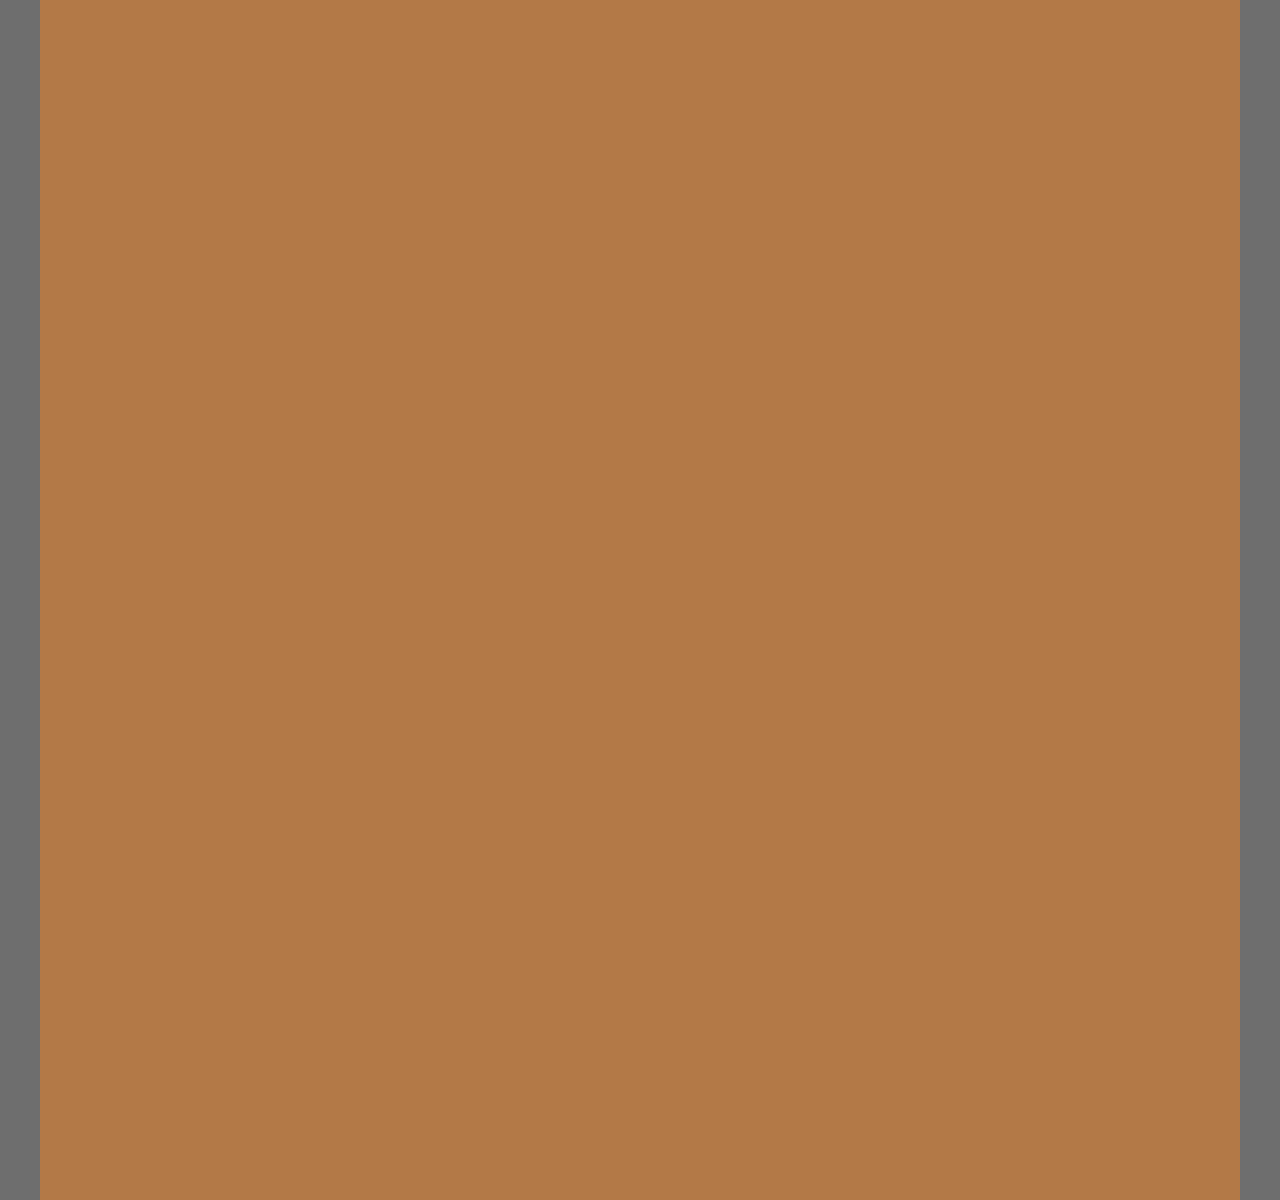
==== commit 98771ab9: "Began working on tree animation I'm not 100% sure how I should do the animation for this section. Th" ====
--- a/index.html
+++ b/index.html
@@ -3,6 +3,7 @@
 <head>
     <link rel="stylesheet" href="vi.css">
     <link rel="stylesheet" href="zenitsu.css">
+    <link rel="stylesheet" href="tree.css">
     <meta charset="UTF-8">
     <meta http-equiv="X-UA-Compatible" content="IE=edge">
     <meta name="viewport" content="width=device-width, initial-scale=1.0">
@@ -10,28 +11,35 @@
 </head>
 <body>
 
+<!-- Hero Section -->
+
+<!-- 
 <div class="hero__hide">
-<div class="hero__section">
-
-    <h1 class="hero__section__title"><span class="flicker">Project:</span> <span class="fade">Polygon</span></h1>
-    
-    <span class="hero__section__directions">CSS Animation Collection</span>
-
-
-    <div class="hero__section__triangle__point1"></div>
-    <div class="hero__section__triangle__side1"></div>
-    
-    <div class="hero__section__triangle__point2"></div>
-    <div class="hero__section__triangle__side2"></div>
-    
-    <div class="hero__section__triangle__point3"></div>
-    <div class="hero__section__triangle__side3"></div>
-
-    <div class="hero__section__triangle__cover"></div>
-    <div class="hero__section__triangle__fill"></div>
+    <div class="hero__section">
+
+        <h1 class="hero__section__title"><span class="flicker">Project:</span> <span class="fade">Polygon</span></h1>
+        
+        <span class="hero__section__directions">CSS Animation Collection</span>
+
+
+        <div class="hero__section__triangle__point1"></div>
+        <div class="hero__section__triangle__side1"></div>
+        
+        <div class="hero__section__triangle__point2"></div>
+        <div class="hero__section__triangle__side2"></div>
+        
+        <div class="hero__section__triangle__point3"></div>
+        <div class="hero__section__triangle__side3"></div>
+
+        <div class="hero__section__triangle__cover"></div>
+        <div class="hero__section__triangle__fill"></div>
+    </div>
 </div>
-</div>
-
+-->
+
+<!-- Vi Section -->
+
+<!--
 <div class="wrapper__Vi">
 
 <div class="container__Vi">
@@ -318,11 +326,11 @@
     <div class="viPolygon polygon249"></div>
     </div>
 </div>
-
+-->
 
 <!-- Zenitsu Section -->
 
-
+<!--
 <div class="zenitsu__wrapper">
     <div class="container__all">
 
@@ -754,8 +762,236 @@
         <div class="zenitsu__outline__11 zenitsu__line"></div>
     </div>
 </div>
-
-
+-->
+
+<!-- Tree Section -->
+
+<div class="tree__wrapper">
+    <div class="container__all">
+        <div class="tree__artwork">
+            <div class="tree__polygon__base1"></div>
+            <div class="tree__polygon__base2"></div>
+            <div class="tree__polygon__base3"></div>
+            <div class="tree__polygon__base4"></div>
+            <div class="tree__polygon__base5"></div>
+            <div class="tree__polygon__base6"></div>
+            <div class="tree__polygon__base7"></div> 
+            <div class="tree__polygon__base8"></div>
+            <div class="tree__polygon__base9"></div>
+            <div class="tree__polygon__base10"></div>
+
+            <div class="tree__polygon__base11"></div>
+            <div class="tree__polygon__base12"></div>
+            <div class="tree__polygon__base13"></div>
+            <div class="tree__polygon__base14"></div>
+            <div class="tree__polygon__base15"></div>
+            <div class="tree__polygon__base16"></div>
+            <div class="tree__polygon__base17"></div>
+            <div class="tree__polygon__base18"></div>
+            <div class="tree__polygon__base19"></div>
+            <div class="tree__polygon__base20"></div>
+
+            <div class="tree__polygon__base21"></div>
+            <div class="tree__polygon__base22"></div>
+            <div class="tree__polygon__base23"></div>
+            <div class="tree__polygon__base24"></div>
+            <div class="tree__polygon__base25"></div>
+            <div class="tree__polygon__base26"></div>
+            <div class="tree__polygon__base27"></div>
+            <div class="tree__polygon__base28"></div>
+            <div class="tree__polygon__base29"></div>
+            <div class="tree__polygon__base30"></div>
+
+            <div class="tree__polygon__base31"></div>
+            <div class="tree__polygon__base32"></div>
+            <div class="tree__polygon__base33"></div>
+            <div class="tree__polygon__base34"></div>
+            <div class="tree__polygon__base35"></div>
+            <div class="tree__polygon__base36"></div>
+            <div class="tree__polygon__base37"></div>
+            <div class="tree__polygon__base38"></div>
+            <div class="tree__polygon__base39"></div>
+            <div class="tree__polygon__base40"></div>
+
+            <div class="tree__polygon__base41"></div>
+            <div class="tree__polygon__base42"></div>
+            <div class="tree__polygon__base43"></div>
+            <div class="tree__polygon__base44"></div>
+            <div class="tree__polygon__base45"></div>
+            <div class="tree__polygon__base46"></div>
+            <div class="tree__polygon__base47"></div>
+            <div class="tree__polygon__base48"></div>
+            <div class="tree__polygon__base49"></div>
+            <div class="tree__polygon__base50"></div>
+
+            <div class="tree__polygon__base51"></div>
+            <div class="tree__polygon__base52"></div>
+            <div class="tree__polygon__base53"></div>
+            <div class="tree__polygon__base54"></div>
+            <div class="tree__polygon__base55"></div>
+            <div class="tree__polygon__base56"></div>
+            <div class="tree__polygon__base57"></div>
+            <div class="tree__polygon__base58"></div>
+            <div class="tree__polygon__base59"></div>
+            <div class="tree__polygon__base60"></div>
+
+            <div class="tree__polygon__base61"></div>
+            <div class="tree__polygon__base62"></div>
+            <div class="tree__polygon__base63"></div>
+            <div class="tree__polygon__base64"></div>
+            <div class="tree__polygon__base65"></div>
+            <div class="tree__polygon__base66"></div>
+            <div class="tree__polygon__base67"></div>
+            <div class="tree__polygon__base68"></div>
+            <div class="tree__polygon__base69"></div>
+            <div class="tree__polygon__base70"></div>
+
+            <div class="tree__polygon__base71"></div>
+            <div class="tree__polygon__base72"></div>
+            <div class="tree__polygon__base73"></div>
+            <div class="tree__polygon__base74"></div>
+            <div class="tree__polygon__base75"></div>
+            <div class="tree__polygon__base76"></div>
+            <div class="tree__polygon__base77"></div>
+            <div class="tree__polygon__base78"></div>
+            <div class="tree__polygon__base79"></div>
+            <div class="tree__polygon__base80"></div>
+
+            <div class="tree__polygon__base81"></div>
+            <div class="tree__polygon__base82"></div>
+            <div class="tree__polygon__base83"></div>
+            <div class="tree__polygon__base84"></div>
+            <div class="tree__polygon__base85"></div>
+            <div class="tree__polygon__base86"></div>
+            <div class="tree__polygon__base87"></div>
+            <div class="tree__polygon__base88"></div>
+            <div class="tree__polygon__base89"></div>
+            <div class="tree__polygon__base90"></div>
+
+            <div class="tree__polygon__base91"></div>
+            <div class="tree__polygon__base92"></div>
+            <div class="tree__polygon__base93"></div>
+            <div class="tree__polygon__base94"></div>
+            <div class="tree__polygon__base95"></div>
+            <div class="tree__polygon__base96"></div>
+            <div class="tree__polygon__base97"></div>
+            <div class="tree__polygon__base98"></div>
+            <div class="tree__polygon__base99"></div>
+            <div class="tree__polygon__base100"></div>
+
+            <div class="tree__polygon__base101"></div>
+            <div class="tree__polygon__base102"></div>
+            <div class="tree__polygon__base103"></div>
+            <div class="tree__polygon__base104"></div>
+            <div class="tree__polygon__base105"></div>
+            <div class="tree__polygon__base106"></div>
+            <div class="tree__polygon__base107"></div>
+            <div class="tree__polygon__base108"></div>
+            <div class="tree__polygon__base109"></div>
+            <div class="tree__polygon__base110"></div>
+
+            <div class="tree__polygon__base111"></div>
+            <div class="tree__polygon__base112"></div>
+            <div class="tree__polygon__base113"></div>
+            <div class="tree__polygon__base114"></div>
+            <div class="tree__polygon__base115"></div>
+            <div class="tree__polygon__base116"></div>
+            <div class="tree__polygon__base117"></div>
+            <div class="tree__polygon__base118"></div>
+            <div class="tree__polygon__base119"></div>
+            <div class="tree__polygon__base120"></div>
+
+
+            <div class="tree__polygon__base121"></div>
+            <div class="tree__polygon__base122"></div>
+            <div class="tree__polygon__base123"></div>
+            <div class="tree__polygon__base124"></div>
+            <div class="tree__polygon__base125"></div>
+            <div class="tree__polygon__base126"></div>
+            <div class="tree__polygon__base127"></div>
+            <div class="tree__polygon__base128"></div>
+            <div class="tree__polygon__base129"></div>
+            <div class="tree__polygon__base130"></div>
+
+            <div class="tree__polygon__base131"></div>
+            <div class="tree__polygon__base132"></div>
+            <div class="tree__polygon__base133"></div>
+            <div class="tree__polygon__base134"></div>
+            <div class="tree__polygon__base135"></div>
+            <div class="tree__polygon__base136"></div>
+            <div class="tree__polygon__base137"></div>
+            <div class="tree__polygon__base138"></div>
+            <div class="tree__polygon__base139"></div>
+            <div class="tree__polygon__base140"></div>
+
+            <div class="tree__polygon__base141"></div>
+            <div class="tree__polygon__base142"></div>
+            <div class="tree__polygon__base143"></div>
+            <div class="tree__polygon__base144"></div>
+            <div class="tree__polygon__base145"></div>
+            <div class="tree__polygon__base146"></div>
+            <div class="tree__polygon__base147"></div>
+            <div class="tree__polygon__base148"></div>
+            <div class="tree__polygon__base149"></div>
+            <div class="tree__polygon__base150"></div>
+
+            <div class="tree__polygon__base151"></div>
+            <div class="tree__polygon__base152"></div>
+            <div class="tree__polygon__base153"></div>
+            <div class="tree__polygon__base154"></div>
+            <div class="tree__polygon__base155"></div>
+            <div class="tree__polygon__base156"></div>
+            <div class="tree__polygon__base157"></div>
+            <div class="tree__polygon__base158"></div>
+            <div class="tree__polygon__base159"></div>
+            <div class="tree__polygon__base160"></div>
+
+            <div class="tree__polygon__base161"></div>
+            <div class="tree__polygon__base162"></div>
+            <div class="tree__polygon__base163"></div>
+            <div class="tree__polygon__base164"></div>
+            <div class="tree__polygon__base165"></div>
+            <div class="tree__polygon__base166"></div>
+            <div class="tree__polygon__base167"></div>
+            <div class="tree__polygon__base168"></div>
+            <div class="tree__polygon__base169"></div>
+            <div class="tree__polygon__base170"></div>
+
+            <div class="tree__polygon__base171"></div>
+            <div class="tree__polygon__base172"></div>
+            <div class="tree__polygon__base173"></div>
+            <div class="tree__polygon__base174"></div>
+            <div class="tree__polygon__base175"></div>
+            <div class="tree__polygon__base176"></div>
+            <div class="tree__polygon__base177"></div>
+            <div class="tree__polygon__base178"></div>
+            <div class="tree__polygon__base179"></div>
+            <div class="tree__polygon__base180"></div>
+
+            <div class="tree__polygon__base181"></div>
+            <div class="tree__polygon__base182"></div>
+            <div class="tree__polygon__base183"></div>
+            <div class="tree__polygon__base184"></div>
+            <div class="tree__polygon__base185"></div>
+            <div class="tree__polygon__base186"></div>
+            <div class="tree__polygon__base187"></div>
+            <div class="tree__polygon__base188"></div>
+            <div class="tree__polygon__base189"></div>
+            <div class="tree__polygon__base190"></div>
+
+            <div class="tree__polygon__base191"></div>
+            <div class="tree__polygon__base192"></div>
+            <div class="tree__polygon__base193"></div>
+            <div class="tree__polygon__base194"></div>
+            <div class="tree__polygon__base195"></div>
+            <div class="tree__polygon__base196"></div>
+            <div class="tree__polygon__base197"></div>
+            <div class="tree__polygon__base198"></div>
+            <div class="tree__polygon__base199"></div>
+            <div class="tree__polygon__base200"></div>
+        </div>
+    </div>
+</div>
 <script src="app.js" defer></script>
 </body>
 </html>--- a/vi.css
+++ b/vi.css
@@ -625,7 +625,6 @@
     width: 100%;
     background-color: #D66F80;
     clip-path: polygon(32.5% 2.3%, 25.7% 15.2%, 24% 9.4%);
-
     opacity: 0;
     }
 
--- a/tree.css
+++ b/tree.css
@@ -0,0 +1,112 @@
+:root{
+    --b1: #b37947;
+    --b2: #DAA06D;
+    --b3: #e0c49a;
+}
+.tree__wrapper{
+    height: 100vh;
+}
+
+.tree__polygon__base1{
+    z-index: -1;
+    position: absolute;
+    height: 100%;
+    width: 100%;
+    background-color: var(--b1);
+
+    animation-name: tbase1;
+    animation-duration: 100ms;
+    animation-fill-mode: forwards;
+}
+
+@keyframes tbase1 {
+    0%{
+    clip-path: polygon(
+        70.1% 98.0%,
+        32.4% 98.1%,
+        32.4% 98.1%
+    );}
+    100%{
+        clip-path: polygon(
+        70.1% 98.0%,
+        32.4% 98.1%,
+        34.5% 95.0%
+    );
+    }
+}
+
+
+
+.tree__polygon__base2{
+    z-index: -2;
+    opacity: 0;
+    position: absolute;
+    height: 100%;
+    width: 100%;
+    background-color: var(--b2);
+
+    animation-name: tbase2;
+    animation-duration: 100ms;
+    animation-fill-mode: forwards;
+    animation-delay: 100ms
+
+
+}
+
+@keyframes tbase2 {
+    0%{
+    opacity: 1;
+    clip-path: polygon(
+        70.1% 98.0%,
+        35.3% 95.1%,
+        35.3% 95.1%
+    );
+}
+    100%{
+        opacity: 1;
+        clip-path: polygon(
+        70.1% 98.0%,
+        37.3% 91.9%,
+        35.3% 95.1%
+    );
+    }
+}
+
+.tree__polygon__base3{
+    z-index: -3;
+    opacity: 0;
+    position: absolute;
+    height: 100%;
+    width: 100%;
+    background-color: var(--b3);
+
+    animation-name: tbase3;
+    animation-duration: 100ms;
+    animation-fill-mode: forwards;
+    animation-delay: 200ms;
+
+    clip-path: polygon(
+        70.1% 98.0%,
+        37.8% 92.3%,
+        40.1% 88.9%
+    );
+}
+
+@keyframes tbase3 {
+    0%{
+    opacity: 1;
+    clip-path: polygon(
+        70.1% 98.0%,
+        37.8% 92.3%,
+        37.8% 92.3%
+    );
+}
+    100%{
+        opacity: 1;
+        clip-path: polygon(
+        70.1% 98.0%,
+        37.8% 92.3%,
+        40.1% 88.9%
+    );
+    }
+}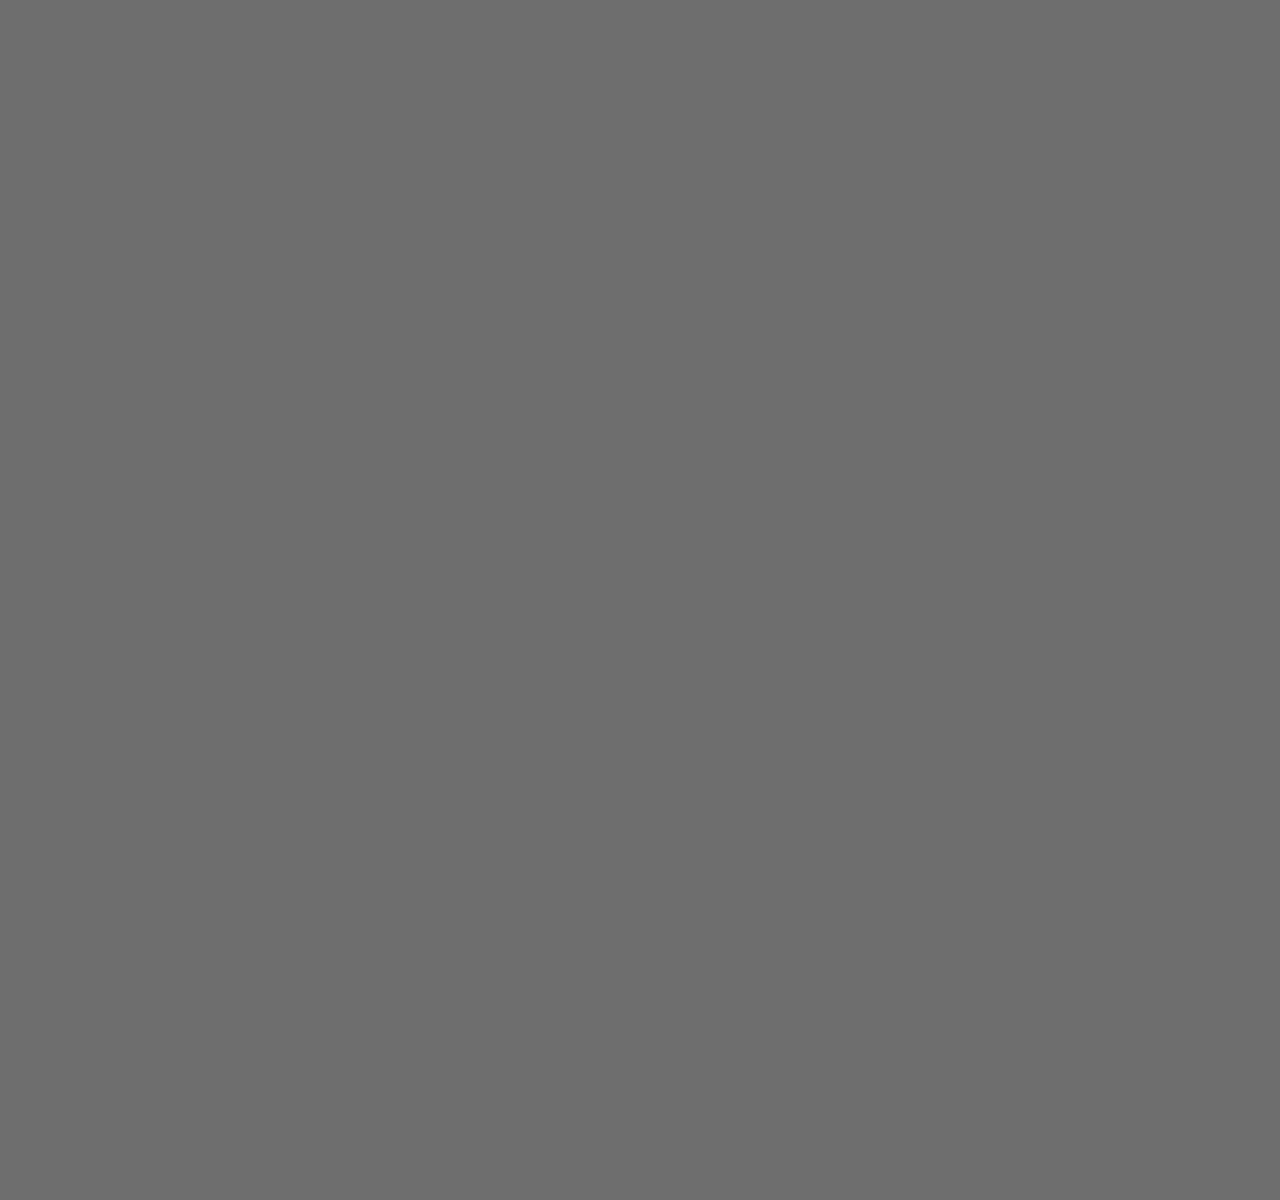
==== commit a95f0f11: "Tree Base and Branch Animations Wokring" ====
--- a/index.html
+++ b/index.html
@@ -769,226 +769,65 @@
 <div class="tree__wrapper">
     <div class="container__all">
         <div class="tree__artwork">
-            <div class="tree__polygon__base1"></div>
-            <div class="tree__polygon__base2"></div>
-            <div class="tree__polygon__base3"></div>
-            <div class="tree__polygon__base4"></div>
-            <div class="tree__polygon__base5"></div>
-            <div class="tree__polygon__base6"></div>
-            <div class="tree__polygon__base7"></div> 
-            <div class="tree__polygon__base8"></div>
-            <div class="tree__polygon__base9"></div>
-            <div class="tree__polygon__base10"></div>
-
-            <div class="tree__polygon__base11"></div>
-            <div class="tree__polygon__base12"></div>
-            <div class="tree__polygon__base13"></div>
-            <div class="tree__polygon__base14"></div>
-            <div class="tree__polygon__base15"></div>
-            <div class="tree__polygon__base16"></div>
-            <div class="tree__polygon__base17"></div>
-            <div class="tree__polygon__base18"></div>
-            <div class="tree__polygon__base19"></div>
-            <div class="tree__polygon__base20"></div>
-
-            <div class="tree__polygon__base21"></div>
-            <div class="tree__polygon__base22"></div>
-            <div class="tree__polygon__base23"></div>
-            <div class="tree__polygon__base24"></div>
-            <div class="tree__polygon__base25"></div>
-            <div class="tree__polygon__base26"></div>
-            <div class="tree__polygon__base27"></div>
-            <div class="tree__polygon__base28"></div>
-            <div class="tree__polygon__base29"></div>
-            <div class="tree__polygon__base30"></div>
-
-            <div class="tree__polygon__base31"></div>
-            <div class="tree__polygon__base32"></div>
-            <div class="tree__polygon__base33"></div>
-            <div class="tree__polygon__base34"></div>
-            <div class="tree__polygon__base35"></div>
-            <div class="tree__polygon__base36"></div>
-            <div class="tree__polygon__base37"></div>
-            <div class="tree__polygon__base38"></div>
-            <div class="tree__polygon__base39"></div>
-            <div class="tree__polygon__base40"></div>
-
-            <div class="tree__polygon__base41"></div>
-            <div class="tree__polygon__base42"></div>
-            <div class="tree__polygon__base43"></div>
-            <div class="tree__polygon__base44"></div>
-            <div class="tree__polygon__base45"></div>
-            <div class="tree__polygon__base46"></div>
-            <div class="tree__polygon__base47"></div>
-            <div class="tree__polygon__base48"></div>
-            <div class="tree__polygon__base49"></div>
-            <div class="tree__polygon__base50"></div>
-
-            <div class="tree__polygon__base51"></div>
-            <div class="tree__polygon__base52"></div>
-            <div class="tree__polygon__base53"></div>
-            <div class="tree__polygon__base54"></div>
-            <div class="tree__polygon__base55"></div>
-            <div class="tree__polygon__base56"></div>
-            <div class="tree__polygon__base57"></div>
-            <div class="tree__polygon__base58"></div>
-            <div class="tree__polygon__base59"></div>
-            <div class="tree__polygon__base60"></div>
-
-            <div class="tree__polygon__base61"></div>
-            <div class="tree__polygon__base62"></div>
-            <div class="tree__polygon__base63"></div>
-            <div class="tree__polygon__base64"></div>
-            <div class="tree__polygon__base65"></div>
-            <div class="tree__polygon__base66"></div>
-            <div class="tree__polygon__base67"></div>
-            <div class="tree__polygon__base68"></div>
-            <div class="tree__polygon__base69"></div>
-            <div class="tree__polygon__base70"></div>
-
-            <div class="tree__polygon__base71"></div>
-            <div class="tree__polygon__base72"></div>
-            <div class="tree__polygon__base73"></div>
-            <div class="tree__polygon__base74"></div>
-            <div class="tree__polygon__base75"></div>
-            <div class="tree__polygon__base76"></div>
-            <div class="tree__polygon__base77"></div>
-            <div class="tree__polygon__base78"></div>
-            <div class="tree__polygon__base79"></div>
-            <div class="tree__polygon__base80"></div>
-
-            <div class="tree__polygon__base81"></div>
-            <div class="tree__polygon__base82"></div>
-            <div class="tree__polygon__base83"></div>
-            <div class="tree__polygon__base84"></div>
-            <div class="tree__polygon__base85"></div>
-            <div class="tree__polygon__base86"></div>
-            <div class="tree__polygon__base87"></div>
-            <div class="tree__polygon__base88"></div>
-            <div class="tree__polygon__base89"></div>
-            <div class="tree__polygon__base90"></div>
-
-            <div class="tree__polygon__base91"></div>
-            <div class="tree__polygon__base92"></div>
-            <div class="tree__polygon__base93"></div>
-            <div class="tree__polygon__base94"></div>
-            <div class="tree__polygon__base95"></div>
-            <div class="tree__polygon__base96"></div>
-            <div class="tree__polygon__base97"></div>
-            <div class="tree__polygon__base98"></div>
-            <div class="tree__polygon__base99"></div>
-            <div class="tree__polygon__base100"></div>
-
-            <div class="tree__polygon__base101"></div>
-            <div class="tree__polygon__base102"></div>
-            <div class="tree__polygon__base103"></div>
-            <div class="tree__polygon__base104"></div>
-            <div class="tree__polygon__base105"></div>
-            <div class="tree__polygon__base106"></div>
-            <div class="tree__polygon__base107"></div>
-            <div class="tree__polygon__base108"></div>
-            <div class="tree__polygon__base109"></div>
-            <div class="tree__polygon__base110"></div>
-
-            <div class="tree__polygon__base111"></div>
-            <div class="tree__polygon__base112"></div>
-            <div class="tree__polygon__base113"></div>
-            <div class="tree__polygon__base114"></div>
-            <div class="tree__polygon__base115"></div>
-            <div class="tree__polygon__base116"></div>
-            <div class="tree__polygon__base117"></div>
-            <div class="tree__polygon__base118"></div>
-            <div class="tree__polygon__base119"></div>
-            <div class="tree__polygon__base120"></div>
-
-
-            <div class="tree__polygon__base121"></div>
-            <div class="tree__polygon__base122"></div>
-            <div class="tree__polygon__base123"></div>
-            <div class="tree__polygon__base124"></div>
-            <div class="tree__polygon__base125"></div>
-            <div class="tree__polygon__base126"></div>
-            <div class="tree__polygon__base127"></div>
-            <div class="tree__polygon__base128"></div>
-            <div class="tree__polygon__base129"></div>
-            <div class="tree__polygon__base130"></div>
-
-            <div class="tree__polygon__base131"></div>
-            <div class="tree__polygon__base132"></div>
-            <div class="tree__polygon__base133"></div>
-            <div class="tree__polygon__base134"></div>
-            <div class="tree__polygon__base135"></div>
-            <div class="tree__polygon__base136"></div>
-            <div class="tree__polygon__base137"></div>
-            <div class="tree__polygon__base138"></div>
-            <div class="tree__polygon__base139"></div>
-            <div class="tree__polygon__base140"></div>
-
-            <div class="tree__polygon__base141"></div>
-            <div class="tree__polygon__base142"></div>
-            <div class="tree__polygon__base143"></div>
-            <div class="tree__polygon__base144"></div>
-            <div class="tree__polygon__base145"></div>
-            <div class="tree__polygon__base146"></div>
-            <div class="tree__polygon__base147"></div>
-            <div class="tree__polygon__base148"></div>
-            <div class="tree__polygon__base149"></div>
-            <div class="tree__polygon__base150"></div>
-
-            <div class="tree__polygon__base151"></div>
-            <div class="tree__polygon__base152"></div>
-            <div class="tree__polygon__base153"></div>
-            <div class="tree__polygon__base154"></div>
-            <div class="tree__polygon__base155"></div>
-            <div class="tree__polygon__base156"></div>
-            <div class="tree__polygon__base157"></div>
-            <div class="tree__polygon__base158"></div>
-            <div class="tree__polygon__base159"></div>
-            <div class="tree__polygon__base160"></div>
-
-            <div class="tree__polygon__base161"></div>
-            <div class="tree__polygon__base162"></div>
-            <div class="tree__polygon__base163"></div>
-            <div class="tree__polygon__base164"></div>
-            <div class="tree__polygon__base165"></div>
-            <div class="tree__polygon__base166"></div>
-            <div class="tree__polygon__base167"></div>
-            <div class="tree__polygon__base168"></div>
-            <div class="tree__polygon__base169"></div>
-            <div class="tree__polygon__base170"></div>
-
-            <div class="tree__polygon__base171"></div>
-            <div class="tree__polygon__base172"></div>
-            <div class="tree__polygon__base173"></div>
-            <div class="tree__polygon__base174"></div>
-            <div class="tree__polygon__base175"></div>
-            <div class="tree__polygon__base176"></div>
-            <div class="tree__polygon__base177"></div>
-            <div class="tree__polygon__base178"></div>
-            <div class="tree__polygon__base179"></div>
-            <div class="tree__polygon__base180"></div>
-
-            <div class="tree__polygon__base181"></div>
-            <div class="tree__polygon__base182"></div>
-            <div class="tree__polygon__base183"></div>
-            <div class="tree__polygon__base184"></div>
-            <div class="tree__polygon__base185"></div>
-            <div class="tree__polygon__base186"></div>
-            <div class="tree__polygon__base187"></div>
-            <div class="tree__polygon__base188"></div>
-            <div class="tree__polygon__base189"></div>
-            <div class="tree__polygon__base190"></div>
-
-            <div class="tree__polygon__base191"></div>
-            <div class="tree__polygon__base192"></div>
-            <div class="tree__polygon__base193"></div>
-            <div class="tree__polygon__base194"></div>
-            <div class="tree__polygon__base195"></div>
-            <div class="tree__polygon__base196"></div>
-            <div class="tree__polygon__base197"></div>
-            <div class="tree__polygon__base198"></div>
-            <div class="tree__polygon__base199"></div>
-            <div class="tree__polygon__base200"></div>
+        <div class="tree__polygon__base0  tree_polygon tree__trigger"></div>
+        <div class="tree__polygon__base1  tree_polygon "></div>
+        <div class="tree__polygon__base2  tree_polygon"></div>
+        <div class="tree__polygon__base3  tree_polygon"></div>
+        <div class="tree__polygon__base4  tree_polygon"></div>
+        <div class="tree__polygon__base5  tree_polygon"></div>
+        <div class="tree__polygon__base6  tree_polygon"></div>
+        <div class="tree__polygon__base7  tree_polygon"></div> 
+        <div class="tree__polygon__base8  tree_polygon"></div>
+        <div class="tree__polygon__base9  tree_polygon"></div>
+        <div class="tree__polygon__base10  tree_polygon"></div>
+
+        <div class="tree__polygon__base11  tree_polygon"></div>
+        <div class="tree__polygon__base12  tree_polygon"></div>
+        <div class="tree__polygon__base13  tree_polygon"></div>
+        <div class="tree__polygon__base14  tree_polygon"></div>
+        <div class="tree__polygon__base15  tree_polygon"></div>
+        <div class="tree__polygon__base16  tree_polygon"></div>
+        <div class="tree__polygon__base17  tree_polygon"></div>
+        <div class="tree__polygon__base18  tree_polygon"></div>
+        <div class="tree__polygon__base19  tree_polygon"></div>
+        <div class="tree__polygon__base20  tree_polygon"></div>
+
+        <div class="tree__polygon__base21  tree_polygon"></div>
+        <div class="tree__polygon__base22  tree_polygon"></div>
+        <div class="tree__polygon__base23  tree_polygon"></div>
+        <div class="tree__polygon__base24  tree_polygon"></div>
+        <div class="tree__polygon__base25  tree_polygon"></div>
+        <div class="tree__polygon__base26  tree_polygon"></div>
+        <div class="tree__polygon__base27  tree_polygon"></div>
+        <div class="tree__polygon__base28  tree_polygon"></div>
+        <div class="tree__polygon__base29  tree_polygon"></div>
+        <div class="tree__polygon__base30  tree_polygon"></div>
+
+        <div class="tree__polygon__base31  tree_polygon"></div>
+        <div class="tree__polygon__base32  tree_polygon"></div>
+        <div class="tree__polygon__base33  tree_polygon"></div>
+        <div class="tree__polygon__base34  tree_polygon"></div>
+        <div class="tree__polygon__base35  tree_polygon"></div>
+        <div class="tree__polygon__base36  tree_polygon"></div>
+        <div class="tree__polygon__base37  tree_polygon"></div>
+        <div class="tree__polygon__base38  tree_polygon"></div>
+        <div class="tree__polygon__base39  tree_polygon"></div>
+        <div class="tree__polygon__base40  tree_polygon"></div>
+
+        <div class="tree__polygon__base41  tree_polygon"></div>
+        <div class="tree__polygon__base42  tree_polygon"></div>
+
+        <div class="branch__A0 tree_branch_A"></div>
+        <div class="branch__A1 tree_branch_A"></div>
+        <div class="branch__A2 tree_branch_A"></div>
+        <div class="branch__A3 tree_branch_A"></div>
+        <div class="branch__A4 tree_branch_A"></div>
+        <div class="branch__A5 tree_branch_A"></div>
+        <div class="branch__A6 tree_branch_A"></div>
+        <div class="branch__A7 tree_branch_A"></div>
+        <div class="branch__A8 tree_branch_A"></div>
+        <div class="branch__A9 tree_branch_A"></div>
+        <div class="branch__A10 tree_branch_A"></div>
         </div>
     </div>
 </div>
--- a/tree.css
+++ b/tree.css
@@ -1,32 +1,40 @@
 :root{
-    --b1: #b37947;
-    --b2: #DAA06D;
-    --b3: #e0c49a;
+    --b1: #c29961;
+    --b2: #caa46e;
+    --b3: #d3af7d;
+    --b4: #d6b689;
+    --b5: #d8bc95;
+    --growTime: 80ms;
 }
 .tree__wrapper{
     height: 100vh;
 }
 
-.tree__polygon__base1{
-    z-index: -1;
+.tree__polygon__base0{
+    opacity: 0;
+    z-index: 0;
     position: absolute;
     height: 100%;
     width: 100%;
     background-color: var(--b1);
-
-    animation-name: tbase1;
-    animation-duration: 100ms;
-    animation-fill-mode: forwards;
-}
-
-@keyframes tbase1 {
-    0%{
+}
+
+.tbase0{
+    animation-name: tbase0;
+    animation-duration: var(--growTime);
+    animation-fill-mode: forwards;
+}
+
+@keyframes tbase0 {
+    0%{
+    opacity: 1;
     clip-path: polygon(
         70.1% 98.0%,
         32.4% 98.1%,
         32.4% 98.1%
     );}
     100%{
+        opacity: 1;
         clip-path: polygon(
         70.1% 98.0%,
         32.4% 98.1%,
@@ -35,25 +43,22 @@
     }
 }
 
-
-
-.tree__polygon__base2{
-    z-index: -2;
+.tree__polygon__base1{
+    z-index: -1;
     opacity: 0;
     position: absolute;
     height: 100%;
     width: 100%;
     background-color: var(--b2);
-
-    animation-name: tbase2;
-    animation-duration: 100ms;
-    animation-fill-mode: forwards;
-    animation-delay: 100ms
-
-
-}
-
-@keyframes tbase2 {
+}
+
+.tbase1{
+    animation-name: tbase1;
+    animation-fill-mode: forwards;
+    animation-duration: var(--growTime);
+}
+
+@keyframes tbase1 {
     0%{
     opacity: 1;
     clip-path: polygon(
@@ -72,27 +77,22 @@
     }
 }
 
-.tree__polygon__base3{
-    z-index: -3;
+.tree__polygon__base2{
+    z-index: -2;
     opacity: 0;
     position: absolute;
     height: 100%;
     width: 100%;
     background-color: var(--b3);
-
-    animation-name: tbase3;
-    animation-duration: 100ms;
-    animation-fill-mode: forwards;
-    animation-delay: 200ms;
-
-    clip-path: polygon(
-        70.1% 98.0%,
-        37.8% 92.3%,
-        40.1% 88.9%
-    );
-}
-
-@keyframes tbase3 {
+}
+
+.tbase2{
+    animation-name: tbase2;
+    animation-fill-mode: forwards;
+    animation-duration: var(--growTime);
+}
+
+@keyframes tbase2 {
     0%{
     opacity: 1;
     clip-path: polygon(
@@ -109,4 +109,1302 @@
         40.1% 88.9%
     );
     }
+}
+
+.tree__polygon__base3{
+    z-index: -3;
+    opacity: 0;
+    position: absolute;
+    height: 100%;
+    width: 100%;
+    background-color: var(--b4);
+}
+
+.tbase3{
+    animation-name: tbase3;
+    animation-fill-mode: forwards;
+    animation-duration: var(--growTime);
+}
+
+@keyframes tbase3 {
+    0%{
+    opacity: 1;
+    clip-path: polygon(
+        70.1% 98.0%,
+        40.7% 89.3%,
+        40.7% 89.3%
+    );
+}
+    100%{
+        opacity: 1;
+        clip-path: polygon(
+        70.1% 98.0%,
+        40.7% 89.3%,
+        42.8% 86.5%
+    );
+    }
+}
+
+.tree__polygon__base4{
+    z-index: -4;
+    opacity: 0;
+    position: absolute;
+    height: 100%;
+    width: 100%;
+    background-color: var(--b5);
+}
+
+.tbase4{
+    animation-name: tbase4;
+    animation-fill-mode: forwards;
+    animation-duration: var(--growTime);
+}
+
+@keyframes tbase4 {
+    0%{
+    opacity: 1;
+    clip-path: polygon(
+        70.1% 98.0%,
+        70.1% 98.0%,
+        42.8% 86.5%
+    );
+}
+    100%{
+        opacity: 1;
+        clip-path: polygon(
+        69.1% 94.8%,
+        70.1% 98.0%,
+        42.8% 86.5%       
+    );
+    }
+}
+
+
+
+.tree__polygon__base5{
+    z-index: -5;
+    opacity: 0;
+    position: absolute;
+    height: 100%;
+    width: 100%;
+    background-color: var(--b1);
+}
+
+.tbase5{
+    animation-name: tbase5;
+    animation-fill-mode: forwards;
+    animation-duration: var(--growTime);
+}
+
+@keyframes tbase5 {
+    0%{
+    opacity: 1;
+    clip-path: polygon(
+        42.8% 86.5%,
+        68.5% 94.9%,
+        68.5% 94.9%
+    );
+}
+    100%{
+        opacity: 1;
+        clip-path: polygon(
+        42.8% 86.5%,
+        68.5% 94.9%,
+        66.8% 91.7%
+    );
+    }
+}
+
+.tree__polygon__base6{
+    z-index: -6;
+    opacity: 0;
+    position: absolute;
+    height: 100%;
+    width: 100%;
+    background-color: var(--b2);
+}
+
+.tbase6{
+    animation-name: tbase6;
+    animation-fill-mode: forwards;
+    animation-duration: var(--growTime);
+}
+
+@keyframes tbase6 {
+    0%{
+    opacity: 1;
+    clip-path: polygon(
+        42.8% 86.5%,
+        65.9% 91.7%,
+        65.9% 91.7%
+    );
+}
+    100%{
+        opacity: 1;
+        clip-path: polygon(
+        42.8% 86.5%,
+        65.9% 91.7%,
+        62.7% 88.2%
+    );
+    }
+}
+
+
+.tree__polygon__base7{
+    z-index: -7;
+    opacity: 0;
+    position: absolute;
+    height: 100%;
+    width: 100%;
+    background-color: var(--b3);
+}
+
+.tbase7{
+    animation-name: tbase7;
+    animation-fill-mode: forwards;
+    animation-duration: var(--growTime);
+}
+
+@keyframes tbase7 {
+    0%{
+    opacity: 1;
+    clip-path: polygon(
+        42.8% 86.5%,
+        62.2% 88.3%,
+        62.2% 88.3%
+    );
+}
+    100%{
+        opacity: 1;
+        clip-path: polygon(
+        42.8% 86.5%,
+        62.2% 88.3%,
+        60.2% 85.7%
+    );
+    }
+}
+
+.tree__polygon__base8{
+    z-index: -8;
+    opacity: 0;
+    position: absolute;
+    height: 100%;
+    width: 100%;
+    background-color: var(--b4);
+}
+
+.tbase8{
+    animation-name: tbase8;
+    animation-fill-mode: forwards;
+    animation-duration: var(--growTime);
+}
+
+@keyframes tbase8 {
+    0%{
+    opacity: 1;
+    clip-path: polygon(
+        42.8% 86.5%,
+        59.9% 85.8%,
+        59.9% 85.8%
+    );  }
+    100%{
+        opacity: 1;
+        clip-path: polygon(
+        42.8% 86.5%,
+        59.9% 85.8%,
+        58.5% 83.9%
+    );    }     }
+
+.tree__polygon__base9{
+    z-index: -9;
+    opacity: 0;
+    position: absolute;
+    height: 100%;
+    width: 100%;
+    background-color: var(--b5);
+}
+
+.tbase9{
+    animation-name: tbase9;
+    animation-fill-mode: forwards;
+    animation-duration: var(--growTime);
+}
+
+@keyframes tbase9 {
+    0%{
+    opacity: 1;
+    clip-path: polygon(
+        42.8% 86.5%,
+        42.8% 86.5%,
+        58.5% 83.9%
+    );  }
+    100%{
+        opacity: 1;
+        clip-path: polygon(
+        42.8% 86.5%,
+        41.9% 84.1%,
+        58.5% 83.9%
+    );    }     }
+
+.tree__polygon__base10{
+    z-index: -10;
+    opacity: 0;
+    position: absolute;
+    height: 100%;
+    width: 100%;
+    background-color: var(--b1);
+}
+
+.tbase10{
+    animation-name: tbase10;
+    animation-fill-mode: forwards;
+    animation-duration: var(--growTime);
+}
+
+@keyframes tbase10 {
+    0%{
+    opacity: 1;
+    clip-path: polygon(
+        42.8% 86.5%,
+        42.8% 86.5%,
+        58.5% 83.9%
+    );  }
+    100%{
+        opacity: 1;
+        clip-path: polygon(
+        42.6% 84.2%,
+        41.2% 81.5%,
+        58.5% 83.9%
+    );    }     }
+
+
+.tree__polygon__base11{
+    z-index: -11;
+    opacity: 0;
+    position: absolute;
+    height: 100%;
+    width: 100%;
+    background-color: var(--b2);
+}
+
+.tbase11{
+    animation-name: tbase11;
+    animation-fill-mode: forwards;
+    animation-duration: var(--growTime);
+}
+
+@keyframes tbase11 {
+    0%{
+    opacity: 1;
+    clip-path: polygon(
+        41.5% 81.7%,
+        41.5% 81.7%,
+        58.5% 83.9%
+    );  }
+    100%{
+        opacity: 1;
+        clip-path: polygon(
+        41.5% 81.7%,
+        40.0% 79.7%,
+        58.5% 83.9%
+    );    }     }
+
+
+.tree__polygon__base12{
+    z-index: -12;
+    opacity: 0;
+    position: absolute;
+    height: 100%;
+    width: 100%;
+    background-color: var(--b3);
+}
+
+.tbase12{
+    animation-name: tbase12;
+    animation-fill-mode: forwards;
+    animation-duration: var(--growTime);
+}
+
+@keyframes tbase12 {
+    0%{
+    opacity: 1;
+    clip-path: polygon(
+        40.5% 80.0%,
+        40.5% 80.0%,
+        58.5% 83.9%
+    );  }
+    100%{
+        opacity: 1;
+        clip-path: polygon(
+        40.5% 80.0%,
+        38.5% 77.5%,
+        58.5% 83.9%
+    );    }     }
+
+
+.tree__polygon__base13{
+    z-index: -13;
+    opacity: 0;
+    position: absolute;
+    height: 100%;
+    width: 100%;
+    background-color: var(--b4);
+}
+
+.tbase13{
+    animation-name: tbase13;
+    animation-fill-mode: forwards;
+    animation-duration: var(--growTime);
+}
+
+@keyframes tbase13 {
+    0%{
+    opacity: 1;
+    clip-path: polygon(
+        38.5% 77.5%,
+        58.5% 83.9%,
+        58.5% 83.9%
+    );  }
+    100%{
+        opacity: 1;
+        clip-path: polygon(
+        38.5% 77.5%,
+        59.6% 80.3%,
+        58.5% 83.9%
+    );    }     }
+
+.tree__polygon__base14{
+    z-index: -14;
+    opacity: 0;
+    position: absolute;
+    height: 100%;
+    width: 100%;
+    background-color: var(--b5);
+}
+
+.tbase14{
+    animation-name: tbase14;
+    animation-fill-mode: forwards;
+    animation-duration: var(--growTime);
+}
+
+@keyframes tbase14 {
+    0%{
+    opacity: 1;
+    clip-path: polygon(
+        38.5% 77.5%,
+        58.5% 83.9%,
+        58.5% 83.9%
+    );  }
+    100%{
+        opacity: 1;
+        clip-path: polygon(
+        38.5% 77.5%,
+        58.8% 80.4%,
+        57.7% 77.2%
+    );    }     }
+
+.tree__polygon__base15{
+    z-index: -15;
+    opacity: 0;
+    position: absolute;
+    height: 100%;
+    width: 100%;
+    background-color: var(--b1);
+}
+
+.tbase15{
+    animation-name: tbase15;
+    animation-fill-mode: forwards;
+    animation-duration: var(--growTime);
+}
+
+@keyframes tbase15 {
+    0%{
+    opacity: 1;
+    clip-path: polygon(
+        38.5% 77.5%,
+        57.2% 77.4%,
+        57.2% 77.4%
+    );  }
+    100%{
+        opacity: 1;
+        clip-path: polygon(
+        38.5% 77.5%,
+        57.2% 77.4%,
+        56.3% 74.9%
+    );    }     }
+
+.tree__polygon__base16{
+    z-index: -16;
+    opacity: 0;
+    position: absolute;
+    height: 100%;
+    width: 100%;
+    background-color: var(--b2);
+}
+
+.tbase16{
+    animation-name: tbase16;
+    animation-fill-mode: forwards;
+    animation-duration: var(--growTime);
+}
+
+@keyframes tbase16 {
+    0%{
+    opacity: 1;
+    clip-path: polygon(
+        38.5% 77.5%,
+        57.2% 77.4%,
+        57.2% 77.4%
+    );  }
+    100%{
+        opacity: 1;
+        clip-path: polygon(
+        38.5% 77.5%,
+        55.5% 75.2%,
+        54.4% 73.2%
+    );    }     }
+
+.tree__polygon__base17{
+    z-index: -17;
+    opacity: 0;
+    position: absolute;
+    height: 100%;
+    width: 100%;
+    background-color: var(--b3);
+}
+
+.tbase17{
+    animation-name: tbase17;
+    animation-fill-mode: forwards;
+    animation-duration: var(--growTime);
+}
+
+@keyframes tbase17 {
+    0%{
+    opacity: 1;
+    clip-path: polygon(
+        38.5% 77.5%,
+        54.1% 73.4%,
+        54.1% 73.4%
+    );  }
+    100%{
+        opacity: 1;
+        clip-path: polygon(
+        38.5% 77.5%,
+        54.1% 73.4%,
+        52.5% 71.1%
+    );    }     }
+
+.tree__polygon__base18{
+    z-index: -18;
+    opacity: 0;
+    position: absolute;
+    height: 100%;
+    width: 100%;
+    background-color: var(--b4);
+}
+
+.tbase18{
+    animation-name: tbase18;
+    animation-fill-mode: forwards;
+    animation-duration: var(--growTime);
+}
+
+@keyframes tbase18 {
+    0%{
+    opacity: 1;
+    clip-path: polygon(
+        38.5% 77.5%,
+        54.1% 73.4%,
+        54.1% 73.4%
+    );  }
+    100%{
+        opacity: 1;
+        clip-path: polygon(
+        38.5% 77.5%,
+        52.1% 71.4%,
+        49.7% 69.0%
+    );    }     }
+
+.tree__polygon__base19{
+    z-index: -19;
+    opacity: 0;
+    position: absolute;
+    height: 100%;
+    width: 100%;
+    background-color: var(--b5);
+}
+
+.tbase19{
+    animation-name: tbase19;
+    animation-fill-mode: forwards;
+    animation-duration: var(--growTime);
+}
+
+@keyframes tbase19 {
+    0%{
+    opacity: 1;
+    clip-path: polygon(
+        38.5% 77.5%,
+        49.4% 69.6%,
+        49.4% 69.6%
+    );  }
+    100%{
+        opacity: 1;
+        clip-path: polygon(
+        38.5% 77.5%,
+        49.4% 69.6%,
+        47.4% 67.2%
+    );    }     }
+
+.tree__polygon__base20{
+    z-index: -20;
+    opacity: 0;
+    position: absolute;
+    height: 100%;
+    width: 100%;
+    background-color: var(--b1);
+}
+
+.tbase20{
+    animation-name: tbase20;
+    animation-fill-mode: forwards;
+    animation-duration: var(--growTime);
+}
+
+@keyframes tbase20 {
+    0%{
+    opacity: 1;
+    clip-path: polygon(
+        38.5% 77.5%,
+        38.5% 77.5%,
+        47.4% 67.2%
+    );  }
+    100%{
+        opacity: 1;
+        clip-path: polygon(
+        38.5% 77.5%,
+        35.7% 75.6%,
+        47.4% 67.2%
+    );    }     }
+
+.tree__polygon__base21{
+    z-index: -21;
+    opacity: 0;
+    position: absolute;
+    height: 100%;
+    width: 100%;
+    background-color: var(--b3);
+}
+
+.tbase21{
+    animation-name: tbase21;
+    animation-fill-mode: forwards;
+    animation-duration: var(--growTime);
+}
+
+@keyframes tbase21 {
+    0%{
+    opacity: 1;
+    clip-path: polygon(
+        36.0% 75.6%,
+        36.0% 75.6%,
+        47.4% 67.2%
+    );  }
+    100%{
+        opacity: 1;
+        clip-path: polygon(
+        36.0% 75.6%,
+        33.9% 73.7%,
+        47.4% 67.2%
+    );    }     }
+
+.tree__polygon__base22{
+    z-index: -22;
+    opacity: 0;
+    position: absolute;
+    height: 100%;
+    width: 100%;
+    background-color: var(--b4);
+}
+
+.tbase22{
+    animation-name: tbase22;
+    animation-fill-mode: forwards;
+    animation-duration: var(--growTime);
+}
+
+@keyframes tbase22 {
+    0%{
+    opacity: 1;
+    clip-path: polygon(
+        34.3% 73.7%,
+        34.3% 73.7%,
+        47.4% 67.2%
+    );  }
+    100%{
+        opacity: 1;
+        clip-path: polygon(
+        34.3% 73.7%,
+        32.3% 71.9%,
+        47.4% 67.2%
+    );    }     }
+
+.tree__polygon__base23{
+    z-index: -23;
+    opacity: 0;
+    position: absolute;
+    height: 100%;
+    width: 100%;
+    background-color: var(--b5);
+}
+
+.tbase23{
+    animation-name: tbase23;
+    animation-fill-mode: forwards;
+    animation-duration: var(--growTime);
+}
+
+@keyframes tbase23 {
+    0%{
+    opacity: 1;
+    clip-path: polygon(
+        32.7% 71.9%,
+        32.7% 71.9%,
+        47.4% 67.2%
+    );  }
+    100%{
+        opacity: 1;
+        clip-path: polygon(
+        32.7% 71.9%,
+        30.4% 70.3%,
+        47.4% 67.2%
+    );    }     }
+
+.tree__polygon__base24{
+    z-index: -24;
+    opacity: 0;
+    position: absolute;
+    height: 100%;
+    width: 100%;
+    background-color: var(--b1);
+}
+
+.tbase24{
+    animation-name: tbase24;
+    animation-fill-mode: forwards;
+    animation-duration: var(--growTime);
+}
+
+@keyframes tbase24 {
+    0%{
+    opacity: 1;
+    clip-path: polygon(
+        30.7% 70.3%,
+        30.7% 70.3%,
+        47.4% 67.2%
+    );  }
+    100%{
+        opacity: 1;
+        clip-path: polygon(
+        30.7% 70.3%,
+        28.8% 68.7%,
+        47.4% 67.2%
+    );    }     }
+
+.tree__polygon__base25{
+    z-index: -25;
+    opacity: 0;
+    position: absolute;
+    height: 100%;
+    width: 100%;
+    background-color: var(--b2);
+}
+
+.tbase25{
+    animation-name: tbase25;
+    animation-fill-mode: forwards;
+    animation-duration: var(--growTime);
+}
+
+@keyframes tbase25 {
+    0%{
+    opacity: 1;
+    clip-path: polygon(
+        29.2% 68.8%,
+        29.2% 68.8%,
+        47.4% 67.2%
+    );  }
+    100%{
+        opacity: 1;
+        clip-path: polygon(
+        29.2% 68.8%,
+        27.4% 66.9%,
+        47.4% 67.2%
+    );    }     }
+
+.tree__polygon__base26{
+    z-index: -26;
+    opacity: 0;
+    position: absolute;
+    height: 100%;
+    width: 100%;
+    background-color: var(--b3);
+}
+
+.tbase26{
+    animation-name: tbase26;
+    animation-fill-mode: forwards;
+    animation-duration: var(--growTime);
+}
+
+@keyframes tbase26 {
+    0%{
+    opacity: 1;
+    clip-path: polygon(
+        27.6% 67.0%,
+        27.6% 67.0%,
+        47.4% 67.2%
+    );  }
+    100%{
+        opacity: 1;
+        clip-path: polygon(
+        27.6% 67.0%,
+        26.6% 65.4%,
+        47.4% 67.2%
+    );    }     }
+
+.tree__polygon__base27{
+    z-index: -27;
+    opacity: 0;
+    position: absolute;
+    height: 100%;
+    width: 100%;
+    background-color: var(--b4);
+}
+
+.tbase27{
+    animation-name: tbase27;
+    animation-fill-mode: forwards;
+    animation-duration: var(--growTime);
+}
+
+@keyframes tbase27 {
+    0%{
+    opacity: 1;
+    clip-path: polygon(
+        27.6% 67.0%,
+        27.6% 67.0%,
+        47.4% 67.2%
+    );  }
+    100%{
+        opacity: 1;
+        clip-path: polygon(
+        26.8% 65.5%,
+        25.6% 63.5%,
+        47.4% 67.2%
+    );    }     }
+
+.tree__polygon__base28{
+    z-index: -28;
+    opacity: 0;
+    position: absolute;
+    height: 100%;
+    width: 100%;
+    background-color: var(--b5);
+}
+
+.tbase28{
+    animation-name: tbase28;
+    animation-fill-mode: forwards;
+    animation-duration: var(--growTime);
+}
+
+@keyframes tbase28 {
+    0%{
+    opacity: 1;
+    clip-path: polygon(
+        25.8% 63.6%,
+        25.8% 63.6%,
+        47.4% 67.2%
+    );  }
+    100%{
+        opacity: 1;
+        clip-path: polygon(
+        25.8% 63.6%,
+        24.5% 61.3%,
+        47.4% 67.2%
+    );    }     }
+
+.tree__polygon__base29{
+    z-index: -29;
+    opacity: 0;
+    position: absolute;
+    height: 100%;
+    width: 100%;
+    background-color: var(--b1);
+}
+
+.tbase29{
+    animation-name: tbase29;
+    animation-fill-mode: forwards;
+    animation-duration: var(--growTime);
+}
+
+@keyframes tbase29 {
+    0%{
+    opacity: 1;
+    clip-path: polygon(
+        24.7% 61.5%,
+        24.7% 61.5%,
+        47.4% 67.2%
+    );  }
+    100%{
+        opacity: 1;
+        clip-path: polygon(
+        24.7% 61.5%,
+        23.5% 59.1%,
+        47.4% 67.2%
+    );    }     }
+
+.tree__polygon__base30{
+    z-index: -30;
+    opacity: 0;
+    position: absolute;
+    height: 100%;
+    width: 100%;
+    background-color: var(--b2);
+}
+
+.tbase30{
+    animation-name: tbase30;
+    animation-fill-mode: forwards;
+    animation-duration: var(--growTime);
+}
+
+@keyframes tbase30 {
+    0%{
+    opacity: 1;
+    clip-path: polygon(
+        23.9% 59.5%,
+        23.9% 59.5%,
+        47.4% 67.2%
+    );  }
+    100%{
+        opacity: 1;
+        clip-path: polygon(
+        23.9% 59.5%,
+        23.8% 57.1%,
+        47.4% 67.2%
+    );    }     }
+
+.tree__polygon__base31{
+    z-index: -31;
+    opacity: 0;
+    position: absolute;
+    height: 100%;
+    width: 100%;
+    background-color: var(--b3);
+}
+
+.tbase31{
+    animation-name: tbase31;
+    animation-fill-mode: forwards;
+    animation-duration: var(--growTime);
+}
+
+@keyframes tbase31 {
+    0%{
+    opacity: 1;
+    clip-path: polygon(
+        23.9% 57.2%,
+        23.9% 57.2%,
+        47.4% 67.2%
+    );  }
+    100%{
+        opacity: 1;
+        clip-path: polygon(
+        23.9% 57.2%,
+        24.8% 55.0%,
+        47.4% 67.2%
+    );    }     }
+
+.tree__polygon__base32{
+    z-index: -32;
+    opacity: 0;
+    position: absolute;
+    height: 100%;
+    width: 100%;
+    background-color: var(--b4);
+}
+
+.tbase32{
+    animation-name: tbase32;
+    animation-fill-mode: forwards;
+    animation-duration: var(--growTime);
+}
+
+@keyframes tbase32 {
+    0%{
+    opacity: 1;
+    clip-path: polygon(
+        23.9% 57.2%,
+        23.9% 57.2%,
+        47.4% 67.2%
+    );  }
+    100%{
+        opacity: 1;
+        clip-path: polygon(
+        24.9% 55.2%,
+        26.0% 53.7%,
+        47.4% 67.2%
+    );    }     }
+
+.tree__polygon__base33{
+    z-index: -33;
+    opacity: 0;
+    position: absolute;
+    height: 100%;
+    width: 100%;
+    background-color: var(--b5);
+}
+
+.tbase33{
+    animation-name: tbase33;
+    animation-fill-mode: forwards;
+    animation-duration: var(--growTime);
+}
+
+@keyframes tbase33 {
+    0%{
+    opacity: 1;
+    clip-path: polygon(
+        26.0% 53.7%,
+        47.4% 67.2%,
+        47.4% 67.2%
+    );  }
+    100%{
+        opacity: 1;
+        clip-path: polygon(
+        26.0% 53.7%,
+        47.4% 67.2%,
+        46.1% 63.6%
+    );    }     }
+
+.tree__polygon__base34{
+    z-index: -34;
+    opacity: 0;
+    position: absolute;
+    height: 100%;
+    width: 100%;
+    background-color: var(--b1);
+}
+
+.tbase34{
+    animation-name: tbase34;
+    animation-fill-mode: forwards;
+    animation-duration: var(--growTime);
+}
+
+@keyframes tbase34 {
+    0%{
+    opacity: 1;
+    clip-path: polygon(
+        26.0% 53.7%,
+        45.7% 64.0%,
+        45.7% 64.0%
+    );  }
+    100%{
+        opacity: 1;
+        clip-path: polygon(
+        26.0% 53.7%,
+        45.7% 64.0%,
+        45.2% 61.1%
+    );    }     }
+
+.tree__polygon__base35{
+    z-index: -35;
+    opacity: 0;
+    position: absolute;
+    height: 100%;
+    width: 100%;
+    background-color: var(--b2);
+}
+
+.tbase35{
+    animation-name: tbase35;
+    animation-fill-mode: forwards;
+    animation-duration: var(--growTime);
+}
+
+@keyframes tbase35 {
+    0%{
+    opacity: 1;
+    clip-path: polygon(
+        26.0% 53.7%,
+        44.8% 61.2%,
+        44.8% 61.2%
+    );  }
+    100%{
+        opacity: 1;
+        clip-path: polygon(
+        26.0% 53.7%,
+        44.8% 61.2%,
+        44.0% 58.6%
+    );    }     }
+
+.tree__polygon__base36{
+    z-index: -36;
+    opacity: 0;
+    position: absolute;
+    height: 100%;
+    width: 100%;
+    background-color: var(--b3);
+}
+
+.tbase36{
+    animation-name: tbase36;
+    animation-fill-mode: forwards;
+    animation-duration: var(--growTime);
+}
+
+@keyframes tbase36 {
+    0%{
+    opacity: 1;
+    clip-path: polygon(
+        26.0% 53.7%,
+        43.7% 58.6%,
+        43.7% 58.6%
+    );  }
+    100%{
+        opacity: 1;
+        clip-path: polygon(
+        26.0% 53.7%,
+        43.7% 58.6%,
+        42.2% 56.2%
+    );    }     }
+
+.tree__polygon__base37{
+    z-index: -37;
+    opacity: 0;
+    position: absolute;
+    height: 100%;
+    width: 100%;
+    background-color: var(--b4);
+}
+
+.tbase37{
+    animation-name: tbase37;
+    animation-fill-mode: forwards;
+    animation-duration: var(--growTime);
+}
+
+@keyframes tbase37 {
+    0%{
+    opacity: 1;
+    clip-path: polygon(
+        26.0% 53.7%,
+        42.3% 56.4%,
+        42.3% 56.4%
+    );  }
+    100%{
+        opacity: 1;
+        clip-path: polygon(
+        26.0% 53.7%,
+        42.3% 56.4%,
+        41.5% 54.4%
+    );    }     }
+
+
+.tree__polygon__base38{
+    z-index: -38;
+    opacity: 0;
+    position: absolute;
+    height: 100%;
+    width: 100%;
+    background-color: var(--b5);
+}
+
+.tbase38{
+    animation-name: tbase38;
+    animation-fill-mode: forwards;
+    animation-duration: var(--growTime);
+}
+
+@keyframes tbase38 {
+    0%{
+    opacity: 1;
+    clip-path: polygon(
+        41.5% 54.4%,
+        42.3% 56.4%,
+        41.5% 54.4%
+    );  }
+    100%{
+        opacity: 1;
+        clip-path: polygon(
+        46.9% 50.7%,
+        42.3% 56.4%,
+        41.5% 54.4%
+    );    }     }
+
+.tree__polygon__base39{
+    z-index: -39;
+    opacity: 0;
+    position: absolute;
+    height: 100%;
+    width: 100%;
+    background-color: var(--b1);
+}
+
+.tbase39{
+    animation-name: tbase39;
+    animation-fill-mode: forwards;
+    animation-duration: var(--growTime);
+}
+
+@keyframes tbase39 {
+    0%{
+    opacity: 1;
+    clip-path: polygon(
+        46.9% 50.7%,
+        42.3% 56.4%,
+        42.3% 56.4%
+    );  }
+    100%{
+        opacity: 1;
+        clip-path: polygon(
+        46.9% 50.7%,
+        42.3% 56.4%,
+        28.9% 53.8%
+    );    }     }
+
+.tree__polygon__base40{
+    z-index: -40;
+    opacity: 0;
+    position: absolute;
+    height: 100%;
+    width: 100%;
+    background-color: var(--b2);
+}
+
+.tbase40{
+    animation-name: tbase40;
+    animation-fill-mode: forwards;
+    animation-duration: var(--growTime);
+}
+
+@keyframes tbase40 {
+    0%{
+    opacity: 1;
+    clip-path: polygon(
+        46.9% 50.7%,
+        46.9% 50.7%,
+        28.9% 53.8%
+    );  }
+    100%{
+        opacity: 1;
+        clip-path: polygon(
+        46.9% 50.7%,
+        45.8% 47.9%,
+        28.9% 53.8%
+    );    }     }
+
+.tree__polygon__base41{
+    z-index: -41;
+    opacity: 0;
+    position: absolute;
+    height: 100%;
+    width: 100%;
+    background-color: var(--b3);
+}
+
+.tbase41{
+    animation-name: tbase41;
+    animation-fill-mode: forwards;
+    animation-duration: var(--growTime);
+}
+
+@keyframes tbase41 {
+    0%{
+    opacity: 1;
+    clip-path: polygon(
+        43.3% 49.0%,
+        43.3% 49.0%,
+        28.9% 53.8%
+    );  }
+    100%{
+        opacity: 1;
+        clip-path: polygon(
+        43.3% 49.0%,
+        42.2% 45.7%,
+        28.9% 53.8%
+    );    }     }
+
+.tree__polygon__base42{
+    z-index: -42;
+    opacity: 0;
+    position: absolute;
+    height: 100%;
+    width: 100%;
+    background-color: var(--b4);
+}
+
+.tbase42{
+    animation-name: tbase42;
+    animation-fill-mode: forwards;
+    animation-duration: var(--growTime);
+}
+
+@keyframes tbase42 {
+    0%{
+    opacity: 1;
+    clip-path: polygon(
+        42.1% 46.1%,
+        42.1% 46.1%,
+        28.9% 53.8%
+    );  }
+    100%{
+        opacity: 1;
+        clip-path: polygon(
+        42.1% 46.1%,
+        40.1% 42.2%,
+        28.9% 53.8%
+    );    }     }
+
+    /* Tree Branch Animations */
+
+.branch__A0{
+    z-index: -44;
+    opacity: 0;
+    position: absolute;
+    height: 100%;
+    width: 100%;
+    background-color: var(--b5);   
+}
+
+.tbranchA_0{
+    animation-name: tbranchA_0;
+    animation-fill-mode: forwards;
+    animation-duration: 500ms;
+}
+
+@keyframes tbranchA_0{
+    0%{
+        opacity: 1;
+        clip-path: polygon(
+        40.2% 42.2%,
+        40.2% 42.2%,
+        34.8% 48.0%
+        );
+    }
+    100%{
+        opacity: 1;
+        clip-path: polygon(
+        40.2% 42.2%,
+        36.6% 37.2%,
+        34.8% 48.0%
+        );
+    }
 }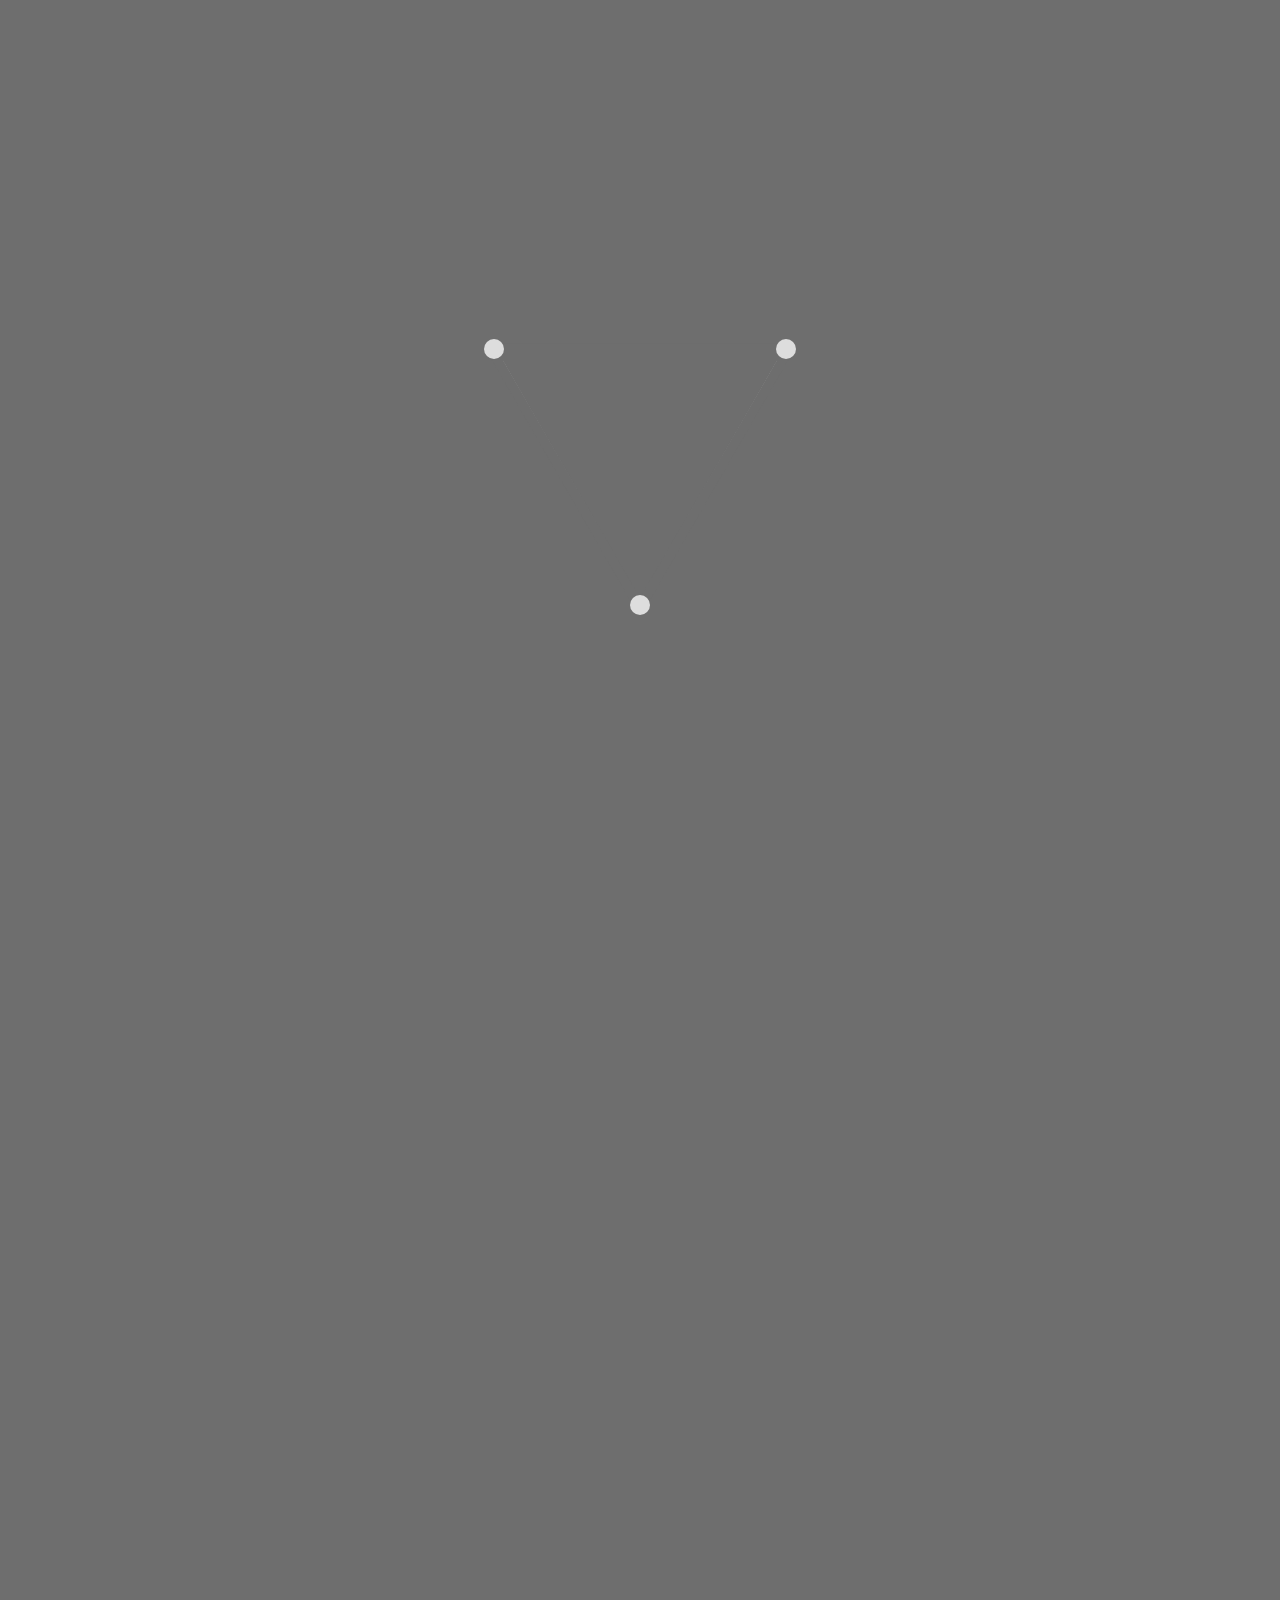
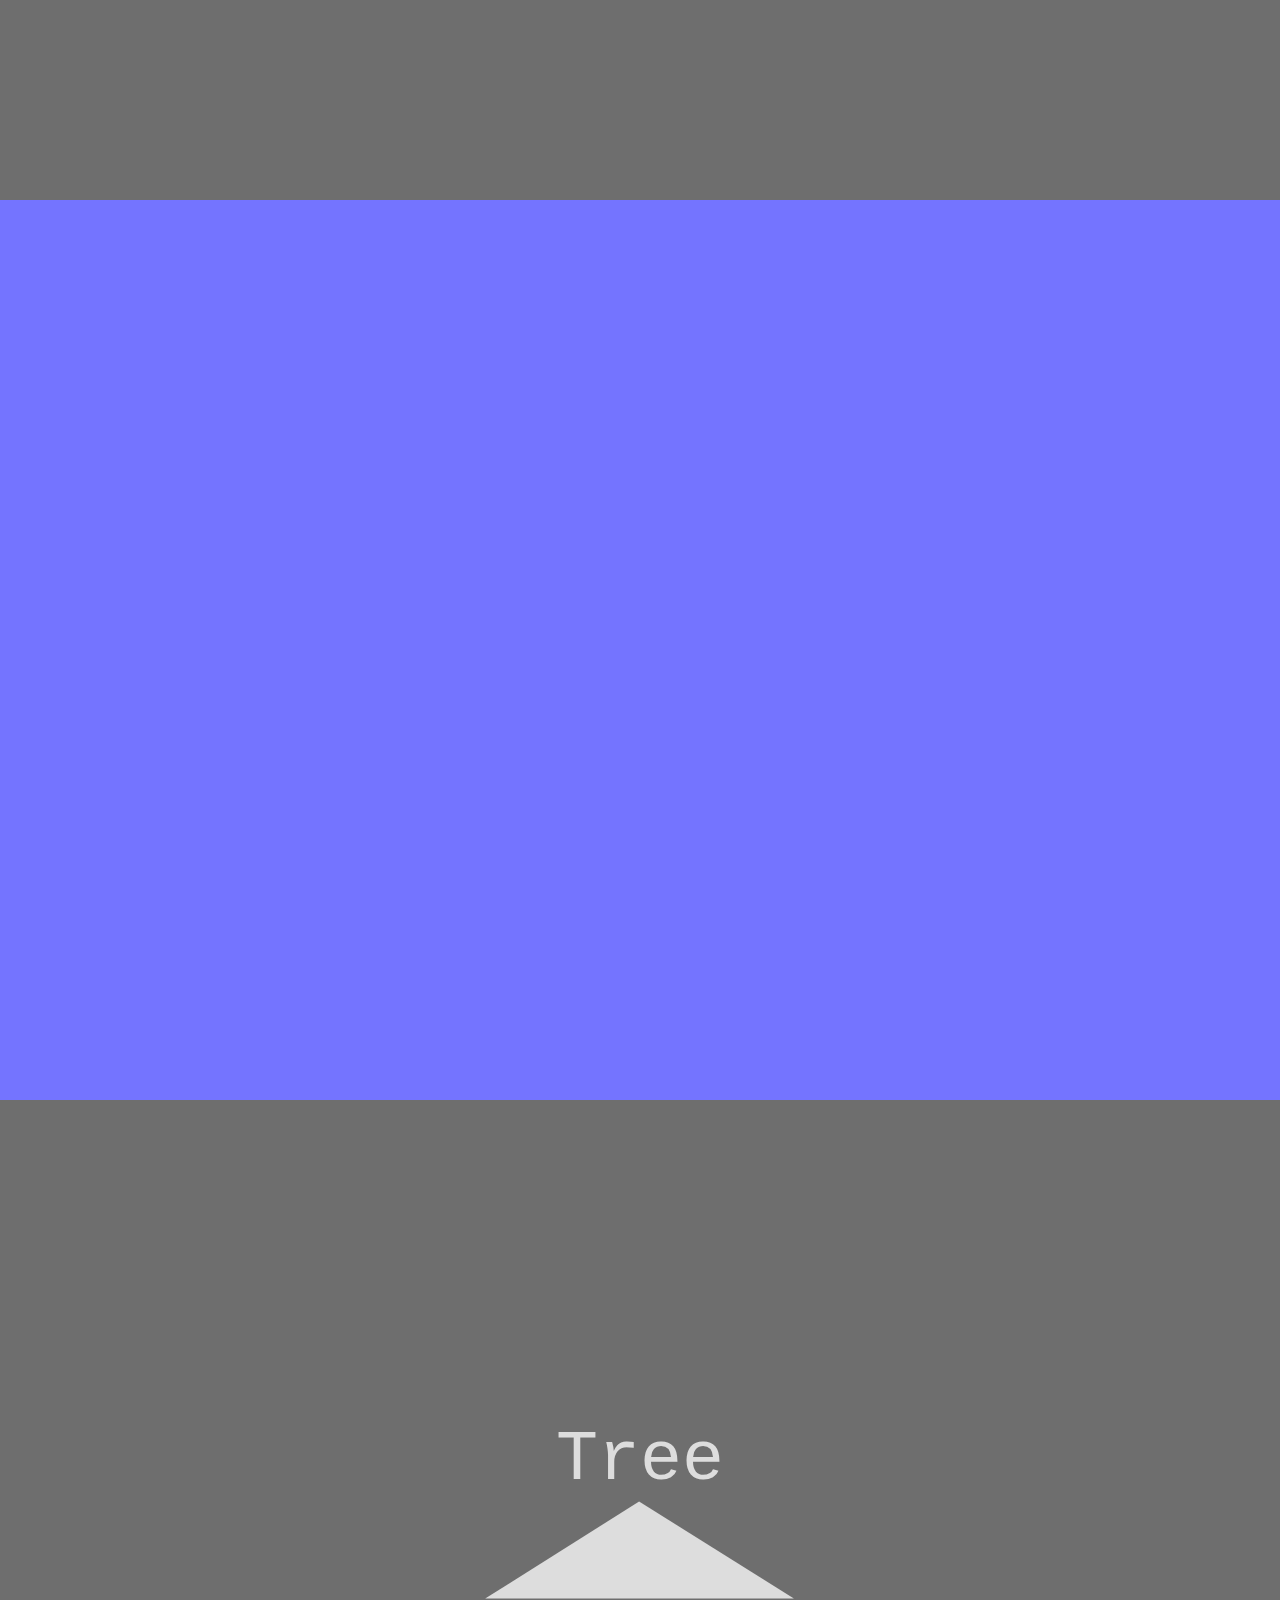
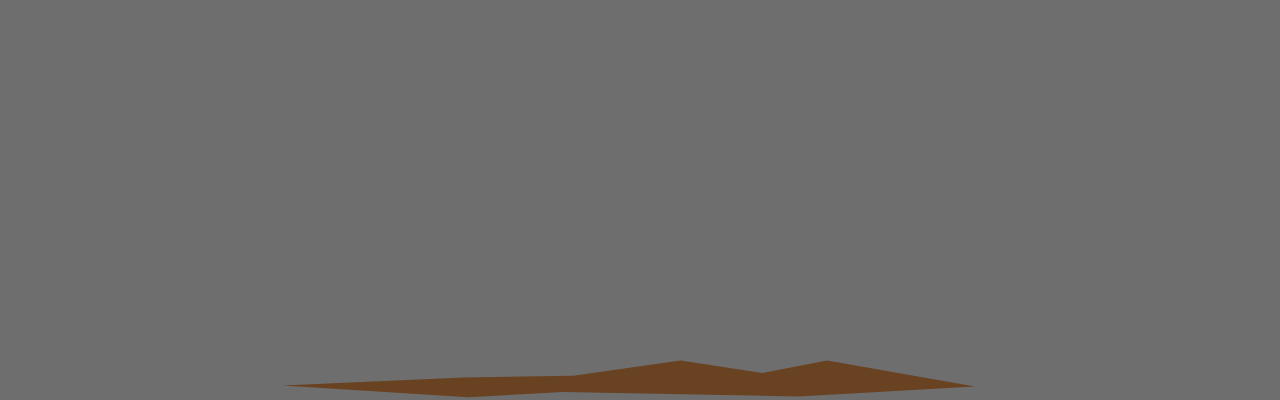
==== commit c809db00: "Finished Tree Animation The project is mostly done at this point. I still have to come up with uniqu" ====
--- a/index.html
+++ b/index.html
@@ -13,7 +13,7 @@
 
 <!-- Hero Section -->
 
-<!-- 
+
 <div class="hero__hide">
     <div class="hero__section">
 
@@ -35,11 +35,11 @@
         <div class="hero__section__triangle__fill"></div>
     </div>
 </div>
--->
+
 
 <!-- Vi Section -->
 
-<!--
+
 <div class="wrapper__Vi">
 
 <div class="container__Vi">
@@ -326,20 +326,14 @@
     <div class="viPolygon polygon249"></div>
     </div>
 </div>
--->
+
 
 <!-- Zenitsu Section -->
 
-<!--
+
 <div class="zenitsu__wrapper">
     <div class="container__all">
-
-        <ul class="zDescription">
-            <li>Zenitsu</li>
-            <li>Demon Slayer</li>
-            <li>Polygons: </li>
-        </ul>
-        
+       
         <div class="zenitsu_cover_on"></div>    
 
         <div class="zenitsu__character">
@@ -762,72 +756,130 @@
         <div class="zenitsu__outline__11 zenitsu__line"></div>
     </div>
 </div>
--->
+
 
 <!-- Tree Section -->
 
 <div class="tree__wrapper">
     <div class="container__all">
         <div class="tree__artwork">
-        <div class="tree__polygon__base0  tree_polygon tree__trigger"></div>
-        <div class="tree__polygon__base1  tree_polygon "></div>
-        <div class="tree__polygon__base2  tree_polygon"></div>
-        <div class="tree__polygon__base3  tree_polygon"></div>
-        <div class="tree__polygon__base4  tree_polygon"></div>
-        <div class="tree__polygon__base5  tree_polygon"></div>
-        <div class="tree__polygon__base6  tree_polygon"></div>
-        <div class="tree__polygon__base7  tree_polygon"></div> 
-        <div class="tree__polygon__base8  tree_polygon"></div>
-        <div class="tree__polygon__base9  tree_polygon"></div>
-        <div class="tree__polygon__base10  tree_polygon"></div>
-
-        <div class="tree__polygon__base11  tree_polygon"></div>
-        <div class="tree__polygon__base12  tree_polygon"></div>
-        <div class="tree__polygon__base13  tree_polygon"></div>
-        <div class="tree__polygon__base14  tree_polygon"></div>
-        <div class="tree__polygon__base15  tree_polygon"></div>
-        <div class="tree__polygon__base16  tree_polygon"></div>
-        <div class="tree__polygon__base17  tree_polygon"></div>
-        <div class="tree__polygon__base18  tree_polygon"></div>
-        <div class="tree__polygon__base19  tree_polygon"></div>
-        <div class="tree__polygon__base20  tree_polygon"></div>
-
-        <div class="tree__polygon__base21  tree_polygon"></div>
-        <div class="tree__polygon__base22  tree_polygon"></div>
-        <div class="tree__polygon__base23  tree_polygon"></div>
-        <div class="tree__polygon__base24  tree_polygon"></div>
-        <div class="tree__polygon__base25  tree_polygon"></div>
-        <div class="tree__polygon__base26  tree_polygon"></div>
-        <div class="tree__polygon__base27  tree_polygon"></div>
-        <div class="tree__polygon__base28  tree_polygon"></div>
-        <div class="tree__polygon__base29  tree_polygon"></div>
-        <div class="tree__polygon__base30  tree_polygon"></div>
-
-        <div class="tree__polygon__base31  tree_polygon"></div>
-        <div class="tree__polygon__base32  tree_polygon"></div>
-        <div class="tree__polygon__base33  tree_polygon"></div>
-        <div class="tree__polygon__base34  tree_polygon"></div>
-        <div class="tree__polygon__base35  tree_polygon"></div>
-        <div class="tree__polygon__base36  tree_polygon"></div>
-        <div class="tree__polygon__base37  tree_polygon"></div>
-        <div class="tree__polygon__base38  tree_polygon"></div>
-        <div class="tree__polygon__base39  tree_polygon"></div>
-        <div class="tree__polygon__base40  tree_polygon"></div>
-
-        <div class="tree__polygon__base41  tree_polygon"></div>
-        <div class="tree__polygon__base42  tree_polygon"></div>
-
-        <div class="branch__A0 tree_branch_A"></div>
-        <div class="branch__A1 tree_branch_A"></div>
-        <div class="branch__A2 tree_branch_A"></div>
-        <div class="branch__A3 tree_branch_A"></div>
-        <div class="branch__A4 tree_branch_A"></div>
-        <div class="branch__A5 tree_branch_A"></div>
-        <div class="branch__A6 tree_branch_A"></div>
-        <div class="branch__A7 tree_branch_A"></div>
-        <div class="branch__A8 tree_branch_A"></div>
-        <div class="branch__A9 tree_branch_A"></div>
-        <div class="branch__A10 tree_branch_A"></div>
+            <div class="tree__trigger"></div>
+
+            <div id="tree__title__polygon"></div>
+            <div class="tree__title__background"></div>
+            <div id="tree__title__text">Tree</div>
+
+            <div class="rdrop0 rain"></div>
+            <div class="rdrop1 rain"></div>
+            <div class="rdrop2 rain"></div>
+            <div class="rdrop3 rain"></div>
+
+            <div class="ground"></div>
+
+            <div class="tree__polygon__base0  tree_polygon"></div>
+            <div class="tree__polygon__base1  tree_polygon"></div>
+            <div class="tree__polygon__base2  tree_polygon"></div>
+            <div class="tree__polygon__base3  tree_polygon"></div>
+            <div class="tree__polygon__base4  tree_polygon"></div>
+            <div class="tree__polygon__base5  tree_polygon"></div>
+            <div class="tree__polygon__base6  tree_polygon"></div>
+            <div class="tree__polygon__base7  tree_polygon"></div> 
+            <div class="tree__polygon__base8  tree_polygon"></div>
+            <div class="tree__polygon__base9  tree_polygon"></div>
+            <div class="tree__polygon__base10  tree_polygon"></div>
+
+            <div class="tree__polygon__base11  tree_polygon"></div>
+            <div class="tree__polygon__base12  tree_polygon"></div>
+            <div class="tree__polygon__base13  tree_polygon"></div>
+            <div class="tree__polygon__base14  tree_polygon"></div>
+            <div class="tree__polygon__base15  tree_polygon"></div>
+            <div class="tree__polygon__base16  tree_polygon"></div>
+            <div class="tree__polygon__base17  tree_polygon"></div>
+            <div class="tree__polygon__base18  tree_polygon"></div>
+            <div class="tree__polygon__base19  tree_polygon"></div>
+            <div class="tree__polygon__base20  tree_polygon"></div>
+
+            <div class="tree__polygon__base21  tree_polygon"></div>
+            <div class="tree__polygon__base22  tree_polygon"></div>
+            <div class="tree__polygon__base23  tree_polygon"></div>
+            <div class="tree__polygon__base24  tree_polygon"></div>
+            <div class="tree__polygon__base25  tree_polygon"></div>
+            <div class="tree__polygon__base26  tree_polygon"></div>
+            <div class="tree__polygon__base27  tree_polygon"></div>
+            <div class="tree__polygon__base28  tree_polygon"></div>
+            <div class="tree__polygon__base29  tree_polygon"></div>
+            <div class="tree__polygon__base30  tree_polygon"></div>
+
+            <div class="tree__polygon__base31  tree_polygon"></div>
+            <div class="tree__polygon__base32  tree_polygon"></div>
+            <div class="tree__polygon__base33  tree_polygon"></div>
+            <div class="tree__polygon__base34  tree_polygon"></div>
+            <div class="tree__polygon__base35  tree_polygon"></div>
+            <div class="tree__polygon__base36  tree_polygon"></div>
+            <div class="tree__polygon__base37  tree_polygon"></div>
+            <div class="tree__polygon__base38  tree_polygon"></div>
+            <div class="tree__polygon__base39  tree_polygon"></div>
+            <div class="tree__polygon__base40  tree_polygon"></div>
+
+            <div class="tree__polygon__base41  tree_polygon"></div>
+            <div class="tree__polygon__base42  tree_polygon"></div>
+
+            <div class="branch__A0 tree_branch_A"></div>
+            <div class="branch__A1 tree_branch_A"></div>
+            <div class="branch__A2 tree_branch_A"></div>
+            <div class="branch__A3 tree_branch_A"></div>
+            <div class="branch__A4 tree_branch_A"></div>
+            <div class="branch__A5 tree_branch_A"></div>
+            <div class="branch__A6 tree_branch_A"></div>
+            <div class="branch__A7 tree_branch_A"></div>
+            <div class="branch__A8 tree_branch_A"></div>
+            <div class="branch__A9 tree_branch_A"></div>
+            
+            <div class="branch__B0 tree_branch_B"></div>
+            <div class="branch__B1 tree_branch_B"></div>
+            <div class="branch__B2 tree_branch_B"></div>
+            <div class="branch__B3 tree_branch_B"></div>
+            <div class="branch__B4 tree_branch_B"></div>
+            <div class="branch__B5 tree_branch_B"></div>
+            <div class="branch__B6 tree_branch_B"></div>
+            <div class="branch__B7 tree_branch_B"></div>
+            <div class="branch__B8 tree_branch_B"></div>
+            <div class="branch__B9 tree_branch_B"></div>
+            <div class="branch__B10 tree_branch_B"></div>
+            
+            <div class="branch__C0 tree_branch_C"></div>
+            <div class="branch__C1 tree_branch_C"></div>
+            <div class="branch__C2 tree_branch_C"></div>
+            <div class="branch__C3 tree_branch_C"></div>
+            <div class="branch__C4 tree_branch_C"></div>
+            <div class="branch__C5 tree_branch_C"></div>
+            <div class="branch__C6 tree_branch_C"></div>
+
+            <div class="branch__D0 tree_branch_D"></div>
+            <div class="branch__D1 tree_branch_D"></div>
+            <div class="branch__D2 tree_branch_D"></div>
+            <div class="branch__D3 tree_branch_D"></div>
+            <div class="branch__D4 tree_branch_D"></div>
+            <div class="branch__D5 tree_branch_D"></div>
+            <div class="branch__D6 tree_branch_D"></div>
+            <div class="branch__D7 tree_branch_D"></div>
+            <div class="branch__D8 tree_branch_D"></div>
+            <div class="branch__D9 tree_branch_D"></div>
+            <div class="branch__D10 tree_branch_D"></div>
+            <div class="branch__D11 tree_branch_D"></div>
+            <div class="branch__D12 tree_branch_D"></div>
+
+            <div class="leaves__0 leaves_polygon"></div>
+            <div class="leaves__1 leaves_polygon"></div>
+            <div class="leaves__2 leaves_polygon"></div>
+            <div class="leaves__3 leaves_polygon"></div>
+            <div class="leaves__4 leaves_polygon"></div>
+            <div class="leaves__5 leaves_polygon"></div>
+            <div class="leaves__6 leaves_polygon"></div>
+            <div class="leaves__7 leaves_polygon"></div>
+            <div class="leaves__8 leaves_polygon"></div>
+            <div class="leaves__9 leaves_polygon"></div>
+            <div class="leaves__10 leaves_polygon"></div>
         </div>
     </div>
 </div>
--- a/vi.css
+++ b/vi.css
@@ -6,11 +6,12 @@
 
 :root {
     --white: #dddddd;
+    --bgcolor: #6e6e6e;
 }
 
 body{
     width: 100vw;
-    background-color: #6e6e6e;
+    background-color: var(--bgcolor);
     overflow-x: hidden;
 }
 
@@ -19,12 +20,12 @@
         width: 100vw;
         height: 100vh;
         overflow: hidden;        
-    }
+}
 
 
 
 .hero__section{
-    background-color: #6e6e6e;
+    background-color: var(--bgcolor);
     position: relative;
     transform: translate(-50%, -10%);
     left: 50%; 
@@ -530,14 +531,19 @@
 .container__all{
     position: relative;
     margin: 0px auto 0px auto;
+    width: 100vh;
+    height: 100vh;
     max-width: 1200px;
     max-height: 1200px;
-/* Use this container for all artworks other than
-Vi. Using a 1000x1000 pixel grid makes it easier
-to position the % values for the polygons. Keep Vi's
-container because it was based on a 1000x880 grid. */
-}
-
+    top: 50%;
+    transform: translateY(-50%);
+}
+
+@media all and (max-width: 1200px){
+.container__all{
+    width: 100vw;
+    height: 100vw;
+}   }
 
 .viDescriptoin__Fade{
     animation: viFade;
--- a/zenitsu.css
+++ b/zenitsu.css
@@ -1,23 +1,7 @@
 .zenitsu__wrapper{
     height: 100vh;
-    /* background-color: rgb(116, 116, 255); */
-}
-
-.container__all{
-    width: 100vh;
-    height: 100vh;
-}
-
-
-@media all and (max-width: 1400px){
-
-
-.container__all{
-    width: 100vw;
-    height: 100vw;
-}
-}
-
+    background-color: rgb(116, 116, 255);
+}
 
 
 .zpolygon1{
--- a/tree.css
+++ b/tree.css
@@ -4,12 +4,340 @@
     --b3: #d3af7d;
     --b4: #d6b689;
     --b5: #d8bc95;
-    --growTime: 80ms;
+    --growTime: 2800ms;
+
+    --bATime: 1000ms;
+    --leafTime: 1600ms;
 }
 .tree__wrapper{
     height: 100vh;
 }
 
+#tree__title__polygon{
+    opacity: 1;
+    z-index: 0;
+    position: absolute;
+    height: 100%;
+    width: 100%;
+    background-color: var(--white);
+    clip-path: polygon(
+        49.9% 44.6%,
+        67.1% 55.4%,
+        32.8% 55.4%
+    );
+}
+
+.tree__title__background{
+    opacity: 1;
+    z-index:-100;
+    position: absolute;
+    height: 100%;
+    width: 100%;
+    background-color: var(--bgcolor);
+    clip-path: polygon(
+        32.6% 55.2%,
+        67.3% 55.2%,
+        67.3% 78.2%,
+        32.6% 78.2%
+    );
+}
+
+#tree__title__text{
+    opacity: 1;
+    z-index: -110;
+    position: absolute;
+    color: var(--white);
+    left: 50%;
+    top: 40%;
+    transform: translate(-50%, -50%);
+    font-size: 70px;
+    font-family: monospace;
+}
+
+.tree__title__moveDown{
+    animation-name: treeMoveDown;
+    animation-duration: 1200ms;
+    animation-fill-mode: forwards;
+    animation-timing-function: ease-in;
+}
+
+@keyframes treeMoveDown{
+    0%{
+        top: 40%;
+    }
+    20%{
+        top: 40%;
+    }
+    50%{
+        top: 38%;
+    }
+    100%{
+        top:60%
+    }
+}
+
+.rdrop0{
+    opacity: 0;
+    z-index: 0;
+    position: absolute;
+    height: 100%;
+    width: 100%;
+    background-color: rgb(129, 160, 216);
+}
+
+.rainAnimate0{
+    animation-name: rainAnimate0;
+    animation-duration: 400ms;
+    animation-iteration-count: 2;
+    animation-timing-function: ease-in;
+    animation-fill-mode: forwards;
+}
+
+@keyframes rainAnimate0 {
+    0%{
+        opacity: 1;
+        clip-path: polygon(
+        36.2% 54.5%,
+        36.2% 54.5%,
+
+        36.6% 54.5%,
+        36.6% 54.5%
+        );
+    }
+
+    50%{
+        opacity: 1;
+        clip-path: polygon(
+        36.2% 74.5%,
+        36.2% 97.7%,
+
+        36.6% 97.7%,
+        36.6% 74.5%
+        );
+    }
+
+    100%{
+        opacity: 1;
+        clip-path: polygon(
+        36.2% 97.7%,
+        36.2% 97.7%,
+
+        36.6% 97.7%,
+        36.6% 97.7%
+        );
+    }
+}
+
+
+.rdrop1{
+    opacity: 0;
+    z-index: 0;
+    position: absolute;
+    height: 100%;
+    width: 100%;
+    background-color: rgb(129, 160, 216);
+}
+
+.rainAnimate1{
+    animation-name: rainAnimate1;
+    animation-duration: 400ms;
+    animation-iteration-count: 2;
+    animation-timing-function: ease-in;
+    animation-fill-mode: forwards;
+}
+
+@keyframes rainAnimate1 {
+    0%{
+        opacity: 1;
+        clip-path: polygon(
+        46.2% 54.5%,
+        46.2% 54.5%,
+
+        46.6% 54.5%,
+        46.6% 54.5%
+        );
+    }
+
+    50%{
+        opacity: 1;
+        clip-path: polygon(
+        46.2% 74.5%,
+        46.2% 97.7%,
+
+        46.6% 97.7%,
+        46.6% 74.5%
+        );
+    }
+
+    100%{
+        opacity: 1;
+        clip-path: polygon(
+        46.2% 97.7%,
+        46.2% 97.7%,
+
+        46.6% 97.7%,
+        46.6% 97.7%
+        );
+    }
+}
+
+.rdrop2{
+    opacity: 0;
+    z-index: 0;
+    position: absolute;
+    height: 100%;
+    width: 100%;
+    background-color: rgb(129, 160, 216);
+}
+
+.rainAnimate2{
+    animation-name: rainAnimate2;
+    animation-duration: 400ms;
+    animation-iteration-count: 2;
+    animation-timing-function: ease-in;
+    animation-fill-mode: forwards;
+}
+
+@keyframes rainAnimate2 {
+    0%{
+        opacity: 1;
+        clip-path: polygon(
+        64.2% 54.5%,
+        64.2% 54.5%,
+
+        64.6% 54.5%,
+        64.6% 54.5%
+        );
+    }
+
+    50%{
+        opacity: 1;
+        clip-path: polygon(
+        64.2% 74.5%,
+        64.2% 97.7%,
+
+        64.6% 97.7%,
+        64.6% 74.5%
+        );
+    }
+
+    100%{
+        opacity: 1;
+        clip-path: polygon(
+        64.2% 97.7%,
+        64.2% 97.7%,
+
+        64.6% 97.7%,
+        64.6% 97.7%
+        );
+    }
+}
+
+.rdrop3{
+    opacity: 0;
+    z-index: 0;
+    position: absolute;
+    height: 100%;
+    width: 100%;
+    background-color: rgb(129, 160, 216);
+}
+
+.rainAnimate3{
+    animation-name: rainAnimate3;
+    animation-duration: 400ms;
+    animation-iteration-count: 2;
+    animation-timing-function: ease-in;
+    animation-fill-mode: forwards;
+}
+
+@keyframes rainAnimate3 {
+    0%{
+        opacity: 1;
+        clip-path: polygon(
+        54.2% 54.5%,
+        54.2% 54.5%,
+
+        54.6% 54.5%,
+        54.6% 54.5%
+        );
+    }
+
+    50%{
+        opacity: 1;
+        clip-path: polygon(
+        54.2% 74.5%,
+        54.2% 97.7%,
+
+        54.6% 97.7%,
+        54.6% 74.5%
+        );
+    }
+
+    100%{
+        opacity: 1;
+        clip-path: polygon(
+        54.2% 97.7%,
+        54.2% 97.7%,
+
+        54.6% 97.7%,
+        54.6% 97.7%
+        );
+    }
+}
+
+.rainOff{
+    animation-name: rainOff;
+    animation-duration: 500ms;
+    animation-fill-mode: forwards;
+}
+
+@keyframes rainOff {
+    0%{
+        opacity: 1;
+    }
+    100%{
+        opacity: 0;
+    }
+}
+
+
+@media all and (max-width: 700px){
+    #tree__title__text{
+        font-size: 30px;
+    }
+}
+
+.ground{
+    z-index: -200;
+    position: absolute;
+    height: 100%;
+    width: 100%;
+    background-color: rgb(105, 66, 33);
+    clip-path: polygon(
+        10.3% 98.4%,
+        30.9% 99.7%,
+        41.4% 99.1%,
+        67.6% 99.6%,
+        87.2% 98.5%,
+        70.8% 95.6%,
+        63.6% 97.0%,
+        54.5% 95.6%,
+        42.6% 97.3%,
+        30.4% 97.5%
+    );
+}
+.tree__trigger{
+    position: absolute;
+    z-index: 500;
+    height: 100%;
+    width: 100%;
+    background-color: transparent;
+    clip-path: polygon(
+        50.0% 97.0%,
+        51.0% 99.0%,
+        53.0% 98.0%
+    );
+}
 .tree__polygon__base0{
     opacity: 0;
     z-index: 0;
@@ -1213,8 +1541,8 @@
         opacity: 1;
         clip-path: polygon(
         26.0% 53.7%,
-        42.3% 56.4%,
-        41.5% 54.4%
+        41.5% 54.4%,
+        42.3% 56.4%
     );    }     }
 
 
@@ -1237,9 +1565,9 @@
     0%{
     opacity: 1;
     clip-path: polygon(
-        41.5% 54.4%,
+        46.9% 50.7%,
         42.3% 56.4%,
-        41.5% 54.4%
+        42.3% 56.4%
     );  }
     100%{
         opacity: 1;
@@ -1268,15 +1596,15 @@
     0%{
     opacity: 1;
     clip-path: polygon(
+        41.5% 54.4%,
+        41.5% 54.4%,
+        28.9% 53.8%
+    );  }
+    100%{
+        opacity: 1;
+        clip-path: polygon(
         46.9% 50.7%,
-        42.3% 56.4%,
-        42.3% 56.4%
-    );  }
-    100%{
-        opacity: 1;
-        clip-path: polygon(
-        46.9% 50.7%,
-        42.3% 56.4%,
+        41.5% 54.4%,
         28.9% 53.8%
     );    }     }
 
@@ -1387,24 +1715,2099 @@
 .tbranchA_0{
     animation-name: tbranchA_0;
     animation-fill-mode: forwards;
-    animation-duration: 500ms;
+    animation-duration: var(--bATime);
 }
 
 @keyframes tbranchA_0{
     0%{
         opacity: 1;
         clip-path: polygon(
-        40.2% 42.2%,
-        40.2% 42.2%,
+        40.0% 42.4%,
+        40.0% 42.4%,
         34.8% 48.0%
         );
     }
     100%{
         opacity: 1;
         clip-path: polygon(
-        40.2% 42.2%,
+        40% 42.4%,
         36.6% 37.2%,
         34.8% 48.0%
-        );
-    }
-}+        );    } }
+
+.branch__A1{
+    z-index: -45;
+    opacity: 0;
+    position: absolute;
+    height: 100%;
+    width: 100%;
+    background-color: var(--b1);   
+}
+
+.tbranchA_1{
+    animation-name: tbranchA_1;
+    animation-fill-mode: forwards;
+    animation-duration: var(--bATime);
+}
+
+@keyframes tbranchA_1{
+    0%{
+        opacity: 1;
+        clip-path: polygon(
+        35.7% 43.0%,
+        35.7% 43.0%,
+        36.6% 37.2%
+        );
+    }
+    100%{
+        opacity: 1;
+        clip-path: polygon(
+        31.1% 35.5%,
+        35.7% 43.0%,
+        36.6% 37.2%
+        );    } }
+
+.branch__A2{
+    z-index: -46;
+    opacity: 0;
+    position: absolute;
+    height: 100%;
+    width: 100%;
+    background-color: var(--b2);   
+}
+
+.tbranchA_2{
+    animation-name: tbranchA_2;
+    animation-fill-mode: forwards;
+    animation-duration: var(--bATime);
+}
+
+@keyframes tbranchA_2{
+    0%{
+        opacity: 1;
+        clip-path: polygon(
+        31.1% 35.5%,
+        31.1% 35.5%,
+        36.6% 37.2%
+        );
+    }
+    100%{
+        opacity: 1;
+        clip-path: polygon(
+        31.1% 35.5%,
+        31.2% 31.4%,
+        36.6% 37.2%
+        );    } }
+
+.branch__A3{
+    z-index: -46;
+    opacity: 0;
+    position: absolute;
+    height: 100%;
+    width: 100%;
+    background-color: var(--b3);   
+}
+
+.tbranchA_3{
+    animation-name: tbranchA_3;
+    animation-fill-mode: forwards;
+    animation-duration: var(--bATime);
+}
+
+@keyframes tbranchA_3{
+    0%{
+        opacity: 1;
+        clip-path: polygon(
+        31.1% 35.5%,
+        31.2% 32.9%,
+        31.1% 35.5%
+        );
+    }
+    100%{
+        opacity: 1;
+        clip-path: polygon(
+        31.1% 35.5%,
+        31.2% 32.9%,
+        27.0% 34.3%
+        );    } }
+
+.branch__A4{
+    z-index: -46;
+    opacity: 0;
+    position: absolute;
+    height: 100%;
+    width: 100%;
+    background-color: var(--b4);   
+}
+
+.tbranchA_4{
+    animation-name: tbranchA_4;
+    animation-fill-mode: forwards;
+    animation-duration: var(--bATime);
+}
+
+@keyframes tbranchA_4{
+    0%{
+        opacity: 1;
+        clip-path: polygon(
+        27.0% 34.3%,
+        31.2% 32.9%,
+        27.0% 34.3%
+        );
+    }
+    100%{
+        opacity: 1;
+        clip-path: polygon(
+        21.6% 31.2%,
+        31.2% 32.9%,
+        27.0% 34.3%
+        );    } }
+
+.branch__A5{
+    z-index: -47;
+    opacity: 0;
+    position: absolute;
+    height: 100%;
+    width: 100%;
+    background-color: var(--b5);   
+}
+
+.tbranchA_5{
+    animation-name: tbranchA_5;
+    animation-fill-mode: forwards;
+    animation-duration: var(--bATime);
+}
+
+@keyframes tbranchA_5{
+    0%{
+        opacity: 1;
+        clip-path: polygon(
+        21.6% 31.2%,
+        24.6% 31.8%,
+        21.6% 31.2%
+        );
+    }
+    100%{
+        opacity: 1;
+        clip-path: polygon(
+        21.6% 31.2%,
+        24.6% 31.8%,
+        19.4% 27.5%
+        );    } }
+
+.branch__A6{
+    z-index: -47;
+    opacity: 0;
+    position: absolute;
+    height: 100%;
+    width: 100%;
+    background-color: var(--b1);   
+}
+
+.tbranchA_6{
+    animation-name: tbranchA_6;
+    animation-fill-mode: forwards;
+    animation-duration: var(--bATime);
+}
+
+@keyframes tbranchA_6{
+    0%{
+        opacity: 1;
+        clip-path: polygon(
+        20.5% 29.1%,
+        20.5% 29.1%,
+        19.4% 27.5%
+        );
+    }
+    100%{
+        opacity: 1;
+        clip-path: polygon(
+        20.5% 29.1%,
+        12.1% 24.7%,
+        19.4% 27.5%
+        );    } }
+
+.branch__A7{
+    z-index: -48;
+    opacity: 0;
+    position: absolute;
+    height: 100%;
+    width: 100%;
+    background-color: var(--b2);   
+}
+
+.tbranchA_7{
+    animation-name: tbranchA_7;
+    animation-fill-mode: forwards;
+    animation-duration: var(--bATime);
+}
+
+@keyframes tbranchA_7{
+    0%{
+        opacity: 1;
+        clip-path: polygon(
+        31.2% 32.9%,
+        31.2% 31.4%,
+        31.2% 32.9%
+        );
+    }
+    100%{
+        opacity: 1;
+        clip-path: polygon(
+        31.2% 32.9%,
+        31.2% 31.4%,
+        28.6% 30.9%
+        );    } }
+
+.branch__A8{
+    z-index: -48;
+    opacity: 0;
+    position: absolute;
+    height: 100%;
+    width: 100%;
+    background-color: var(--b3);   
+}
+
+.tbranchA_8{
+    animation-name: tbranchA_8;
+    animation-fill-mode: forwards;
+    animation-duration: var(--bATime);
+}
+
+@keyframes tbranchA_8{
+    0%{
+        opacity: 1;
+        clip-path: polygon(
+        28.6% 30.9%,
+        31.2% 31.4%,
+        28.6% 30.9%
+        );
+    }
+    100%{
+        opacity: 1;
+        clip-path: polygon(
+        26.6% 22.6%,
+        31.2% 31.4%,
+        28.6% 30.9%
+        );    } }
+
+.branch__A9{
+    z-index: -49;
+    opacity: 0;
+    position: absolute;
+    height: 100%;
+    width: 100%;
+    background-color: var(--b4);   
+}
+
+.tbranchA_9{
+    animation-name: tbranchA_9;
+    animation-fill-mode: forwards;
+    animation-duration: var(--bATime);
+}
+
+@keyframes tbranchA_9{
+    0%{
+        opacity: 1;
+        clip-path: polygon(
+        26.6% 22.6%,
+        27.1% 24.1%,
+        26.6% 22.6%
+        );
+    }
+    100%{
+        opacity: 1;
+        clip-path: polygon(
+        26.6% 22.6%,
+        27.1% 24.1%,
+        21.8% 18.9%
+        );    } }
+
+.branch__B0{
+    z-index: -49;
+    opacity: 0;
+    position: absolute;
+    height: 100%;
+    width: 100%;
+    background-color: var(--b5);   
+}
+
+.tbranchB_0{
+    animation-name: tbranchB_0;
+    animation-fill-mode: forwards;
+    animation-duration: var(--bATime);
+}
+
+@keyframes tbranchB_0{
+    0%{
+        opacity: 1;
+        clip-path: polygon(
+        38.3% 51.1%,
+        46.8% 47.9%,
+        46.8% 47.9%
+        );
+    }
+    100%{
+        opacity: 1;
+        clip-path: polygon(
+        38.3% 51.1%,
+        46.8% 47.9%,
+        46.9% 38.4%
+        );    } }
+
+.branch__B1{
+    z-index: -50;
+    opacity: 0;
+    position: absolute;
+    height: 100%;
+    width: 100%;
+    background-color: var(--b1);   
+}
+
+.tbranchB_1{
+    animation-name: tbranchB_1;
+    animation-fill-mode: forwards;
+    animation-duration: var(--bATime);
+}
+
+@keyframes tbranchB_1{
+    0%{
+        opacity: 1;
+        clip-path: polygon(
+        41.9% 46.2%,
+        46.9% 38.4%,
+        46.9% 38.4%
+        );
+    }
+    100%{
+        opacity: 1;
+        clip-path: polygon(
+        41.9% 46.2%,
+        41.3% 33.3%,
+        46.9% 38.4%
+        );    } }
+
+.branch__B2{
+    z-index: -50;
+    opacity: 0;
+    position: absolute;
+    height: 100%;
+    width: 100%;
+    background-color: var(--b2);   
+}
+
+.tbranchB_2{
+    animation-name: tbranchB_2;
+    animation-fill-mode: forwards;
+    animation-duration: var(--bATime);
+}
+
+@keyframes tbranchB_2{
+    0%{
+        opacity: 1;
+        clip-path: polygon(
+        45.4% 37.2%,
+        41.3% 33.3%,
+        41.3% 33.3%
+        );
+    }
+    100%{
+        opacity: 1;
+        clip-path: polygon(
+        45.4% 37.2%,
+        44.1% 25.9%,
+        41.3% 33.3%
+        );    } }
+
+.branch__B3{
+    z-index: -50;
+    opacity: 0;
+    position: absolute;
+    height: 100%;
+    width: 100%;
+    background-color: var(--b3);   
+}
+
+.tbranchB_3{
+    animation-name: tbranchB_3;
+    animation-fill-mode: forwards;
+    animation-duration: var(--bATime);
+}
+
+@keyframes tbranchB_3{
+    0%{
+        opacity: 1;
+        clip-path: polygon(
+        41.8% 32.6%,
+        43.1% 28.8%,
+        41.8% 32.6%
+        );
+    }
+    100%{
+        opacity: 1;
+        clip-path: polygon(
+        41.8% 32.6%,
+        43.1% 28.8%,
+        40.5% 24.9%
+        );    } }
+
+.branch__B4{
+    z-index: -50;
+    opacity: 0;
+    position: absolute;
+    height: 100%;
+    width: 100%;
+    background-color: var(--b4);   
+}
+
+.tbranchB_4{
+    animation-name: tbranchB_4;
+    animation-fill-mode: forwards;
+    animation-duration: var(--bATime);
+}
+
+@keyframes tbranchB_4{
+    0%{
+        opacity: 1;
+        clip-path: polygon(
+        40.5% 24.8%,
+        41.3% 29.0%,
+        41.3% 29.0%
+        );
+    }
+    100%{
+        opacity: 1;
+        clip-path: polygon(
+        40.5% 24.8%,
+        41.3% 29.0%,
+        35.8% 21.1%
+        );    } }
+
+.branch__B5{
+    z-index: -50;
+    opacity: 0;
+    position: absolute;
+    height: 100%;
+    width: 100%;
+    background-color: var(--b5);   
+}
+
+.tbranchB_5{
+    animation-name: tbranchB_5;
+    animation-fill-mode: forwards;
+    animation-duration: var(--bATime);
+}
+
+@keyframes tbranchB_5{
+    0%{
+        opacity: 1;
+        clip-path: polygon(
+        35.8% 21.1%,
+        37.1% 22.2%,
+        35.8% 21.1%
+        );
+    }
+    100%{
+        opacity: 1;
+        clip-path: polygon(        
+        35.8% 21.1%,
+        37.1% 22.2%,
+        34.7% 16.4%
+        );    } }
+
+.branch__B6{
+    z-index: -51;
+    opacity: 0;
+    position: absolute;
+    height: 100%;
+    width: 100%;
+    background-color: var(--b1);   
+}
+
+.tbranchB_6{
+    animation-name: tbranchB_6;
+    animation-fill-mode: forwards;
+    animation-duration: var(--bATime);
+}
+
+@keyframes tbranchB_6{
+    0%{
+        opacity: 1;
+        clip-path: polygon(
+        40.5% 24.9%,
+        38.6% 23.7%,
+        38.6% 23.7%
+        );
+    }
+    100%{
+        opacity: 1;
+        clip-path: polygon(        
+        40.5% 24.9%,
+        38.6% 23.7%,
+        39.2% 17.9%
+        );    } }
+
+.branch__B7{
+    z-index: -51;
+    opacity: 0;
+    position: absolute;
+    height: 100%;
+    width: 100%;
+    background-color: var(--b2);   
+}
+
+.tbranchB_7{
+    animation-name: tbranchB_7;
+    animation-fill-mode: forwards;
+    animation-duration: var(--bATime);
+}
+
+@keyframes tbranchB_7{
+    0%{
+        opacity: 1;
+        clip-path: polygon(
+        39.5% 19.5%,
+        39.5% 19.5%,
+        39.2% 17.9%
+        );
+    }
+    100%{
+        opacity: 1;
+        clip-path: polygon(        
+        39.5% 19.5%,
+        42.2% 12.4%,
+        39.2% 17.9%
+        );    } }
+
+.branch__B8{
+    z-index: -52;
+    opacity: 0;
+    position: absolute;
+    height: 100%;
+    width: 100%;
+    background-color: var(--b4);   
+}
+
+.tbranchB_8{
+    animation-name: tbranchB_8;
+    animation-fill-mode: forwards;
+    animation-duration: var(--bATime);
+}
+
+@keyframes tbranchB_8{
+    0%{
+        opacity: 1;
+        clip-path: polygon(
+        43.2% 29.0%,
+        44.1% 25.9%,
+        44.1% 25.9%
+        );
+    }
+    100%{
+        opacity: 1;
+        clip-path: polygon(        
+        43.2% 29.0%,
+        44.1% 25.9%,
+        42.2% 24.6%
+        );    } }
+
+.branch__B9{
+    z-index: -52;
+    opacity: 0;
+    position: absolute;
+    height: 100%;
+    width: 100%;
+    background-color: var(--b5);   
+}
+
+.tbranchB_9{
+    animation-name: tbranchB_9;
+    animation-fill-mode: forwards;
+    animation-duration: var(--bATime);
+}
+
+@keyframes tbranchB_9{
+    0%{
+        opacity: 1;
+        clip-path: polygon(
+        44.1% 25.9%,
+        44.1% 25.9%,
+        42.2% 24.6%
+        );
+    }
+    100%{
+        opacity: 1;
+        clip-path: polygon(        
+        49.9% 17.6%,
+        44.1% 25.9%,
+        42.2% 24.6%
+        );    } }
+
+.branch__B10{
+    z-index: -52;
+    opacity: 0;
+    position: absolute;
+    height: 100%;
+    width: 100%;
+    background-color: var(--b1);   
+}
+
+.tbranchB_10{
+    animation-name: tbranchB_10;
+    animation-fill-mode: forwards;
+    animation-duration: var(--bATime);
+}
+
+@keyframes tbranchB_10{
+    0%{
+        opacity: 1;
+        clip-path: polygon(
+        49.9% 17.6%,
+        48.3% 19.2%,
+        49.9% 17.6%
+        );
+    }
+    100%{
+        opacity: 1;
+        clip-path: polygon(        
+        49.9% 17.6%,
+        48.3% 19.2%,
+        49.5% 13.1%
+        );    } }
+
+.branch__C0{
+    z-index: -70;
+    opacity: 0;
+    position: absolute;
+    height: 100%;
+    width: 100%;
+    background-color: var(--b3);   
+}
+
+.tbranchC_0{
+    animation-name: tbranchC_0;
+    animation-fill-mode: forwards;
+    animation-duration: var(--bATime);
+}
+
+@keyframes tbranchC_0{
+    0%{
+        opacity: 1;
+        clip-path: polygon(
+        46.9% 50.7%,
+        45.8% 47.9%,
+        46.9% 50.7%
+        );
+    }
+    100%{
+        opacity: 1;
+        clip-path: polygon(        
+        46.9% 50.7%,
+        45.8% 47.9%,
+        53.1% 47.1%
+        );    } }
+
+.branch__C1{
+    z-index: -70;
+    opacity: 0;
+    position: absolute;
+    height: 100%;
+    width: 100%;
+    background-color: var(--b4);   
+}
+
+.tbranchC_1{
+    animation-name: tbranchC_1;
+    animation-fill-mode: forwards;
+    animation-duration: var(--bATime);
+}
+
+@keyframes tbranchC_1{
+    0%{
+        opacity: 1;
+        clip-path: polygon(
+        49.4% 49.1%,
+        53.1% 47.1%,
+        53.1% 47.1%
+        );
+    }
+    100%{
+        opacity: 1;
+        clip-path: polygon(        
+        49.4% 49.1%,
+        55.8% 48.7%,
+        53.1% 47.1%
+        );    } }
+
+.branch__C2{
+    z-index: -70;
+    opacity: 0;
+    position: absolute;
+    height: 100%;
+    width: 100%;
+    background-color: var(--b5);   
+}
+
+.tbranchC_2{
+    animation-name: tbranchC_2;
+    animation-fill-mode: forwards;
+    animation-duration: var(--bATime);
+}
+
+@keyframes tbranchC_2{
+    0%{
+        opacity: 1;
+        clip-path: polygon(
+        53.1% 47.1%,
+        55.8% 48.7%,
+        53.1% 47.1%
+        );
+    }
+    100%{
+        opacity: 1;
+        clip-path: polygon(        
+        62.0% 40.3%,
+        55.8% 48.7%,
+        53.1% 47.1%
+        );    } }
+
+.branch__C3{
+    z-index: -70;
+    opacity: 0;
+    position: absolute;
+    height: 100%;
+    width: 100%;
+    background-color: var(--b1);   
+}
+
+.tbranchC_3{
+    animation-name: tbranchC_3;
+    animation-fill-mode: forwards;
+    animation-duration: var(--bATime);
+}
+
+@keyframes tbranchC_3{
+    0%{
+        opacity: 1;
+        clip-path: polygon(
+        62.0% 40.3%,
+        59.2% 42.7%,
+        62.0% 40.3%
+        );
+    }
+    100%{
+        opacity: 1;
+        clip-path: polygon(        
+        62.0% 40.3%,
+        59.2% 42.7%,
+        63.0% 31.4%
+        );    } }
+
+.branch__C4{
+    z-index: -70;
+    opacity: 0;
+    position: absolute;
+    height: 100%;
+    width: 100%;
+    background-color: var(--b2);   
+}
+
+.tbranchC_4{
+    animation-name: tbranchC_4;
+    animation-fill-mode: forwards;
+    animation-duration: var(--bATime);
+}
+
+@keyframes tbranchC_4{
+    0%{
+        opacity: 1;
+        clip-path: polygon(
+        62.7% 32.6%,
+        63.0% 31.4%,
+        63.0% 31.4%
+        );
+    }
+    100%{
+        opacity: 1;
+        clip-path: polygon(        
+        62.7% 32.6%,
+        59.2% 27.5%,
+        63.0% 31.4%
+        );    } }
+
+.branch__C5{
+    z-index: -70;
+    opacity: 0;
+    position: absolute;
+    height: 100%;
+    width: 100%;
+    background-color: var(--b3);   
+}
+
+.tbranchC_5{
+    animation-name: tbranchC_5;
+    animation-fill-mode: forwards;
+    animation-duration: var(--bATime);
+}
+
+@keyframes tbranchC_5{
+    0%{
+        opacity: 1;
+        clip-path: polygon(
+        62.0% 40.3%,
+        62.1% 38.6%,
+        62.0% 40.3%
+        );
+    }
+    100%{
+        opacity: 1;
+        clip-path: polygon(        
+        62.0% 40.3%,
+        62.1% 38.6%,
+        69.2% 34.5%
+        );    } }
+
+.branch__C6{
+    z-index: -70;
+    opacity: 0;
+    position: absolute;
+    height: 100%;
+    width: 100%;
+    background-color: var(--b4);   
+}
+
+.tbranchC_6{
+    animation-name: tbranchC_6;
+    animation-fill-mode: forwards;
+    animation-duration: var(--bATime);
+}
+
+@keyframes tbranchC_6{
+    0%{
+        opacity: 1;
+        clip-path: polygon(
+        68.2% 35.3%,
+        68.2% 35.3%,
+        69.2% 34.5%
+        );
+    }
+    100%{
+        opacity: 1;
+        clip-path: polygon(        
+        68.2% 35.3%,
+        73.8% 35.2%,
+        69.2% 34.5%
+        );    } }
+
+.branch__D0{
+    z-index: -44;
+    opacity: 0;
+    position: absolute;
+    height: 100%;
+    width: 100%;
+    background-color: var(--b1);   
+}
+
+.tbranchD_0{
+    animation-name: tbranchD_0;
+    animation-fill-mode: forwards;
+    animation-duration: var(--bATime);
+}
+
+@keyframes tbranchD_0{
+    0%{
+        opacity: 1;
+        clip-path: polygon(
+        42.8% 55.5%,
+        47.0% 50.7%,
+        42.8% 55.5%
+        );
+    }
+    100%{
+        opacity: 1;
+        clip-path: polygon(        
+        42.8% 55.5%,
+        46.9% 50.7%,
+        54.7% 56.0%
+        );    } }
+
+.branch__D1{
+    z-index: -44;
+    opacity: 0;
+    position: absolute;
+    height: 100%;
+    width: 100%;
+    background-color: var(--b2);   
+}
+
+.tbranchD_1{
+    animation-name: tbranchD_1;
+    animation-fill-mode: forwards;
+    animation-duration: var(--bATime);
+}
+
+@keyframes tbranchD_1{
+    0%{
+        opacity: 1;
+        clip-path: polygon(
+        54.7% 56.0%,
+        46.9% 50.7%,
+        54.7% 56.0%
+        );
+    }
+    100%{
+        opacity: 1;
+        clip-path: polygon(        
+        60.9% 53.3%,
+        46.9% 50.7%,
+        54.7% 56.0%
+        );    } }
+
+.branch__D2{
+    z-index: -44;
+    opacity: 0;
+    position: absolute;
+    height: 100%;
+    width: 100%;
+    background-color: var(--b3);   
+}
+
+.tbranchD_2{
+    animation-name: tbranchD_2;
+    animation-fill-mode: forwards;
+    animation-duration: var(--bATime);
+}
+
+@keyframes tbranchD_2{
+    0%{
+        opacity: 1;
+        clip-path: polygon(
+        60.9% 53.3%,
+        54.7% 56.0%,
+        54.7% 56.0%
+        );
+    }
+    100%{
+        opacity: 1;
+        clip-path: polygon(        
+        60.9% 53.3%,
+        57.9% 58.0%,
+        54.7% 56.0%
+        );    } }
+
+.branch__D3{
+    z-index: -44;
+    opacity: 0;
+    position: absolute;
+    height: 100%;
+    width: 100%;
+    background-color: var(--b4);   
+}
+
+.tbranchD_3{
+    animation-name: tbranchD_3;
+    animation-fill-mode: forwards;
+    animation-duration: var(--bATime);
+}
+
+@keyframes tbranchD_3{
+    0%{
+        opacity: 1;
+        clip-path: polygon(
+        60.9% 53.3%,
+        57.9% 58.0%,
+        57.9% 58.0%
+        );
+    }
+    100%{
+        opacity: 1;
+        clip-path: polygon(        
+        60.9% 53.3%,
+        57.9% 58.0%,
+        64.7% 57.4%
+        );    } }
+
+.branch__D4{
+    z-index: -44;
+    opacity: 0;
+    position: absolute;
+    height: 100%;
+    width: 100%;
+    background-color: var(--b5);   
+}
+
+.tbranchD_4{
+    animation-name: tbranchD_4;
+    animation-fill-mode: forwards;
+    animation-duration: var(--bATime);
+}
+
+@keyframes tbranchD_4{
+    0%{
+        opacity: 1;
+        clip-path: polygon(
+        60.9% 53.3%,
+        64.7% 57.4%,
+        64.7% 57.4%
+        );
+    }
+    100%{
+        opacity: 1;
+        clip-path: polygon(        
+        60.9% 53.3%,
+        65.4% 55.1%,
+        64.7% 57.4%
+        );    } }
+
+.branch__D5{
+    z-index: -44;
+    opacity: 0;
+    position: absolute;
+    height: 100%;
+    width: 100%;
+    background-color: var(--b1);   
+}
+
+.tbranchD_5{
+    animation-name: tbranchD_5;
+    animation-fill-mode: forwards;
+    animation-duration: var(--bATime);
+}
+
+@keyframes tbranchD_5{
+    0%{
+        opacity: 1;
+        clip-path: polygon(
+        64.7% 57.4%,
+        65.4% 55.1%,
+        64.7% 57.4%
+        );
+    }
+    100%{
+        opacity: 1;
+        clip-path: polygon(        
+        67.9% 57.9%,
+        65.4% 55.1%,
+        64.7% 57.4%
+        );    } }
+
+.branch__D6{
+    z-index: -44;
+    opacity: 0;
+    position: absolute;
+    height: 100%;
+    width: 100%;
+    background-color: var(--b2);   
+}
+
+.tbranchD_6{
+    animation-name: tbranchD_6;
+    animation-fill-mode: forwards;
+    animation-duration: var(--bATime);
+}
+
+@keyframes tbranchD_6{
+    0%{
+        opacity: 1;
+        clip-path: polygon(
+        67.9% 57.9%,
+        65.4% 55.1%,
+        65.4% 55.1%
+        );
+    }
+    100%{
+        opacity: 1;
+        clip-path: polygon(        
+        67.9% 57.9%,
+        65.4% 55.1%,
+        70.0% 50.6%
+        );    } }
+
+.branch__D7{
+    z-index: -45;
+    opacity: 0;
+    position: absolute;
+    height: 100%;
+    width: 100%;
+    background-color: var(--b3);   
+}
+
+.tbranchD_7{
+    animation-name: tbranchD_7;
+    animation-fill-mode: forwards;
+    animation-duration: var(--bATime);
+}
+
+@keyframes tbranchD_7{
+    0%{
+        opacity: 1;
+        clip-path: polygon(
+        69.4% 52.7%,
+        69.4% 52.7%,
+        70.0% 50.6%
+        );
+    }
+    100%{
+        opacity: 1;
+        clip-path: polygon(        
+        69.4% 52.7%,
+        73.6% 47.9%,
+        70.0% 50.6%
+        );    } }
+
+.branch__D8{
+    z-index: -45;
+    opacity: 0;
+    position: absolute;
+    height: 100%;
+    width: 100%;
+    background-color: var(--b4);   
+}
+
+.tbranchD_8{
+    animation-name: tbranchD_8;
+    animation-fill-mode: forwards;
+    animation-duration: var(--bATime);
+}
+
+@keyframes tbranchD_8{
+    0%{
+        opacity: 1;
+        clip-path: polygon(
+        71.6% 50.1%,
+        71.6% 50.1%,
+        73.6% 47.9%
+        );
+    }
+    100%{
+        opacity: 1;
+        clip-path: polygon(        
+        71.6% 50.1%,
+        78.7% 47.0%,
+        73.6% 47.9%
+        );    } }
+
+.branch__D9{
+    z-index: -45;
+    opacity: 0;
+    position: absolute;
+    height: 100%;
+    width: 100%;
+    background-color: var(--b5);   
+}
+
+.tbranchD_9{
+    animation-name: tbranchD_9;
+    animation-fill-mode: forwards;
+    animation-duration: var(--bATime);
+}
+
+@keyframes tbranchD_9{
+    0%{
+        opacity: 1;
+        clip-path: polygon(
+        76.4% 47.7%,
+        76.4% 47.7%,
+        78.7% 47.0%
+        );
+    }
+    100%{
+        opacity: 1;
+        clip-path: polygon(        
+        76.4% 47.7%,
+        80.2% 42.8%,
+        78.7% 47.0%
+        );    } }
+
+.branch__D10{
+    z-index: -45;
+    opacity: 0;
+    position: absolute;
+    height: 100%;
+    width: 100%;
+    background-color: var(--b1);   
+}
+
+.tbranchD_10{
+    animation-name: tbranchD_10;
+    animation-fill-mode: forwards;
+    animation-duration: var(--bATime);
+}
+
+@keyframes tbranchD_10{
+    0%{
+        opacity: 1;
+        clip-path: polygon(
+        67.9% 57.9%,
+        66.4% 57.1%,
+        66.4% 57.1%
+        );
+    }
+    100%{
+        opacity: 1;
+        clip-path: polygon(        
+        67.9% 57.9%,
+        66.4% 57.1%,
+        75.9% 51.3%
+        );    } }
+
+.branch__D11{
+    z-index: -46;
+    opacity: 0;
+    position: absolute;
+    height: 100%;
+    width: 100%;
+    background-color: var(--b2);   
+}
+
+.tbranchD_11{
+    animation-name: tbranchD_11;
+    animation-fill-mode: forwards;
+    animation-duration: var(--bATime);
+}
+
+@keyframes tbranchD_11{
+    0%{
+        opacity: 1;
+        clip-path: polygon(
+        73.3% 53.2%,
+        73.3% 53.2%,
+        75.9% 51.3%
+        );
+    }
+    100%{
+        opacity: 1;
+        clip-path: polygon(        
+        73.3% 53.2%,
+        82.1% 51.1%,
+        75.9% 51.3%
+        );    } }
+
+.branch__D12{
+    z-index: -46;
+    opacity: 0;
+    position: absolute;
+    height: 100%;
+    width: 100%;
+    background-color: var(--b2);   
+}
+
+.tbranchD_12{
+    animation-name: tbranchD_12;
+    animation-fill-mode: forwards;
+    animation-duration: var(--bATime);
+}
+
+@keyframes tbranchD_12{
+    0%{
+        opacity: 1;
+        clip-path: polygon(
+        73.3% 53.2%,
+        73.3% 53.2%,
+        75.9% 51.3%
+        );
+    }
+    100%{
+        opacity: 1;
+        clip-path: polygon(        
+        73.3% 53.2%,
+        82.1% 51.1%,
+        75.9% 51.3%
+        );    } }
+
+/* Leaves section */
+
+.leaves__0{
+    z-index: 0;
+    opacity: 0;
+    position: absolute;
+    height: 100%;
+    width: 100%;
+    background-color: #998F5F; 
+}
+
+.animate_leaves_0{
+    animation-name: animate_leaves_0;
+    animation-fill-mode: forwards;
+    animation-duration: var(--leafTime);
+}
+
+@keyframes animate_leaves_0{
+    0%{
+        opacity: 0;
+        clip-path: polygon(        
+            71.5% 54.8%,
+            71.5% 54.8%,
+            71.5% 54.8%,
+            71.5% 54.8%,
+            71.5% 54.8%,
+            71.5% 54.8%,
+            71.5% 54.8%,
+            71.5% 54.8%,
+            71.5% 54.8%,
+            71.5% 54.8%,
+            71.5% 54.8%,
+            71.5% 54.8%,
+            71.5% 54.8%,
+            71.5% 54.8%,
+            71.5% 54.8%,            
+            71.5% 54.8%, 
+            71.5% 54.8%, 
+            71.5% 54.8%, 
+            71.5% 54.8%, 
+            71.5% 54.8%,             
+            71.5% 54.8%, 
+            71.5% 54.8%, 
+            71.5% 54.8%, 
+            71.5% 54.8%, 
+            71.5% 54.8%, 
+            71.5% 54.8%, 
+            71.5% 54.8%, 
+            71.5% 54.8%, 
+            71.5% 54.8%, 
+            71.5% 54.8%, 
+            71.5% 54.8%, 
+            71.5% 54.8%, 
+            71.5% 54.8%,
+            71.5% 54.8%,
+            71.5% 54.8%
+        );
+    }
+    100%{
+        opacity: 1;
+        clip-path: polygon(        
+            76.6% 57.0%,
+            77.7% 55.3%,
+            80.1% 56.6%,
+            79.8% 56.8%,
+            80.7% 57.7%,
+            83.5% 56.9%,
+            83.6% 55.9%,
+            83.4% 55.5%,
+            85.0% 54.4%,
+            85.1% 52.7%,
+            84.3% 52.1%,
+            84.9% 51.5%,
+            83.2% 49.5%,
+            80.3% 50.8%,
+            80.0% 49.1%,
+            77.5% 47.9%,
+            76.0% 48.1%,
+            75.1% 46.0%,
+            76.4% 44.8%,
+            76.0% 42.4%,
+            72.3% 41.8%,
+            70.5% 43.1%,
+            68.9% 42.7%,
+            67.4% 45.5%,
+            67.7% 46.4%,
+            66.4% 46.8%,
+            66.3% 47.4%,
+            68.4% 49.1%,
+            67.8% 51.6%,
+            68.8% 52.2%,
+            68.3% 53.1%,
+            70.3% 54.0%,
+            70.1% 54.9%,
+            72.0% 56.8%,
+            73.2% 56.1%
+        );    } 
+    }
+
+.leaves__1{
+    z-index: -1;
+    opacity: 0;
+    position: absolute;
+    height: 100%;
+    width: 100%;
+    background-color: #696036; 
+}
+
+.animate_leaves_1{
+    animation-name: animate_leaves_1;
+    animation-fill-mode: forwards;
+    animation-duration: var(--leafTime);
+}
+
+@keyframes animate_leaves_1{
+    0%{
+        opacity: 0;
+        clip-path: polygon(  
+            73.3% 51.9%,      
+            73.3% 51.9%, 
+            73.3% 51.9%, 
+            73.3% 51.9%, 
+            73.3% 51.9%, 
+            73.3% 51.9%, 
+            73.3% 51.9%, 
+            73.3% 51.9%, 
+            73.3% 51.9%, 
+            73.3% 51.9%, 
+            73.3% 51.9%, 
+            73.3% 51.9%, 
+            73.3% 51.9%, 
+            73.3% 51.9%, 
+            73.3% 51.9%, 
+            73.3% 51.9%, 
+            73.3% 51.9%, 
+            73.3% 51.9%, 
+            73.3% 51.9%, 
+            73.3% 51.9%, 
+            73.3% 51.9%, 
+            73.3% 51.9%, 
+            73.3% 51.9%, 
+            73.3% 51.9%, 
+            73.3% 51.9%, 
+            73.3% 51.9%, 
+            73.3% 51.9%, 
+            73.3% 51.9%, 
+            73.3% 51.9%, 
+            73.3% 51.9%, 
+            73.3% 51.9%, 
+            73.3% 51.9%
+        );
+    }
+    100%{
+        opacity: 1;
+        clip-path: polygon(        
+            72.9% 52.1%,
+            73.8% 42.5%,
+            74.9% 41.0%,
+            76.8% 41.0%,
+            77.9% 40.1%,
+            79.7% 40.6%,
+            81.7% 39.6%,
+            82.8% 40.3%,
+            84.3% 39.9%,
+            84.2% 38.9%,
+            87.4% 39.9%,
+            88.0% 39.3%,
+            90.0% 40.3%,
+            89.6% 40.7%,
+            89.8% 41.8%,
+            90.1% 42.0%,
+            89.1% 43.1%,
+            88.7% 43.2%,
+            89.9% 44.6%,
+            89.4% 45.3%,
+            89.9% 46.0%,
+            91.5% 45.3%,
+            92.5% 46.6%,
+            93.3% 46.6%,
+            94.1% 47.9%,
+            93.5% 48.5%,
+            93.7% 50.1%,
+            92.2% 50.4%,
+            92.2% 51.5%,
+            89.9% 52.8%,
+            88.4% 52.3%,
+            86.6% 53.7%
+        ); 
+} }
+
+
+.leaves__2{
+    z-index: -1;
+    opacity: 0;
+    position: absolute;
+    height: 100%;
+    width: 100%;
+    background-color: #a19660; 
+}
+
+.animate_leaves_2{
+    animation-name: animate_leaves_2;
+    animation-fill-mode: forwards;
+    animation-duration: var(--leafTime);
+}
+
+@keyframes animate_leaves_2{
+    0%{
+        opacity: 0;
+        clip-path: polygon(  
+            48.2% 43.0%,
+            48.2% 43.0%,
+            48.2% 43.0%,
+            48.2% 43.0%,
+            48.2% 43.0%,
+            48.2% 43.0%,
+            48.2% 43.0%,
+            48.2% 43.0%,
+            48.2% 43.0%,
+            48.2% 43.0%,
+            48.2% 43.0%,
+            48.2% 43.0%,
+            48.2% 43.0%,
+            48.2% 43.0%,
+            48.2% 43.0%,
+            48.2% 43.0%,
+            48.2% 43.0%,
+            48.2% 43.0%,
+            48.2% 43.0%,
+            48.2% 43.0%,
+            48.2% 43.0%,
+            48.2% 43.0%,
+            48.2% 43.0%,
+            48.2% 43.0%,
+            48.2% 43.0%,
+            48.2% 43.0%,
+            48.2% 43.0%,
+            48.2% 43.0%,
+            48.2% 43.0%
+        );
+    }
+    100%{
+        opacity: 1;
+        clip-path: polygon(  
+            43.4% 42.0%,
+            44.4% 43.5%,
+            45.4% 43.2%,
+            47.7% 44.7%,
+            48.9% 44.3%,
+            49.9% 45.2%,
+            51.3% 44.5%,
+            52.6% 45.9%,
+            55.6% 45.6%,
+            57.9% 46.7%,
+            59.8% 45.5%,
+            59.9% 46.9%,
+            62.7% 46.6%,
+            63.2% 44.3%,
+            64.8% 43.0%,
+            63.8% 41.7%,
+            65.9% 40.2%,
+            64.1% 37.2%,
+            63.1% 37.4%,
+            62.3% 36.0%,
+            60.1% 37.2%,
+            57.6% 34.5%,
+            55.2% 34.0%,
+            52.1% 35.2%,
+            49.9% 35.0%,
+            48.8% 36.8%,
+            46.0% 37.1%,
+            44.9% 39.3%,
+            45.0% 40.4%
+        ); 
+} }
+
+.leaves__3{
+    z-index: -60;
+    opacity: 0;
+    position: absolute;
+    height: 100%;
+    width: 100%;
+    background-color: #81794d; 
+}
+
+.animate_leaves_3{
+    animation-name: animate_leaves_3;
+    animation-fill-mode: forwards;
+    animation-duration: var(--leafTime);
+}
+
+@keyframes animate_leaves_3{
+    0%{
+        opacity: 0;
+        clip-path: polygon(
+            42.9% 38.8%,
+            42.9% 38.8%,
+            42.9% 38.8%,
+            42.9% 38.8%,
+            42.9% 38.8%,
+            42.9% 38.8%,
+            42.9% 38.8%,
+            42.9% 38.8%,
+            42.9% 38.8%,
+            42.9% 38.8%,
+            42.9% 38.8%,
+            42.9% 38.8%,
+            42.9% 38.8%,
+            42.9% 38.8%,
+            42.9% 38.8%,
+            42.9% 38.8%,
+            42.9% 38.8%,
+            42.9% 38.8%,
+            42.9% 38.8%,
+            42.9% 38.8%,
+            42.9% 38.8%,
+            42.9% 38.8%,
+            42.9% 38.8%,
+            42.9% 38.8%,
+            42.9% 38.8%,
+            42.9% 38.8%,
+            42.9% 38.8%,
+            42.9% 38.8% 
+        );
+    }
+    100%{
+        opacity: 1;
+        clip-path: polygon(  
+            40.8% 40.3%,
+            38.7% 37.9%,
+            38.9% 34.5%,
+            40.2% 33.0%,
+            43.1% 32.9%,
+            43.5% 29.8%,
+            46.4% 28.2%,
+            47.0% 26.6%,
+            49.7% 26.2%,
+            50.9% 27.6%,
+            53.5% 28.2%,
+            55.2% 26.5%,
+            59.6% 25.5%,
+            61.2% 27.0%,
+            63.7% 27.5%,
+            64.5% 29.2%,
+            68.5% 30.8%,
+            71.4% 28.6%,
+            75.0% 30.4%,
+            75.6% 33.6%,
+            76.8% 33.3%,
+            78.1% 35.0%,
+            77.4% 38.7%,
+            74.9% 38.9%,
+            73.4% 38.1%,
+            72.9% 39.6%,
+            69.4% 41.3%,
+            64.8% 40.8%
+        ); 
+} }
+
+
+.leaves__4{
+    z-index: -62;
+    opacity: 0;
+    position: absolute;
+    height: 100%;
+    width: 100%;
+    background-color: #70693e; 
+}
+
+.animate_leaves_4{
+    animation-name: animate_leaves_4;
+    animation-fill-mode: forwards;
+    animation-duration: var(--leafTime);
+}
+
+@keyframes animate_leaves_4{
+    0%{
+        opacity: 0;
+        clip-path: polygon(
+            53.2% 33.8%,
+            53.2% 33.8%,
+            53.2% 33.8%,
+            53.2% 33.8%,
+            53.2% 33.8%,
+            53.2% 33.8%,
+            53.2% 33.8%,
+            53.2% 33.8%,
+            53.2% 33.8%,
+            53.2% 33.8%,
+            53.2% 33.8%,
+            53.2% 33.8%,
+            53.2% 33.8%,
+            53.2% 33.8%,
+            53.2% 33.8%,
+            53.2% 33.8%,
+            53.2% 33.8%,
+            53.2% 33.8%,
+            53.2% 33.8%,
+            53.2% 33.8%,
+            53.2% 33.8%,
+            53.2% 33.8%,
+            53.2% 33.8%,
+            53.2% 33.8%
+        );
+    }
+    100%{
+        opacity: 1;
+        clip-path: polygon( 
+            47.6% 27.2%,
+            50.1% 25.6%,
+            50.1% 24.1%,
+            53.0% 23.2%,
+            52.9% 21.6%,
+            54.5% 20.8%,
+            55.3% 18.7%,
+            56.5% 19.0%,
+            56.7% 20.4%,
+            57.7% 19.7%,
+            58.7% 20.5%,
+            59.0% 23.3%,
+            62.8% 24.8%,
+            66.0% 24.1%,
+            66.6% 26.6%,
+            69.9% 22.0%,
+            72.7% 24.4%,
+            75.5% 24.3%,
+            76.9% 26.5%,
+            75.5% 28.1%,
+            76.4% 28.6%,
+            76.7% 31.0%,
+            75.3% 31.9%,
+            59.3% 32.8%
+        ); 
+} }
+
+
+.leaves__5{
+    z-index: 0;
+    opacity: 0;
+    position: absolute;
+    height: 100%;
+    width: 100%;
+    background-color: #b8ae71; 
+}
+
+.animate_leaves_5{
+    animation-name: animate_leaves_5;
+    animation-fill-mode: forwards;
+    animation-duration: var(--leafTime);
+}
+
+@keyframes animate_leaves_5{
+    0%{
+        opacity: 0;
+        clip-path: polygon(
+            39.8% 18.7%,
+            39.8% 18.7%,
+            39.8% 18.7%,
+            39.8% 18.7%,
+            39.8% 18.7%,
+            39.8% 18.7%,
+            39.8% 18.7%,
+            39.8% 18.7%,
+            39.8% 18.7%,
+            39.8% 18.7%,
+            39.8% 18.7%,
+            39.8% 18.7%,
+            39.8% 18.7%,
+            39.8% 18.7%,
+            39.8% 18.7%,
+            39.8% 18.7%,
+            39.8% 18.7%,
+            39.8% 18.7%,
+            39.8% 18.7%,
+            39.8% 18.7%,
+            39.8% 18.7%
+        );
+    }
+    100%{
+        opacity: 1;
+        clip-path: polygon( 
+            46.3% 23.3%,
+            44.2% 21.8%,
+            41.9% 22.4%,
+            38.4% 21.1%,
+            35.5% 22.6%,
+            35.0% 19.9%,
+            32.7% 16.8%,
+            34.7% 13.8%,
+            37.3% 14.7%,
+            39.1% 13.1%,
+            40.6% 13.2%,
+            42.0% 11.8%,
+            46.0% 12.3%,
+            47.5% 14.0%,
+            48.3% 14.0%,
+            49.7% 12.3%,
+            52.4% 14.7%,
+            53.0% 16.4%,
+            50.7% 18.2%,
+            51.9% 20.2%,
+            50.2% 22.3%
+        ); 
+} }
+
+.leaves__6{
+    z-index: 0;
+    opacity: 0;
+    position: absolute;
+    height: 100%;
+    width: 100%;
+    background-color: #a89f62; 
+}
+
+.animate_leaves_6{
+    animation-name: animate_leaves_6;
+    animation-fill-mode: forwards;
+    animation-duration: var(--leafTime);
+}
+
+@keyframes animate_leaves_6{
+    0%{
+        opacity: 0;
+        clip-path: polygon(
+            25.5% 27.5%,
+            25.5% 27.5%,
+            25.5% 27.5%,
+            25.5% 27.5%,
+            25.5% 27.5%,
+            25.5% 27.5%,
+            25.5% 27.5%,
+            25.5% 27.5%,
+            25.5% 27.5%,
+            25.5% 27.5%,
+            25.5% 27.5%,
+            25.5% 27.5%,
+            25.5% 27.5%,
+            25.5% 27.5%,
+            25.5% 27.5%,
+            25.5% 27.5%,
+            25.5% 27.5%,
+            25.5% 27.5%,
+            25.5% 27.5%,
+            25.5% 27.5%,
+            25.5% 27.5%,
+            25.5% 27.5%,
+            25.5% 27.5%
+        );
+    }
+    100%{
+        opacity: 1;
+        clip-path: polygon( 
+            25.9% 28.1%,
+            25.1% 29.9%,
+            26.0% 31.4%,
+            24.2% 33.4%,
+            22.0% 33.9%,
+            18.7% 32.5%,
+            18.0% 30.7%,
+            20.4% 29.2%,
+            18.9% 26.1%,
+            20.3% 24.8%,
+            19.4% 22.8%,
+            21.5% 23.2%,
+            22.2% 21.2%,
+            26.0% 20.7%,
+            28.0% 17.6%,
+            32.0% 17.7%,
+            32.8% 19.1%,
+            32.0% 20.1%,
+            32.7% 22.3%,
+            34.8% 23.5%,
+            34.1% 26.5%,
+            31.4% 26.3%,
+            30.5% 27.7%
+        ); 
+} }
+
+
+.leaves__7{
+    z-index: -50;
+    opacity: 0;
+    position: absolute;
+    height: 100%;
+    width: 100%;
+    background-color: #a0975a; 
+}
+
+.animate_leaves_7{
+    animation-name: animate_leaves_7;
+    animation-fill-mode: forwards;
+    animation-duration: var(--leafTime);
+}
+
+@keyframes animate_leaves_7{
+    0%{
+        opacity: 0;
+        clip-path: polygon(
+            44.1% 18.8%,
+            44.1% 18.8%,
+            44.1% 18.8%,
+            44.1% 18.8%,
+            44.1% 18.8%,
+            44.1% 18.8%,
+            44.1% 18.8%,
+            44.1% 18.8%,
+            44.1% 18.8%,
+            44.1% 18.8%,
+            44.1% 18.8%,
+            44.1% 18.8%,
+            44.1% 18.8%,
+            44.1% 18.8%,
+            44.1% 18.8%,
+            44.1% 18.8%,
+            44.1% 18.8%,
+            44.1% 18.8%,
+            44.1% 18.8%,
+            44.1% 18.8%,
+            44.1% 18.8%,
+            44.1% 18.8%,
+            44.1% 18.8%
+        );
+    }
+    100%{
+        opacity: 1;
+        clip-path: polygon( 
+            50.8% 19.9%,
+            53.8% 19.4%,
+            54.2% 17.6%,
+            56.8% 17.1%,
+            56.5% 14.7%,
+            58.3% 13.5%,
+            58.5% 11.9%,
+            56.3% 10.2%,
+            54.5% 11.0%,
+            52.9% 10.2%,
+            53.1% 8.20%,
+            52.3% 7.50%,
+            50.4% 8.30%,
+            48.9% 7.20%,
+            45.8% 8.40%,
+            45.2% 7.00%,
+            42.7% 8.20%,
+            41.0% 7.90%,
+            39.4% 9.00%,
+            39.9% 9.90%,
+            37.3% 11.0%,
+            36.7% 12.5%,
+            38.2% 15.3%
+
+        ); 
+} }
+
+.leaves__8{
+    z-index: -10;
+    opacity: 0;
+    position: absolute;
+    height: 100%;
+    width: 100%;
+    background-color: #8a814b; 
+}
+
+.animate_leaves_8{
+    animation-name: animate_leaves_8;
+    animation-fill-mode: forwards;
+    animation-duration: var(--leafTime);
+}
+
+@keyframes animate_leaves_8{
+    0%{
+        opacity: 0;
+        clip-path: polygon(
+            18.7% 20.6%,
+            18.7% 20.6%,
+            18.7% 20.6%,
+            18.7% 20.6%,
+            18.7% 20.6%,
+            18.7% 20.6%,
+            18.7% 20.6%,
+            18.7% 20.6%,
+            18.7% 20.6%,
+            18.7% 20.6%,
+            18.7% 20.6%,
+            18.7% 20.6%,
+            18.7% 20.6%,
+            18.7% 20.6%,
+            18.7% 20.6%,
+            18.7% 20.6%,
+            18.7% 20.6%,
+            18.7% 20.6%,
+            18.7% 20.6%,
+            18.7% 20.6%,
+            18.7% 20.6%,
+            18.7% 20.6%,
+            18.7% 20.6%,
+            18.7% 20.6%
+        );
+    }
+    100%{
+        opacity: 1;
+        clip-path: polygon( 
+            18.2% 34.8%,
+            19.1% 32.8%,
+            20.0% 26.5%,
+            17.7% 24.0%,
+            15.3% 23.5%,
+            15.2% 22.1%,
+            12.6% 21.1%,
+            11.3% 22.3%,
+            10.1% 22.1%,
+            9.30% 23.8%,
+            5.90% 24.1%,
+            6.40% 25.6%,
+            5.00% 26.5%,
+            5.20% 28.4%,
+            6.60% 28.2%,
+            6.80% 29.0%,
+            7.90% 29.9%,
+            9.70% 29.9%,
+            9.40% 31.0%,
+            11.1% 33.9%,
+            11.8% 33.7%,
+            12.2% 34.7%,
+            14.4% 35.5%,
+            15.4% 34.8%
+
+        ); 
+} }
+
+.leaves__9{
+    z-index: -11;
+    opacity: 0;
+    position: absolute;
+    height: 100%;
+    width: 100%;
+    background-color: #726a3b; 
+}
+
+.animate_leaves_9{
+    animation-name: animate_leaves_9;
+    animation-fill-mode: forwards;
+    animation-duration: var(--leafTime);
+}
+
+@keyframes animate_leaves_9{
+    0%{
+        opacity: 0;
+        clip-path: polygon(
+            19.9% 29.8%,
+            19.9% 29.8%,
+            19.9% 29.8%,
+            19.9% 29.8%,
+            19.9% 29.8%,
+            19.9% 29.8%,
+            19.9% 29.8%,
+            19.9% 29.8%,
+            19.9% 29.8%,
+            19.9% 29.8%,
+            19.9% 29.8%,
+            19.9% 29.8%,
+            19.9% 29.8%,
+            19.9% 29.8%,
+            19.9% 29.8%,
+            19.9% 29.8%,
+            19.9% 29.8%,
+            19.9% 29.8%,
+            19.9% 29.8%,
+            19.9% 29.8%
+        );
+    }
+    100%{
+        opacity: 1;
+        clip-path: polygon( 
+            19.6% 30.8%,
+            8.80% 22.1%,
+            7.30% 22.1%,
+            6.30% 20.1%,
+            7.20% 18.6%,
+            8.50% 18.7%,
+            8.70% 17.4%,
+            10.7% 16.1%,
+            11.9% 16.3%,
+            12.9% 14.2%,
+            14.9% 14.1%,
+            16.1% 13.1%,
+            17.5% 12.8%,
+            18.3% 11.5%,
+            21.0% 11.8%,
+            23.2% 15.5%,
+            26.4% 14.7%,
+            28.1% 13.6%,
+            30.3% 14.6%,
+            30.8% 20.4%
+
+        ); 
+} }
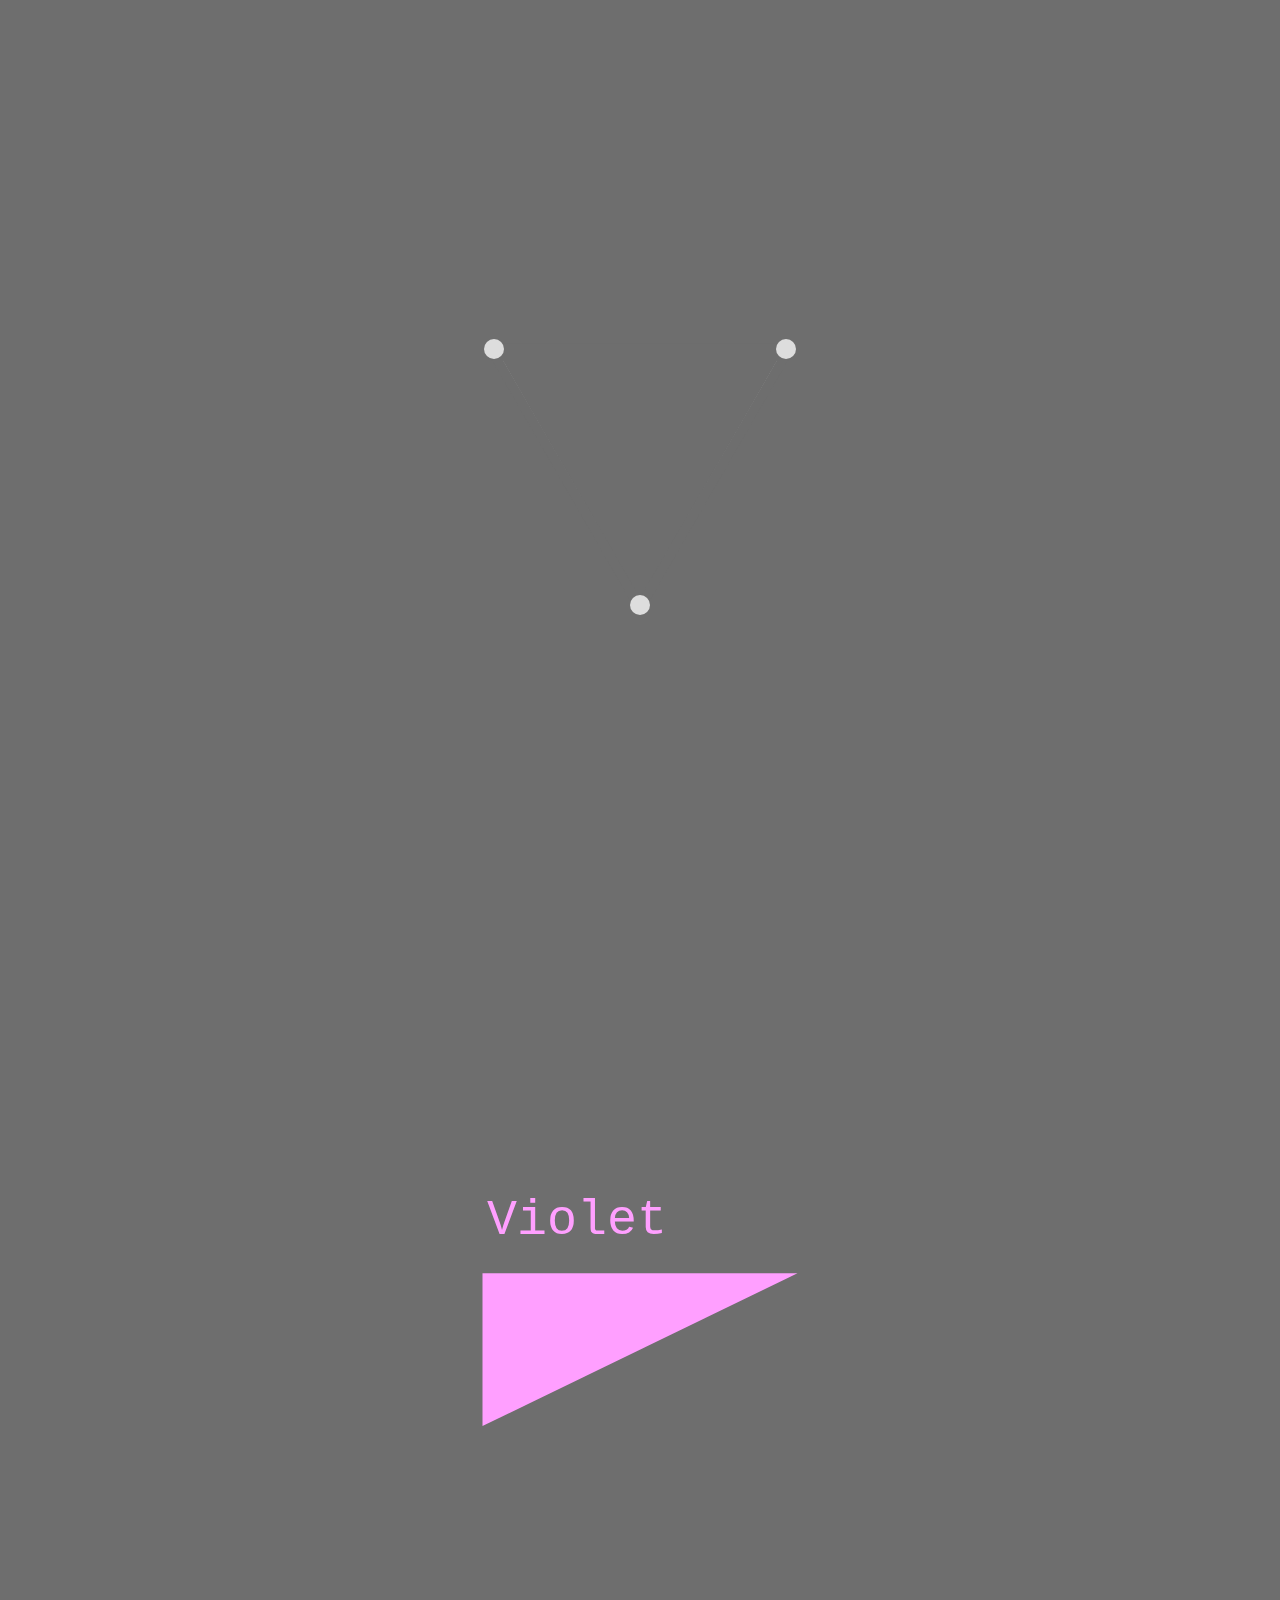
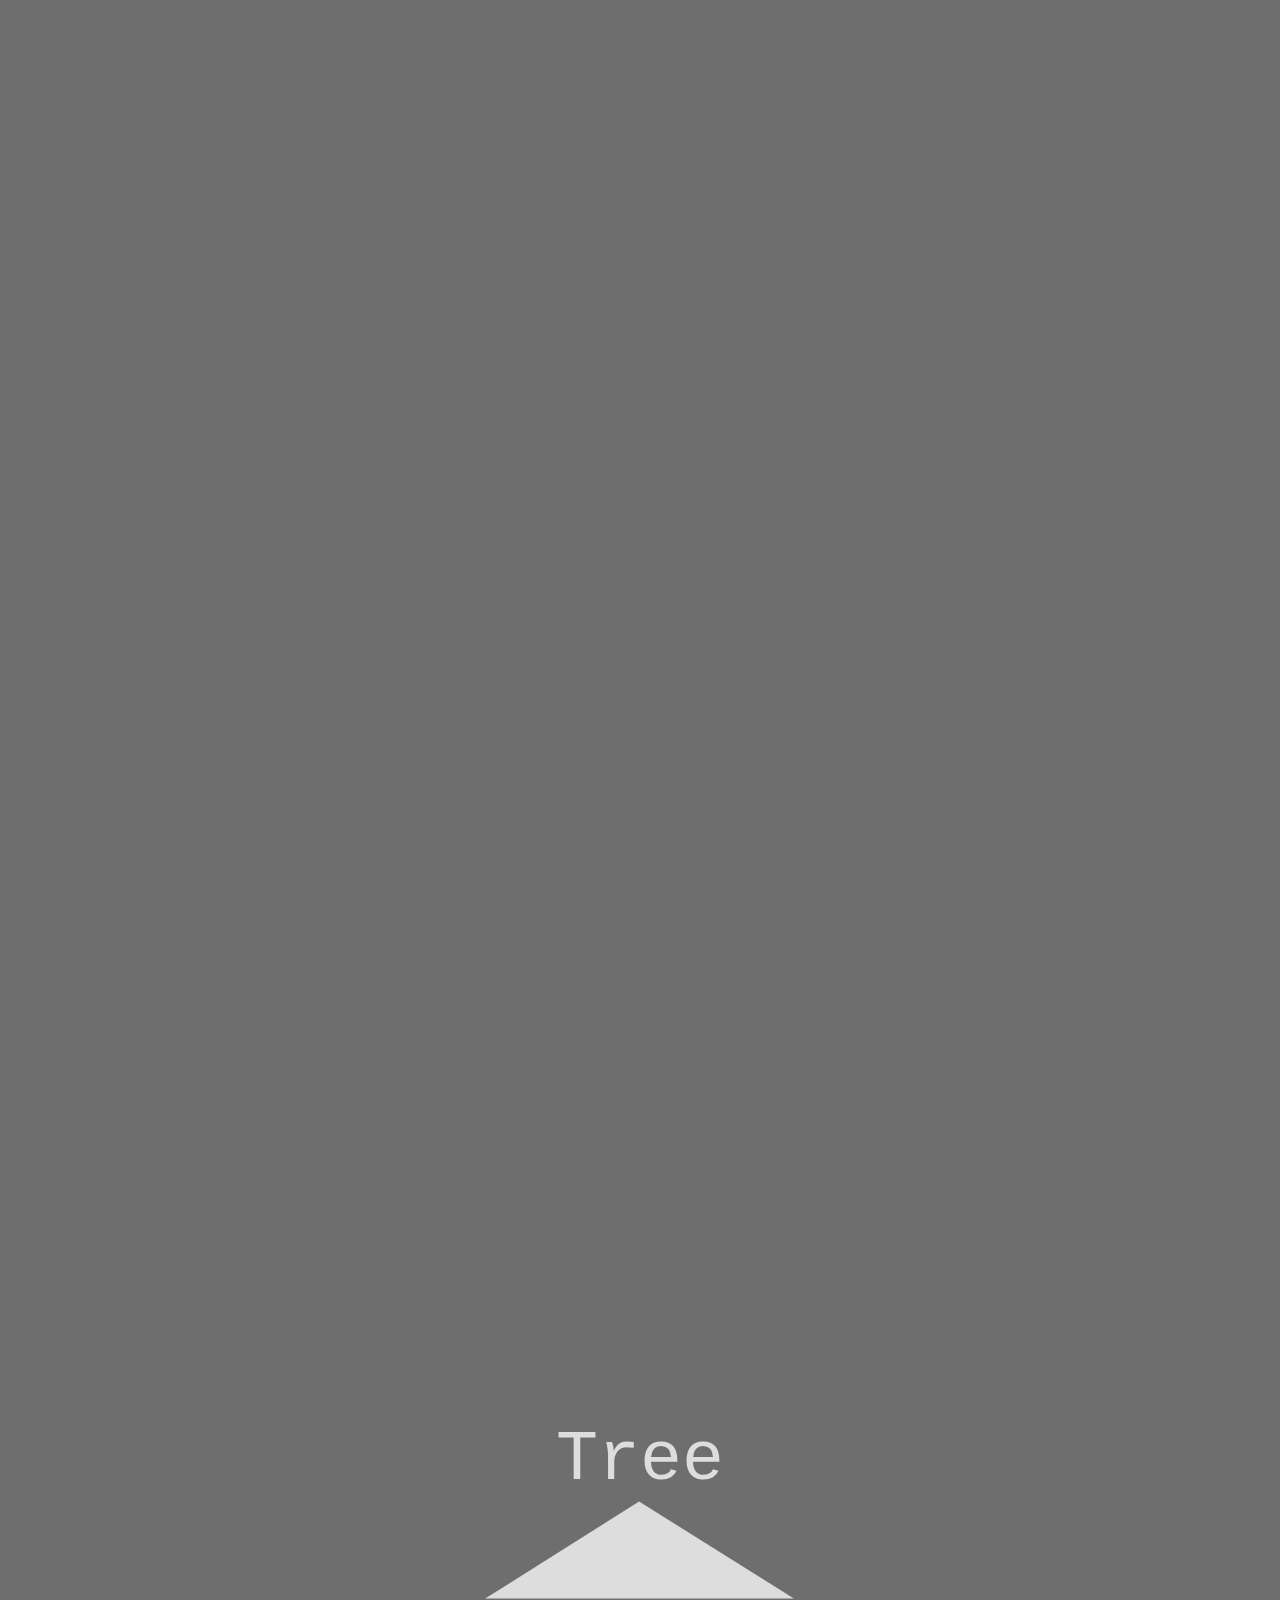
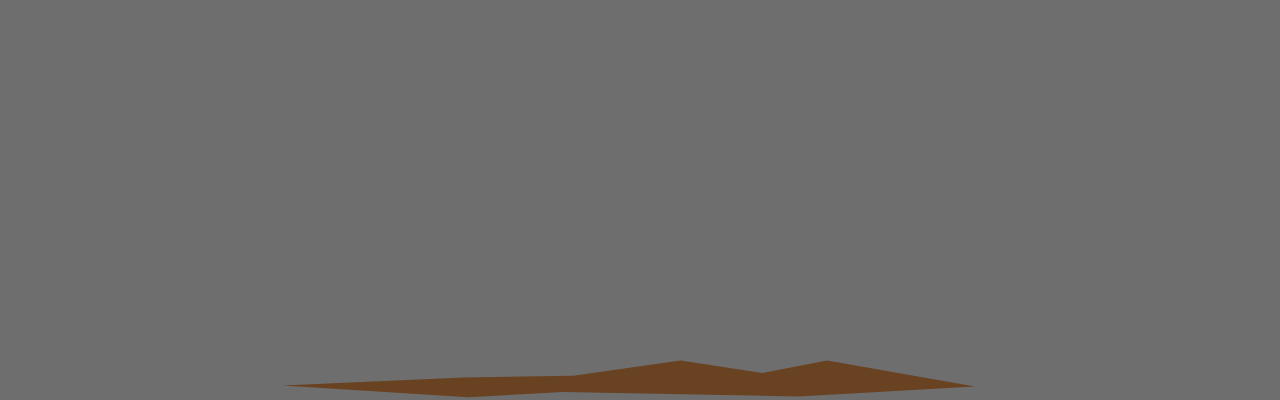
==== commit ab53931a: "Divided each section into its own CSS file" ====
--- a/index.html
+++ b/index.html
@@ -1,6 +1,8 @@
 <!DOCTYPE html>
 <html lang="en">
 <head>
+    <link rel="stylesheet" href="styles.css">
+    <link rel="stylesheet" href="hero.css">
     <link rel="stylesheet" href="vi.css">
     <link rel="stylesheet" href="zenitsu.css">
     <link rel="stylesheet" href="tree.css">
@@ -19,8 +21,9 @@
 
         <h1 class="hero__section__title"><span class="flicker">Project:</span> <span class="fade">Polygon</span></h1>
         
-        <span class="hero__section__directions">CSS Animation Collection</span>
-
+        <span class="hero__section__description">CSS Animation Collection</span>
+
+        <span class="hero__section__instructions">Triangles will appear on the page as you scroll. Bring them to the center of your screen to view animations.</span>
 
         <div class="hero__section__triangle__point1"></div>
         <div class="hero__section__triangle__side1"></div>
@@ -43,11 +46,16 @@
 <div class="wrapper__Vi">
 
 <div class="container__Vi">
-
-    <ul class="viDescription">
+    <div id="vi__title__container">
+        <div id="vi__title__polygon"></div>
+        <div id="vi__title__text">Violet</div>
+    </div>
+
+
+    <!-- <ul class="viDescription">
         <li>Vi -- Arcane</li>
         <li>Polygons: 249</li>
-    </ul>
+    </ul> -->
     
     <div class="viPolygon polygon1"></div>
     <div class="viPolygon polygon2"></div>
--- a/styles.css
+++ b/styles.css
@@ -0,0 +1,34 @@
+*{
+    margin: 0;
+    padding: 0;
+    box-sizing: border-box;
+}
+
+:root {
+    --white: #dddddd;
+    --bgcolor: #6e6e6e;
+}
+
+body{
+    width: 100vw;
+    background-color: var(--bgcolor);
+    overflow-x: hidden;
+}
+
+.container__all{
+    position: relative;
+    margin: 0px auto 0px auto;
+    width: 100vh;
+    height: 100vh;
+    max-width: 1200px;
+    max-height: 1200px;
+    top: 50%;
+    transform: translateY(-50%);
+}
+
+@media all and (max-width: 1200px){
+.container__all{
+    width: 100vw;
+    height: 100vw;
+}   }
+
--- a/hero.css
+++ b/hero.css
@@ -0,0 +1,485 @@
+/* Styles for hero section */
+.hero__hide{
+        position: relative;
+        width: 100vw;
+        height: 100vh;
+        overflow: hidden;        
+}
+
+.hero__section{
+    background-color: var(--bgcolor);
+    position: relative;
+    transform: translate(-50%, -10%);
+    left: 50%; 
+    height: 100vw;
+    width: 100vw;
+    max-width: 1200px;
+    max-height: 1200px;
+}
+
+@media all and (max-width: 1200px) {
+
+    .hero__section{
+        height: 1000px;
+        width: 1000px;
+}   }
+
+
+
+.hero__section__title{
+    left: 50%;
+    top: 25%;
+    transform: translate(-50%, -25%);
+    position: absolute;
+    font-size: 60px;
+    font-family: monospace;
+    color: var(--white);
+}
+
+.flicker{
+    opacity: 0;
+    animation: flicker;
+    animation-fill-mode: forwards;
+    animation-duration: .5s;
+    animation-delay: 3.25s;
+    animation-iteration-count: 1;
+    }
+
+@keyframes flicker{
+    0%{opacity: 0;}
+    45%{opacity: .7;}
+    60%{opacity: .1;}
+    100%{opacity: 1;}
+}
+
+.fade{
+    opacity: 0;
+    animation: fade;
+    animation-fill-mode: forwards;
+    animation-duration: .5s;
+    animation-delay: 4s;
+    animation-iteration-count: 1;
+    }
+
+.hero__section__description{
+    left: 50%;
+    top: 30%;
+    transform: translate(-50%, -25%);
+    position: absolute;
+    font-size: 30px;
+    font-family: monospace;
+    color: var(--white);
+    opacity: 0;
+
+    animation: fade, down;
+    animation-duration: 1.5s;
+    animation-fill-mode: forwards;
+    animation-delay: 4.75s;
+    animation-iteration-count: 1;
+    animation-timing-function: ease;
+}
+
+.hero__section__instructions{
+    opacity: 0;
+    font-family: monospace;
+    z-index: 300;
+    position: absolute;
+    color: var(--white);
+    font-size: 18px;
+    width: 350px;
+    text-align: justify;
+
+    left: 50%;
+    top: 65%;
+    transform: translate(-50%, -25%);
+
+    animation-name: instructionFadeIn;
+    animation-duration: 1000ms;
+    animation-delay: 6000ms;
+    animation-fill-mode: forwards;
+}
+
+@keyframes instructionFadeIn{
+    0%{
+        opacity: 0;
+    }
+    100%{
+        opacity: 100%;
+    }
+}
+
+@media all and (max-width: 1600px) {
+.hero__section__title{
+    font-size: 60px;
+}
+.hero__section__description{
+    font-size: 30px;
+}   
+.hero__section__instructions{
+    font-size: 22px;
+}
+}
+
+
+
+@media all and (max-width: 1200px) {
+
+.hero__section__title{
+    font-size: 40px;
+}
+.hero__section__description{
+    font-size: 30px;
+}   
+.hero__section__instructions{
+    font-size: 18px;
+}}
+
+@media all and (max-width: 400px) {
+.hero__section__title{
+    font-size: 26px;
+}
+.hero__section__description{
+    font-size: 20px;
+}   
+.hero__section__instructions{
+    font-size: 18px;
+    width: 260px;
+}}
+
+@keyframes down{
+    0%{top: 30%;}
+    100%{top: 32%;}
+}
+
+@keyframes fade{
+    0%{opacity: 0;}
+
+    100%{opacity: 1;}
+}
+
+.hero__section__triangle__point1{
+    z-index: 16;
+    position: absolute;
+    height: 20px;
+    width: 20px;
+    border-radius: 50%;
+    background-color: var(--white);
+    top: 39.1%;
+    left: 37.8%;
+    transform: translate(-10px, -10px);
+    
+    animation: move__point__1;
+    animation-duration: 3s;
+    animation-iteration-count: 1;
+    animation-fill-mode: forwards;
+    animation-timing-function: ease;
+}
+
+.hero__section__triangle__side1{
+    position: absolute;
+    z-index: 15;
+    height: 100%;
+    width: 100%;
+    
+    animation: move__side__1;
+    animation-duration: 3s;
+    animation-iteration-count: 1;
+    animation-fill-mode: forwards;
+    animation-timing-function: ease;
+    background-color: #6e6e6e;
+    clip-path: polygon(
+        37.2% 39.2%,
+        38% 39%,
+        50.5% 60.7%,
+        49.8% 61.1%
+        );
+}
+
+@keyframes move__point__1 {
+    0%{ 
+        opacity: 0;  
+        top: 39.1%;
+        left: 37.8%;
+    }
+    
+    30%{
+        opacity: 1;
+        top: 39.1%;
+        left: 37.8%;
+    }
+
+    80%{
+        opacity: 1;
+        top: 60.4%;
+        left: 50%;
+    }
+
+    100%{
+        opacity: 0;
+        top: 60.4%;
+        left: 50%;
+    }
+}
+
+@keyframes move__side__1 {
+    0%{
+        clip-path: polygon(
+        37.2% 39.2%,
+        38% 39%,
+        50.5% 60.7%,
+        49.8% 61.1%
+        );
+
+    }
+    
+    30%{
+        clip-path: polygon(
+        37.2% 39.2%,
+        38% 39%,
+        50.5% 60.7%,
+        49.8% 61.1%
+        );
+      }
+
+      80%{
+        clip-path: polygon(
+        49.8% 61.1%,
+        50.5% 60.7%,
+        50.5% 60.7%,
+        49.8% 61.1%
+        );
+      }
+
+    100%{
+        clip-path: polygon(
+        49.8% 61.1%,
+        50.5% 60.7%,
+        50.5% 60.7%,
+        49.8% 61.1%
+        );
+      }
+}
+
+.hero__section__triangle__point2{
+    z-index:16;
+    position: absolute;
+    height: 20px;
+    width: 20px;
+    border-radius: 50%;
+    background-color: var(--white);
+    top: 60.4%;
+    left: 50%;
+    transform: translate(-10px, -10px);
+    
+    animation: move__point__2;
+    animation-duration: 3s;
+    animation-iteration-count: 1;
+    animation-fill-mode: forwards;
+    animation-timing-function: ease;
+}
+
+.hero__section__triangle__side2{
+    z-index: 15;
+    position: absolute;
+    height: 100%;
+    width: 100%;
+    background-color: #6e6e6e;
+
+    animation: move__side__2;
+    animation-duration: 3s;
+    animation-iteration-count: 1;
+    animation-fill-mode: forwards;
+    animation-timing-function: ease;
+    
+    clip-path: polygon(
+        49.5% 60.7%,
+        50.2% 61.1%,
+        62.8% 39.2%,
+        62.4% 38.3%
+        );
+}
+
+@keyframes move__point__2 {
+    0%{ 
+        opacity: 0;  
+        top: 61%;
+        left: 50%;
+    }    
+    30%{
+        opacity: 1;
+        top: 61%;
+        left: 50%;
+    }
+    80%{
+        opacity: 1;
+        top: 39.1%;
+        left: 62.2%;
+    }
+    100%{
+        opacity: 0;
+        top: 39.1%;
+        left: 62.2%;
+    }
+}
+
+@keyframes move__side__2 {
+    0%{
+        clip-path: polygon(
+        49.5% 60.7%,
+        50.2% 61.1%,
+        62.8% 39.2%,
+        62.4% 38.3%
+        );
+
+    }    
+    30%{
+        clip-path: polygon(
+        49.5% 60.7%,
+        50.2% 61.1%,
+        62.8% 39.2%,
+        62.4% 38.3%
+        );
+      }
+
+      80%{
+        clip-path: polygon(
+        62.4% 38.3%,
+        62.8% 39.2%,
+        62.8% 39.2%,
+        62.4% 38.3%
+        );
+      }
+
+    100%{
+        clip-path: polygon(
+        62.4% 38.3%,
+        62.8% 39.2%,
+        62.8% 39.2%,
+        62.4% 38.3%
+        );
+      }
+}
+
+.hero__section__triangle__point3{
+    z-index:16;
+    position: absolute;
+    height: 20px;
+    width: 20px;
+    border-radius: 50%;
+    background-color: var(--white);
+    top: 39.1%;
+    left: 62.2%;
+    transform: translate(-10px, -10px);
+    
+    animation: move__point__3;
+    animation-duration: 3s;
+    animation-iteration-count: 1;
+    animation-fill-mode: forwards;
+    animation-timing-function: ease;
+
+}
+
+.hero__section__triangle__side3{
+    z-index: 15;
+    position: absolute;
+    height: 100%;
+    width: 100%;
+    background-color: #6e6e6e;
+    
+    animation: move__side__3;
+    animation-duration: 3s;
+    animation-iteration-count: 1;
+    animation-fill-mode: forwards;
+    animation-timing-function: ease;
+    
+    clip-path: polygon(
+        62.6% 38.6%,
+        62.6% 40%,
+        37.4% 40%,
+        37.4% 38.6%
+        );
+}
+
+@keyframes move__point__3 {
+    0%{ 
+        opacity: 0;  
+        top: 39.1%;
+        left: 62.2%;
+    }    
+    30%{
+        opacity: 1;
+        top: 39.1%;
+        left: 62.2%;
+    }
+    80%{
+        opacity: 1;
+        top: 39.1%;
+        left: 37.8%
+    }
+    100%{
+        opacity: 0;
+        top: 39.1%;
+        left: 37.8%;
+    }
+}
+
+@keyframes move__side__3 {
+    0%{
+        clip-path: polygon(
+        62.6% 38.6%,
+        62.6% 40%,
+        37.4% 40%,
+        37.4% 38.6%
+        );
+    }    
+    30%{
+        clip-path: polygon(
+        62.6% 38.6%,
+        62.6% 40%,
+        37.4% 40%,
+        37.4% 38.6%
+        );
+      }
+      80%{
+        clip-path: polygon(
+        37.4% 38.6%,
+        37.4% 40%,
+        37.4% 40%,
+        37.4% 38.6%
+        );
+      }
+    100%{
+        clip-path: polygon(
+        37.4% 38.6%,
+        37.4% 40%,
+        37.4% 40%,
+        37.4% 38.6%
+        );
+      }
+}
+
+.hero__section__triangle__fill{
+    position: absolute;
+    height: 100%;
+    width: 100%;
+    background-color:#c5beb9;
+    background-color:var(--white);
+    clip-path: polygon(
+        37.4% 39%,
+        50% 60.9%,
+        62.6% 39%
+    );
+}
+
+.hero__section__triangle__cover{
+    z-index: 10;
+    position: absolute;
+    height: 100%;
+    width: 100%;
+    background-color: #6e6e6e;
+    clip-path: polygon(
+        38.2% 39.4%,
+        50% 60%,
+        61.8% 39.4%
+    );
+}--- a/vi.css
+++ b/vi.css
@@ -1,507 +1,6 @@
-*{
-    margin: 0;
-    padding: 0;
-    box-sizing: border-box;
-}
-
-:root {
-    --white: #dddddd;
-    --bgcolor: #6e6e6e;
-}
-
-body{
-    width: 100vw;
-    background-color: var(--bgcolor);
-    overflow-x: hidden;
-}
-
-.hero__hide{
-        position: relative;
-        width: 100vw;
-        height: 100vh;
-        overflow: hidden;        
-}
-
-
-
-.hero__section{
-    background-color: var(--bgcolor);
-    position: relative;
-    transform: translate(-50%, -10%);
-    left: 50%; 
-    height: 100vw;
-    width: 100vw;
-    max-width: 1200px;
-    max-height: 1200px;
-}
-
-@media all and (max-width: 1200px) {
-
-    .hero__section{
-        height: 1000px;
-        width: 1000px;
-}
-}
-
-
-
-
-
-
-
-.hero__section__title{
-    left: 50%;
-    top: 25%;
-    transform: translate(-50%, -25%);
-    position: absolute;
-    font-size: 60px;
-    font-family: monospace;
-    color: var(--white);
-}
-
-
-.flicker{
-    opacity: 0;
-    animation: flicker;
-    animation-fill-mode: forwards;
-    animation-duration: .5s;
-    animation-delay: 3.25s;
-    animation-iteration-count: 1;
-    }
-
-
-@keyframes flicker{
-
-    0%{
-        opacity: 0;
-    }
-
-    45%{
-        opacity: .7;
-    }
-
-    60%{
-        opacity: .1;
-    }
-
-    100%{
-        opacity: 1;
-    }
-
-}
-
-.fade{
-    opacity: 0;
-    animation: fade;
-    animation-fill-mode: forwards;
-    animation-duration: .5s;
-    animation-delay: 4s;
-    animation-iteration-count: 1;
-    }
-
-.hero__section__directions{
-    left: 50%;
-    top: 30%;
-    transform: translate(-50%, -25%);
-    position: absolute;
-    font-size: 30px;
-    font-family: monospace;
-    color: var(--white);
-    opacity: 0;
-
-
-    animation: fade, down;
-    animation-duration: 1.5s;
-    animation-fill-mode: forwards;
-    animation-delay: 4.75s;
-    animation-iteration-count: 1;
-    animation-timing-function: ease;
-}
-
-@media all and (max-width: 1600px) {
-
-.hero__section__title{
-    font-size: 60px;
-}
-
-.hero__section__directions{
-    font-size: 30px;
-}
-}
-
-@media all and (max-width: 1200px) {
-
-.hero__section__title{
-    font-size: 40px;
-}
-
-.hero__section__directions{
-    font-size: 30px;
-}
-}
-
-@media all and (max-width: 400px) {
-
-.hero__section__title{
-    font-size: 26px;
-}
-
-.hero__section__directions{
-    font-size: 20px;
-}
-}
-
-@keyframes down{
-    0%{
-        top: 30%;
-    }
-
-    100%{top: 32%;}
-}
-
-@keyframes fade{
-
-    0%{
-        opacity: 0;
-    }
-
-    100%{
-        opacity: 1;
-    }
-
-}
-
-
-
-.hero__section__triangle__point1{
-    z-index: 16;
-    position: absolute;
-    height: 20px;
-    width: 20px;
-    border-radius: 50%;
-    background-color: var(--white);
-    top: 39.1%;
-    left: 37.8%;
-    transform: translate(-10px, -10px);
-    animation: move__point__1;
-    animation-duration: 3s;
-    animation-iteration-count: 1;
-    animation-fill-mode: forwards;
-    animation-timing-function: ease;
-}
-
-.hero__section__triangle__side1{
-    position: absolute;
-    z-index: 15;
-    height: 100%;
-    width: 100%;
-    animation: move__side__1;
-    animation-duration: 3s;
-    animation-iteration-count: 1;
-    animation-fill-mode: forwards;
-    animation-timing-function: ease;
-    background-color: #6e6e6e;
-    clip-path: polygon(
-        37.2% 39.2%,
-        38% 39%,
-        50.5% 60.7%,
-        49.8% 61.1%
-        );
-}
-
-@keyframes move__point__1 {
-    0%{ 
-        opacity: 0;  
-        top: 39.1%;
-        left: 37.8%;
-    }
-    
-    30%{
-        opacity: 1;
-        top: 39.1%;
-        left: 37.8%;
-    }
-
-    80%{
-        opacity: 1;
-    top: 60.4%;
-    left: 50%;
-    }
-
-    100%{
-        opacity: 0;
-        top: 60.4%;
-        left: 50%;
-    }
-}
-
-@keyframes move__side__1 {
-    0%{
-        clip-path: polygon(
-        37.2% 39.2%,
-        38% 39%,
-        50.5% 60.7%,
-        49.8% 61.1%
-        );
-
-    }
-    
-    30%{
-        clip-path: polygon(
-        37.2% 39.2%,
-        38% 39%,
-        50.5% 60.7%,
-        49.8% 61.1%
-        );
-      }
-
-      80%{
-        clip-path: polygon(
-        49.8% 61.1%,
-        50.5% 60.7%,
-        50.5% 60.7%,
-        49.8% 61.1%
-        );
-      }
-
-    100%{
-        clip-path: polygon(
-        49.8% 61.1%,
-        50.5% 60.7%,
-        50.5% 60.7%,
-        49.8% 61.1%
-        );
-      }
-}
-
-.hero__section__triangle__point2{
-    z-index:16;
-    position: absolute;
-    height: 20px;
-    width: 20px;
-    border-radius: 50%;
-    background-color: var(--white);
-    top: 60.4%;
-    left: 50%;
-    transform: translate(-10px, -10px);
-    
-    animation: move__point__2;
-    animation-duration: 3s;
-    animation-iteration-count: 1;
-    animation-fill-mode: forwards;
-    animation-timing-function: ease;
-}
-
-.hero__section__triangle__side2{
-    z-index: 15;
-    position: absolute;
-    height: 100%;
-    width: 100%;
-    background-color: #6e6e6e;
-
-    animation: move__side__2;
-    animation-duration: 3s;
-    animation-iteration-count: 1;
-    animation-fill-mode: forwards;
-    animation-timing-function: ease;
-    
-    clip-path: polygon(
-        49.5% 60.7%,
-        50.2% 61.1%,
-        62.8% 39.2%,
-        62.4% 38.3%
-        );
-}
-
-@keyframes move__point__2 {
-    0%{ 
-        opacity: 0;  
-        top: 61%;
-        left: 50%;
-    }    
-    30%{
-        opacity: 1;
-        top: 61%;
-        left: 50%;
-    }
-    80%{
-        opacity: 1;
-        top: 39.1%;
-        left: 62.2%;
-    }
-    100%{
-        opacity: 0;
-        top: 39.1%;
-        left: 62.2%;
-    }
-}
-
-@keyframes move__side__2 {
-    0%{
-        clip-path: polygon(
-        49.5% 60.7%,
-        50.2% 61.1%,
-        62.8% 39.2%,
-        62.4% 38.3%
-        );
-
-    }    
-    30%{
-        clip-path: polygon(
-        49.5% 60.7%,
-        50.2% 61.1%,
-        62.8% 39.2%,
-        62.4% 38.3%
-        );
-      }
-
-      80%{
-        clip-path: polygon(
-        62.4% 38.3%,
-        62.8% 39.2%,
-        62.8% 39.2%,
-        62.4% 38.3%
-        );
-      }
-
-    100%{
-        clip-path: polygon(
-        62.4% 38.3%,
-        62.8% 39.2%,
-        62.8% 39.2%,
-        62.4% 38.3%
-        );
-      }
-}
-
-.hero__section__triangle__point3{
-    z-index:16;
-    position: absolute;
-    height: 20px;
-    width: 20px;
-    border-radius: 50%;
-    background-color: var(--white);
-    top: 39.1%;
-    left: 62.2%;
-    transform: translate(-10px, -10px);
-    
-    animation: move__point__3;
-    animation-duration: 3s;
-    animation-iteration-count: 1;
-    animation-fill-mode: forwards;
-    animation-timing-function: ease;
-
-}
-
-.hero__section__triangle__side3{
-    z-index: 15;
-    position: absolute;
-    height: 100%;
-    width: 100%;
-    background-color: #6e6e6e;
-    
-    animation: move__side__3;
-    animation-duration: 3s;
-    animation-iteration-count: 1;
-    animation-fill-mode: forwards;
-    animation-timing-function: ease;
-    
-    clip-path: polygon(
-        62.6% 38.6%,
-        62.6% 40%,
-        37.4% 40%,
-        37.4% 38.6%
-        );
-}
-
-@keyframes move__point__3 {
-    0%{ 
-        opacity: 0;  
-        top: 39.1%;
-        left: 62.2%;
-    }    
-    30%{
-        opacity: 1;
-        top: 39.1%;
-        left: 62.2%;
-    }
-    80%{
-        opacity: 1;
-        top: 39.1%;
-        left: 37.8%
-    }
-    100%{
-        opacity: 0;
-        top: 39.1%;
-        left: 37.8%;
-    }
-}
-
-@keyframes move__side__3 {
-    0%{
-        clip-path: polygon(
-        62.6% 38.6%,
-        62.6% 40%,
-        37.4% 40%,
-        37.4% 38.6%
-        );
-    }    
-    30%{
-        clip-path: polygon(
-        62.6% 38.6%,
-        62.6% 40%,
-        37.4% 40%,
-        37.4% 38.6%
-        );
-      }
-      80%{
-        clip-path: polygon(
-        37.4% 38.6%,
-        37.4% 40%,
-        37.4% 40%,
-        37.4% 38.6%
-        );
-      }
-    100%{
-        clip-path: polygon(
-        37.4% 38.6%,
-        37.4% 40%,
-        37.4% 40%,
-        37.4% 38.6%
-        );
-      }
-}
-
-.hero__section__triangle__fill{
-    position: absolute;
-    height: 100%;
-    width: 100%;
-    background-color:#c5beb9;
-    background-color:var(--white);
-    clip-path: polygon(
-        37.4% 39%,
-        50% 60.9%,
-        62.6% 39%
-    );
-}
-
-.hero__section__triangle__cover{
-    z-index: 10;
-    position: absolute;
-    height: 100%;
-    width: 100%;
-    background-color: #6e6e6e;
-    clip-path: polygon(
-        38.2% 39.4%,
-        50% 60%,
-        61.8% 39.4%
-    );
-}
-
-
- 
 .wrapper__Vi{
         height: 100vh;
+        overflow-x: hidden;
         /* background-color: rgb(255, 255, 108); */
     }
 
@@ -515,68 +14,79 @@
     max-height: 1056px;
     max-width: 1200px;
     
-}
-
-@media all and (max-width: 1400px){
+    
+}
+
+
+@media all and (max-width: 1200px){
 
 
 .container__Vi{    
     height: 88vw;
     width: 100vw;
-}
-}
-
-
-
-.container__all{
     position: relative;
-    margin: 0px auto 0px auto;
-    width: 100vh;
-    height: 100vh;
-    max-width: 1200px;
-    max-height: 1200px;
-    top: 50%;
-    transform: translateY(-50%);
-}
-
-@media all and (max-width: 1200px){
-.container__all{
-    width: 100vw;
-    height: 100vw;
-}   }
-
-.viDescriptoin__Fade{
-    animation: viFade;
-    animation-duration: 2s;
+}
+}
+
+#vi__title__polygon{
+    opacity: 1;
+    z-index: 500;
+    position: absolute;
+    width: 100%;
+    height: 100%;
+    background-color: rgb(255, 159, 255);
+    clip-path: polygon(
+        32.5% 40.3%,
+        67.5% 40.3%,
+        32.5% 59.6%
+    );
+}
+
+#vi__title__text{
+    opacity: 1;
+    z-index: 501;
+    position: absolute;
+    width: 100%;
+    height: 100%;
+    color: rgb(255, 159, 255);
+    top: 30%;
+    left: 33%;
+    transform: translate(-50% -50%);
+    font-size: 50px;
+    font-family: monospace;
+}
+
+@media all and (max-width: 700px){
+    #vi__title__text{
+        font-size: 30px;
+    }
+}
+
+@media all and (max-width: 400px){
+    #vi__title__text{
+        font-size: 20px;
+    }
+}
+
+#vi__title__container{
+    opacity: 1;
+}
+
+.viFade{
+    animation-name: viFade;
+    animation-duration: 500ms;
     animation-fill-mode: forwards;
 }
-
-@keyframes viFade{
-    0%{opacity: 0;}
-
-    100%{opacity: 1}
-
-}
-
-.viDescription {
-    opacity: 0;
-    font-family: monospace;
-    position: absolute;
-    right: 5%;
-    top: 10%;
-    z-index: 20;
-    font-size: 20px;
-    color: white;
-    text-decoration: none;
-    list-style-type: none;
-    text-align: right;
-}
-
-/* The viPolyAnimate class attatches to all of the
-viPolygon divs when triggered by JS intersection
-observer. This class has an attached animation
-that starts from the center of the screen to
-each polygon's final position.*/
+@keyframes viFade {
+    0%{
+        opacity: 1;
+    }
+    100%{
+        opacity: 0;
+    }
+}
+
+
 
 .viPolygonAnimate{
     animation: polyMoveVi;
@@ -594,13 +104,6 @@
     100%{
         opacity: 1;
     }
-/*If there is no 100% keyframe, the animation
-will run from the 0 frame position to
-the frame position listed in the css rule
-of the class created. Thus, we can create
-one single animation starting location for
-each artwork, and do a minor delay in time
-to achieve an animated effect.*/
 }
 
 
--- a/zenitsu.css
+++ b/zenitsu.css
@@ -1,6 +1,6 @@
 .zenitsu__wrapper{
     height: 100vh;
-    background-color: rgb(116, 116, 255);
+    /* background-color: rgb(116, 116, 255); */
 }
 
 
